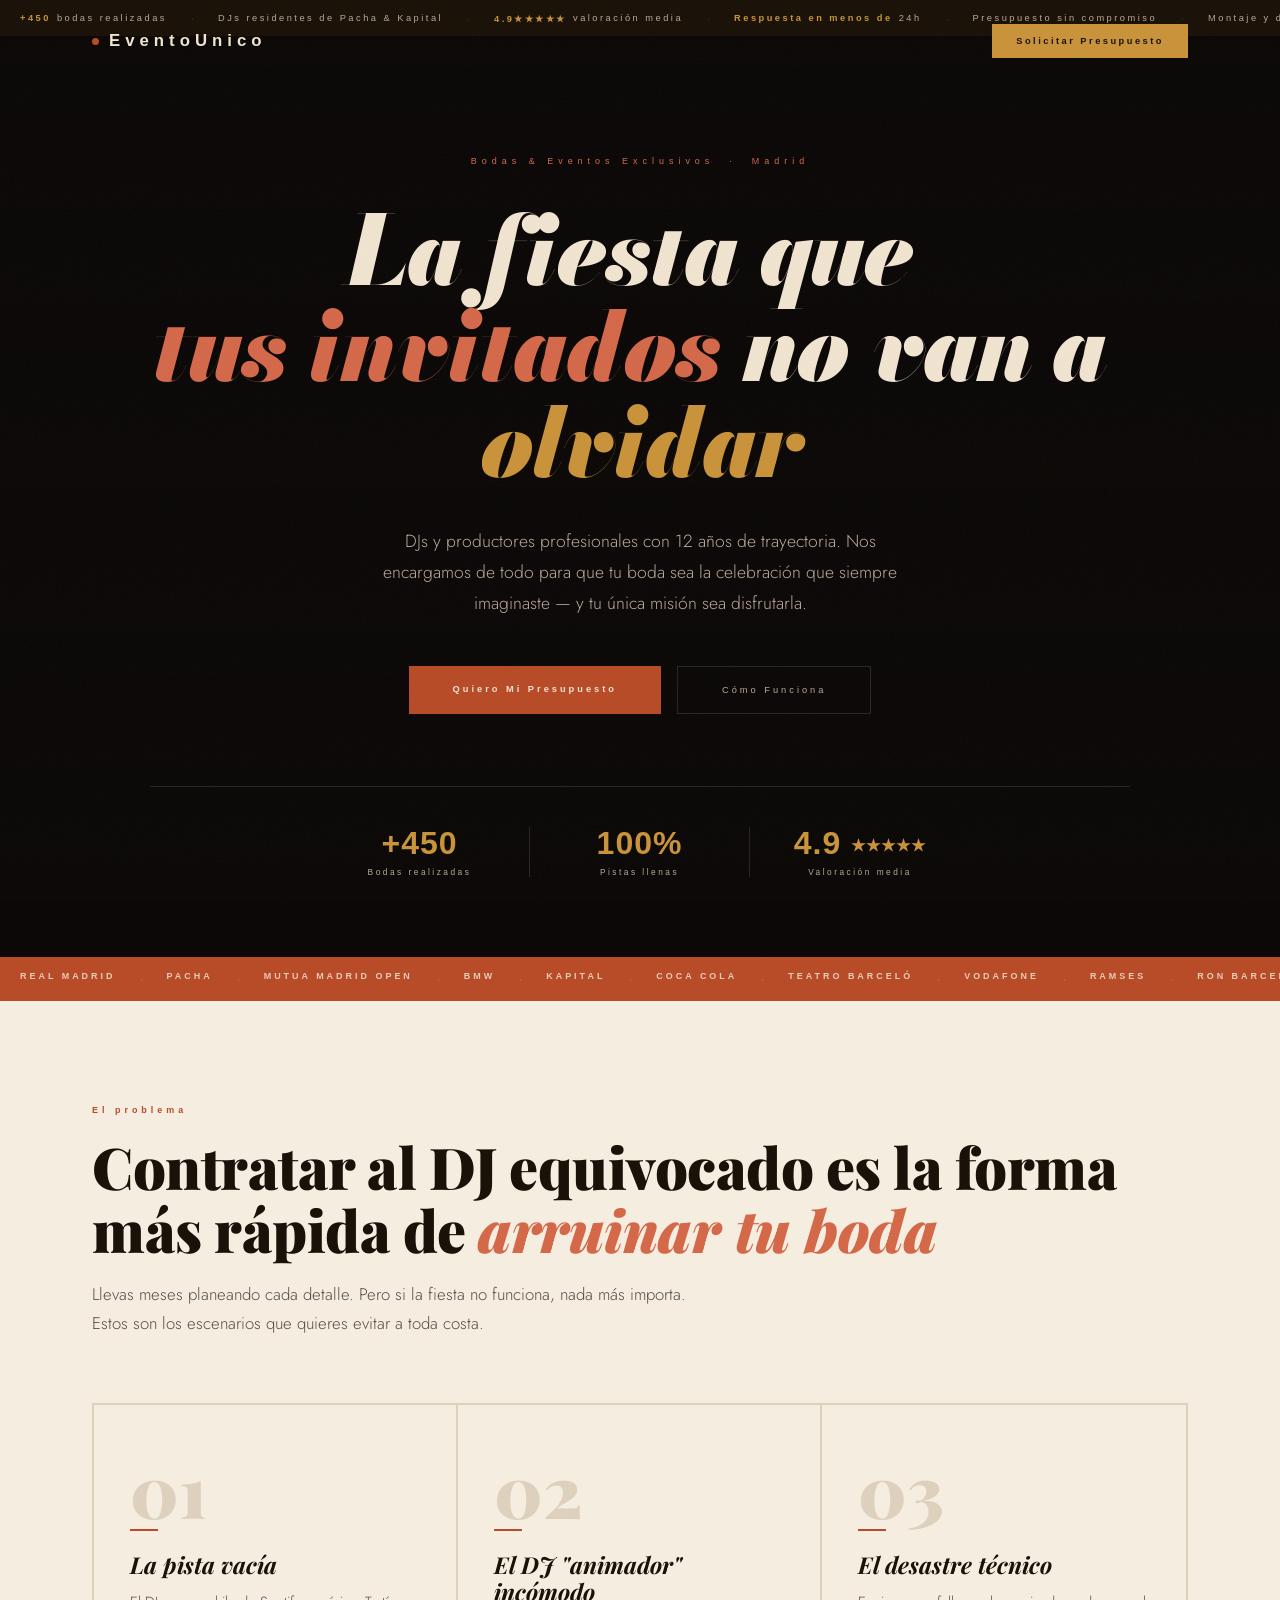
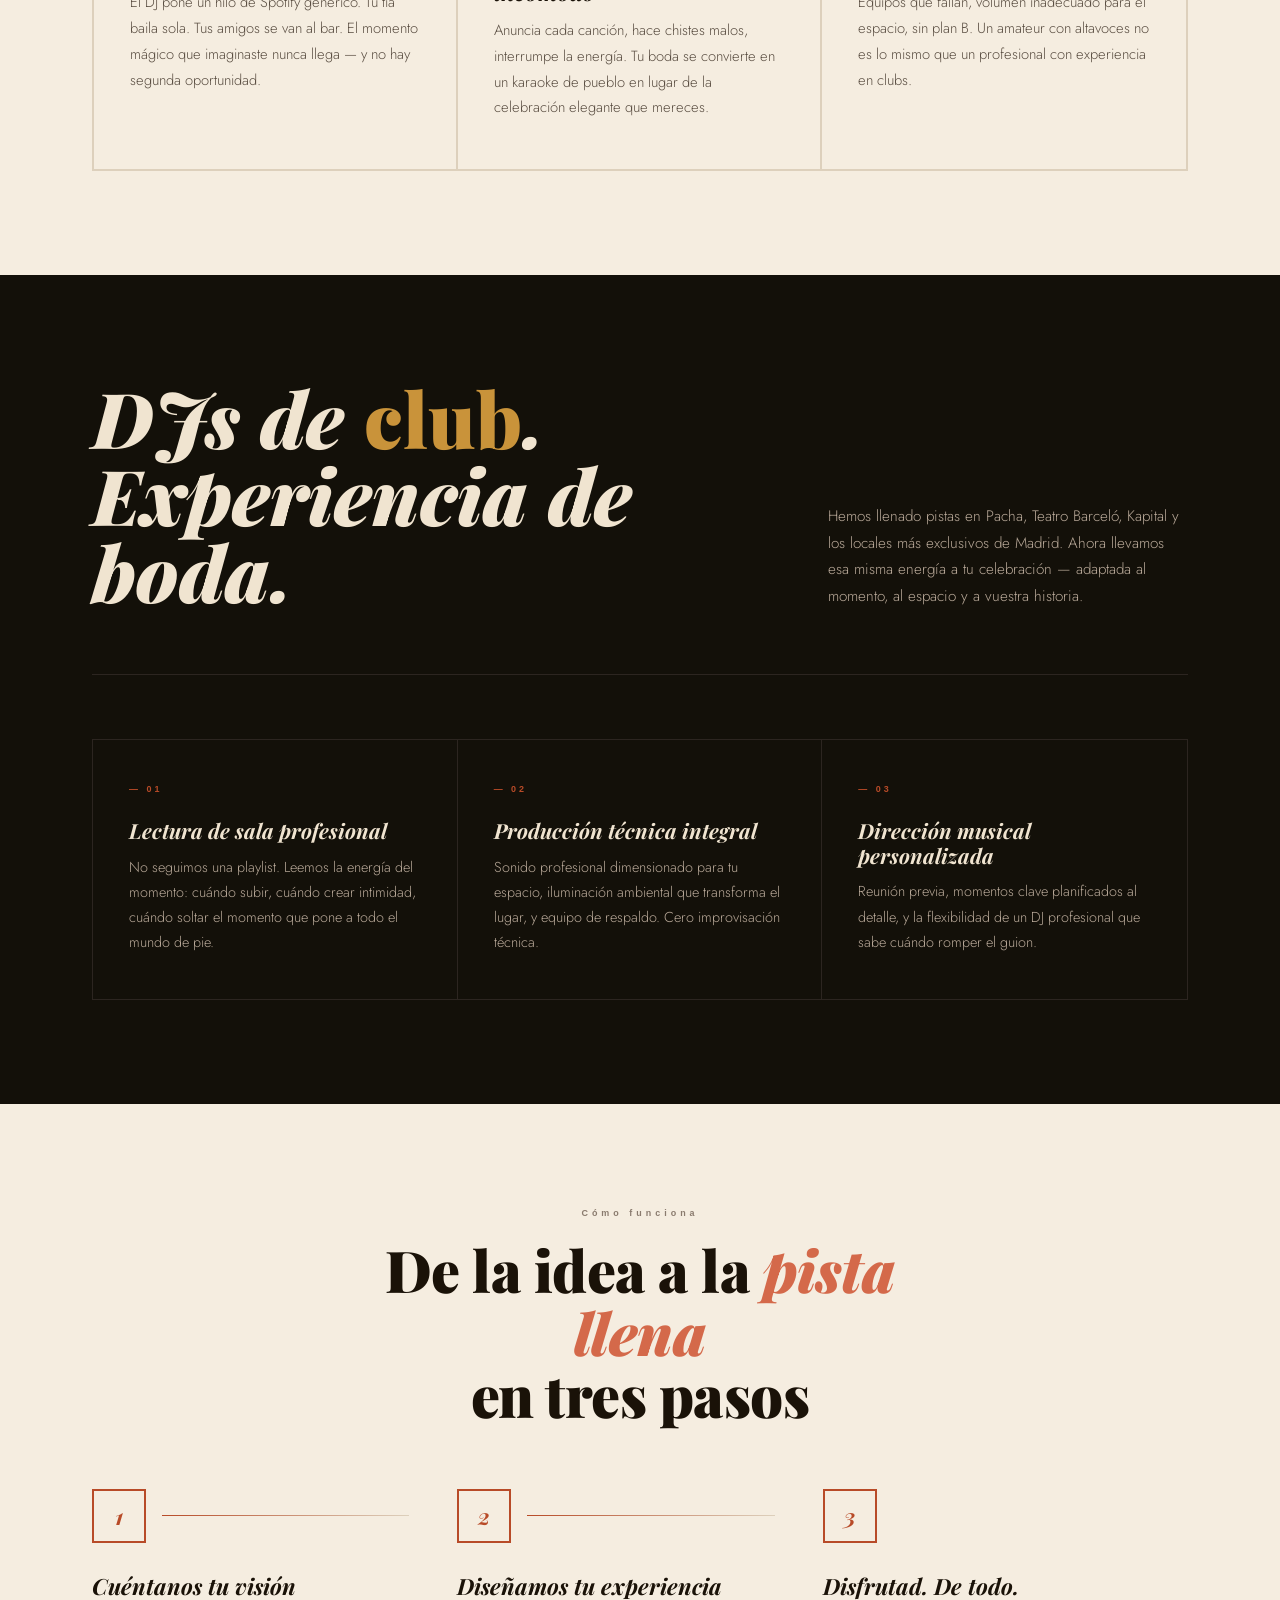
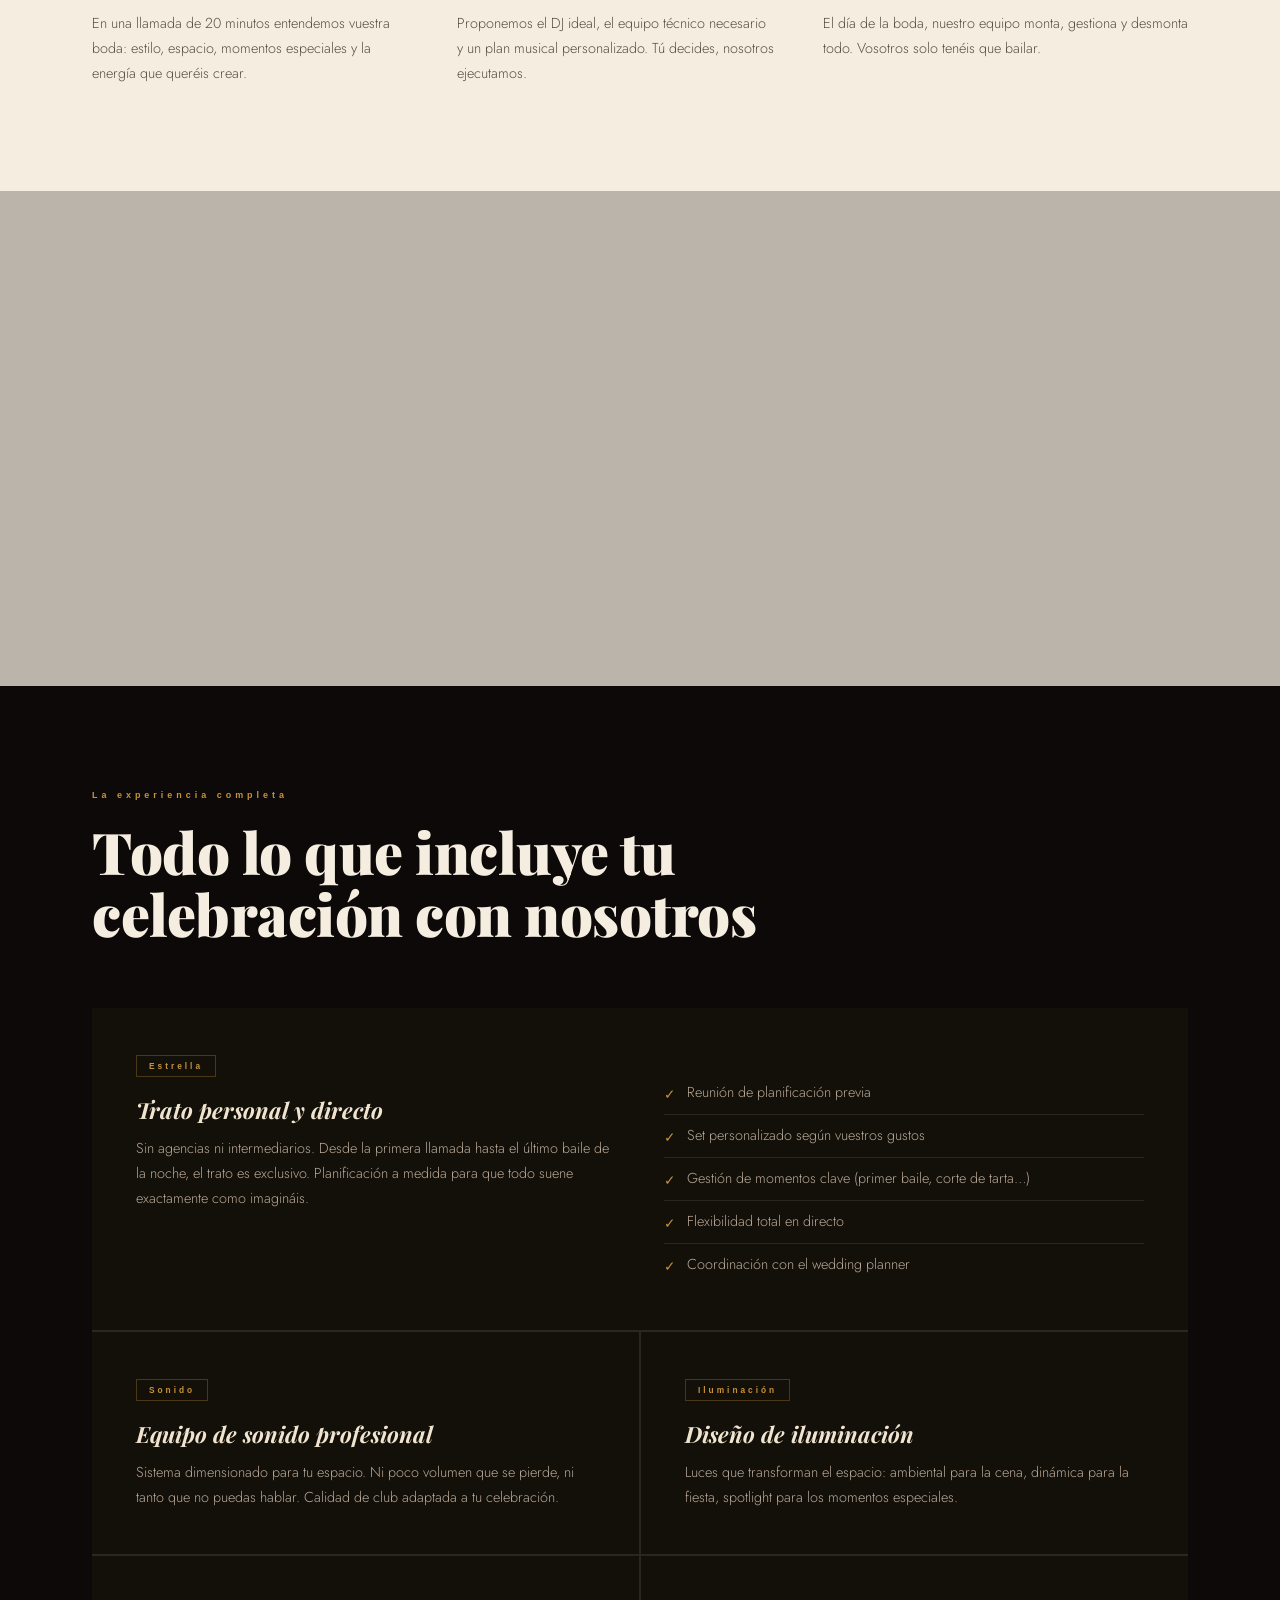
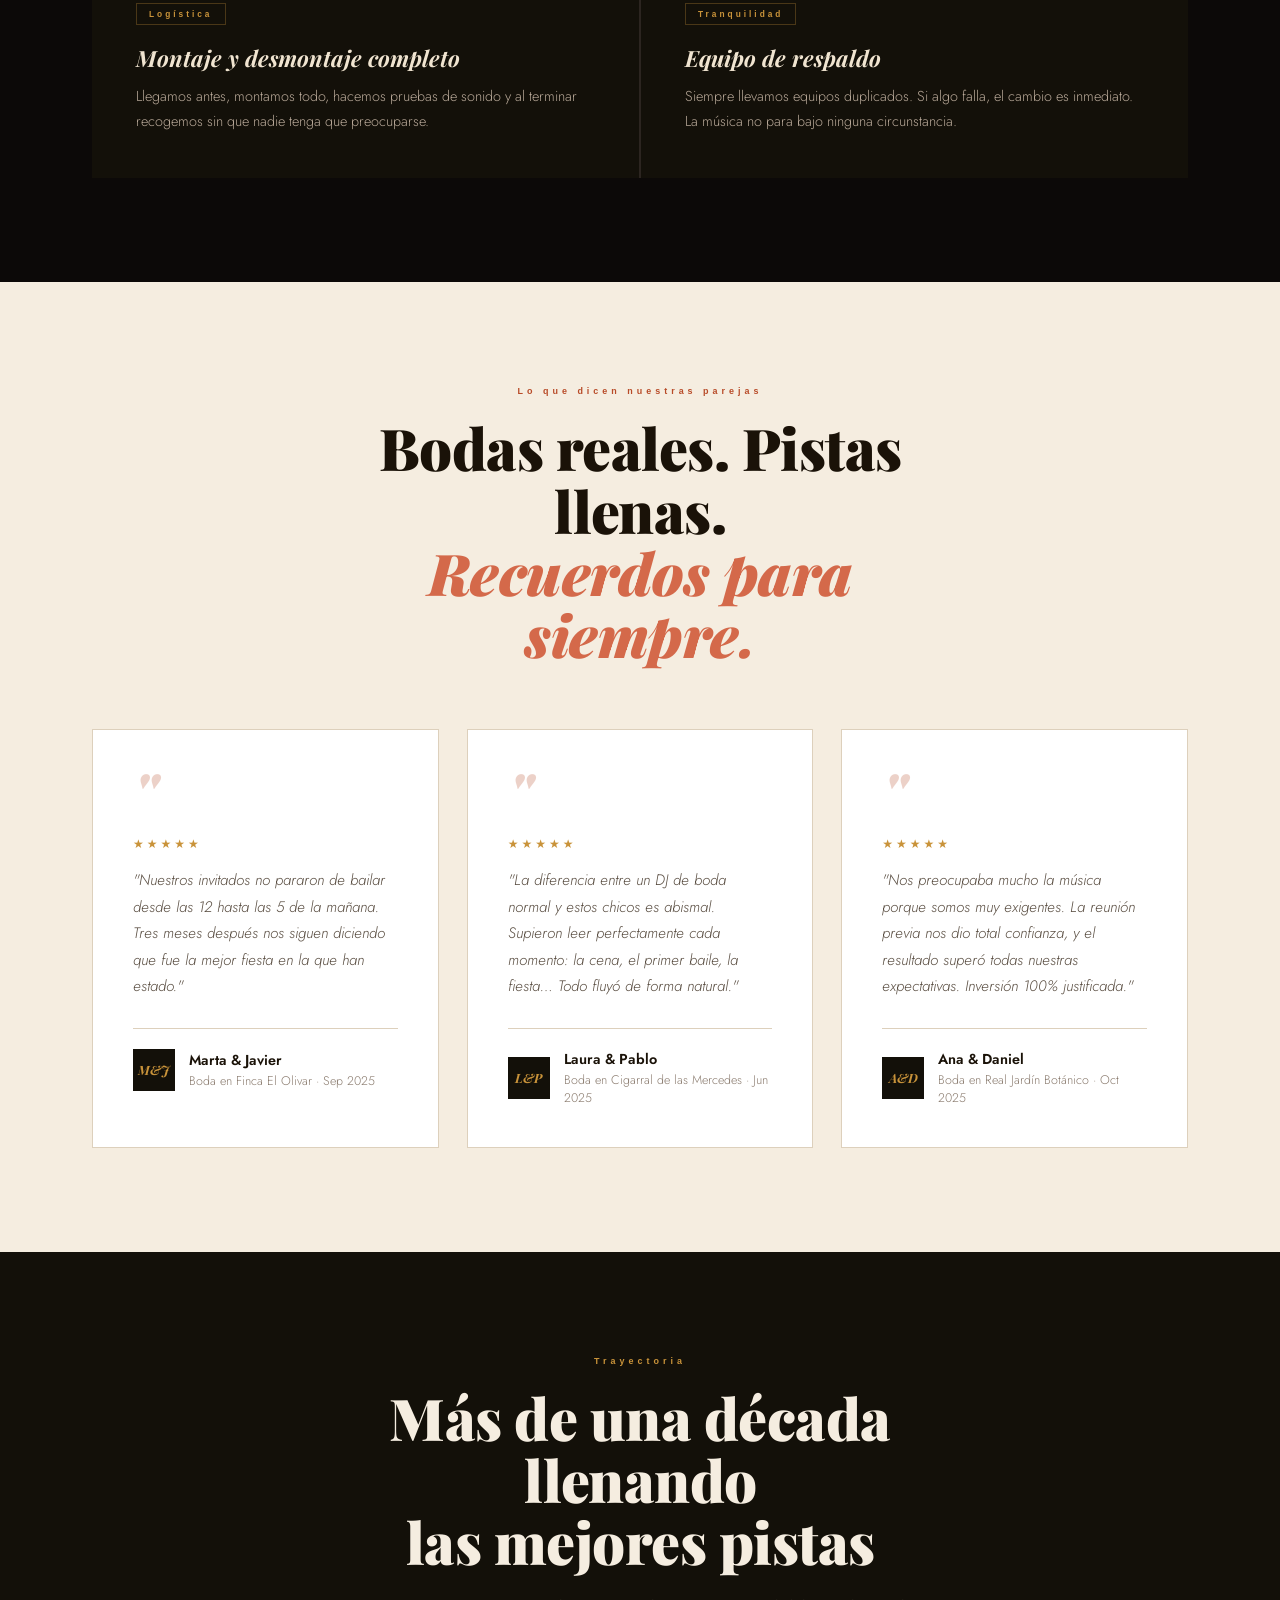
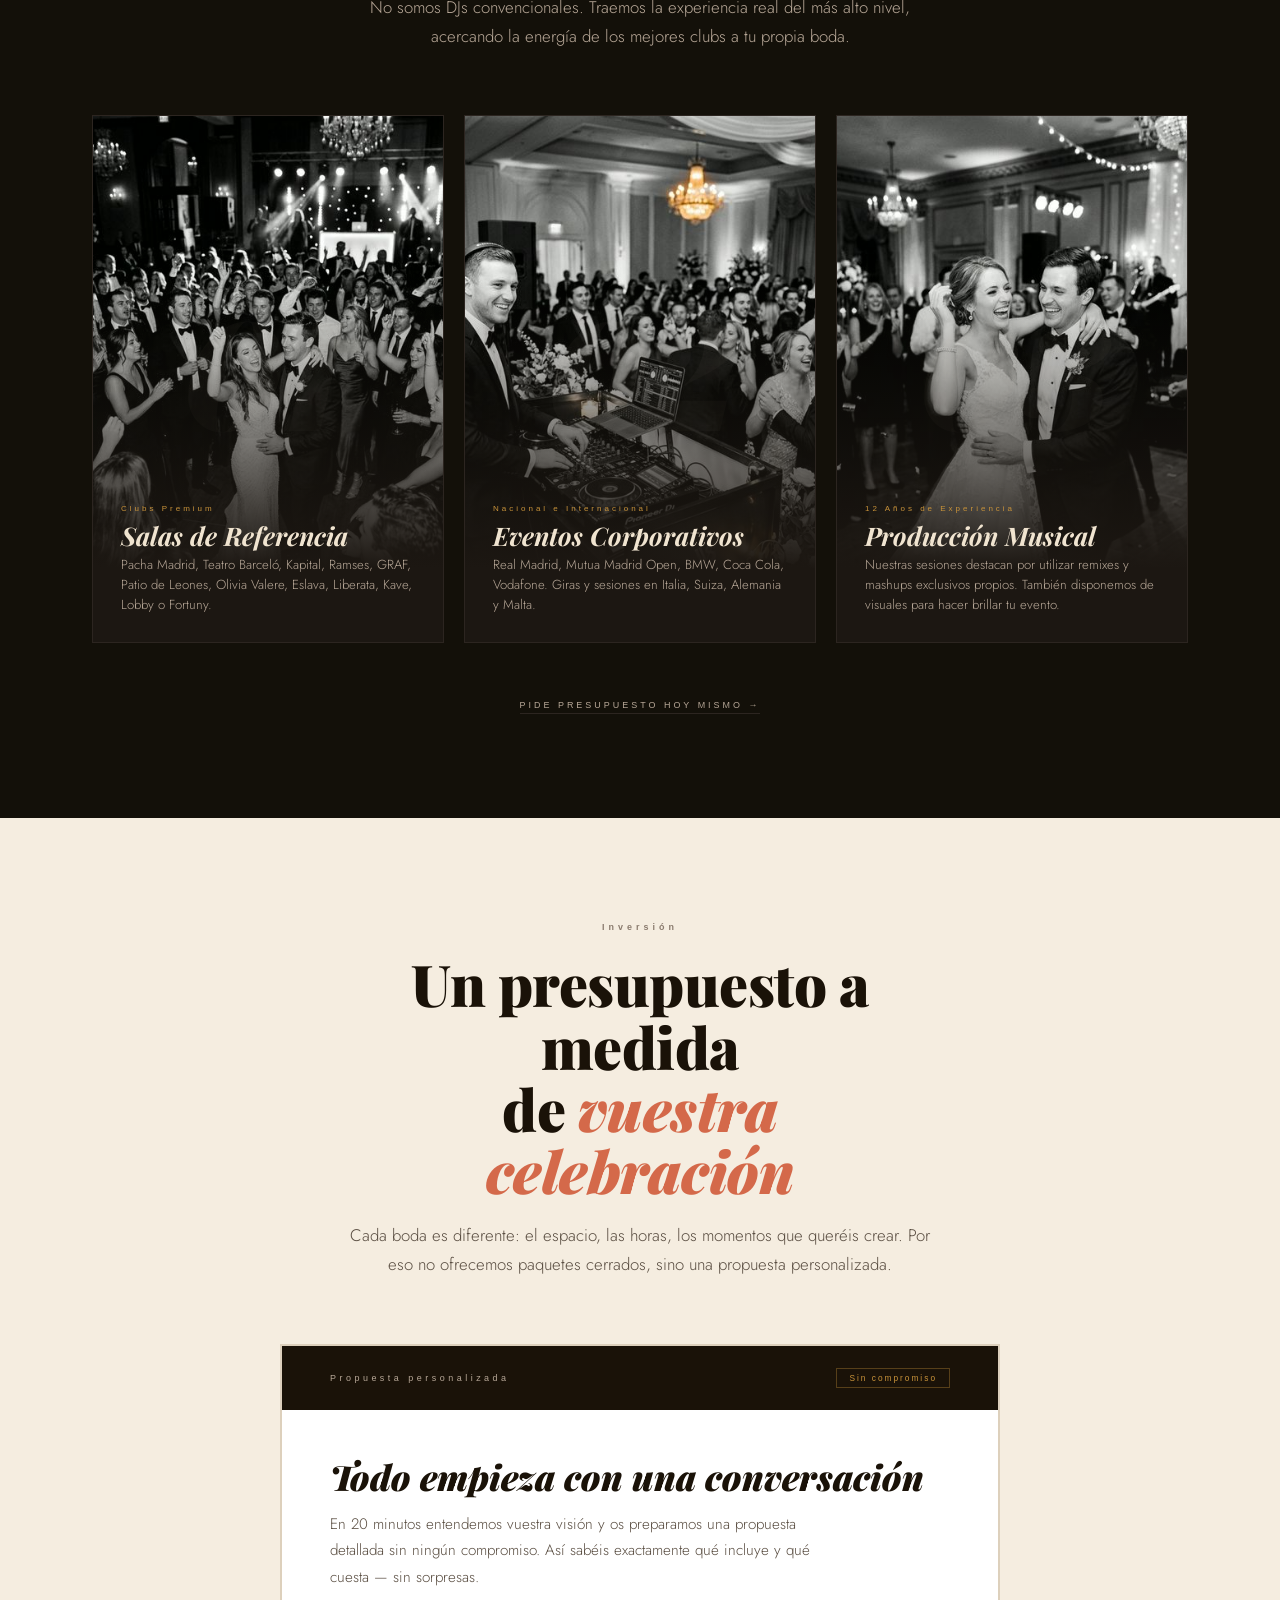
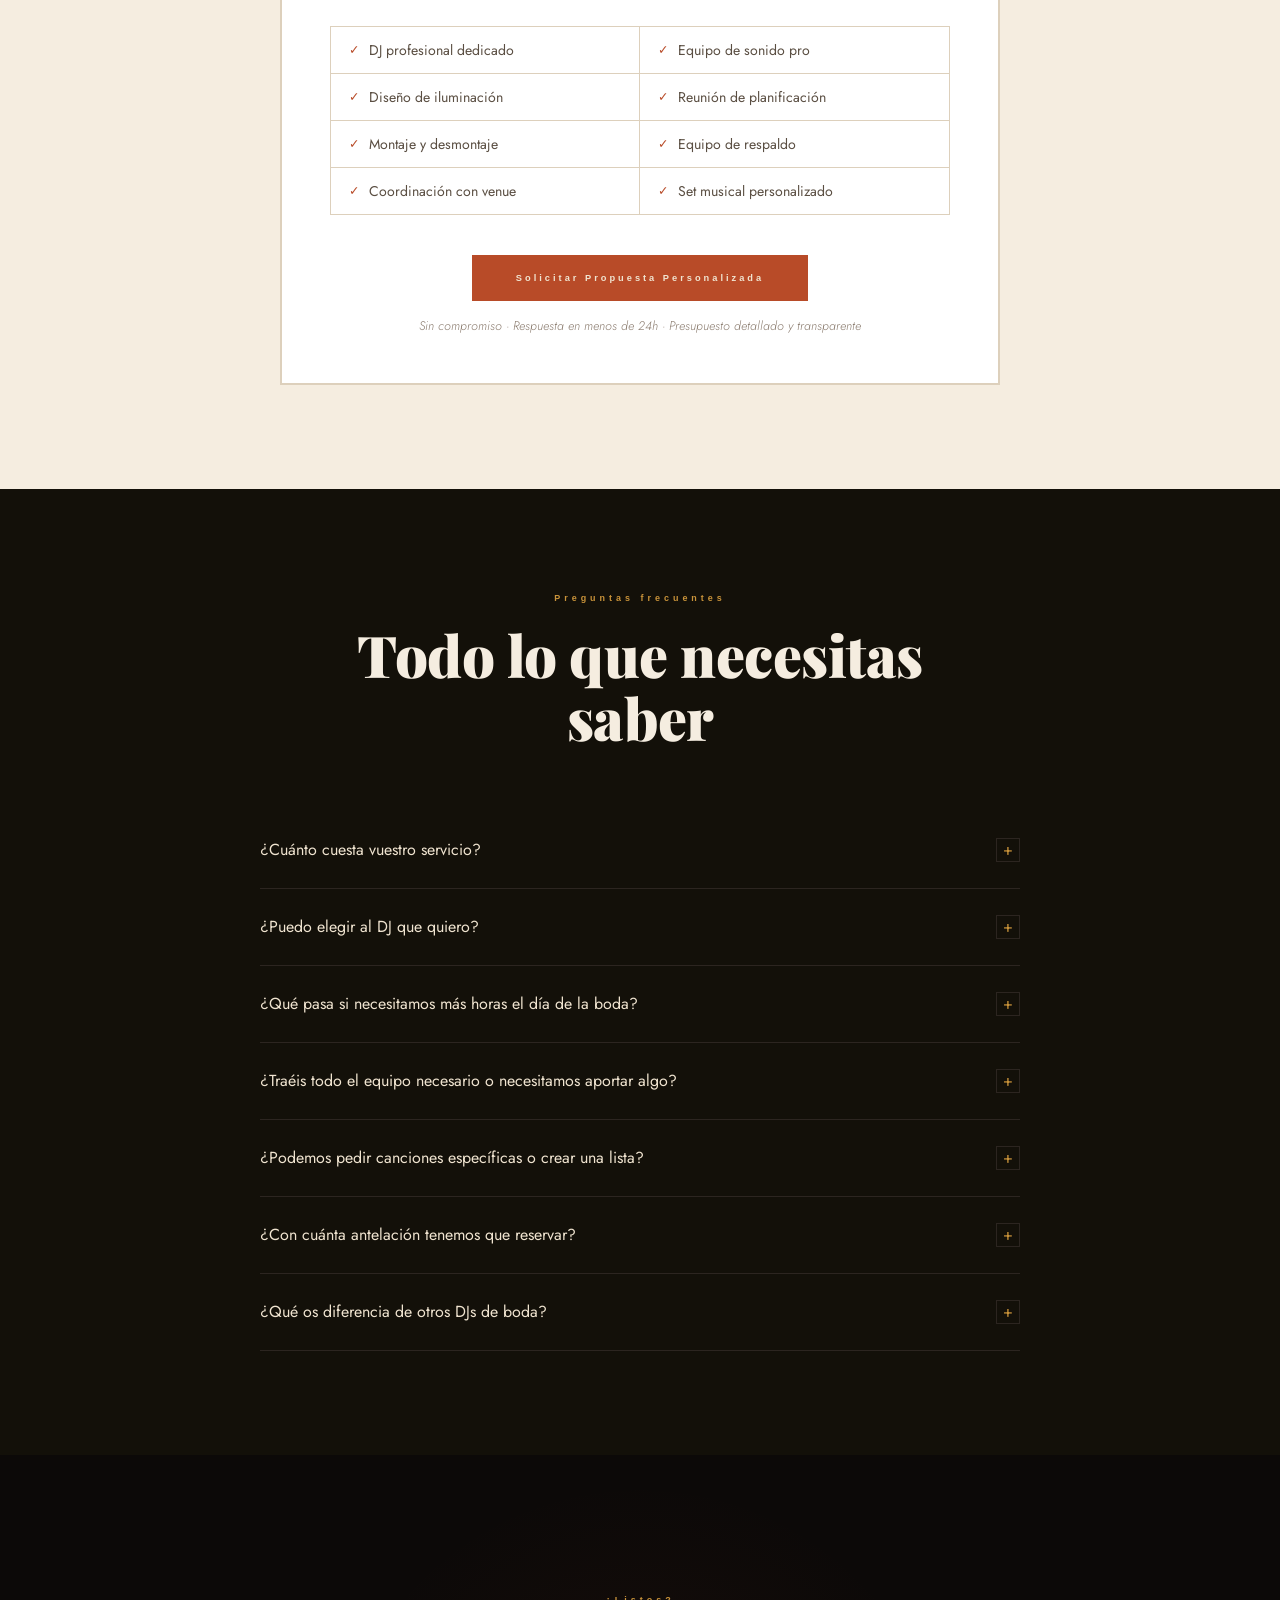
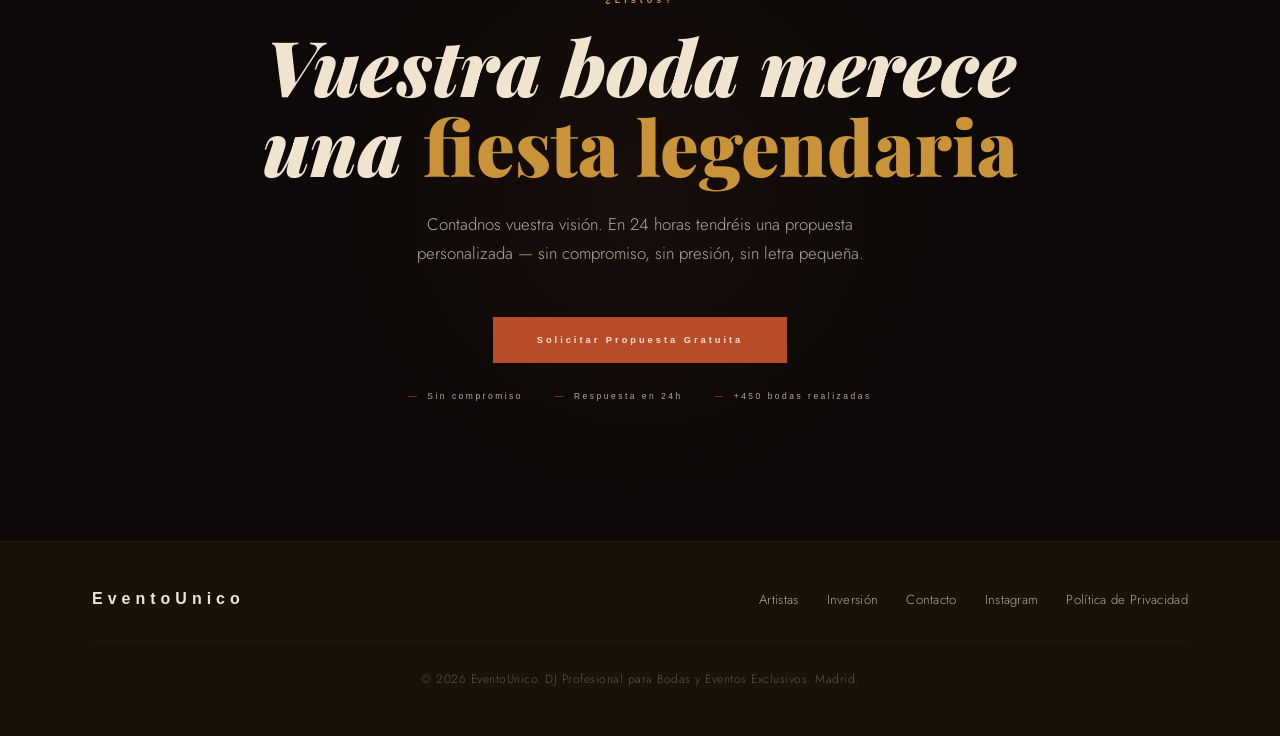
==== index.html @ c4443c4c "Update copy to plural/company voice" ====
<!DOCTYPE html>
<html lang="es">
<head>
<meta charset="UTF-8">
<meta name="viewport" content="width=device-width, initial-scale=1.0">
<title>Tu Boda, Tu Fiesta Inolvidable — EventoUnico · DJ Profesional para Bodas</title>
<link rel="preconnect" href="https://fonts.googleapis.com">
<link href="https://fonts.googleapis.com/css2?family=Bodoni+Moda:ital,opsz,wght@0,6..96,400;0,6..96,700;0,6..96,900;1,6..96,400;1,6..96,700;1,6..96,900&family=Playfair+Display:ital,wght@0,400;0,600;0,700;0,800;1,400;1,600;1,700;1,800&family=Syncopate:wght@400;700&family=Jost:ital,wght@0,300;0,400;0,500;0,600;1,300;1,400&display=swap" rel="stylesheet">
<style>
/* ── TOKENS ── */
:root {
  --cream: #F5EDE0;
  --cream-deep: #EDE1CE;
  --parchment: #DDD0BC;
  --ink: #1A1208;
  --ink-muted: #5A4E42;
  --ink-faint: #8A7B6E;
  --black: #0C0908;
  --dark: #131009;
  --dark-card: #1C1712;
  --dark-border: #2C2520;
  --coal: #231D17;
  --terra: #B84B28;
  --terra-light: #D4694A;
  --gold: #C9933A;
  --gold-light: #DDB96A;
  --ivory: #F0E4D0;
  --ivory-muted: #B8A898;
  --serif: 'Bodoni Moda', Georgia, serif;       /* hero only */
  --serif2: 'Playfair Display', Georgia, serif; /* section headings */
  --label: 'Syncopate', sans-serif;
  --body: 'Jost', system-ui, sans-serif;
}
* { margin: 0; padding: 0; box-sizing: border-box; }
html { scroll-behavior: smooth; font-size: 16px; }
body {
  font-family: var(--body);
  background: var(--cream);
  color: var(--ink);
  overflow-x: hidden;
  -webkit-font-smoothing: antialiased;
  font-weight: 400;
}
body::after {
  content: '';
  position: fixed; inset: 0;
  pointer-events: none; z-index: 9999;
  opacity: 0.022;
  background-image: url("data:image/svg+xml,%3Csvg viewBox='0 0 512 512' xmlns='http://www.w3.org/2000/svg'%3E%3Cfilter id='g'%3E%3CfeTurbulence type='fractalNoise' baseFrequency='0.75' numOctaves='4' stitchTiles='stitch'/%3E%3C/filter%3E%3Crect width='100%25' height='100%25' filter='url(%23g)'/%3E%3C/svg%3E");
}

/* ── UTILS ── */
.container { max-width: 1160px; margin: 0 auto; padding: 0 32px; }
.sp { padding: 104px 0; }

/* ── ANNOUNCEMENT BAR ── */
.announce {
  background: var(--ink);
  padding: 10px 0;
  overflow: hidden;
}
.announce-track {
  display: flex;
  white-space: nowrap;
  animation: marquee-slow 50s linear infinite;
}
.announce-track .a-item {
  font-family: var(--label);
  font-size: 0.58rem;
  letter-spacing: 2.5px;
  padding: 0 20px;
  color: var(--ivory-muted);
  display: flex;
  align-items: center;
  gap: 6px;
}
.announce-track .a-item strong {
  color: var(--gold);
  font-weight: 700;
}
.announce-track .a-sep {
  color: rgba(184,168,152,0.25);
  font-size: 0.7rem;
  padding: 0 4px;
}
@keyframes marquee-slow {
  from { transform: translateX(0); }
  to   { transform: translateX(-50%); }
}

/* ── NAVIGATION ── */
.nav {
  position: fixed; top: 0; left: 0; right: 0;
  z-index: 200;
  padding: 24px 0;
  transition: all 0.5s cubic-bezier(0.16, 1, 0.3, 1);
}
.nav.scrolled {
  background: rgba(12,9,8,0.93);
  backdrop-filter: blur(24px) saturate(1.4);
  padding: 16px 0;
  border-bottom: 1px solid var(--dark-border);
}
.nav-inner {
  max-width: 1160px; margin: 0 auto; padding: 0 32px;
  display: flex; align-items: center; justify-content: space-between;
}
.nav-logo {
  font-family: var(--label);
  font-size: 1.05rem; font-weight: 700;
  color: var(--ivory); letter-spacing: 5px;
  text-decoration: none;
  display: flex; align-items: center; gap: 10px;
}
.nav-dot {
  width: 7px; height: 7px;
  background: var(--terra); border-radius: 50%;
  animation: pulse-dot 2.5s ease-in-out infinite;
}
@keyframes pulse-dot {
  0%, 100% { transform: scale(1); opacity: 1; }
  50% { transform: scale(1.5); opacity: 0.6; }
}
.nav-cta {
  font-family: var(--label);
  font-size: 0.58rem; font-weight: 700;
  letter-spacing: 2.5px;
  color: var(--ink); background: var(--gold);
  padding: 12px 24px;
  text-decoration: none;
  transition: background 0.3s ease;
}
.nav-cta:hover { background: var(--gold-light); }

/* ── HERO ── */
.hero {
  min-height: 100vh;
  background: var(--black);
  position: relative;
  display: flex; flex-direction: column;
  justify-content: center; align-items: center;
  text-align: center;
  overflow: hidden;
  padding: 120px 32px 80px;
}
.hero-bg {
  position: absolute;
  inset: 0;
  z-index: 0;
}
.hero-bg::after {
  content: '';
  position: absolute; inset: 0;
  background: linear-gradient(rgba(12,9,8,0.4), rgba(12,9,8,0.95));
  z-index: 1;
}
.bg-slide {
  position: absolute; inset: 0;
  background-size: cover; background-position: center;
  opacity: 0;
  animation: slideFade 24s infinite both;
  z-index: 0;
}
.bg-slide:nth-child(1) { animation-delay: 2s; }
.bg-slide:nth-child(2) { animation-delay: 10s; }
.bg-slide:nth-child(3) { animation-delay: 18s; }

@keyframes slideFade {
  0%   { opacity: 0; transform: scale(1); }
  6%   { opacity: 1; }
  25%  { opacity: 1; }
  35%  { opacity: 0; transform: scale(1.05); }
  100% { opacity: 0; transform: scale(1); }
}
.sound-rings {
  position: absolute; top: 50%; left: 50%;
  transform: translate(-50%, -50%);
  pointer-events: none;
}
.ring {
  position: absolute; top: 50%; left: 50%;
  transform: translate(-50%, -50%);
  border-radius: 50%;
  border: 1px solid var(--terra);
  opacity: 0;
  animation: ring-pulse 4.5s ease-out infinite;
}
.ring:nth-child(1) { width: 160px; height: 160px; animation-delay: 0s; }
.ring:nth-child(2) { width: 160px; height: 160px; animation-delay: 1.1s; border-color: var(--gold); }
.ring:nth-child(3) { width: 160px; height: 160px; animation-delay: 2.2s; }
.ring:nth-child(4) { width: 160px; height: 160px; animation-delay: 3.3s; border-color: var(--gold); }
@keyframes ring-pulse {
  0%   { transform: translate(-50%,-50%) scale(0.3); opacity: 0.5; }
  100% { transform: translate(-50%,-50%) scale(7);   opacity: 0; }
}
.hero-content { position: relative; z-index: 2; max-width: 980px; }
.hero-eyebrow {
  font-family: var(--label);
  font-size: 0.56rem; letter-spacing: 5px;
  color: var(--terra-light); margin-bottom: 36px;
  display: block; opacity: 0;
  animation: fadeUp 0.6s ease forwards 0.2s;
}
.hero-title {
  font-family: var(--serif);
  font-size: clamp(3rem, 7.5vw, 6.8rem);
  font-weight: 900; font-style: italic;
  color: var(--ivory);
  line-height: 1.0; letter-spacing: -2px;
  margin-bottom: 36px;
}
.hero-title .w {
  display: inline-block;
  opacity: 0; transform: translateY(44px);
  animation: word-in 0.75s cubic-bezier(0.16, 1, 0.3, 1) forwards;
}
.hero-title .w1 { animation-delay: 0.4s; }
.hero-title .w2 { animation-delay: 0.55s; }
.hero-title .w3 { animation-delay: 0.7s; }
.hero-title .w4 { animation-delay: 0.85s; color: var(--terra-light); }
.hero-title .w5 { animation-delay: 1.0s; }
.hero-title .w6 { animation-delay: 1.15s; color: var(--gold); }
@keyframes word-in {
  to { opacity: 1; transform: translateY(0); }
}
@keyframes fadeUp {
  from { opacity: 0; transform: translateY(20px); }
  to   { opacity: 1; transform: translateY(0); }
}
.hero-sub {
  font-size: 1.1rem; font-weight: 300;
  color: var(--ivory-muted);
  max-width: 560px; margin: 0 auto 48px;
  line-height: 1.75; opacity: 0;
  animation: fadeUp 0.7s ease forwards 1.5s;
}
.hero-btns {
  display: flex; gap: 16px;
  justify-content: center; flex-wrap: wrap;
  opacity: 0;
  animation: fadeUp 0.7s ease forwards 1.7s;
}
.btn-terra {
  background: var(--terra); color: var(--ivory);
  font-family: var(--label);
  font-size: 0.58rem; font-weight: 700;
  letter-spacing: 3px; padding: 18px 44px;
  border: none; text-decoration: none;
  display: inline-block;
  transition: background 0.3s ease, transform 0.3s ease;
  cursor: pointer;
}
.btn-terra:hover { background: var(--terra-light); transform: translateY(-2px); }
.btn-outline {
  background: transparent; color: var(--ivory-muted);
  font-family: var(--label);
  font-size: 0.58rem; letter-spacing: 3px;
  padding: 18px 44px;
  border: 1px solid var(--dark-border);
  text-decoration: none; display: inline-block;
  transition: all 0.3s ease;
}
.btn-outline:hover { border-color: var(--ivory-muted); color: var(--ivory); }
.hero-stats {
  display: flex; justify-content: center;
  margin-top: 72px;
  border-top: 1px solid var(--dark-border);
  padding-top: 40px;
  opacity: 0;
  animation: fadeUp 0.7s ease forwards 1.9s;
}
.hero-stat {
  flex: 1; max-width: 220px;
  text-align: center; padding: 0 32px;
  border-right: 1px solid var(--dark-border);
}
.hero-stat:last-child { border-right: none; }
.hero-stat-num {
  font-family: var(--label);
  font-size: 2rem; font-weight: 700;
  color: var(--gold); line-height: 1;
  letter-spacing: 1px;
}
.hero-stat-label {
  font-family: var(--label);
  font-size: 0.52rem; letter-spacing: 2.5px;
  color: var(--ivory-muted); margin-top: 8px;
}

/* ── MARQUEE DIVIDER ── */
.marquee-bar {
  background: var(--terra);
  padding: 14px 0; overflow: hidden;
}
.marquee-track {
  display: flex; white-space: nowrap;
  animation: marquee 28s linear infinite;
}
.marquee-track .m-item {
  font-family: var(--label);
  font-size: 0.56rem; font-weight: 700;
  letter-spacing: 3px;
  color: rgba(240,228,208,0.85);
  padding: 0 20px;
}
.marquee-track .m-sep {
  color: rgba(240,228,208,0.3);
  padding: 0 4px; font-size: 0.7rem;
}
@keyframes marquee {
  from { transform: translateX(0); }
  to   { transform: translateX(-50%); }
}

/* ── SHARED HEADINGS ── */
.eyebrow {
  font-family: var(--label);
  font-size: 0.56rem; font-weight: 700;
  letter-spacing: 4px; color: var(--terra);
  margin-bottom: 20px; display: block;
}
.eyebrow.gold { color: var(--gold); }
.eyebrow.dim  { color: var(--ink-faint); }
.h2 {
  font-family: var(--serif2);
  font-size: clamp(2.2rem, 4.5vw, 3.6rem);
  font-weight: 900; line-height: 1.08;
  letter-spacing: -0.5px;
}
.h2.ink   { color: var(--ink); }
.h2.cream { color: var(--cream); }
.h2 em    { font-style: italic; color: var(--terra-light); }
.h2.cream em { color: var(--gold-light); }
.lead {
  font-size: 1.05rem; font-weight: 300;
  line-height: 1.75; color: var(--ink-muted);
  margin-top: 20px; max-width: 620px;
}
.lead.light { color: var(--ivory-muted); }

/* ── PROBLEM ── */
.problem { background: var(--cream); }
.problem-grid {
  display: grid; grid-template-columns: repeat(3, 1fr);
  margin-top: 64px;
  border: 2px solid var(--parchment);
}
.problem-card {
  background: var(--cream);
  padding: 48px 36px;
  border-right: 2px solid var(--parchment);
  transition: background 0.3s ease;
}
.problem-card:last-child { border-right: none; }
.problem-card:hover { background: var(--cream-deep); }
.p-num {
  font-family: var(--serif2);
  font-size: 4.5rem; font-weight: 900;
  color: var(--parchment); line-height: 1;
  margin-bottom: 4px;
  transition: color 0.3s ease;
}
.problem-card:hover .p-num { color: rgba(184,75,40,0.12); }
.p-rule { width: 28px; height: 2px; background: var(--terra); margin-bottom: 20px; }
.problem-card h3 {
  font-family: var(--serif2);
  font-size: 1.45rem; font-weight: 700; font-style: italic;
  color: var(--ink); margin-bottom: 12px; line-height: 1.2;
}
.problem-card p {
  font-size: 0.92rem; font-weight: 300;
  line-height: 1.75; color: var(--ink-muted);
}

/* ── SOLUTION ── */
.solution { background: var(--dark); }
.sol-header {
  display: flex; align-items: flex-end;
  justify-content: space-between; gap: 48px;
  border-bottom: 1px solid var(--dark-border);
  padding-bottom: 64px; margin-bottom: 64px;
}
.sol-big {
  font-family: var(--serif2);
  font-size: clamp(2.8rem, 6vw, 5.5rem);
  font-weight: 900; font-style: italic;
  color: var(--ivory); line-height: 1.0; flex: 1;
}
.sol-big em { font-style: normal; color: var(--gold); }
.sol-sub {
  flex: 0 0 360px;
  font-size: 0.95rem; font-weight: 300;
  line-height: 1.75; color: var(--ivory-muted);
}
.sol-feats {
  display: grid; grid-template-columns: repeat(3, 1fr);
  border: 1px solid var(--dark-border);
}
.sol-feat {
  padding: 44px 36px;
  border-right: 1px solid var(--dark-border);
  transition: background 0.3s ease;
}
.sol-feat:last-child { border-right: none; }
.sol-feat:hover { background: var(--coal); }
.feat-n {
  font-family: var(--label);
  font-size: 0.56rem; font-weight: 700;
  letter-spacing: 3px; color: var(--terra);
  margin-bottom: 24px;
}
.sol-feat h3 {
  font-family: var(--serif2);
  font-size: 1.3rem; font-weight: 700; font-style: italic;
  color: var(--ivory); margin-bottom: 12px; line-height: 1.2;
}
.sol-feat p {
  font-size: 0.9rem; font-weight: 300;
  line-height: 1.75; color: var(--ivory-muted);
}

/* ── HOW IT WORKS ── */
.how { background: var(--cream); }
.steps {
  display: grid; grid-template-columns: repeat(3, 1fr);
  margin-top: 64px;
}
.step { padding-right: 48px; }
.step:last-child { padding-right: 0; }
.step-head { display: flex; align-items: center; gap: 16px; margin-bottom: 28px; }
.step-circle {
  width: 54px; height: 54px;
  border: 2px solid var(--terra);
  display: flex; align-items: center; justify-content: center;
  font-family: var(--serif2);
  font-size: 1.4rem; font-weight: 700; font-style: italic;
  color: var(--terra); flex-shrink: 0;
  background: var(--cream); position: relative; z-index: 1;
}
.step-line {
  flex: 1; height: 1px;
  background: linear-gradient(90deg, var(--terra), var(--parchment));
}
.step:last-child .step-line { display: none; }
.step h3 {
  font-family: var(--serif2);
  font-size: 1.4rem; font-weight: 700; font-style: italic;
  color: var(--ink); margin-bottom: 10px;
}
.step p {
  font-size: 0.9rem; font-weight: 300;
  line-height: 1.75; color: var(--ink-muted);
}

/* ── EXPERIENCE ── */
.experience { background: var(--black); }
.exp-grid {
  display: grid; grid-template-columns: 1fr 1fr;
  gap: 2px; margin-top: 64px;
  background: var(--dark-border);
}
.exp-card {
  background: var(--dark);
  padding: 44px;
  transition: background 0.3s ease;
}
.exp-card:hover { background: var(--coal); }
.exp-card.full {
  grid-column: 1 / -1;
  display: grid; grid-template-columns: 1fr 1fr;
  gap: 48px; align-items: start;
}
.exp-tag {
  font-family: var(--label);
  font-size: 0.52rem; font-weight: 700;
  letter-spacing: 3px; color: var(--gold);
  border: 1px solid rgba(201,147,58,0.3);
  padding: 5px 12px; display: inline-block;
  margin-bottom: 20px;
}
.exp-card h3 {
  font-family: var(--serif2);
  font-size: 1.4rem; font-weight: 700; font-style: italic;
  color: var(--ivory); margin-bottom: 12px; line-height: 1.2;
}
.exp-card p {
  font-size: 0.9rem; font-weight: 300;
  line-height: 1.75; color: var(--ivory-muted);
}
.exp-list { list-style: none; margin-top: 20px; }
.exp-list li {
  display: flex; align-items: flex-start; gap: 12px;
  padding: 10px 0; border-bottom: 1px solid var(--dark-border);
  font-size: 0.9rem; font-weight: 300; color: var(--ivory-muted);
}
.exp-list li:last-child { border-bottom: none; }
.ck { color: var(--gold); flex-shrink: 0; margin-top: 2px; font-size: 0.85rem; }

/* ── TESTIMONIALS ── */
.testimonials { background: var(--cream); }
.test-grid {
  display: grid; grid-template-columns: repeat(3, 1fr);
  gap: 28px; margin-top: 64px;
}
.test-card {
  padding: 40px;
  border: 1px solid var(--parchment);
  background: white;
  transition: transform 0.3s ease, box-shadow 0.3s ease;
}
.test-card:hover {
  transform: translateY(-4px);
  box-shadow: 0 14px 40px rgba(26,18,8,0.09);
}
.test-qm {
  font-family: var(--serif2);
  font-size: 3.5rem; font-weight: 900; font-style: italic;
  color: var(--terra); line-height: 0.8;
  margin-bottom: 20px; opacity: 0.25; display: block;
}
.test-stars {
  color: var(--gold); font-size: 0.75rem;
  letter-spacing: 3px; margin-bottom: 14px; display: block;
}
.test-text {
  font-size: 0.95rem; font-weight: 300;
  line-height: 1.75; color: var(--ink-muted);
  font-style: italic; margin-bottom: 28px;
}
.test-author {
  display: flex; align-items: center; gap: 14px;
  border-top: 1px solid var(--parchment); padding-top: 20px;
}
.test-av {
  width: 42px; height: 42px; background: var(--dark);
  display: flex; align-items: center; justify-content: center;
  font-family: var(--serif2); font-style: italic; font-weight: 700;
  color: var(--gold); font-size: 0.8rem; flex-shrink: 0;
}
.test-name { font-weight: 600; font-size: 0.9rem; color: var(--ink); }
.test-detail { font-size: 0.78rem; color: var(--ink-faint); margin-top: 2px; font-weight: 300; }

/* ── ARTISTS ── */
.artists { background: var(--dark); }
.artists-grid {
  display: grid; grid-template-columns: repeat(3, 1fr);
  gap: 20px; margin-top: 64px;
}
.artist-card {
  aspect-ratio: 2/3;
  position: relative; overflow: hidden;
  background: var(--dark-card);
  border: 1px solid var(--dark-border);
  cursor: pointer;
  transition: transform 0.45s cubic-bezier(0.16, 1, 0.3, 1), border-color 0.3s ease;
}
.artist-card:hover { transform: translateY(-6px); border-color: var(--gold); }
.artist-bg {
  position: absolute; inset: 0;
  display: flex; align-items: center; justify-content: center; overflow: hidden;
}
.artist-bg-txt {
  font-family: var(--serif);
  font-size: 9rem; font-weight: 900; font-style: italic;
  opacity: 0.04; color: var(--ivory);
  transition: transform 0.5s ease, opacity 0.5s ease;
  user-select: none;
}
.artist-card:hover .artist-bg-txt { transform: scale(1.1); opacity: 0.07; }
.artist-fade {
  position: absolute; bottom: 0; left: 0; right: 0;
  height: 70%;
  background: linear-gradient(transparent, var(--dark-card) 80%);
}
.artist-info {
  position: absolute; bottom: 0; left: 0; right: 0;
  padding: 28px; z-index: 2;
}
.artist-genre {
  font-family: var(--label);
  font-size: 0.5rem; letter-spacing: 3px;
  color: var(--gold); margin-bottom: 8px;
}
.artist-name {
  font-family: var(--serif2);
  font-size: 1.6rem; font-weight: 700; font-style: italic;
  color: var(--ivory); margin-bottom: 6px; line-height: 1.1;
}
.artist-desc {
  font-size: 0.82rem; font-weight: 300;
  color: var(--ivory-muted); line-height: 1.5;
}
.artists-more { text-align: center; margin-top: 48px; }
.link-underline {
  font-family: var(--label);
  font-size: 0.56rem; letter-spacing: 3px;
  color: var(--ivory-muted); text-decoration: none;
  border-bottom: 1px solid var(--dark-border);
  padding-bottom: 3px;
  transition: color 0.3s ease, border-color 0.3s ease;
}
.link-underline:hover { color: var(--gold); border-bottom-color: var(--gold); }

/* ── PRICING ── */
.pricing { background: var(--cream); }
.pricing-block {
  max-width: 720px; margin: 64px auto 0;
  border: 2px solid var(--parchment);
  background: white;
}
.pricing-top {
  background: var(--ink); padding: 22px 48px;
  display: flex; justify-content: space-between; align-items: center;
}
.pricing-top-label {
  font-family: var(--label);
  font-size: 0.56rem; letter-spacing: 3.5px; color: var(--ivory-muted);
}
.pricing-badge {
  font-family: var(--label);
  font-size: 0.52rem; letter-spacing: 2px;
  color: var(--gold); border: 1px solid rgba(201,147,58,0.35); padding: 4px 12px;
}
.pricing-body { padding: 48px; }
.pricing-hl {
  font-family: var(--serif2);
  font-size: 2.2rem; font-weight: 900; font-style: italic;
  color: var(--ink); margin-bottom: 14px; line-height: 1.1;
}
.pricing-desc {
  font-size: 0.95rem; font-weight: 300;
  line-height: 1.75; color: var(--ink-muted);
  max-width: 500px; margin-bottom: 36px;
}
.pricing-list {
  display: grid; grid-template-columns: 1fr 1fr;
  border: 1px solid var(--parchment); margin-bottom: 40px;
}
.p-item {
  display: flex; align-items: center; gap: 10px;
  padding: 13px 18px;
  border-bottom: 1px solid var(--parchment);
  border-right: 1px solid var(--parchment);
  font-size: 0.88rem; font-weight: 400; color: var(--ink-muted);
}
.p-item:nth-child(even)  { border-right: none; }
.p-item:nth-last-child(-n+2) { border-bottom: none; }
.p-ck { color: var(--terra); font-weight: 700; font-size: 0.78rem; }
.pricing-note {
  font-size: 0.78rem; color: var(--ink-faint);
  font-weight: 300; margin-top: 16px;
  text-align: center; font-style: italic;
}

/* ── FAQ ── */
.faq { background: var(--dark); }
.faq-list { max-width: 760px; margin: 64px auto 0; }
.faq-item { border-bottom: 1px solid var(--dark-border); }
.faq-q {
  width: 100%; background: none; border: none;
  padding: 26px 0;
  display: flex; align-items: center; justify-content: space-between;
  cursor: pointer; font-family: var(--body);
  font-size: 1rem; font-weight: 400;
  color: var(--ivory); text-align: left;
  transition: color 0.3s ease; gap: 24px;
}
.faq-q:hover { color: var(--gold); }
.faq-icon {
  flex-shrink: 0; width: 24px; height: 24px;
  border: 1px solid var(--dark-border);
  display: flex; align-items: center; justify-content: center;
  color: var(--gold); font-size: 1rem; line-height: 1;
  transition: transform 0.3s ease, border-color 0.3s ease;
}
.faq-item.open .faq-icon { transform: rotate(45deg); border-color: var(--gold); }
.faq-a {
  max-height: 0; overflow: hidden;
  transition: max-height 0.45s cubic-bezier(0.16, 1, 0.3, 1);
}
.faq-item.open .faq-a { max-height: 400px; }
.faq-a-inner {
  padding: 0 0 28px;
  font-size: 0.92rem; font-weight: 300;
  line-height: 1.75; color: var(--ivory-muted);
}

/* ── FINAL CTA ── */
.final-cta {
  background: var(--black);
  padding: 140px 0;
  position: relative; overflow: hidden;
  text-align: center;
}
.final-cta::before {
  content: '';
  position: absolute; top: 50%; left: 50%;
  transform: translate(-50%, -50%);
  width: 640px; height: 640px;
  background: radial-gradient(circle, rgba(184,75,40,0.07) 0%, transparent 70%);
  pointer-events: none;
}
.final-cta-content { position: relative; z-index: 2; }
.final-cta h2 {
  font-family: var(--serif2);
  font-size: clamp(2.8rem, 6vw, 5.2rem);
  font-weight: 900; font-style: italic;
  color: var(--ivory); line-height: 1.05; margin-bottom: 24px;
}
.final-cta h2 em { font-style: normal; color: var(--gold); }
.final-cta p {
  font-size: 1.05rem; font-weight: 300;
  color: var(--ivory-muted);
  max-width: 480px; margin: 0 auto 48px; line-height: 1.75;
}
.trust-row {
  display: flex; justify-content: center; align-items: center;
  gap: 32px; margin-top: 28px; flex-wrap: wrap;
}
.trust-item {
  font-family: var(--label);
  font-size: 0.53rem; letter-spacing: 2.5px;
  color: var(--ivory-muted);
  display: flex; align-items: center; gap: 8px;
}
.trust-item::before { content: '—'; color: var(--terra); }

/* ── FOOTER ── */
.footer {
  background: var(--ink); padding: 48px 0;
  border-top: 1px solid rgba(255,255,255,0.04);
}
.footer-inner {
  display: flex; justify-content: space-between;
  align-items: center; flex-wrap: wrap; gap: 24px;
}
.footer-logo {
  font-family: var(--label);
  font-size: 1rem; font-weight: 700;
  letter-spacing: 5px; color: var(--ivory);
}
.footer-links { display: flex; gap: 28px; flex-wrap: wrap; }
.footer-links a {
  font-size: 0.82rem; font-weight: 300;
  color: var(--ivory-muted); text-decoration: none;
  letter-spacing: 0.3px; transition: color 0.3s;
}
.footer-links a:hover { color: var(--ivory); }
.footer-copy {
  width: 100%; text-align: center;
  font-size: 0.75rem; font-weight: 300;
  color: rgba(184,168,152,0.45); margin-top: 32px;
  padding-top: 28px;
  border-top: 1px solid rgba(255,255,255,0.04);
  letter-spacing: 0.5px;
}

/* ── STICKY MOBILE ── */
.sticky-mobile {
  display: none;
  position: fixed; bottom: 0; left: 0; right: 0;
  background: rgba(12,9,8,0.96);
  backdrop-filter: blur(20px);
  border-top: 1px solid var(--dark-border);
  padding: 12px 16px; z-index: 200;
}
.sticky-mobile a {
  display: block; background: var(--terra);
  color: var(--ivory); text-align: center;
  padding: 15px; font-family: var(--label);
  font-size: 0.58rem; font-weight: 700;
  letter-spacing: 3px; text-decoration: none;
}
.sticky-sub {
  text-align: center; font-size: 0.7rem;
  font-weight: 300; color: var(--ivory-muted); margin-top: 6px;
}

/* ── REVEAL ── */
.reveal {
  opacity: 0; transform: translateY(28px);
  transition: opacity 0.75s cubic-bezier(0.16, 1, 0.3, 1),
              transform 0.75s cubic-bezier(0.16, 1, 0.3, 1);
}
.reveal.visible { opacity: 1; transform: translateY(0); }

/* ── RESPONSIVE ── */
@media (max-width: 900px) {
  .sol-header { flex-direction: column; }
  .sol-sub { flex: auto; }
  .sol-feats { grid-template-columns: 1fr; }
  .sol-feat { border-right: none; border-bottom: 1px solid var(--dark-border); }
  .problem-grid { grid-template-columns: 1fr; }
  .problem-card { border-right: none; border-bottom: 2px solid var(--parchment); }
  .steps { grid-template-columns: 1fr; gap: 44px; }
  .step { padding-right: 0; }
  .step-line { display: none; }
  .exp-grid { grid-template-columns: 1fr; }
  .exp-card.full { grid-column: auto; grid-template-columns: 1fr; }
  .test-grid { grid-template-columns: 1fr; }
  .artists-grid { grid-template-columns: 1fr; }
  .pricing-list { grid-template-columns: 1fr; }
  .p-item { border-right: none !important; }
  .p-item:nth-last-child(-n+2) { border-bottom: 1px solid var(--parchment) !important; }
  .p-item:last-child { border-bottom: none !important; }
  .sticky-mobile { display: block; }
  body { padding-bottom: 70px; }
  .hero-stats { flex-wrap: wrap; }
  .footer-inner { flex-direction: column; text-align: center; }
  .footer-links { justify-content: center; }
}
@media (max-width: 600px) {
  .sp { padding: 80px 0; }
  .container { padding: 0 20px; }
  .hero-stats { border-top: none; padding-top: 32px; }
  .hero-stat { border-right: none; border-bottom: 1px solid var(--dark-border); max-width: none; }
  .hero-stat:last-child { border-bottom: none; }
  .pricing-body { padding: 32px 24px; }
  .pricing-top { padding: 18px 24px; }
}
</style>
</head>
<body>

<!-- ANNOUNCEMENT BAR -->
<div class="announce">
  <div class="announce-track" id="announceTrack">
    <!-- built by JS with textContent only -->
  </div>
</div>

<!-- NAV -->
<nav class="nav" id="nav">
  <div class="nav-inner">
    <a href="#" class="nav-logo">
      <div class="nav-dot"></div>
      EventoUnico
    </a>
    <a href="#contacto" class="nav-cta">Solicitar Presupuesto</a>
  </div>
</nav>

<!-- HERO -->
<section class="hero">
  <div class="hero-bg">
    <div class="bg-slide" style="background-image: url('assets/img/dj_wedding_bw_1774218129142.png');"></div>
    <div class="bg-slide" style="background-image: url('assets/img/party_crowd_bw_1774218155362.png');"></div>
    <div class="bg-slide" style="background-image: url('assets/img/bride_groom_bw_1774218142327.png');"></div>
  </div>
  <div class="sound-rings">
    <div class="ring"></div>
    <div class="ring"></div>
    <div class="ring"></div>
    <div class="ring"></div>
  </div>
  <div class="hero-content">
    <span class="hero-eyebrow">Bodas &amp; Eventos Exclusivos &nbsp;·&nbsp; Madrid</span>
    <h1 class="hero-title">
      <span class="w w1">La&nbsp;</span><span class="w w2">fiesta&nbsp;</span><span class="w w3">que&nbsp;</span><span class="w w4">tus invitados&nbsp;</span><span class="w w5">no van a&nbsp;</span><span class="w w6">olvidar</span>
    </h1>
    <p class="hero-sub">DJs y productores profesionales con 12 años de trayectoria. Nos encargamos de todo para que tu boda sea la celebración que siempre imaginaste — y tu única misión sea disfrutarla.</p>
    <div class="hero-btns">
      <a href="#contacto" class="btn-terra">Quiero Mi Presupuesto</a>
      <a href="#como-funciona" class="btn-outline">Cómo Funciona</a>
    </div>
    <div class="hero-stats">
      <div class="hero-stat">
        <div class="hero-stat-num">+450</div>
        <div class="hero-stat-label">Bodas realizadas</div>
      </div>
      <div class="hero-stat">
        <div class="hero-stat-num">100%</div>
        <div class="hero-stat-label">Pistas llenas</div>
      </div>
      <div class="hero-stat">
        <div class="hero-stat-num">4.9 <span style="font-size:1rem;vertical-align:middle;">★★★★★</span></div>
        <div class="hero-stat-label">Valoración media</div>
      </div>
    </div>
  </div>
</section>

<!-- MARQUEE DIVIDER -->
<div class="marquee-bar">
  <div class="marquee-track" id="marqueeTrack"></div>
</div>

<!-- PROBLEM -->
<section class="problem sp">
  <div class="container">
    <div class="reveal">
      <span class="eyebrow">El problema</span>
      <h2 class="h2 ink">Contratar al DJ equivocado es la forma más rápida de <em>arruinar tu boda</em></h2>
      <p class="lead">Llevas meses planeando cada detalle. Pero si la fiesta no funciona, nada más importa. Estos son los escenarios que quieres evitar a toda costa.</p>
    </div>
    <div class="problem-grid">
      <div class="problem-card reveal">
        <div class="p-num">01</div>
        <div class="p-rule"></div>
        <h3>La pista vacía</h3>
        <p>El DJ pone un hilo de Spotify genérico. Tu tía baila sola. Tus amigos se van al bar. El momento mágico que imaginaste nunca llega — y no hay segunda oportunidad.</p>
      </div>
      <div class="problem-card reveal">
        <div class="p-num">02</div>
        <div class="p-rule"></div>
        <h3>El DJ "animador" incómodo</h3>
        <p>Anuncia cada canción, hace chistes malos, interrumpe la energía. Tu boda se convierte en un karaoke de pueblo en lugar de la celebración elegante que mereces.</p>
      </div>
      <div class="problem-card reveal">
        <div class="p-num">03</div>
        <div class="p-rule"></div>
        <h3>El desastre técnico</h3>
        <p>Equipos que fallan, volumen inadecuado para el espacio, sin plan B. Un amateur con altavoces no es lo mismo que un profesional con experiencia en clubs.</p>
      </div>
    </div>
  </div>
</section>

<!-- SOLUTION -->
<section class="solution sp">
  <div class="container">
    <div class="sol-header reveal">
      <h2 class="sol-big">DJs de <em>club</em>.<br>Experiencia de boda.</h2>
      <p class="sol-sub">Hemos llenado pistas en Pacha, Teatro Barceló, Kapital y los locales más exclusivos de Madrid. Ahora llevamos esa misma energía a tu celebración — adaptada al momento, al espacio y a vuestra historia.</p>
    </div>
    <div class="sol-feats">
      <div class="sol-feat reveal">
        <div class="feat-n">— 01</div>
        <h3>Lectura de sala profesional</h3>
        <p>No seguimos una playlist. Leemos la energía del momento: cuándo subir, cuándo crear intimidad, cuándo soltar el momento que pone a todo el mundo de pie.</p>
      </div>
      <div class="sol-feat reveal">
        <div class="feat-n">— 02</div>
        <h3>Producción técnica integral</h3>
        <p>Sonido profesional dimensionado para tu espacio, iluminación ambiental que transforma el lugar, y equipo de respaldo. Cero improvisación técnica.</p>
      </div>
      <div class="sol-feat reveal">
        <div class="feat-n">— 03</div>
        <h3>Dirección musical personalizada</h3>
        <p>Reunión previa, momentos clave planificados al detalle, y la flexibilidad de un DJ profesional que sabe cuándo romper el guion.</p>
      </div>
    </div>
  </div>
</section>

<!-- HOW IT WORKS -->
<section class="how sp" id="como-funciona">
  <div class="container">
    <div class="reveal" style="text-align:center; max-width:600px; margin:0 auto;">
      <span class="eyebrow dim">Cómo funciona</span>
      <h2 class="h2 ink">De la idea a la <em>pista llena</em><br>en tres pasos</h2>
    </div>
    <div class="steps">
      <div class="step reveal">
        <div class="step-head">
          <div class="step-circle">1</div>
          <div class="step-line"></div>
        </div>
        <h3>Cuéntanos tu visión</h3>
        <p>En una llamada de 20 minutos entendemos vuestra boda: estilo, espacio, momentos especiales y la energía que queréis crear.</p>
      </div>
      <div class="step reveal">
        <div class="step-head">
          <div class="step-circle">2</div>
          <div class="step-line"></div>
        </div>
        <h3>Diseñamos tu experiencia</h3>
        <p>Proponemos el DJ ideal, el equipo técnico necesario y un plan musical personalizado. Tú decides, nosotros ejecutamos.</p>
      </div>
      <div class="step reveal">
        <div class="step-head">
          <div class="step-circle">3</div>
        </div>
        <h3>Disfrutad. De todo.</h3>
        <p>El día de la boda, nuestro equipo monta, gestiona y desmonta todo. Vosotros solo tenéis que bailar.</p>
      </div>
    </div>
  </div>
</section>

<!-- IMAGE BREAK -->
<section class="image-break" style="height: 55vh; background: url('assets/img/bride_groom_bw_1774218142327.png') center 30%/cover no-repeat; background-attachment: fixed; position: relative;">
  <div style="position:absolute; inset:0; background:rgba(12,9,8,0.25);"></div>
</section>

<!-- EXPERIENCE -->
<section class="experience sp">
  <div class="container">
    <div class="reveal">
      <span class="eyebrow gold">La experiencia completa</span>
      <h2 class="h2 cream">Todo lo que incluye tu<br>celebración con nosotros</h2>
    </div>
    <div class="exp-grid">
      <div class="exp-card full reveal">
        <div>
          <div class="exp-tag">Estrella</div>
          <h3>Trato personal y directo</h3>
          <p>Sin agencias ni intermediarios. Desde la primera llamada hasta el último baile de la noche, el trato es exclusivo. Planificación a medida para que todo suene exactamente como imagináis.</p>
        </div>
        <ul class="exp-list">
          <li><span class="ck">✓</span> Reunión de planificación previa</li>
          <li><span class="ck">✓</span> Set personalizado según vuestros gustos</li>
          <li><span class="ck">✓</span> Gestión de momentos clave (primer baile, corte de tarta…)</li>
          <li><span class="ck">✓</span> Flexibilidad total en directo</li>
          <li><span class="ck">✓</span> Coordinación con el wedding planner</li>
        </ul>
      </div>
      <div class="exp-card reveal">
        <div class="exp-tag">Sonido</div>
        <h3>Equipo de sonido profesional</h3>
        <p>Sistema dimensionado para tu espacio. Ni poco volumen que se pierde, ni tanto que no puedas hablar. Calidad de club adaptada a tu celebración.</p>
      </div>
      <div class="exp-card reveal">
        <div class="exp-tag">Iluminación</div>
        <h3>Diseño de iluminación</h3>
        <p>Luces que transforman el espacio: ambiental para la cena, dinámica para la fiesta, spotlight para los momentos especiales.</p>
      </div>
      <div class="exp-card reveal">
        <div class="exp-tag">Logística</div>
        <h3>Montaje y desmontaje completo</h3>
        <p>Llegamos antes, montamos todo, hacemos pruebas de sonido y al terminar recogemos sin que nadie tenga que preocuparse.</p>
      </div>
      <div class="exp-card reveal">
        <div class="exp-tag">Tranquilidad</div>
        <h3>Equipo de respaldo</h3>
        <p>Siempre llevamos equipos duplicados. Si algo falla, el cambio es inmediato. La música no para bajo ninguna circunstancia.</p>
      </div>
    </div>
  </div>
</section>

<!-- TESTIMONIALS -->
<section class="testimonials sp">
  <div class="container">
    <div class="reveal" style="text-align:center; max-width:580px; margin:0 auto;">
      <span class="eyebrow">Lo que dicen nuestras parejas</span>
      <h2 class="h2 ink">Bodas reales. Pistas llenas.<br><em>Recuerdos para siempre.</em></h2>
    </div>
    <div class="test-grid">
      <div class="test-card reveal">
        <span class="test-qm">"</span>
        <span class="test-stars">★★★★★</span>
        <p class="test-text">"Nuestros invitados no pararon de bailar desde las 12 hasta las 5 de la mañana. Tres meses después nos siguen diciendo que fue la mejor fiesta en la que han estado."</p>
        <div class="test-author">
          <div class="test-av">M&amp;J</div>
          <div>
            <div class="test-name">Marta &amp; Javier</div>
            <div class="test-detail">Boda en Finca El Olivar · Sep 2025</div>
          </div>
        </div>
      </div>
      <div class="test-card reveal">
        <span class="test-qm">"</span>
        <span class="test-stars">★★★★★</span>
        <p class="test-text">"La diferencia entre un DJ de boda normal y estos chicos es abismal. Supieron leer perfectamente cada momento: la cena, el primer baile, la fiesta… Todo fluyó de forma natural."</p>
        <div class="test-author">
          <div class="test-av">L&amp;P</div>
          <div>
            <div class="test-name">Laura &amp; Pablo</div>
            <div class="test-detail">Boda en Cigarral de las Mercedes · Jun 2025</div>
          </div>
        </div>
      </div>
      <div class="test-card reveal">
        <span class="test-qm">"</span>
        <span class="test-stars">★★★★★</span>
        <p class="test-text">"Nos preocupaba mucho la música porque somos muy exigentes. La reunión previa nos dio total confianza, y el resultado superó todas nuestras expectativas. Inversión 100% justificada."</p>
        <div class="test-author">
          <div class="test-av">A&amp;D</div>
          <div>
            <div class="test-name">Ana &amp; Daniel</div>
            <div class="test-detail">Boda en Real Jardín Botánico · Oct 2025</div>
          </div>
        </div>
      </div>
    </div>
  </div>
</section>

<!-- ARTISTS -->
<section class="artists sp">
  <div class="container">
    <div class="reveal" style="text-align:center; max-width:580px; margin:0 auto;">
      <span class="eyebrow gold">Trayectoria</span>
      <h2 class="h2 cream">Más de una década llenando<br>las mejores pistas</h2>
      <p class="lead light" style="text-align:center; margin: 20px auto 0;">No somos DJs convencionales. Traemos la experiencia real del más alto nivel, acercando la energía de los mejores clubs a tu propia boda.</p>
    </div>
    <div class="artists-grid">
      <div class="artist-card reveal" style="background: url('assets/img/party_crowd_bw_1774218155362.png') center/cover;">
        <div class="artist-bg"><span class="artist-bg-txt">01</span></div>
        <div class="artist-fade"></div>
        <div class="artist-info">
          <div class="artist-genre">Clubs Premium</div>
          <div class="artist-name">Salas de Referencia</div>
          <div class="artist-desc">Pacha Madrid, Teatro Barceló, Kapital, Ramses, GRAF, Patio de Leones, Olivia Valere, Eslava, Liberata, Kave, Lobby o Fortuny.</div>
        </div>
      </div>
      <div class="artist-card reveal" style="background: url('assets/img/dj_wedding_bw_1774218129142.png') top center/cover;">
        <div class="artist-bg"><span class="artist-bg-txt">02</span></div>
        <div class="artist-fade"></div>
        <div class="artist-info">
          <div class="artist-genre">Nacional e Internacional</div>
          <div class="artist-name">Eventos Corporativos</div>
          <div class="artist-desc">Real Madrid, Mutua Madrid Open, BMW, Coca Cola, Vodafone. Giras y sesiones en Italia, Suiza, Alemania y Malta.</div>
        </div>
      </div>
      <div class="artist-card reveal" style="background: url('assets/img/bride_groom_bw_1774218142327.png') center/cover;">
        <div class="artist-bg"><span class="artist-bg-txt">03</span></div>
        <div class="artist-fade"></div>
        <div class="artist-info">
          <div class="artist-genre">12 Años de Experiencia</div>
          <div class="artist-name">Producción Musical</div>
          <div class="artist-desc">Nuestras sesiones destacan por utilizar remixes y mashups exclusivos propios. También disponemos de visuales para hacer brillar tu evento.</div>
        </div>
      </div>
    </div>
    <div class="artists-more reveal">
      <a href="#contacto" class="link-underline">PIDE PRESUPUESTO HOY MISMO →</a>
    </div>
  </div>
</section>

<!-- PRICING -->
<section class="pricing sp" id="precio">
  <div class="container">
    <div class="reveal" style="text-align:center; max-width:580px; margin:0 auto;">
      <span class="eyebrow dim">Inversión</span>
      <h2 class="h2 ink">Un presupuesto a medida<br>de <em>vuestra celebración</em></h2>
      <p class="lead" style="text-align:center; margin: 20px auto 0;">Cada boda es diferente: el espacio, las horas, los momentos que queréis crear. Por eso no ofrecemos paquetes cerrados, sino una propuesta personalizada.</p>
    </div>
    <div class="pricing-block reveal">
      <div class="pricing-top">
        <span class="pricing-top-label">Propuesta personalizada</span>
        <span class="pricing-badge">Sin compromiso</span>
      </div>
      <div class="pricing-body">
        <div class="pricing-hl">Todo empieza con una conversación</div>
        <p class="pricing-desc">En 20 minutos entendemos vuestra visión y os preparamos una propuesta detallada sin ningún compromiso. Así sabéis exactamente qué incluye y qué cuesta — sin sorpresas.</p>
        <div class="pricing-list">
          <div class="p-item"><span class="p-ck">✓</span> DJ profesional dedicado</div>
          <div class="p-item"><span class="p-ck">✓</span> Equipo de sonido pro</div>
          <div class="p-item"><span class="p-ck">✓</span> Diseño de iluminación</div>
          <div class="p-item"><span class="p-ck">✓</span> Reunión de planificación</div>
          <div class="p-item"><span class="p-ck">✓</span> Montaje y desmontaje</div>
          <div class="p-item"><span class="p-ck">✓</span> Equipo de respaldo</div>
          <div class="p-item"><span class="p-ck">✓</span> Coordinación con venue</div>
          <div class="p-item"><span class="p-ck">✓</span> Set musical personalizado</div>
        </div>
        <div style="text-align:center;">
          <a href="#contacto" class="btn-terra">Solicitar Propuesta Personalizada</a>
        </div>
        <p class="pricing-note">Sin compromiso · Respuesta en menos de 24h · Presupuesto detallado y transparente</p>
      </div>
    </div>
  </div>
</section>

<!-- FAQ -->
<section class="faq sp">
  <div class="container">
    <div class="reveal" style="text-align:center; max-width:580px; margin:0 auto;">
      <span class="eyebrow gold">Preguntas frecuentes</span>
      <h2 class="h2 cream">Todo lo que necesitas saber</h2>
    </div>
    <div class="faq-list">
      <div class="faq-item reveal">
        <button class="faq-q" onclick="toggleFaq(this)">¿Cuánto cuesta vuestro servicio?<span class="faq-icon">+</span></button>
        <div class="faq-a"><div class="faq-a-inner">Cada propuesta es personalizada según las horas de servicio, el equipo técnico necesario para el espacio y el artista seleccionado. Tras una breve llamada, os enviamos un presupuesto detallado y transparente con todo desglosado. Sin letras pequeñas ni costes ocultos.</div></div>
      </div>
      <div class="faq-item reveal">
        <button class="faq-q" onclick="toggleFaq(this)">¿Puedo elegir al DJ que quiero?<span class="faq-icon">+</span></button>
        <div class="faq-a"><div class="faq-a-inner">Absolutamente. Tras la reunión inicial, os recomendamos el artista que mejor encaja con vuestro estilo. Podéis ver el perfil de cada uno, escuchar sus sesiones y confirmar vuestra elección antes de reservar.</div></div>
      </div>
      <div class="faq-item reveal">
        <button class="faq-q" onclick="toggleFaq(this)">¿Qué pasa si necesitamos más horas el día de la boda?<span class="faq-icon">+</span></button>
        <div class="faq-a"><div class="faq-a-inner">Si la fiesta pide más, seguimos. Os indicamos de antemano el coste por hora extra para que no haya sorpresas. Nuestros DJs están preparados para adaptar la duración — porque cuando la pista está llena, lo último que queréis es que pare la música.</div></div>
      </div>
      <div class="faq-item reveal">
        <button class="faq-q" onclick="toggleFaq(this)">¿Traéis todo el equipo necesario o necesitamos aportar algo?<span class="faq-icon">+</span></button>
        <div class="faq-a"><div class="faq-a-inner">Traemos absolutamente todo: sonido, iluminación, cableado, mesa de mezclas, micrófonos y equipo de respaldo. Solo necesitamos un punto de corriente eléctrica. Visitamos el espacio previamente (o revisamos los planos) para dimensionar el equipo perfecto.</div></div>
      </div>
      <div class="faq-item reveal">
        <button class="faq-q" onclick="toggleFaq(this)">¿Podemos pedir canciones específicas o crear una lista?<span class="faq-icon">+</span></button>
        <div class="faq-a"><div class="faq-a-inner">Sí. En la reunión de planificación definimos juntos los momentos musicales clave y las canciones imprescindibles. También podéis enviarnos una lista de canciones que NO queréis escuchar. El DJ integra todo esto en un set profesional que fluye de forma natural.</div></div>
      </div>
      <div class="faq-item reveal">
        <button class="faq-q" onclick="toggleFaq(this)">¿Con cuánta antelación tenemos que reservar?<span class="faq-icon">+</span></button>
        <div class="faq-a"><div class="faq-a-inner">Recomendamos reservar con al menos 3-6 meses de antelación, especialmente para fechas en temporada alta (mayo-octubre). Los fines de semana de verano se agotan rápido. Si vuestra fecha es próxima, contactadnos igualmente — haremos lo posible por ayudaros.</div></div>
      </div>
      <div class="faq-item reveal">
        <button class="faq-q" onclick="toggleFaq(this)">¿Qué os diferencia de otros DJs de boda?<span class="faq-icon">+</span></button>
        <div class="faq-a"><div class="faq-a-inner">Nuestros artistas son residentes y headliners de los mejores clubs de Madrid. No son "DJs de boda" que ponen Spotify; son profesionales que saben leer una sala, construir una noche y crear momentos que la gente recuerda. Esa experiencia es lo que marca la diferencia entre una fiesta correcta y una fiesta inolvidable.</div></div>
      </div>
    </div>
  </div>
</section>

<!-- FINAL CTA -->
<section class="final-cta" id="contacto">
  <div class="container">
    <div class="final-cta-content reveal">
      <span class="eyebrow gold">¿Listos?</span>
      <h2>Vuestra boda merece<br>una <em>fiesta legendaria</em></h2>
      <p>Contadnos vuestra visión. En 24 horas tendréis una propuesta personalizada — sin compromiso, sin presión, sin letra pequeña.</p>
      <a href="#" class="btn-terra" onclick="alert('Aquí iría el formulario de contacto o Calendly'); return false;">Solicitar Propuesta Gratuita</a>
      <div class="trust-row">
        <div class="trust-item">Sin compromiso</div>
        <div class="trust-item">Respuesta en 24h</div>
        <div class="trust-item">+450 bodas realizadas</div>
      </div>
    </div>
  </div>
</section>

<!-- FOOTER -->
<footer class="footer">
  <div class="container">
    <div class="footer-inner">
      <div class="footer-logo">EventoUnico</div>
      <div class="footer-links">
        <a href="/artistas">Artistas</a>
        <a href="#precio">Inversión</a>
        <a href="#contacto">Contacto</a>
        <a href="#">Instagram</a>
        <a href="#">Política de Privacidad</a>
      </div>
    </div>
    <div class="footer-copy">© 2026 EventoUnico. DJ Profesional para Bodas y Eventos Exclusivos. Madrid.</div>
  </div>
</footer>

<!-- STICKY MOBILE -->
<div class="sticky-mobile" id="stickyCta">
  <a href="#contacto">Solicitar Propuesta Gratuita</a>
  <div class="sticky-sub">Sin compromiso · Respuesta en 24h</div>
</div>

<script>
// ── ANNOUNCEMENT BAR (textContent only — no innerHTML) ──
(function() {
  var items = [
    ['+450', ' bodas realizadas'],
    ['DJs residentes de Pacha & Kapital', ''],
    ['4.9\u2605\u2605\u2605\u2605\u2605', ' valoración media'],
    ['Respuesta en menos de ', '24h'],
    ['Presupuesto sin compromiso', ''],
    ['Montaje y desmontaje incluidos', ''],
    ['Equipos de respaldo siempre', ''],
    ['100%', ' pistas llenas'],
  ];
  var track = document.getElementById('announceTrack');
  var doubled = items.concat(items);
  doubled.forEach(function(pair) {
    var wrap = document.createElement('span');
    wrap.className = 'a-item';
    if (pair[1]) {
      var strong = document.createElement('strong');
      strong.textContent = pair[0];
      wrap.appendChild(strong);
      var rest = document.createTextNode(pair[1]);
      wrap.appendChild(rest);
    } else {
      wrap.textContent = pair[0];
    }
    track.appendChild(wrap);
    var sep = document.createElement('span');
    sep.className = 'a-sep';
    sep.textContent = '\u00b7';
    track.appendChild(sep);
  });
})();

// ── MARQUEE VENUES ──
(function() {
  var venues = ['REAL MADRID', 'PACHA', 'MUTUA MADRID OPEN', 'BMW', 'KAPITAL', 'COCA COLA', 'TEATRO BARCELÓ', 'VODAFONE', 'RAMSES', 'RON BARCELÓ', 'OLIVIA VALERE'];
  var track = document.getElementById('marqueeTrack');
  var doubled = venues.concat(venues);
  doubled.forEach(function(v) {
    var s = document.createElement('span'); s.className = 'm-item'; s.textContent = v; track.appendChild(s);
    var d = document.createElement('span'); d.className = 'm-sep';  d.textContent = '\u00b7'; track.appendChild(d);
  });
})();

// ── NAV SCROLL ──
var nav = document.getElementById('nav');
window.addEventListener('scroll', function() {
  nav.classList.toggle('scrolled', window.scrollY > 60);
}, { passive: true });

// ── REVEAL ON SCROLL ──
var observer = new IntersectionObserver(function(entries) {
  entries.forEach(function(e) {
    if (e.isIntersecting) { e.target.classList.add('visible'); observer.unobserve(e.target); }
  });
}, { threshold: 0.08, rootMargin: '0px 0px -40px 0px' });
document.querySelectorAll('.reveal').forEach(function(el) { observer.observe(el); });

// ── FAQ ──
function toggleFaq(btn) {
  var item = btn.parentElement;
  var wasOpen = item.classList.contains('open');
  document.querySelectorAll('.faq-item.open').forEach(function(i) { i.classList.remove('open'); });
  if (!wasOpen) item.classList.add('open');
}

// ── STICKY MOBILE ──
var stickyCta = document.getElementById('stickyCta');
stickyCta.style.transform = 'translateY(100%)';
stickyCta.style.transition = 'transform 0.4s cubic-bezier(0.16, 1, 0.3, 1)';
window.addEventListener('scroll', function() {
  if (window.innerWidth <= 900)
    stickyCta.style.transform = window.scrollY > 400 ? 'translateY(0)' : 'translateY(100%)';
}, { passive: true });
</script>
</body>
</html>
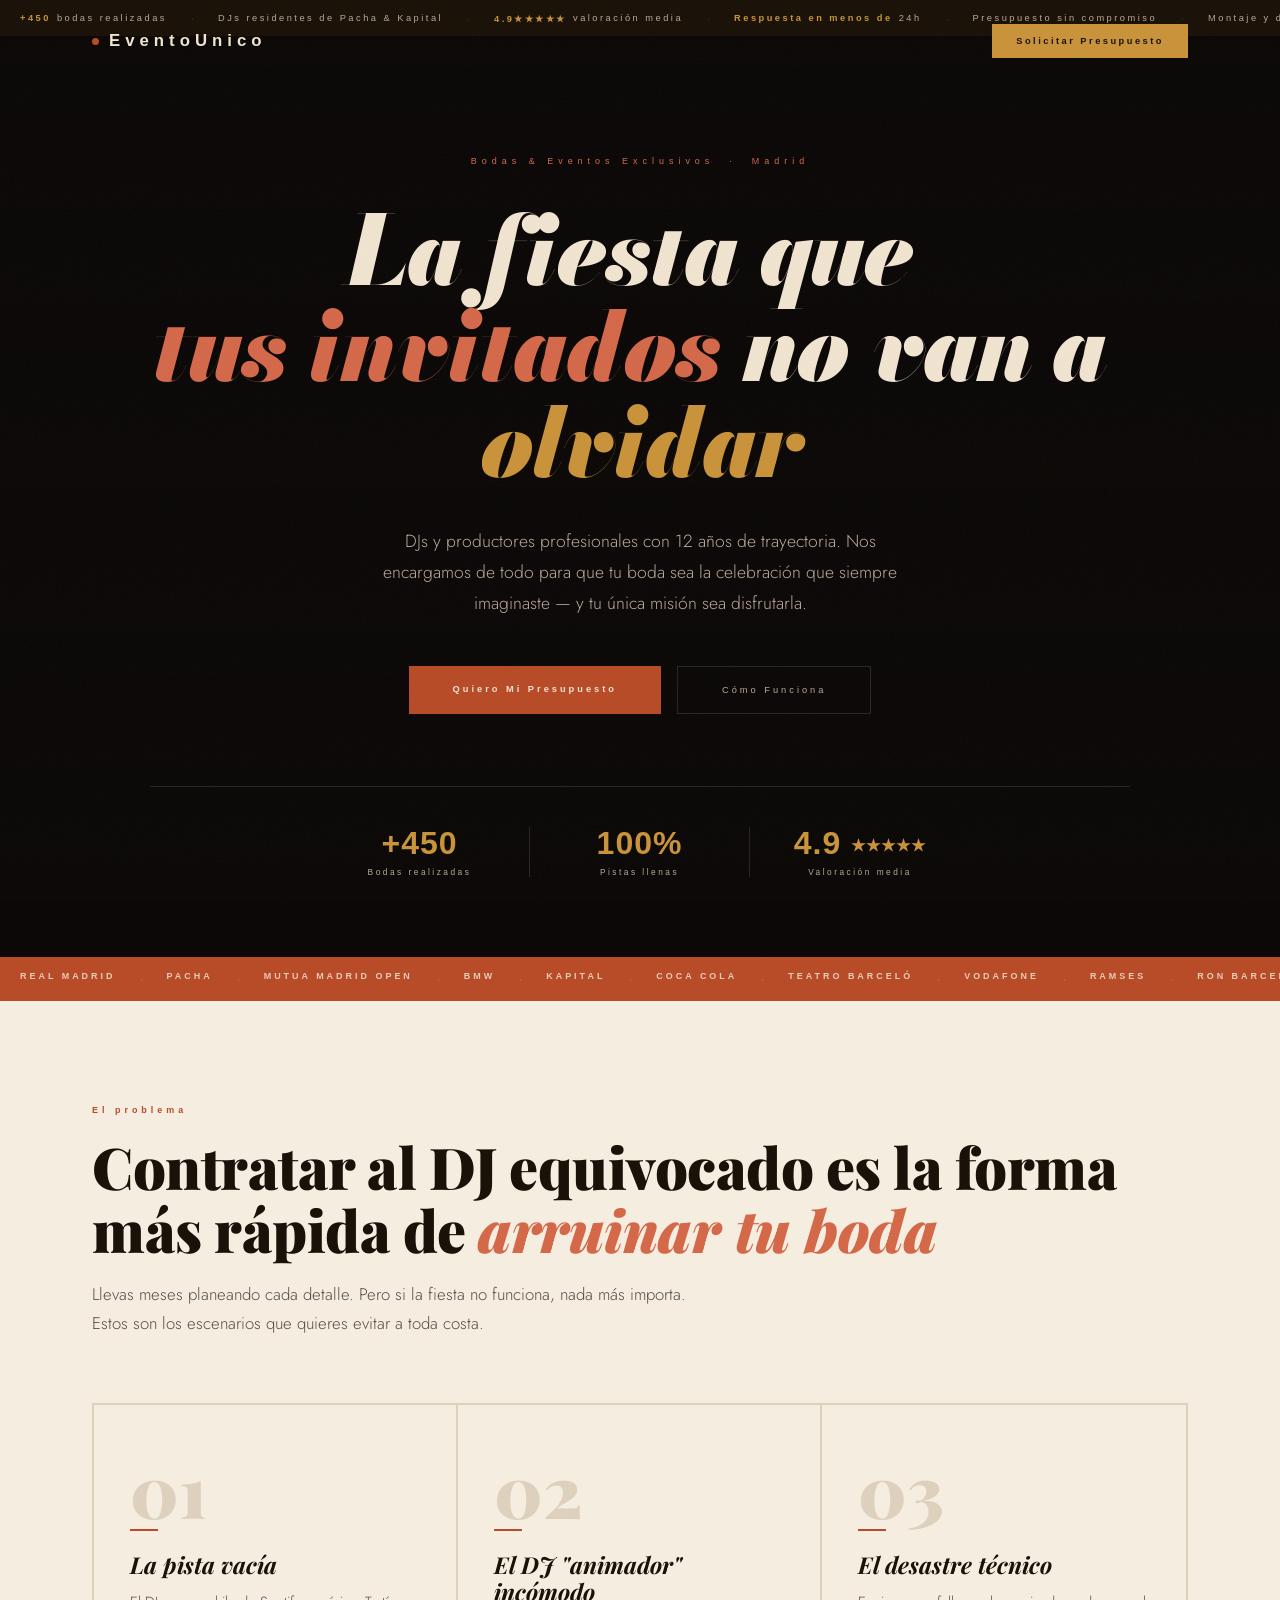
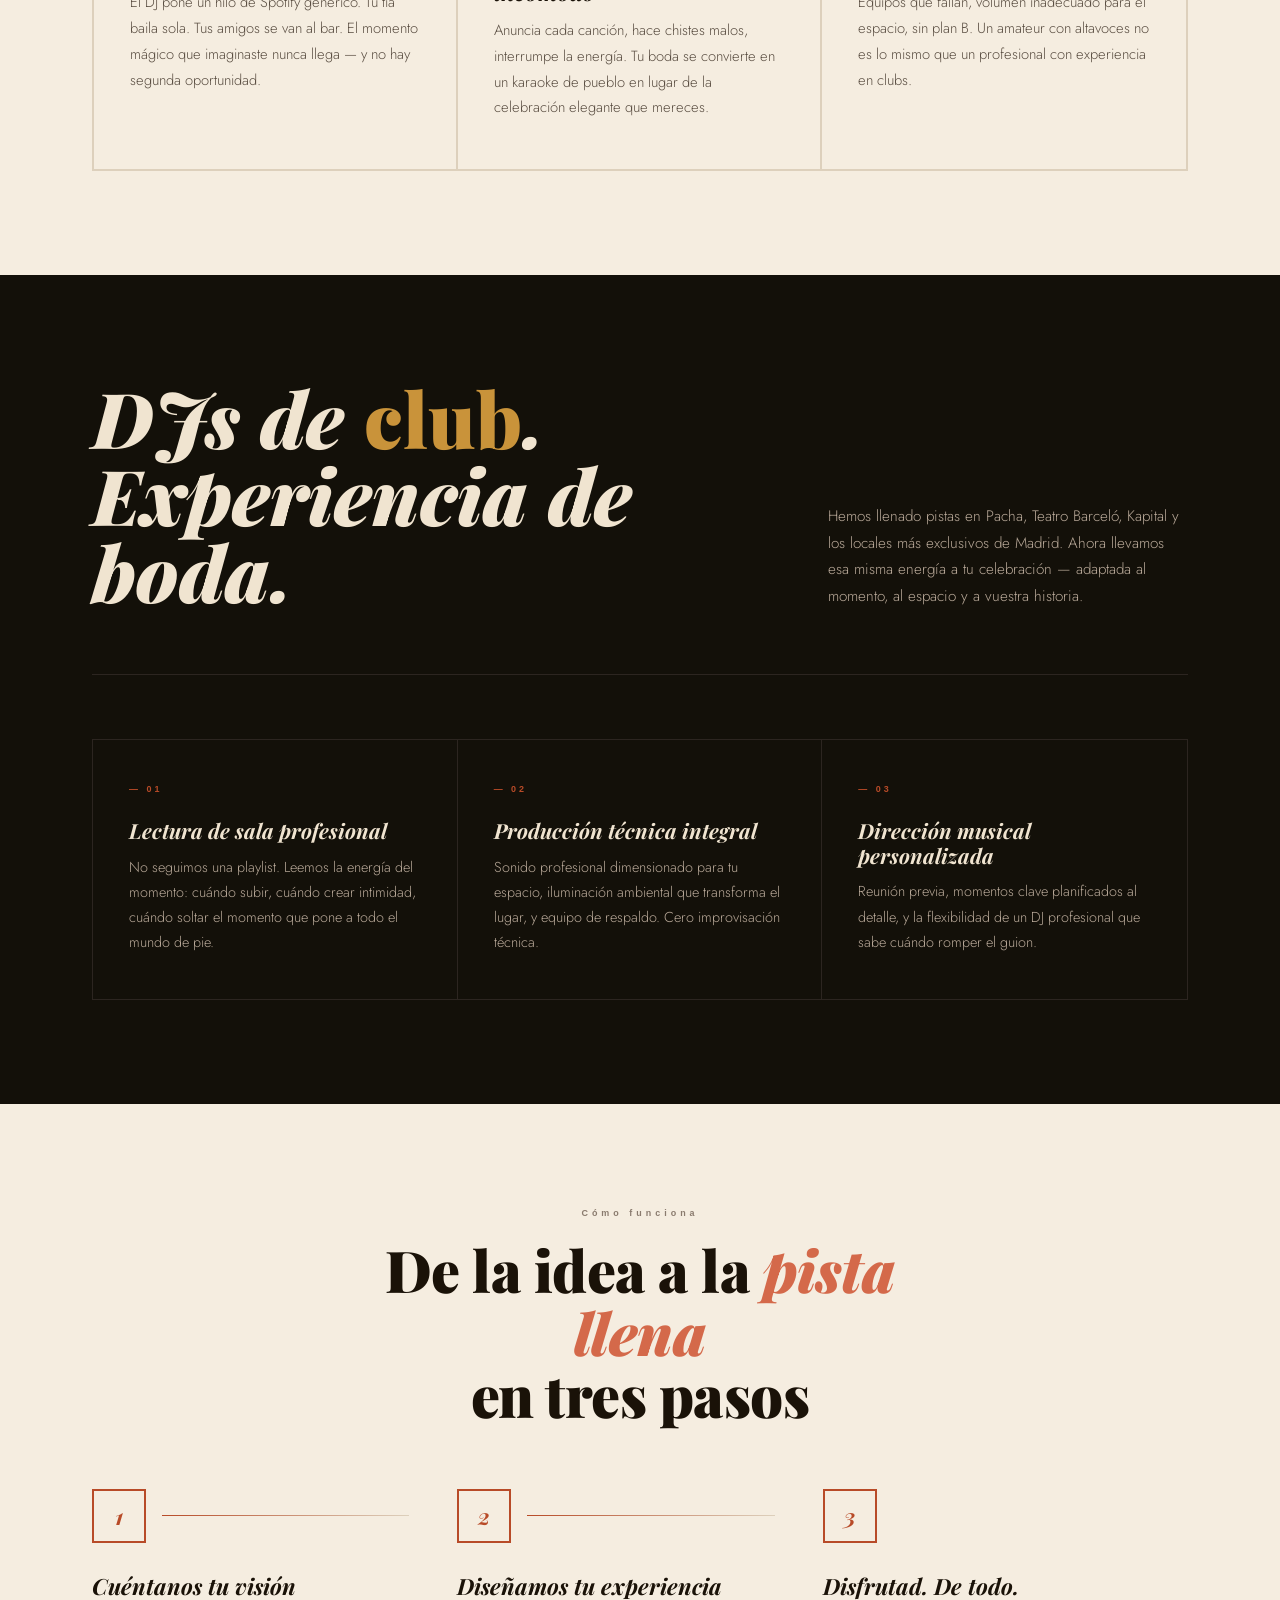
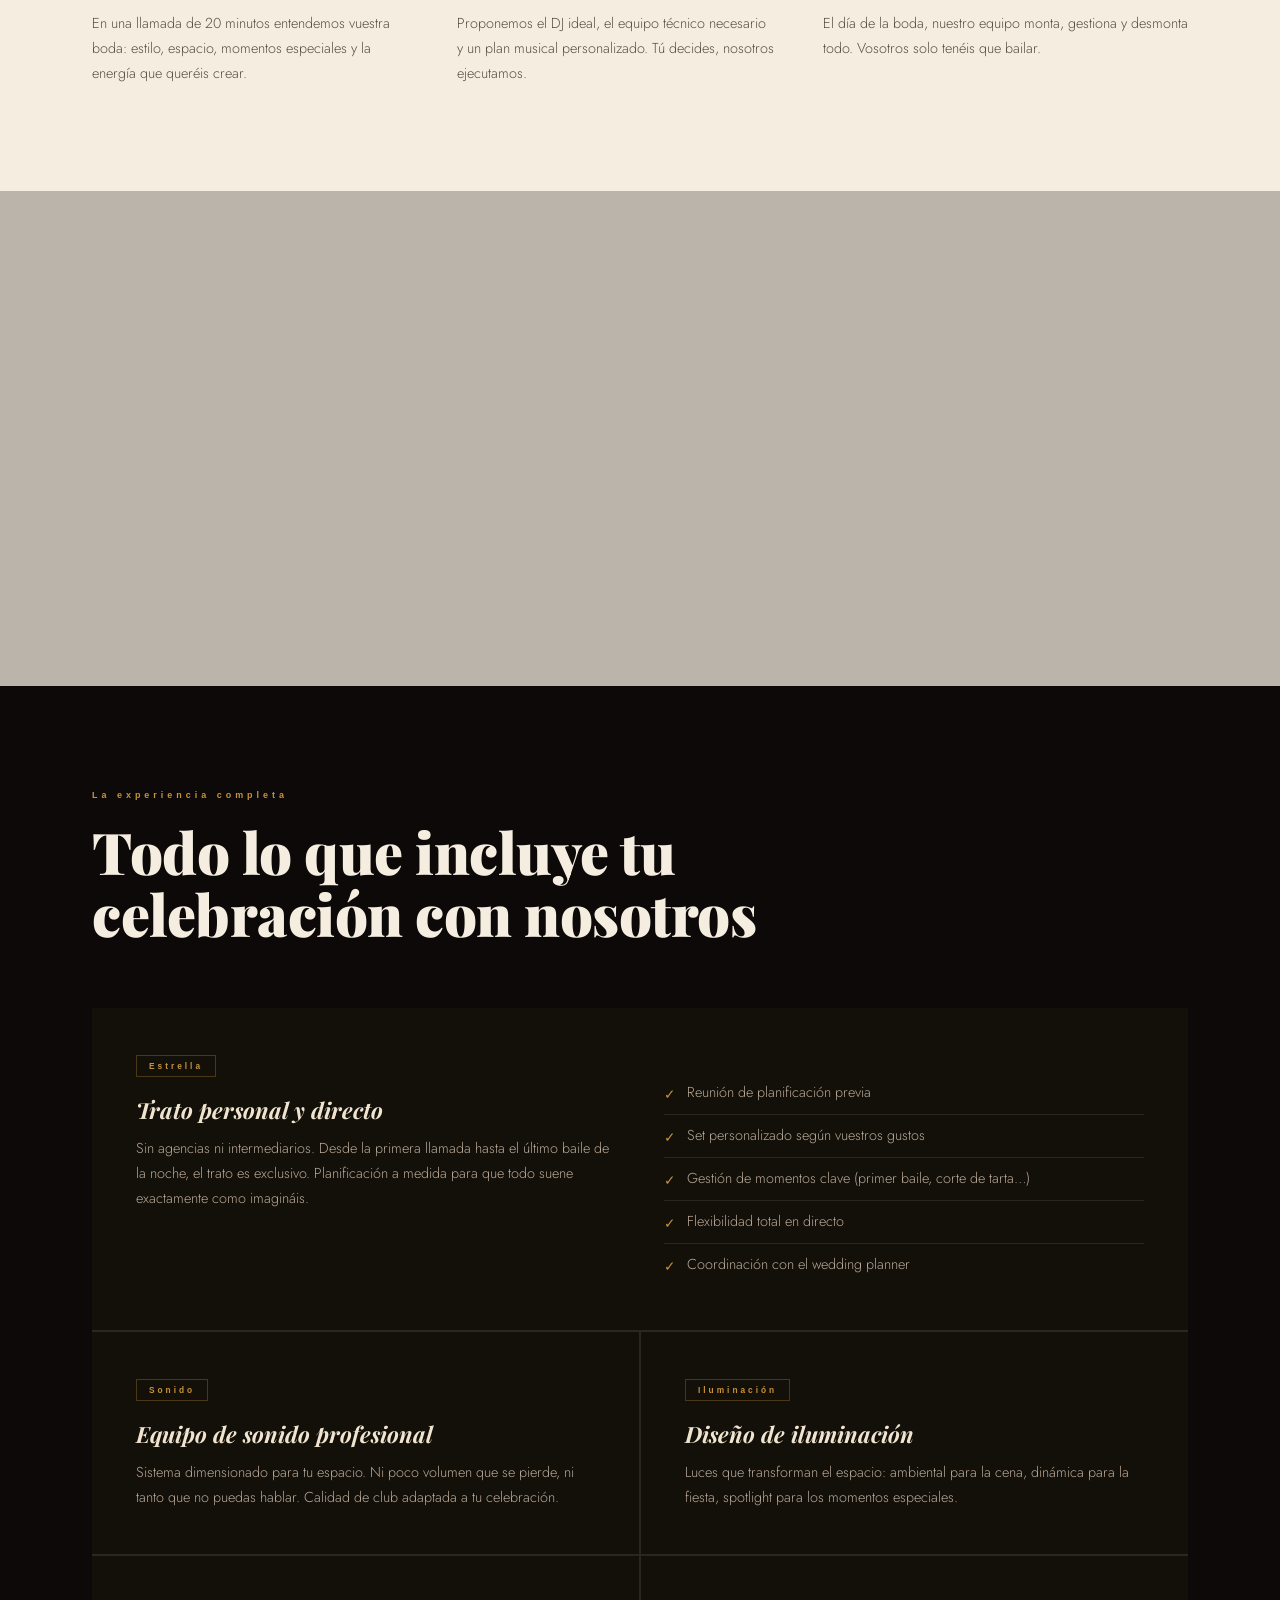
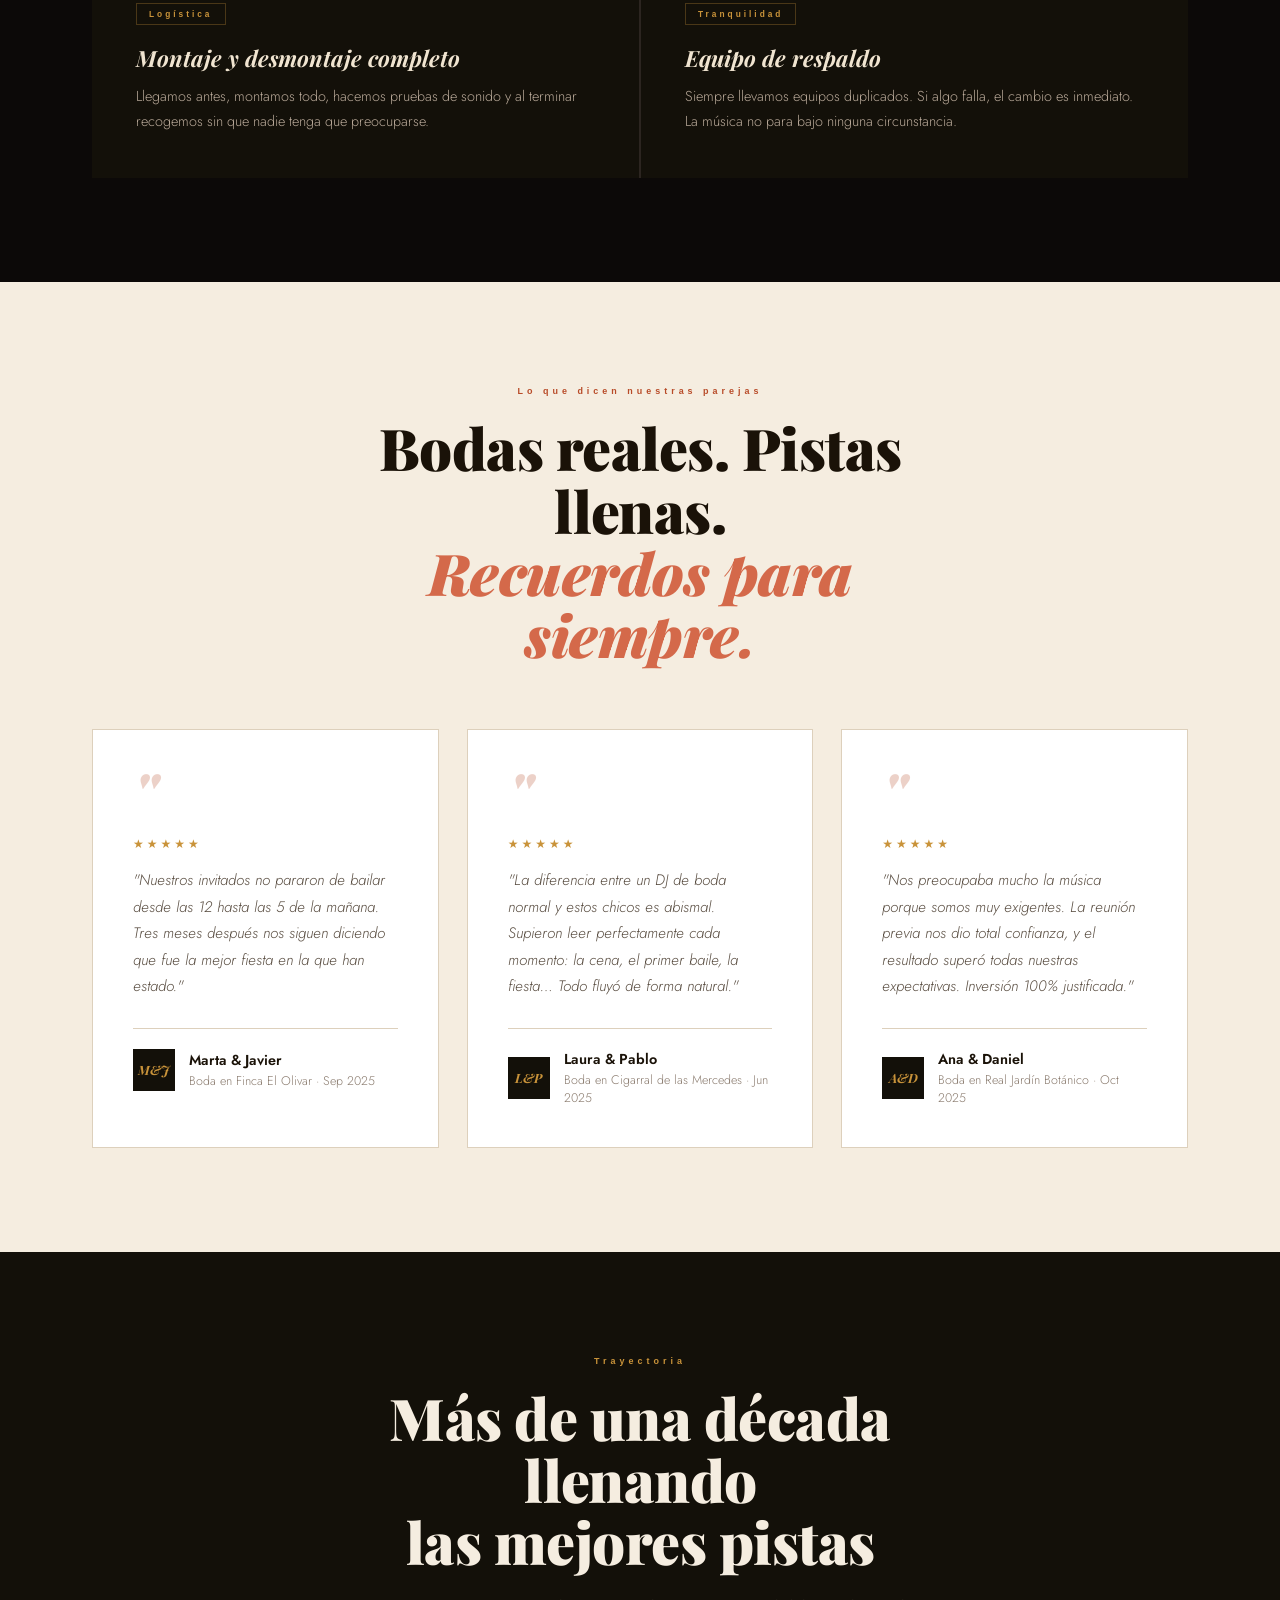
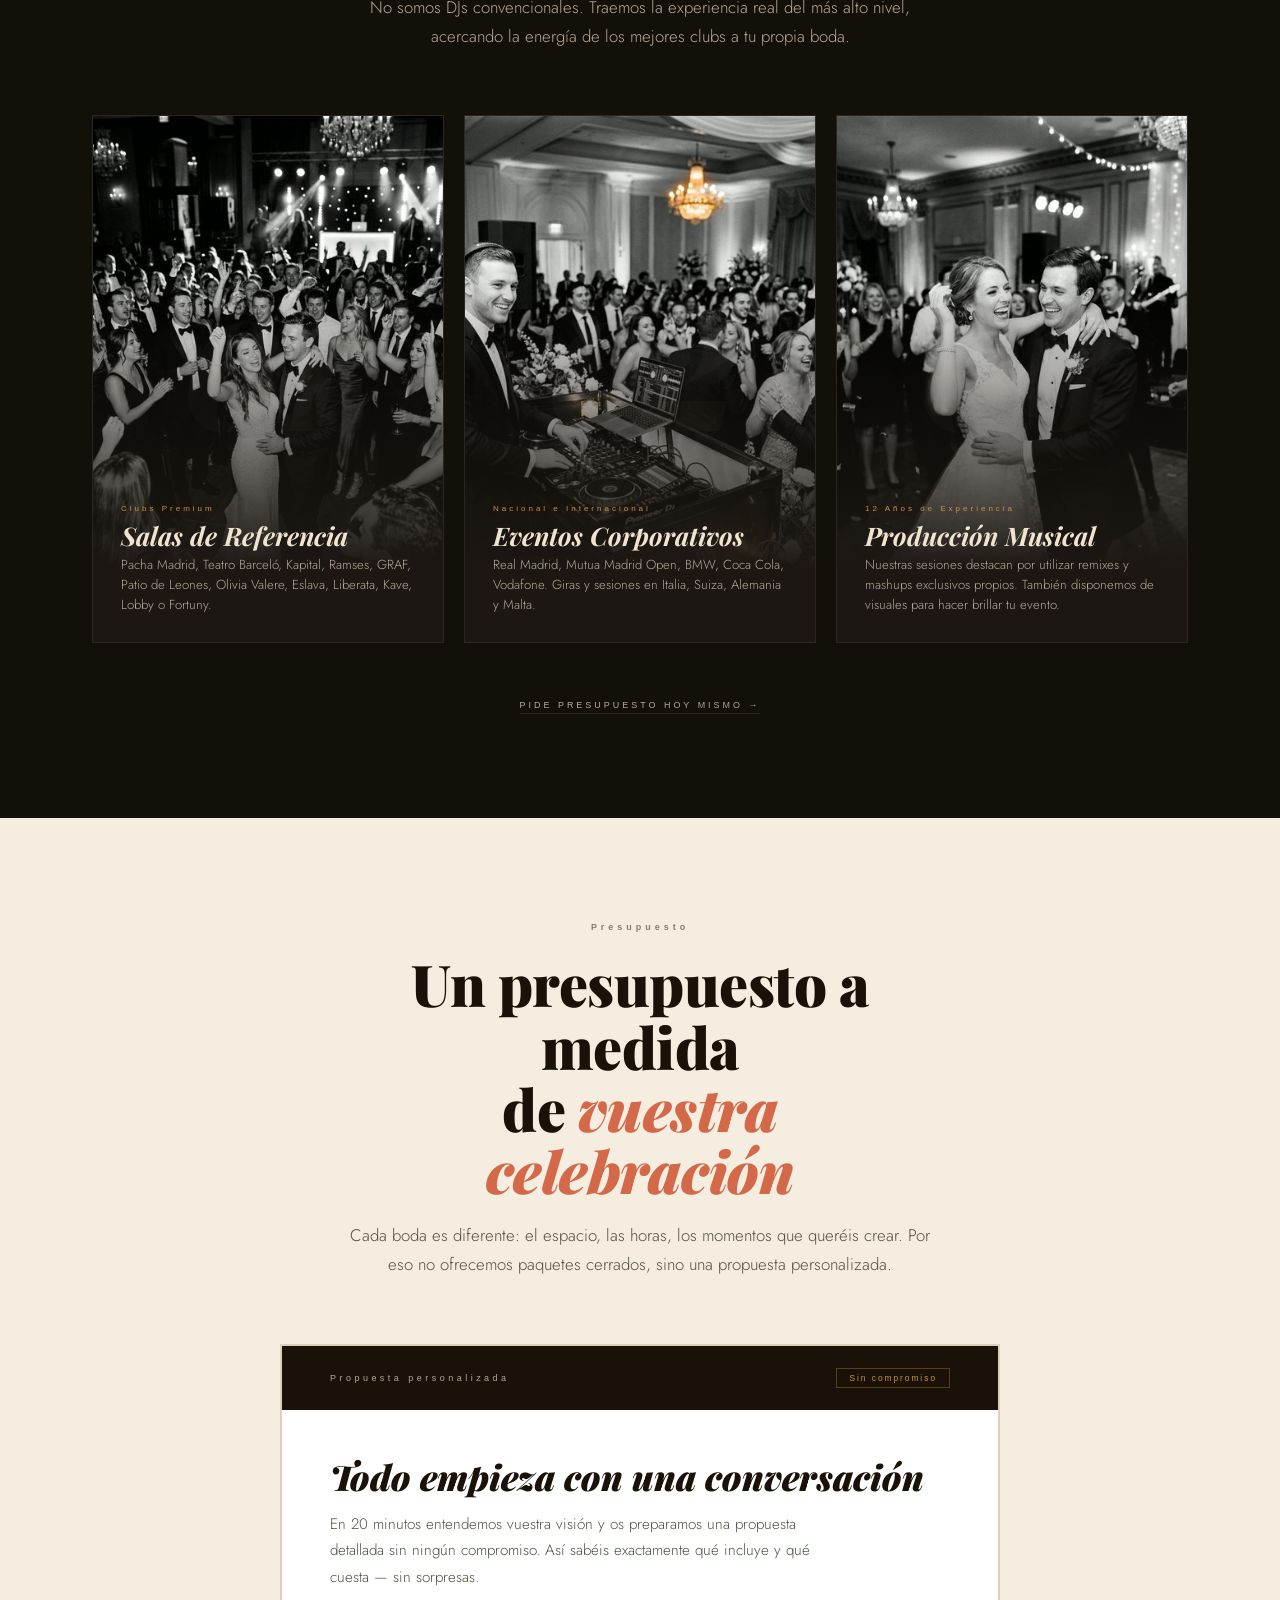
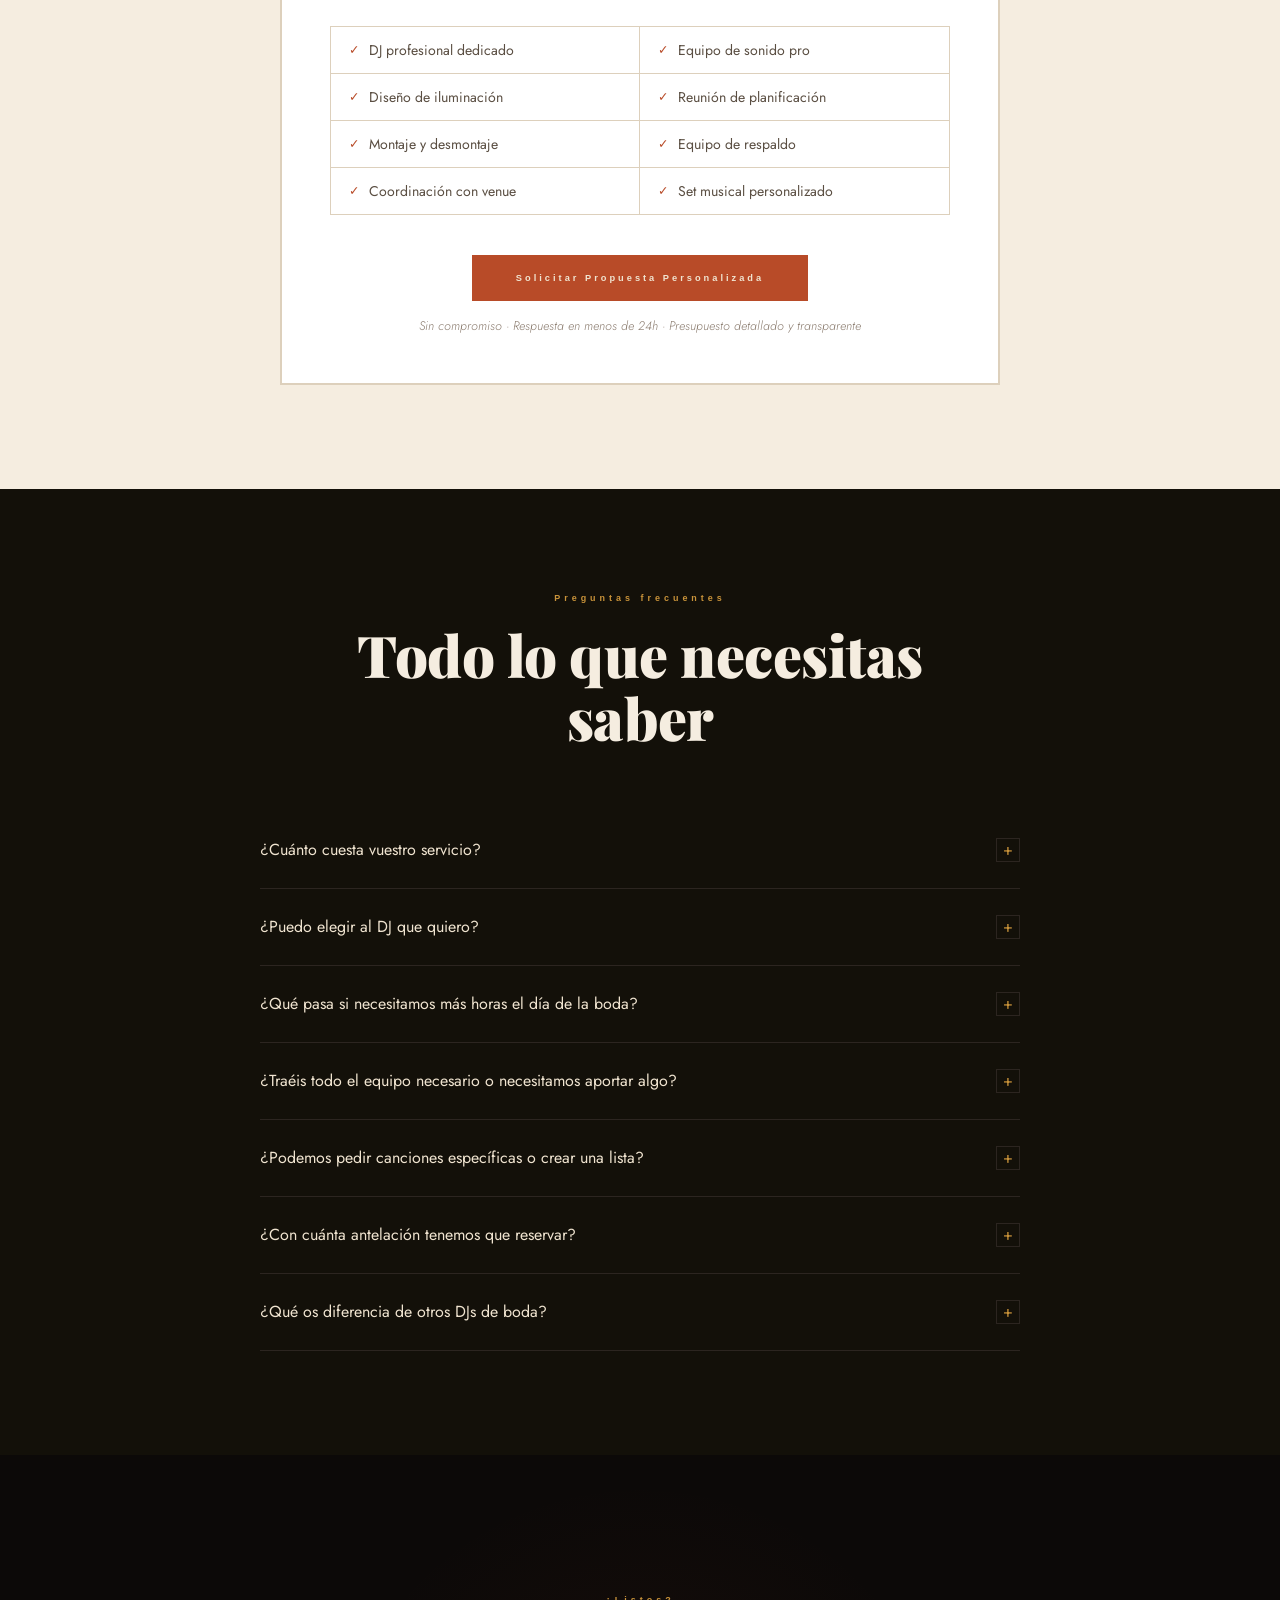
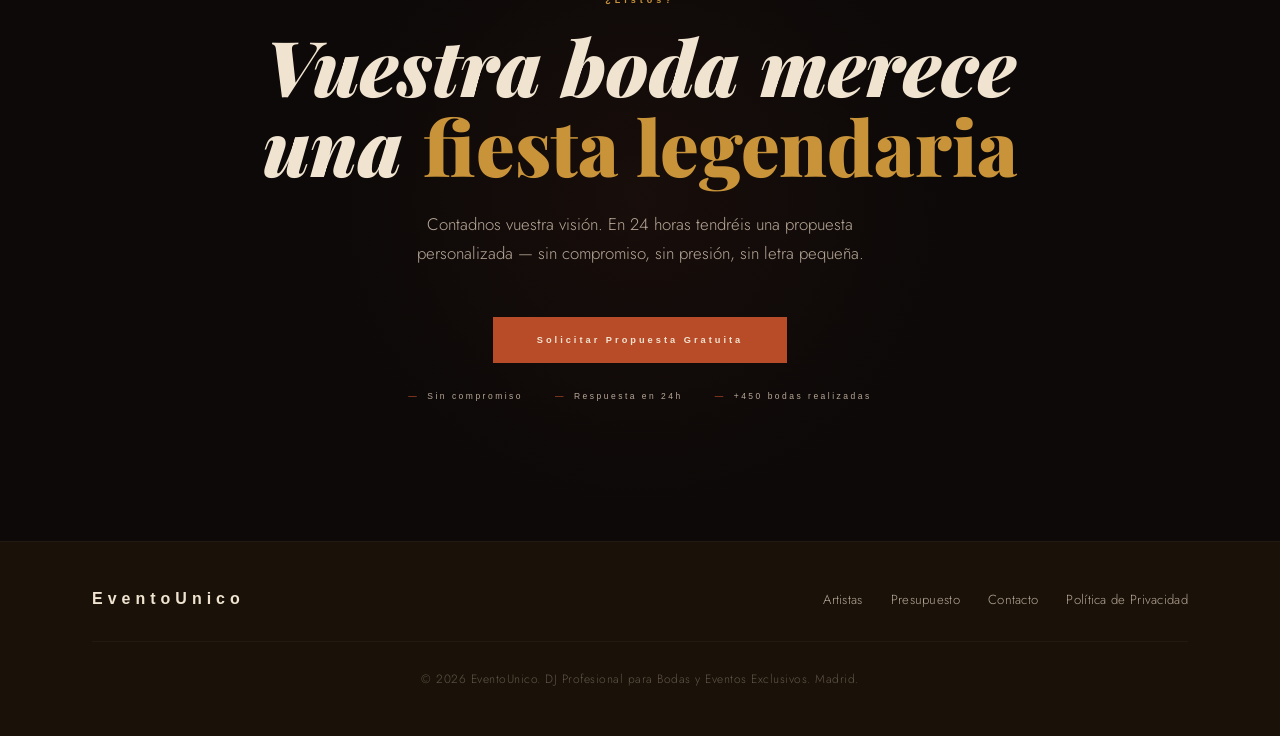
==== commit 245ca59b: "Update footer and pricing section" ====
--- a/index.html
+++ b/index.html
@@ -1,1316 +1,503 @@
 <!DOCTYPE html>
 <html lang="es">
+
 <head>
-<meta charset="UTF-8">
-<meta name="viewport" content="width=device-width, initial-scale=1.0">
-<title>Tu Boda, Tu Fiesta Inolvidable — EventoUnico · DJ Profesional para Bodas</title>
-<link rel="preconnect" href="https://fonts.googleapis.com">
-<link href="https://fonts.googleapis.com/css2?family=Bodoni+Moda:ital,opsz,wght@0,6..96,400;0,6..96,700;0,6..96,900;1,6..96,400;1,6..96,700;1,6..96,900&family=Playfair+Display:ital,wght@0,400;0,600;0,700;0,800;1,400;1,600;1,700;1,800&family=Syncopate:wght@400;700&family=Jost:ital,wght@0,300;0,400;0,500;0,600;1,300;1,400&display=swap" rel="stylesheet">
-<style>
-/* ── TOKENS ── */
-:root {
-  --cream: #F5EDE0;
-  --cream-deep: #EDE1CE;
-  --parchment: #DDD0BC;
-  --ink: #1A1208;
-  --ink-muted: #5A4E42;
-  --ink-faint: #8A7B6E;
-  --black: #0C0908;
-  --dark: #131009;
-  --dark-card: #1C1712;
-  --dark-border: #2C2520;
-  --coal: #231D17;
-  --terra: #B84B28;
-  --terra-light: #D4694A;
-  --gold: #C9933A;
-  --gold-light: #DDB96A;
-  --ivory: #F0E4D0;
-  --ivory-muted: #B8A898;
-  --serif: 'Bodoni Moda', Georgia, serif;       /* hero only */
-  --serif2: 'Playfair Display', Georgia, serif; /* section headings */
-  --label: 'Syncopate', sans-serif;
-  --body: 'Jost', system-ui, sans-serif;
-}
-* { margin: 0; padding: 0; box-sizing: border-box; }
-html { scroll-behavior: smooth; font-size: 16px; }
-body {
-  font-family: var(--body);
-  background: var(--cream);
-  color: var(--ink);
-  overflow-x: hidden;
-  -webkit-font-smoothing: antialiased;
-  font-weight: 400;
-}
-body::after {
-  content: '';
-  position: fixed; inset: 0;
-  pointer-events: none; z-index: 9999;
-  opacity: 0.022;
-  background-image: url("data:image/svg+xml,%3Csvg viewBox='0 0 512 512' xmlns='http://www.w3.org/2000/svg'%3E%3Cfilter id='g'%3E%3CfeTurbulence type='fractalNoise' baseFrequency='0.75' numOctaves='4' stitchTiles='stitch'/%3E%3C/filter%3E%3Crect width='100%25' height='100%25' filter='url(%23g)'/%3E%3C/svg%3E");
-}
-
-/* ── UTILS ── */
-.container { max-width: 1160px; margin: 0 auto; padding: 0 32px; }
-.sp { padding: 104px 0; }
-
-/* ── ANNOUNCEMENT BAR ── */
-.announce {
-  background: var(--ink);
-  padding: 10px 0;
-  overflow: hidden;
-}
-.announce-track {
-  display: flex;
-  white-space: nowrap;
-  animation: marquee-slow 50s linear infinite;
-}
-.announce-track .a-item {
-  font-family: var(--label);
-  font-size: 0.58rem;
-  letter-spacing: 2.5px;
-  padding: 0 20px;
-  color: var(--ivory-muted);
-  display: flex;
-  align-items: center;
-  gap: 6px;
-}
-.announce-track .a-item strong {
-  color: var(--gold);
-  font-weight: 700;
-}
-.announce-track .a-sep {
-  color: rgba(184,168,152,0.25);
-  font-size: 0.7rem;
-  padding: 0 4px;
-}
-@keyframes marquee-slow {
-  from { transform: translateX(0); }
-  to   { transform: translateX(-50%); }
-}
-
-/* ── NAVIGATION ── */
-.nav {
-  position: fixed; top: 0; left: 0; right: 0;
-  z-index: 200;
-  padding: 24px 0;
-  transition: all 0.5s cubic-bezier(0.16, 1, 0.3, 1);
-}
-.nav.scrolled {
-  background: rgba(12,9,8,0.93);
-  backdrop-filter: blur(24px) saturate(1.4);
-  padding: 16px 0;
-  border-bottom: 1px solid var(--dark-border);
-}
-.nav-inner {
-  max-width: 1160px; margin: 0 auto; padding: 0 32px;
-  display: flex; align-items: center; justify-content: space-between;
-}
-.nav-logo {
-  font-family: var(--label);
-  font-size: 1.05rem; font-weight: 700;
-  color: var(--ivory); letter-spacing: 5px;
-  text-decoration: none;
-  display: flex; align-items: center; gap: 10px;
-}
-.nav-dot {
-  width: 7px; height: 7px;
-  background: var(--terra); border-radius: 50%;
-  animation: pulse-dot 2.5s ease-in-out infinite;
-}
-@keyframes pulse-dot {
-  0%, 100% { transform: scale(1); opacity: 1; }
-  50% { transform: scale(1.5); opacity: 0.6; }
-}
-.nav-cta {
-  font-family: var(--label);
-  font-size: 0.58rem; font-weight: 700;
-  letter-spacing: 2.5px;
-  color: var(--ink); background: var(--gold);
-  padding: 12px 24px;
-  text-decoration: none;
-  transition: background 0.3s ease;
-}
-.nav-cta:hover { background: var(--gold-light); }
-
-/* ── HERO ── */
-.hero {
-  min-height: 100vh;
-  background: var(--black);
-  position: relative;
-  display: flex; flex-direction: column;
-  justify-content: center; align-items: center;
-  text-align: center;
-  overflow: hidden;
-  padding: 120px 32px 80px;
-}
-.hero-bg {
-  position: absolute;
-  inset: 0;
-  z-index: 0;
-}
-.hero-bg::after {
-  content: '';
-  position: absolute; inset: 0;
-  background: linear-gradient(rgba(12,9,8,0.4), rgba(12,9,8,0.95));
-  z-index: 1;
-}
-.bg-slide {
-  position: absolute; inset: 0;
-  background-size: cover; background-position: center;
-  opacity: 0;
-  animation: slideFade 24s infinite both;
-  z-index: 0;
-}
-.bg-slide:nth-child(1) { animation-delay: 2s; }
-.bg-slide:nth-child(2) { animation-delay: 10s; }
-.bg-slide:nth-child(3) { animation-delay: 18s; }
-
-@keyframes slideFade {
-  0%   { opacity: 0; transform: scale(1); }
-  6%   { opacity: 1; }
-  25%  { opacity: 1; }
-  35%  { opacity: 0; transform: scale(1.05); }
-  100% { opacity: 0; transform: scale(1); }
-}
-.sound-rings {
-  position: absolute; top: 50%; left: 50%;
-  transform: translate(-50%, -50%);
-  pointer-events: none;
-}
-.ring {
-  position: absolute; top: 50%; left: 50%;
-  transform: translate(-50%, -50%);
-  border-radius: 50%;
-  border: 1px solid var(--terra);
-  opacity: 0;
-  animation: ring-pulse 4.5s ease-out infinite;
-}
-.ring:nth-child(1) { width: 160px; height: 160px; animation-delay: 0s; }
-.ring:nth-child(2) { width: 160px; height: 160px; animation-delay: 1.1s; border-color: var(--gold); }
-.ring:nth-child(3) { width: 160px; height: 160px; animation-delay: 2.2s; }
-.ring:nth-child(4) { width: 160px; height: 160px; animation-delay: 3.3s; border-color: var(--gold); }
-@keyframes ring-pulse {
-  0%   { transform: translate(-50%,-50%) scale(0.3); opacity: 0.5; }
-  100% { transform: translate(-50%,-50%) scale(7);   opacity: 0; }
-}
-.hero-content { position: relative; z-index: 2; max-width: 980px; }
-.hero-eyebrow {
-  font-family: var(--label);
-  font-size: 0.56rem; letter-spacing: 5px;
-  color: var(--terra-light); margin-bottom: 36px;
-  display: block; opacity: 0;
-  animation: fadeUp 0.6s ease forwards 0.2s;
-}
-.hero-title {
-  font-family: var(--serif);
-  font-size: clamp(3rem, 7.5vw, 6.8rem);
-  font-weight: 900; font-style: italic;
-  color: var(--ivory);
-  line-height: 1.0; letter-spacing: -2px;
-  margin-bottom: 36px;
-}
-.hero-title .w {
-  display: inline-block;
-  opacity: 0; transform: translateY(44px);
-  animation: word-in 0.75s cubic-bezier(0.16, 1, 0.3, 1) forwards;
-}
-.hero-title .w1 { animation-delay: 0.4s; }
-.hero-title .w2 { animation-delay: 0.55s; }
-.hero-title .w3 { animation-delay: 0.7s; }
-.hero-title .w4 { animation-delay: 0.85s; color: var(--terra-light); }
-.hero-title .w5 { animation-delay: 1.0s; }
-.hero-title .w6 { animation-delay: 1.15s; color: var(--gold); }
-@keyframes word-in {
-  to { opacity: 1; transform: translateY(0); }
-}
-@keyframes fadeUp {
-  from { opacity: 0; transform: translateY(20px); }
-  to   { opacity: 1; transform: translateY(0); }
-}
-.hero-sub {
-  font-size: 1.1rem; font-weight: 300;
-  color: var(--ivory-muted);
-  max-width: 560px; margin: 0 auto 48px;
-  line-height: 1.75; opacity: 0;
-  animation: fadeUp 0.7s ease forwards 1.5s;
-}
-.hero-btns {
-  display: flex; gap: 16px;
-  justify-content: center; flex-wrap: wrap;
-  opacity: 0;
-  animation: fadeUp 0.7s ease forwards 1.7s;
-}
-.btn-terra {
-  background: var(--terra); color: var(--ivory);
-  font-family: var(--label);
-  font-size: 0.58rem; font-weight: 700;
-  letter-spacing: 3px; padding: 18px 44px;
-  border: none; text-decoration: none;
-  display: inline-block;
-  transition: background 0.3s ease, transform 0.3s ease;
-  cursor: pointer;
-}
-.btn-terra:hover { background: var(--terra-light); transform: translateY(-2px); }
-.btn-outline {
-  background: transparent; color: var(--ivory-muted);
-  font-family: var(--label);
-  font-size: 0.58rem; letter-spacing: 3px;
-  padding: 18px 44px;
-  border: 1px solid var(--dark-border);
-  text-decoration: none; display: inline-block;
-  transition: all 0.3s ease;
-}
-.btn-outline:hover { border-color: var(--ivory-muted); color: var(--ivory); }
-.hero-stats {
-  display: flex; justify-content: center;
-  margin-top: 72px;
-  border-top: 1px solid var(--dark-border);
-  padding-top: 40px;
-  opacity: 0;
-  animation: fadeUp 0.7s ease forwards 1.9s;
-}
-.hero-stat {
-  flex: 1; max-width: 220px;
-  text-align: center; padding: 0 32px;
-  border-right: 1px solid var(--dark-border);
-}
-.hero-stat:last-child { border-right: none; }
-.hero-stat-num {
-  font-family: var(--label);
-  font-size: 2rem; font-weight: 700;
-  color: var(--gold); line-height: 1;
-  letter-spacing: 1px;
-}
-.hero-stat-label {
-  font-family: var(--label);
-  font-size: 0.52rem; letter-spacing: 2.5px;
-  color: var(--ivory-muted); margin-top: 8px;
-}
-
-/* ── MARQUEE DIVIDER ── */
-.marquee-bar {
-  background: var(--terra);
-  padding: 14px 0; overflow: hidden;
-}
-.marquee-track {
-  display: flex; white-space: nowrap;
-  animation: marquee 28s linear infinite;
-}
-.marquee-track .m-item {
-  font-family: var(--label);
-  font-size: 0.56rem; font-weight: 700;
-  letter-spacing: 3px;
-  color: rgba(240,228,208,0.85);
-  padding: 0 20px;
-}
-.marquee-track .m-sep {
-  color: rgba(240,228,208,0.3);
-  padding: 0 4px; font-size: 0.7rem;
-}
-@keyframes marquee {
-  from { transform: translateX(0); }
-  to   { transform: translateX(-50%); }
-}
-
-/* ── SHARED HEADINGS ── */
-.eyebrow {
-  font-family: var(--label);
-  font-size: 0.56rem; font-weight: 700;
-  letter-spacing: 4px; color: var(--terra);
-  margin-bottom: 20px; display: block;
-}
-.eyebrow.gold { color: var(--gold); }
-.eyebrow.dim  { color: var(--ink-faint); }
-.h2 {
-  font-family: var(--serif2);
-  font-size: clamp(2.2rem, 4.5vw, 3.6rem);
-  font-weight: 900; line-height: 1.08;
-  letter-spacing: -0.5px;
-}
-.h2.ink   { color: var(--ink); }
-.h2.cream { color: var(--cream); }
-.h2 em    { font-style: italic; color: var(--terra-light); }
-.h2.cream em { color: var(--gold-light); }
-.lead {
-  font-size: 1.05rem; font-weight: 300;
-  line-height: 1.75; color: var(--ink-muted);
-  margin-top: 20px; max-width: 620px;
-}
-.lead.light { color: var(--ivory-muted); }
-
-/* ── PROBLEM ── */
-.problem { background: var(--cream); }
-.problem-grid {
-  display: grid; grid-template-columns: repeat(3, 1fr);
-  margin-top: 64px;
-  border: 2px solid var(--parchment);
-}
-.problem-card {
-  background: var(--cream);
-  padding: 48px 36px;
-  border-right: 2px solid var(--parchment);
-  transition: background 0.3s ease;
-}
-.problem-card:last-child { border-right: none; }
-.problem-card:hover { background: var(--cream-deep); }
-.p-num {
-  font-family: var(--serif2);
-  font-size: 4.5rem; font-weight: 900;
-  color: var(--parchment); line-height: 1;
-  margin-bottom: 4px;
-  transition: color 0.3s ease;
-}
-.problem-card:hover .p-num { color: rgba(184,75,40,0.12); }
-.p-rule { width: 28px; height: 2px; background: var(--terra); margin-bottom: 20px; }
-.problem-card h3 {
-  font-family: var(--serif2);
-  font-size: 1.45rem; font-weight: 700; font-style: italic;
-  color: var(--ink); margin-bottom: 12px; line-height: 1.2;
-}
-.problem-card p {
-  font-size: 0.92rem; font-weight: 300;
-  line-height: 1.75; color: var(--ink-muted);
-}
-
-/* ── SOLUTION ── */
-.solution { background: var(--dark); }
-.sol-header {
-  display: flex; align-items: flex-end;
-  justify-content: space-between; gap: 48px;
-  border-bottom: 1px solid var(--dark-border);
-  padding-bottom: 64px; margin-bottom: 64px;
-}
-.sol-big {
-  font-family: var(--serif2);
-  font-size: clamp(2.8rem, 6vw, 5.5rem);
-  font-weight: 900; font-style: italic;
-  color: var(--ivory); line-height: 1.0; flex: 1;
-}
-.sol-big em { font-style: normal; color: var(--gold); }
-.sol-sub {
-  flex: 0 0 360px;
-  font-size: 0.95rem; font-weight: 300;
-  line-height: 1.75; color: var(--ivory-muted);
-}
-.sol-feats {
-  display: grid; grid-template-columns: repeat(3, 1fr);
-  border: 1px solid var(--dark-border);
-}
-.sol-feat {
-  padding: 44px 36px;
-  border-right: 1px solid var(--dark-border);
-  transition: background 0.3s ease;
-}
-.sol-feat:last-child { border-right: none; }
-.sol-feat:hover { background: var(--coal); }
-.feat-n {
-  font-family: var(--label);
-  font-size: 0.56rem; font-weight: 700;
-  letter-spacing: 3px; color: var(--terra);
-  margin-bottom: 24px;
-}
-.sol-feat h3 {
-  font-family: var(--serif2);
-  font-size: 1.3rem; font-weight: 700; font-style: italic;
-  color: var(--ivory); margin-bottom: 12px; line-height: 1.2;
-}
-.sol-feat p {
-  font-size: 0.9rem; font-weight: 300;
-  line-height: 1.75; color: var(--ivory-muted);
-}
-
-/* ── HOW IT WORKS ── */
-.how { background: var(--cream); }
-.steps {
-  display: grid; grid-template-columns: repeat(3, 1fr);
-  margin-top: 64px;
-}
-.step { padding-right: 48px; }
-.step:last-child { padding-right: 0; }
-.step-head { display: flex; align-items: center; gap: 16px; margin-bottom: 28px; }
-.step-circle {
-  width: 54px; height: 54px;
-  border: 2px solid var(--terra);
-  display: flex; align-items: center; justify-content: center;
-  font-family: var(--serif2);
-  font-size: 1.4rem; font-weight: 700; font-style: italic;
-  color: var(--terra); flex-shrink: 0;
-  background: var(--cream); position: relative; z-index: 1;
-}
-.step-line {
-  flex: 1; height: 1px;
-  background: linear-gradient(90deg, var(--terra), var(--parchment));
-}
-.step:last-child .step-line { display: none; }
-.step h3 {
-  font-family: var(--serif2);
-  font-size: 1.4rem; font-weight: 700; font-style: italic;
-  color: var(--ink); margin-bottom: 10px;
-}
-.step p {
-  font-size: 0.9rem; font-weight: 300;
-  line-height: 1.75; color: var(--ink-muted);
-}
-
-/* ── EXPERIENCE ── */
-.experience { background: var(--black); }
-.exp-grid {
-  display: grid; grid-template-columns: 1fr 1fr;
-  gap: 2px; margin-top: 64px;
-  background: var(--dark-border);
-}
-.exp-card {
-  background: var(--dark);
-  padding: 44px;
-  transition: background 0.3s ease;
-}
-.exp-card:hover { background: var(--coal); }
-.exp-card.full {
-  grid-column: 1 / -1;
-  display: grid; grid-template-columns: 1fr 1fr;
-  gap: 48px; align-items: start;
-}
-.exp-tag {
-  font-family: var(--label);
-  font-size: 0.52rem; font-weight: 700;
-  letter-spacing: 3px; color: var(--gold);
-  border: 1px solid rgba(201,147,58,0.3);
-  padding: 5px 12px; display: inline-block;
-  margin-bottom: 20px;
-}
-.exp-card h3 {
-  font-family: var(--serif2);
-  font-size: 1.4rem; font-weight: 700; font-style: italic;
-  color: var(--ivory); margin-bottom: 12px; line-height: 1.2;
-}
-.exp-card p {
-  font-size: 0.9rem; font-weight: 300;
-  line-height: 1.75; color: var(--ivory-muted);
-}
-.exp-list { list-style: none; margin-top: 20px; }
-.exp-list li {
-  display: flex; align-items: flex-start; gap: 12px;
-  padding: 10px 0; border-bottom: 1px solid var(--dark-border);
-  font-size: 0.9rem; font-weight: 300; color: var(--ivory-muted);
-}
-.exp-list li:last-child { border-bottom: none; }
-.ck { color: var(--gold); flex-shrink: 0; margin-top: 2px; font-size: 0.85rem; }
-
-/* ── TESTIMONIALS ── */
-.testimonials { background: var(--cream); }
-.test-grid {
-  display: grid; grid-template-columns: repeat(3, 1fr);
-  gap: 28px; margin-top: 64px;
-}
-.test-card {
-  padding: 40px;
-  border: 1px solid var(--parchment);
-  background: white;
-  transition: transform 0.3s ease, box-shadow 0.3s ease;
-}
-.test-card:hover {
-  transform: translateY(-4px);
-  box-shadow: 0 14px 40px rgba(26,18,8,0.09);
-}
-.test-qm {
-  font-family: var(--serif2);
-  font-size: 3.5rem; font-weight: 900; font-style: italic;
-  color: var(--terra); line-height: 0.8;
-  margin-bottom: 20px; opacity: 0.25; display: block;
-}
-.test-stars {
-  color: var(--gold); font-size: 0.75rem;
-  letter-spacing: 3px; margin-bottom: 14px; display: block;
-}
-.test-text {
-  font-size: 0.95rem; font-weight: 300;
-  line-height: 1.75; color: var(--ink-muted);
-  font-style: italic; margin-bottom: 28px;
-}
-.test-author {
-  display: flex; align-items: center; gap: 14px;
-  border-top: 1px solid var(--parchment); padding-top: 20px;
-}
-.test-av {
-  width: 42px; height: 42px; background: var(--dark);
-  display: flex; align-items: center; justify-content: center;
-  font-family: var(--serif2); font-style: italic; font-weight: 700;
-  color: var(--gold); font-size: 0.8rem; flex-shrink: 0;
-}
-.test-name { font-weight: 600; font-size: 0.9rem; color: var(--ink); }
-.test-detail { font-size: 0.78rem; color: var(--ink-faint); margin-top: 2px; font-weight: 300; }
-
-/* ── ARTISTS ── */
-.artists { background: var(--dark); }
-.artists-grid {
-  display: grid; grid-template-columns: repeat(3, 1fr);
-  gap: 20px; margin-top: 64px;
-}
-.artist-card {
-  aspect-ratio: 2/3;
-  position: relative; overflow: hidden;
-  background: var(--dark-card);
-  border: 1px solid var(--dark-border);
-  cursor: pointer;
-  transition: transform 0.45s cubic-bezier(0.16, 1, 0.3, 1), border-color 0.3s ease;
-}
-.artist-card:hover { transform: translateY(-6px); border-color: var(--gold); }
-.artist-bg {
-  position: absolute; inset: 0;
-  display: flex; align-items: center; justify-content: center; overflow: hidden;
-}
-.artist-bg-txt {
-  font-family: var(--serif);
-  font-size: 9rem; font-weight: 900; font-style: italic;
-  opacity: 0.04; color: var(--ivory);
-  transition: transform 0.5s ease, opacity 0.5s ease;
-  user-select: none;
-}
-.artist-card:hover .artist-bg-txt { transform: scale(1.1); opacity: 0.07; }
-.artist-fade {
-  position: absolute; bottom: 0; left: 0; right: 0;
-  height: 70%;
-  background: linear-gradient(transparent, var(--dark-card) 80%);
-}
-.artist-info {
-  position: absolute; bottom: 0; left: 0; right: 0;
-  padding: 28px; z-index: 2;
-}
-.artist-genre {
-  font-family: var(--label);
-  font-size: 0.5rem; letter-spacing: 3px;
-  color: var(--gold); margin-bottom: 8px;
-}
-.artist-name {
-  font-family: var(--serif2);
-  font-size: 1.6rem; font-weight: 700; font-style: italic;
-  color: var(--ivory); margin-bottom: 6px; line-height: 1.1;
-}
-.artist-desc {
-  font-size: 0.82rem; font-weight: 300;
-  color: var(--ivory-muted); line-height: 1.5;
-}
-.artists-more { text-align: center; margin-top: 48px; }
-.link-underline {
-  font-family: var(--label);
-  font-size: 0.56rem; letter-spacing: 3px;
-  color: var(--ivory-muted); text-decoration: none;
-  border-bottom: 1px solid var(--dark-border);
-  padding-bottom: 3px;
-  transition: color 0.3s ease, border-color 0.3s ease;
-}
-.link-underline:hover { color: var(--gold); border-bottom-color: var(--gold); }
-
-/* ── PRICING ── */
-.pricing { background: var(--cream); }
-.pricing-block {
-  max-width: 720px; margin: 64px auto 0;
-  border: 2px solid var(--parchment);
-  background: white;
-}
-.pricing-top {
-  background: var(--ink); padding: 22px 48px;
-  display: flex; justify-content: space-between; align-items: center;
-}
-.pricing-top-label {
-  font-family: var(--label);
-  font-size: 0.56rem; letter-spacing: 3.5px; color: var(--ivory-muted);
-}
-.pricing-badge {
-  font-family: var(--label);
-  font-size: 0.52rem; letter-spacing: 2px;
-  color: var(--gold); border: 1px solid rgba(201,147,58,0.35); padding: 4px 12px;
-}
-.pricing-body { padding: 48px; }
-.pricing-hl {
-  font-family: var(--serif2);
-  font-size: 2.2rem; font-weight: 900; font-style: italic;
-  color: var(--ink); margin-bottom: 14px; line-height: 1.1;
-}
-.pricing-desc {
-  font-size: 0.95rem; font-weight: 300;
-  line-height: 1.75; color: var(--ink-muted);
-  max-width: 500px; margin-bottom: 36px;
-}
-.pricing-list {
-  display: grid; grid-template-columns: 1fr 1fr;
-  border: 1px solid var(--parchment); margin-bottom: 40px;
-}
-.p-item {
-  display: flex; align-items: center; gap: 10px;
-  padding: 13px 18px;
-  border-bottom: 1px solid var(--parchment);
-  border-right: 1px solid var(--parchment);
-  font-size: 0.88rem; font-weight: 400; color: var(--ink-muted);
-}
-.p-item:nth-child(even)  { border-right: none; }
-.p-item:nth-last-child(-n+2) { border-bottom: none; }
-.p-ck { color: var(--terra); font-weight: 700; font-size: 0.78rem; }
-.pricing-note {
-  font-size: 0.78rem; color: var(--ink-faint);
-  font-weight: 300; margin-top: 16px;
-  text-align: center; font-style: italic;
-}
-
-/* ── FAQ ── */
-.faq { background: var(--dark); }
-.faq-list { max-width: 760px; margin: 64px auto 0; }
-.faq-item { border-bottom: 1px solid var(--dark-border); }
-.faq-q {
-  width: 100%; background: none; border: none;
-  padding: 26px 0;
-  display: flex; align-items: center; justify-content: space-between;
-  cursor: pointer; font-family: var(--body);
-  font-size: 1rem; font-weight: 400;
-  color: var(--ivory); text-align: left;
-  transition: color 0.3s ease; gap: 24px;
-}
-.faq-q:hover { color: var(--gold); }
-.faq-icon {
-  flex-shrink: 0; width: 24px; height: 24px;
-  border: 1px solid var(--dark-border);
-  display: flex; align-items: center; justify-content: center;
-  color: var(--gold); font-size: 1rem; line-height: 1;
-  transition: transform 0.3s ease, border-color 0.3s ease;
-}
-.faq-item.open .faq-icon { transform: rotate(45deg); border-color: var(--gold); }
-.faq-a {
-  max-height: 0; overflow: hidden;
-  transition: max-height 0.45s cubic-bezier(0.16, 1, 0.3, 1);
-}
-.faq-item.open .faq-a { max-height: 400px; }
-.faq-a-inner {
-  padding: 0 0 28px;
-  font-size: 0.92rem; font-weight: 300;
-  line-height: 1.75; color: var(--ivory-muted);
-}
-
-/* ── FINAL CTA ── */
-.final-cta {
-  background: var(--black);
-  padding: 140px 0;
-  position: relative; overflow: hidden;
-  text-align: center;
-}
-.final-cta::before {
-  content: '';
-  position: absolute; top: 50%; left: 50%;
-  transform: translate(-50%, -50%);
-  width: 640px; height: 640px;
-  background: radial-gradient(circle, rgba(184,75,40,0.07) 0%, transparent 70%);
-  pointer-events: none;
-}
-.final-cta-content { position: relative; z-index: 2; }
-.final-cta h2 {
-  font-family: var(--serif2);
-  font-size: clamp(2.8rem, 6vw, 5.2rem);
-  font-weight: 900; font-style: italic;
-  color: var(--ivory); line-height: 1.05; margin-bottom: 24px;
-}
-.final-cta h2 em { font-style: normal; color: var(--gold); }
-.final-cta p {
-  font-size: 1.05rem; font-weight: 300;
-  color: var(--ivory-muted);
-  max-width: 480px; margin: 0 auto 48px; line-height: 1.75;
-}
-.trust-row {
-  display: flex; justify-content: center; align-items: center;
-  gap: 32px; margin-top: 28px; flex-wrap: wrap;
-}
-.trust-item {
-  font-family: var(--label);
-  font-size: 0.53rem; letter-spacing: 2.5px;
-  color: var(--ivory-muted);
-  display: flex; align-items: center; gap: 8px;
-}
-.trust-item::before { content: '—'; color: var(--terra); }
-
-/* ── FOOTER ── */
-.footer {
-  background: var(--ink); padding: 48px 0;
-  border-top: 1px solid rgba(255,255,255,0.04);
-}
-.footer-inner {
-  display: flex; justify-content: space-between;
-  align-items: center; flex-wrap: wrap; gap: 24px;
-}
-.footer-logo {
-  font-family: var(--label);
-  font-size: 1rem; font-weight: 700;
-  letter-spacing: 5px; color: var(--ivory);
-}
-.footer-links { display: flex; gap: 28px; flex-wrap: wrap; }
-.footer-links a {
-  font-size: 0.82rem; font-weight: 300;
-  color: var(--ivory-muted); text-decoration: none;
-  letter-spacing: 0.3px; transition: color 0.3s;
-}
-.footer-links a:hover { color: var(--ivory); }
-.footer-copy {
-  width: 100%; text-align: center;
-  font-size: 0.75rem; font-weight: 300;
-  color: rgba(184,168,152,0.45); margin-top: 32px;
-  padding-top: 28px;
-  border-top: 1px solid rgba(255,255,255,0.04);
-  letter-spacing: 0.5px;
-}
-
-/* ── STICKY MOBILE ── */
-.sticky-mobile {
-  display: none;
-  position: fixed; bottom: 0; left: 0; right: 0;
-  background: rgba(12,9,8,0.96);
-  backdrop-filter: blur(20px);
-  border-top: 1px solid var(--dark-border);
-  padding: 12px 16px; z-index: 200;
-}
-.sticky-mobile a {
-  display: block; background: var(--terra);
-  color: var(--ivory); text-align: center;
-  padding: 15px; font-family: var(--label);
-  font-size: 0.58rem; font-weight: 700;
-  letter-spacing: 3px; text-decoration: none;
-}
-.sticky-sub {
-  text-align: center; font-size: 0.7rem;
-  font-weight: 300; color: var(--ivory-muted); margin-top: 6px;
-}
-
-/* ── REVEAL ── */
-.reveal {
-  opacity: 0; transform: translateY(28px);
-  transition: opacity 0.75s cubic-bezier(0.16, 1, 0.3, 1),
-              transform 0.75s cubic-bezier(0.16, 1, 0.3, 1);
-}
-.reveal.visible { opacity: 1; transform: translateY(0); }
-
-/* ── RESPONSIVE ── */
-@media (max-width: 900px) {
-  .sol-header { flex-direction: column; }
-  .sol-sub { flex: auto; }
-  .sol-feats { grid-template-columns: 1fr; }
-  .sol-feat { border-right: none; border-bottom: 1px solid var(--dark-border); }
-  .problem-grid { grid-template-columns: 1fr; }
-  .problem-card { border-right: none; border-bottom: 2px solid var(--parchment); }
-  .steps { grid-template-columns: 1fr; gap: 44px; }
-  .step { padding-right: 0; }
-  .step-line { display: none; }
-  .exp-grid { grid-template-columns: 1fr; }
-  .exp-card.full { grid-column: auto; grid-template-columns: 1fr; }
-  .test-grid { grid-template-columns: 1fr; }
-  .artists-grid { grid-template-columns: 1fr; }
-  .pricing-list { grid-template-columns: 1fr; }
-  .p-item { border-right: none !important; }
-  .p-item:nth-last-child(-n+2) { border-bottom: 1px solid var(--parchment) !important; }
-  .p-item:last-child { border-bottom: none !important; }
-  .sticky-mobile { display: block; }
-  body { padding-bottom: 70px; }
-  .hero-stats { flex-wrap: wrap; }
-  .footer-inner { flex-direction: column; text-align: center; }
-  .footer-links { justify-content: center; }
-}
-@media (max-width: 600px) {
-  .sp { padding: 80px 0; }
-  .container { padding: 0 20px; }
-  .hero-stats { border-top: none; padding-top: 32px; }
-  .hero-stat { border-right: none; border-bottom: 1px solid var(--dark-border); max-width: none; }
-  .hero-stat:last-child { border-bottom: none; }
-  .pricing-body { padding: 32px 24px; }
-  .pricing-top { padding: 18px 24px; }
-}
-</style>
+  <meta charset="UTF-8">
+  <meta name="viewport" content="width=device-width, initial-scale=1.0">
+  <title>Tu Boda, Tu Fiesta Inolvidable — EventoUnico · DJ Profesional para Bodas</title>
+  <link rel="preconnect" href="https://fonts.googleapis.com">
+  <link
+    href="https://fonts.googleapis.com/css2?family=Bodoni+Moda:ital,opsz,wght@0,6..96,400;0,6..96,700;0,6..96,900;1,6..96,400;1,6..96,700;1,6..96,900&family=Playfair+Display:ital,wght@0,400;0,600;0,700;0,800;1,400;1,600;1,700;1,800&family=Syncopate:wght@400;700&family=Jost:ital,wght@0,300;0,400;0,500;0,600;1,300;1,400&display=swap"
+    rel="stylesheet">
+  <link rel="stylesheet" href="assets/css/style.css">
 </head>
+
 <body>
 
-<!-- ANNOUNCEMENT BAR -->
-<div class="announce">
-  <div class="announce-track" id="announceTrack">
-    <!-- built by JS with textContent only -->
+  <!-- ANNOUNCEMENT BAR -->
+  <div class="announce">
+    <div class="announce-track" id="announceTrack">
+      <!-- built by JS with textContent only -->
+    </div>
   </div>
-</div>
-
-<!-- NAV -->
-<nav class="nav" id="nav">
-  <div class="nav-inner">
-    <a href="#" class="nav-logo">
-      <div class="nav-dot"></div>
-      EventoUnico
-    </a>
-    <a href="#contacto" class="nav-cta">Solicitar Presupuesto</a>
+
+  <!-- NAV -->
+  <nav class="nav" id="nav">
+    <div class="nav-inner">
+      <a href="#" class="nav-logo">
+        <div class="nav-dot"></div>
+        EventoUnico
+      </a>
+      <a href="#contacto" class="nav-cta">Solicitar Presupuesto</a>
+    </div>
+  </nav>
+
+  <!-- HERO -->
+  <section class="hero">
+    <div class="hero-bg">
+      <div class="bg-slide" style="background-image: url('assets/img/dj_wedding_bw_1774218129142.png');"></div>
+      <div class="bg-slide" style="background-image: url('assets/img/party_crowd_bw_1774218155362.png');"></div>
+      <div class="bg-slide" style="background-image: url('assets/img/bride_groom_bw_1774218142327.png');"></div>
+    </div>
+    <div class="sound-rings">
+      <div class="ring"></div>
+      <div class="ring"></div>
+      <div class="ring"></div>
+      <div class="ring"></div>
+    </div>
+    <div class="hero-content">
+      <span class="hero-eyebrow">Bodas &amp; Eventos Exclusivos &nbsp;·&nbsp; Madrid</span>
+      <h1 class="hero-title">
+        <span class="w w1">La&nbsp;</span><span class="w w2">fiesta&nbsp;</span><span class="w w3">que&nbsp;</span><span
+          class="w w4">tus invitados&nbsp;</span><span class="w w5">no van a&nbsp;</span><span
+          class="w w6">olvidar</span>
+      </h1>
+      <p class="hero-sub">DJs y productores profesionales con 12 años de trayectoria. Nos encargamos de todo para que tu
+        boda sea la celebración que siempre imaginaste — y tu única misión sea disfrutarla.</p>
+      <div class="hero-btns">
+        <a href="#contacto" class="btn-terra">Quiero Mi Presupuesto</a>
+        <a href="#como-funciona" class="btn-outline">Cómo Funciona</a>
+      </div>
+      <div class="hero-stats">
+        <div class="hero-stat">
+          <div class="hero-stat-num">+450</div>
+          <div class="hero-stat-label">Bodas realizadas</div>
+        </div>
+        <div class="hero-stat">
+          <div class="hero-stat-num">100%</div>
+          <div class="hero-stat-label">Pistas llenas</div>
+        </div>
+        <div class="hero-stat">
+          <div class="hero-stat-num">4.9 <span style="font-size:1rem;vertical-align:middle;">★★★★★</span></div>
+          <div class="hero-stat-label">Valoración media</div>
+        </div>
+      </div>
+    </div>
+  </section>
+
+  <!-- MARQUEE DIVIDER -->
+  <div class="marquee-bar">
+    <div class="marquee-track" id="marqueeTrack"></div>
   </div>
-</nav>
-
-<!-- HERO -->
-<section class="hero">
-  <div class="hero-bg">
-    <div class="bg-slide" style="background-image: url('assets/img/dj_wedding_bw_1774218129142.png');"></div>
-    <div class="bg-slide" style="background-image: url('assets/img/party_crowd_bw_1774218155362.png');"></div>
-    <div class="bg-slide" style="background-image: url('assets/img/bride_groom_bw_1774218142327.png');"></div>
+
+  <!-- PROBLEM -->
+  <section class="problem sp">
+    <div class="container">
+      <div class="reveal">
+        <span class="eyebrow">El problema</span>
+        <h2 class="h2 ink">Contratar al DJ equivocado es la forma más rápida de <em>arruinar tu boda</em></h2>
+        <p class="lead">Llevas meses planeando cada detalle. Pero si la fiesta no funciona, nada más importa. Estos son
+          los escenarios que quieres evitar a toda costa.</p>
+      </div>
+      <div class="problem-grid">
+        <div class="problem-card reveal">
+          <div class="p-num">01</div>
+          <div class="p-rule"></div>
+          <h3>La pista vacía</h3>
+          <p>El DJ pone un hilo de Spotify genérico. Tu tía baila sola. Tus amigos se van al bar. El momento mágico que
+            imaginaste nunca llega — y no hay segunda oportunidad.</p>
+        </div>
+        <div class="problem-card reveal">
+          <div class="p-num">02</div>
+          <div class="p-rule"></div>
+          <h3>El DJ "animador" incómodo</h3>
+          <p>Anuncia cada canción, hace chistes malos, interrumpe la energía. Tu boda se convierte en un karaoke de
+            pueblo en lugar de la celebración elegante que mereces.</p>
+        </div>
+        <div class="problem-card reveal">
+          <div class="p-num">03</div>
+          <div class="p-rule"></div>
+          <h3>El desastre técnico</h3>
+          <p>Equipos que fallan, volumen inadecuado para el espacio, sin plan B. Un amateur con altavoces no es lo mismo
+            que un profesional con experiencia en clubs.</p>
+        </div>
+      </div>
+    </div>
+  </section>
+
+  <!-- SOLUTION -->
+  <section class="solution sp">
+    <div class="container">
+      <div class="sol-header reveal">
+        <h2 class="sol-big">DJs de <em>club</em>.<br>Experiencia de boda.</h2>
+        <p class="sol-sub">Hemos llenado pistas en Pacha, Teatro Barceló, Kapital y los locales más exclusivos de
+          Madrid. Ahora llevamos esa misma energía a tu celebración — adaptada al momento, al espacio y a vuestra
+          historia.</p>
+      </div>
+      <div class="sol-feats">
+        <div class="sol-feat reveal">
+          <div class="feat-n">— 01</div>
+          <h3>Lectura de sala profesional</h3>
+          <p>No seguimos una playlist. Leemos la energía del momento: cuándo subir, cuándo crear intimidad, cuándo
+            soltar el momento que pone a todo el mundo de pie.</p>
+        </div>
+        <div class="sol-feat reveal">
+          <div class="feat-n">— 02</div>
+          <h3>Producción técnica integral</h3>
+          <p>Sonido profesional dimensionado para tu espacio, iluminación ambiental que transforma el lugar, y equipo de
+            respaldo. Cero improvisación técnica.</p>
+        </div>
+        <div class="sol-feat reveal">
+          <div class="feat-n">— 03</div>
+          <h3>Dirección musical personalizada</h3>
+          <p>Reunión previa, momentos clave planificados al detalle, y la flexibilidad de un DJ profesional que sabe
+            cuándo romper el guion.</p>
+        </div>
+      </div>
+    </div>
+  </section>
+
+  <!-- HOW IT WORKS -->
+  <section class="how sp" id="como-funciona">
+    <div class="container">
+      <div class="reveal" style="text-align:center; max-width:600px; margin:0 auto;">
+        <span class="eyebrow dim">Cómo funciona</span>
+        <h2 class="h2 ink">De la idea a la <em>pista llena</em><br>en tres pasos</h2>
+      </div>
+      <div class="steps">
+        <div class="step reveal">
+          <div class="step-head">
+            <div class="step-circle">1</div>
+            <div class="step-line"></div>
+          </div>
+          <h3>Cuéntanos tu visión</h3>
+          <p>En una llamada de 20 minutos entendemos vuestra boda: estilo, espacio, momentos especiales y la energía que
+            queréis crear.</p>
+        </div>
+        <div class="step reveal">
+          <div class="step-head">
+            <div class="step-circle">2</div>
+            <div class="step-line"></div>
+          </div>
+          <h3>Diseñamos tu experiencia</h3>
+          <p>Proponemos el DJ ideal, el equipo técnico necesario y un plan musical personalizado. Tú decides, nosotros
+            ejecutamos.</p>
+        </div>
+        <div class="step reveal">
+          <div class="step-head">
+            <div class="step-circle">3</div>
+          </div>
+          <h3>Disfrutad. De todo.</h3>
+          <p>El día de la boda, nuestro equipo monta, gestiona y desmonta todo. Vosotros solo tenéis que bailar.</p>
+        </div>
+      </div>
+    </div>
+  </section>
+
+  <!-- IMAGE BREAK -->
+  <section class="image-break"
+    style="height: 55vh; background: url('assets/img/bride_groom_bw_1774218142327.png') center 30%/cover no-repeat; background-attachment: fixed; position: relative;">
+    <div style="position:absolute; inset:0; background:rgba(12,9,8,0.25);"></div>
+  </section>
+
+  <!-- EXPERIENCE -->
+  <section class="experience sp">
+    <div class="container">
+      <div class="reveal">
+        <span class="eyebrow gold">La experiencia completa</span>
+        <h2 class="h2 cream">Todo lo que incluye tu<br>celebración con nosotros</h2>
+      </div>
+      <div class="exp-grid">
+        <div class="exp-card full reveal">
+          <div>
+            <div class="exp-tag">Estrella</div>
+            <h3>Trato personal y directo</h3>
+            <p>Sin agencias ni intermediarios. Desde la primera llamada hasta el último baile de la noche, el trato es
+              exclusivo. Planificación a medida para que todo suene exactamente como imagináis.</p>
+          </div>
+          <ul class="exp-list">
+            <li><span class="ck">✓</span> Reunión de planificación previa</li>
+            <li><span class="ck">✓</span> Set personalizado según vuestros gustos</li>
+            <li><span class="ck">✓</span> Gestión de momentos clave (primer baile, corte de tarta…)</li>
+            <li><span class="ck">✓</span> Flexibilidad total en directo</li>
+            <li><span class="ck">✓</span> Coordinación con el wedding planner</li>
+          </ul>
+        </div>
+        <div class="exp-card reveal">
+          <div class="exp-tag">Sonido</div>
+          <h3>Equipo de sonido profesional</h3>
+          <p>Sistema dimensionado para tu espacio. Ni poco volumen que se pierde, ni tanto que no puedas hablar. Calidad
+            de club adaptada a tu celebración.</p>
+        </div>
+        <div class="exp-card reveal">
+          <div class="exp-tag">Iluminación</div>
+          <h3>Diseño de iluminación</h3>
+          <p>Luces que transforman el espacio: ambiental para la cena, dinámica para la fiesta, spotlight para los
+            momentos especiales.</p>
+        </div>
+        <div class="exp-card reveal">
+          <div class="exp-tag">Logística</div>
+          <h3>Montaje y desmontaje completo</h3>
+          <p>Llegamos antes, montamos todo, hacemos pruebas de sonido y al terminar recogemos sin que nadie tenga que
+            preocuparse.</p>
+        </div>
+        <div class="exp-card reveal">
+          <div class="exp-tag">Tranquilidad</div>
+          <h3>Equipo de respaldo</h3>
+          <p>Siempre llevamos equipos duplicados. Si algo falla, el cambio es inmediato. La música no para bajo ninguna
+            circunstancia.</p>
+        </div>
+      </div>
+    </div>
+  </section>
+
+  <!-- TESTIMONIALS -->
+  <section class="testimonials sp">
+    <div class="container">
+      <div class="reveal" style="text-align:center; max-width:580px; margin:0 auto;">
+        <span class="eyebrow">Lo que dicen nuestras parejas</span>
+        <h2 class="h2 ink">Bodas reales. Pistas llenas.<br><em>Recuerdos para siempre.</em></h2>
+      </div>
+      <div class="test-grid">
+        <div class="test-card reveal">
+          <span class="test-qm">"</span>
+          <span class="test-stars">★★★★★</span>
+          <p class="test-text">"Nuestros invitados no pararon de bailar desde las 12 hasta las 5 de la mañana. Tres
+            meses después nos siguen diciendo que fue la mejor fiesta en la que han estado."</p>
+          <div class="test-author">
+            <div class="test-av">M&amp;J</div>
+            <div>
+              <div class="test-name">Marta &amp; Javier</div>
+              <div class="test-detail">Boda en Finca El Olivar · Sep 2025</div>
+            </div>
+          </div>
+        </div>
+        <div class="test-card reveal">
+          <span class="test-qm">"</span>
+          <span class="test-stars">★★★★★</span>
+          <p class="test-text">"La diferencia entre un DJ de boda normal y estos chicos es abismal. Supieron leer
+            perfectamente cada momento: la cena, el primer baile, la fiesta… Todo fluyó de forma natural."</p>
+          <div class="test-author">
+            <div class="test-av">L&amp;P</div>
+            <div>
+              <div class="test-name">Laura &amp; Pablo</div>
+              <div class="test-detail">Boda en Cigarral de las Mercedes · Jun 2025</div>
+            </div>
+          </div>
+        </div>
+        <div class="test-card reveal">
+          <span class="test-qm">"</span>
+          <span class="test-stars">★★★★★</span>
+          <p class="test-text">"Nos preocupaba mucho la música porque somos muy exigentes. La reunión previa nos dio
+            total confianza, y el resultado superó todas nuestras expectativas. Inversión 100% justificada."</p>
+          <div class="test-author">
+            <div class="test-av">A&amp;D</div>
+            <div>
+              <div class="test-name">Ana &amp; Daniel</div>
+              <div class="test-detail">Boda en Real Jardín Botánico · Oct 2025</div>
+            </div>
+          </div>
+        </div>
+      </div>
+    </div>
+  </section>
+
+  <!-- ARTISTS -->
+  <section class="artists sp">
+    <div class="container">
+      <div class="reveal" style="text-align:center; max-width:580px; margin:0 auto;">
+        <span class="eyebrow gold">Trayectoria</span>
+        <h2 class="h2 cream">Más de una década llenando<br>las mejores pistas</h2>
+        <p class="lead light" style="text-align:center; margin: 20px auto 0;">No somos DJs convencionales. Traemos la
+          experiencia real del más alto nivel, acercando la energía de los mejores clubs a tu propia boda.</p>
+      </div>
+      <div class="artists-grid">
+        <div class="artist-card reveal"
+          style="background: url('assets/img/party_crowd_bw_1774218155362.png') center/cover;">
+          <div class="artist-bg"><span class="artist-bg-txt">01</span></div>
+          <div class="artist-fade"></div>
+          <div class="artist-info">
+            <div class="artist-genre">Clubs Premium</div>
+            <div class="artist-name">Salas de Referencia</div>
+            <div class="artist-desc">Pacha Madrid, Teatro Barceló, Kapital, Ramses, GRAF, Patio de Leones, Olivia
+              Valere, Eslava, Liberata, Kave, Lobby o Fortuny.</div>
+          </div>
+        </div>
+        <div class="artist-card reveal"
+          style="background: url('assets/img/dj_wedding_bw_1774218129142.png') top center/cover;">
+          <div class="artist-bg"><span class="artist-bg-txt">02</span></div>
+          <div class="artist-fade"></div>
+          <div class="artist-info">
+            <div class="artist-genre">Nacional e Internacional</div>
+            <div class="artist-name">Eventos Corporativos</div>
+            <div class="artist-desc">Real Madrid, Mutua Madrid Open, BMW, Coca Cola, Vodafone. Giras y sesiones en
+              Italia, Suiza, Alemania y Malta.</div>
+          </div>
+        </div>
+        <div class="artist-card reveal"
+          style="background: url('assets/img/bride_groom_bw_1774218142327.png') center/cover;">
+          <div class="artist-bg"><span class="artist-bg-txt">03</span></div>
+          <div class="artist-fade"></div>
+          <div class="artist-info">
+            <div class="artist-genre">12 Años de Experiencia</div>
+            <div class="artist-name">Producción Musical</div>
+            <div class="artist-desc">Nuestras sesiones destacan por utilizar remixes y mashups exclusivos propios.
+              También disponemos de visuales para hacer brillar tu evento.</div>
+          </div>
+        </div>
+      </div>
+      <div class="artists-more reveal">
+        <a href="#contacto" class="link-underline">PIDE PRESUPUESTO HOY MISMO →</a>
+      </div>
+    </div>
+  </section>
+
+  <!-- PRICING -->
+  <section class="pricing sp" id="precio">
+    <div class="container">
+      <div class="reveal" style="text-align:center; max-width:580px; margin:0 auto;">
+        <span class="eyebrow dim">Presupuesto</span>
+        <h2 class="h2 ink">Un presupuesto a medida<br>de <em>vuestra celebración</em></h2>
+        <p class="lead" style="text-align:center; margin: 20px auto 0;">Cada boda es diferente: el espacio, las horas,
+          los momentos que queréis crear. Por eso no ofrecemos paquetes cerrados, sino una propuesta personalizada.</p>
+      </div>
+      <div class="pricing-block reveal">
+        <div class="pricing-top">
+          <span class="pricing-top-label">Propuesta personalizada</span>
+          <span class="pricing-badge">Sin compromiso</span>
+        </div>
+        <div class="pricing-body">
+          <div class="pricing-hl">Todo empieza con una conversación</div>
+          <p class="pricing-desc">En 20 minutos entendemos vuestra visión y os preparamos una propuesta detallada sin
+            ningún compromiso. Así sabéis exactamente qué incluye y qué cuesta — sin sorpresas.</p>
+          <div class="pricing-list">
+            <div class="p-item"><span class="p-ck">✓</span> DJ profesional dedicado</div>
+            <div class="p-item"><span class="p-ck">✓</span> Equipo de sonido pro</div>
+            <div class="p-item"><span class="p-ck">✓</span> Diseño de iluminación</div>
+            <div class="p-item"><span class="p-ck">✓</span> Reunión de planificación</div>
+            <div class="p-item"><span class="p-ck">✓</span> Montaje y desmontaje</div>
+            <div class="p-item"><span class="p-ck">✓</span> Equipo de respaldo</div>
+            <div class="p-item"><span class="p-ck">✓</span> Coordinación con venue</div>
+            <div class="p-item"><span class="p-ck">✓</span> Set musical personalizado</div>
+          </div>
+          <div style="text-align:center;">
+            <a href="#contacto" class="btn-terra">Solicitar Propuesta Personalizada</a>
+          </div>
+          <p class="pricing-note">Sin compromiso · Respuesta en menos de 24h · Presupuesto detallado y transparente</p>
+        </div>
+      </div>
+    </div>
+  </section>
+
+  <!-- FAQ -->
+  <section class="faq sp">
+    <div class="container">
+      <div class="reveal" style="text-align:center; max-width:580px; margin:0 auto;">
+        <span class="eyebrow gold">Preguntas frecuentes</span>
+        <h2 class="h2 cream">Todo lo que necesitas saber</h2>
+      </div>
+      <div class="faq-list">
+        <div class="faq-item reveal">
+          <button class="faq-q" onclick="toggleFaq(this)">¿Cuánto cuesta vuestro servicio?<span
+              class="faq-icon">+</span></button>
+          <div class="faq-a">
+            <div class="faq-a-inner">Cada propuesta es personalizada según las horas de servicio, el equipo técnico
+              necesario para el espacio y el artista seleccionado. Tras una breve llamada, os enviamos un presupuesto
+              detallado y transparente con todo desglosado. Sin letras pequeñas ni costes ocultos.</div>
+          </div>
+        </div>
+        <div class="faq-item reveal">
+          <button class="faq-q" onclick="toggleFaq(this)">¿Puedo elegir al DJ que quiero?<span
+              class="faq-icon">+</span></button>
+          <div class="faq-a">
+            <div class="faq-a-inner">Absolutamente. Tras la reunión inicial, os recomendamos el artista que mejor encaja
+              con vuestro estilo. Podéis ver el perfil de cada uno, escuchar sus sesiones y confirmar vuestra elección
+              antes de reservar.</div>
+          </div>
+        </div>
+        <div class="faq-item reveal">
+          <button class="faq-q" onclick="toggleFaq(this)">¿Qué pasa si necesitamos más horas el día de la boda?<span
+              class="faq-icon">+</span></button>
+          <div class="faq-a">
+            <div class="faq-a-inner">Si la fiesta pide más, seguimos. Os indicamos de antemano el coste por hora extra
+              para que no haya sorpresas. Nuestros DJs están preparados para adaptar la duración — porque cuando la
+              pista está llena, lo último que queréis es que pare la música.</div>
+          </div>
+        </div>
+        <div class="faq-item reveal">
+          <button class="faq-q" onclick="toggleFaq(this)">¿Traéis todo el equipo necesario o necesitamos aportar
+            algo?<span class="faq-icon">+</span></button>
+          <div class="faq-a">
+            <div class="faq-a-inner">Traemos absolutamente todo: sonido, iluminación, cableado, mesa de mezclas,
+              micrófonos y equipo de respaldo. Solo necesitamos un punto de corriente eléctrica. Visitamos el espacio
+              previamente (o revisamos los planos) para dimensionar el equipo perfecto.</div>
+          </div>
+        </div>
+        <div class="faq-item reveal">
+          <button class="faq-q" onclick="toggleFaq(this)">¿Podemos pedir canciones específicas o crear una lista?<span
+              class="faq-icon">+</span></button>
+          <div class="faq-a">
+            <div class="faq-a-inner">Sí. En la reunión de planificación definimos juntos los momentos musicales clave y
+              las canciones imprescindibles. También podéis enviarnos una lista de canciones que NO queréis escuchar. El
+              DJ integra todo esto en un set profesional que fluye de forma natural.</div>
+          </div>
+        </div>
+        <div class="faq-item reveal">
+          <button class="faq-q" onclick="toggleFaq(this)">¿Con cuánta antelación tenemos que reservar?<span
+              class="faq-icon">+</span></button>
+          <div class="faq-a">
+            <div class="faq-a-inner">Recomendamos reservar con al menos 7-10 meses de antelación, especialmente para
+              fechas en temporada alta (mayo-octubre). Los fines de semana de verano se agotan rápido. Si vuestra fecha
+              es próxima, contactadnos igualmente — haremos lo posible por ayudaros.</div>
+          </div>
+        </div>
+        <div class="faq-item reveal">
+          <button class="faq-q" onclick="toggleFaq(this)">¿Qué os diferencia de otros DJs de boda?<span
+              class="faq-icon">+</span></button>
+          <div class="faq-a">
+            <div class="faq-a-inner">Nuestros artistas son residentes y headliners de los mejores clubs de Madrid. No
+              son "DJs de boda" que ponen Spotify; son profesionales que saben leer una sala, construir una noche y
+              crear momentos que la gente recuerda. Esa experiencia es lo que marca la diferencia entre una fiesta
+              correcta y una fiesta inolvidable.</div>
+          </div>
+        </div>
+      </div>
+    </div>
+  </section>
+
+  <!-- FINAL CTA -->
+  <section class="final-cta" id="contacto">
+    <div class="container">
+      <div class="final-cta-content reveal">
+        <span class="eyebrow gold">¿Listos?</span>
+        <h2>Vuestra boda merece<br>una <em>fiesta legendaria</em></h2>
+        <p>Contadnos vuestra visión. En 24 horas tendréis una propuesta personalizada — sin compromiso, sin presión, sin
+          letra pequeña.</p>
+        <a href="#" class="btn-terra"
+          onclick="alert('Aquí iría el formulario de contacto o Calendly'); return false;">Solicitar Propuesta
+          Gratuita</a>
+        <div class="trust-row">
+          <div class="trust-item">Sin compromiso</div>
+          <div class="trust-item">Respuesta en 24h</div>
+          <div class="trust-item">+450 bodas realizadas</div>
+        </div>
+      </div>
+    </div>
+  </section>
+
+  <!-- FOOTER -->
+  <footer class="footer">
+    <div class="container">
+      <div class="footer-inner">
+        <div class="footer-logo">EventoUnico</div>
+        <div class="footer-links">
+          <a href="/artistas">Artistas</a>
+          <a href="#precio">Presupuesto</a>
+          <a href="#contacto">Contacto</a>
+          <a href="#">Política de Privacidad</a>
+        </div>
+      </div>
+      <div class="footer-copy">© 2026 EventoUnico. DJ Profesional para Bodas y Eventos Exclusivos. Madrid.</div>
+    </div>
+  </footer>
+
+  <!-- STICKY MOBILE -->
+  <div class="sticky-mobile" id="stickyCta">
+    <a href="#contacto">Solicitar Propuesta Gratuita</a>
+    <div class="sticky-sub">Sin compromiso · Respuesta en 24h</div>
   </div>
-  <div class="sound-rings">
-    <div class="ring"></div>
-    <div class="ring"></div>
-    <div class="ring"></div>
-    <div class="ring"></div>
-  </div>
-  <div class="hero-content">
-    <span class="hero-eyebrow">Bodas &amp; Eventos Exclusivos &nbsp;·&nbsp; Madrid</span>
-    <h1 class="hero-title">
-      <span class="w w1">La&nbsp;</span><span class="w w2">fiesta&nbsp;</span><span class="w w3">que&nbsp;</span><span class="w w4">tus invitados&nbsp;</span><span class="w w5">no van a&nbsp;</span><span class="w w6">olvidar</span>
-    </h1>
-    <p class="hero-sub">DJs y productores profesionales con 12 años de trayectoria. Nos encargamos de todo para que tu boda sea la celebración que siempre imaginaste — y tu única misión sea disfrutarla.</p>
-    <div class="hero-btns">
-      <a href="#contacto" class="btn-terra">Quiero Mi Presupuesto</a>
-      <a href="#como-funciona" class="btn-outline">Cómo Funciona</a>
-    </div>
-    <div class="hero-stats">
-      <div class="hero-stat">
-        <div class="hero-stat-num">+450</div>
-        <div class="hero-stat-label">Bodas realizadas</div>
-      </div>
-      <div class="hero-stat">
-        <div class="hero-stat-num">100%</div>
-        <div class="hero-stat-label">Pistas llenas</div>
-      </div>
-      <div class="hero-stat">
-        <div class="hero-stat-num">4.9 <span style="font-size:1rem;vertical-align:middle;">★★★★★</span></div>
-        <div class="hero-stat-label">Valoración media</div>
-      </div>
-    </div>
-  </div>
-</section>
-
-<!-- MARQUEE DIVIDER -->
-<div class="marquee-bar">
-  <div class="marquee-track" id="marqueeTrack"></div>
-</div>
-
-<!-- PROBLEM -->
-<section class="problem sp">
-  <div class="container">
-    <div class="reveal">
-      <span class="eyebrow">El problema</span>
-      <h2 class="h2 ink">Contratar al DJ equivocado es la forma más rápida de <em>arruinar tu boda</em></h2>
-      <p class="lead">Llevas meses planeando cada detalle. Pero si la fiesta no funciona, nada más importa. Estos son los escenarios que quieres evitar a toda costa.</p>
-    </div>
-    <div class="problem-grid">
-      <div class="problem-card reveal">
-        <div class="p-num">01</div>
-        <div class="p-rule"></div>
-        <h3>La pista vacía</h3>
-        <p>El DJ pone un hilo de Spotify genérico. Tu tía baila sola. Tus amigos se van al bar. El momento mágico que imaginaste nunca llega — y no hay segunda oportunidad.</p>
-      </div>
-      <div class="problem-card reveal">
-        <div class="p-num">02</div>
-        <div class="p-rule"></div>
-        <h3>El DJ "animador" incómodo</h3>
-        <p>Anuncia cada canción, hace chistes malos, interrumpe la energía. Tu boda se convierte en un karaoke de pueblo en lugar de la celebración elegante que mereces.</p>
-      </div>
-      <div class="problem-card reveal">
-        <div class="p-num">03</div>
-        <div class="p-rule"></div>
-        <h3>El desastre técnico</h3>
-        <p>Equipos que fallan, volumen inadecuado para el espacio, sin plan B. Un amateur con altavoces no es lo mismo que un profesional con experiencia en clubs.</p>
-      </div>
-    </div>
-  </div>
-</section>
-
-<!-- SOLUTION -->
-<section class="solution sp">
-  <div class="container">
-    <div class="sol-header reveal">
-      <h2 class="sol-big">DJs de <em>club</em>.<br>Experiencia de boda.</h2>
-      <p class="sol-sub">Hemos llenado pistas en Pacha, Teatro Barceló, Kapital y los locales más exclusivos de Madrid. Ahora llevamos esa misma energía a tu celebración — adaptada al momento, al espacio y a vuestra historia.</p>
-    </div>
-    <div class="sol-feats">
-      <div class="sol-feat reveal">
-        <div class="feat-n">— 01</div>
-        <h3>Lectura de sala profesional</h3>
-        <p>No seguimos una playlist. Leemos la energía del momento: cuándo subir, cuándo crear intimidad, cuándo soltar el momento que pone a todo el mundo de pie.</p>
-      </div>
-      <div class="sol-feat reveal">
-        <div class="feat-n">— 02</div>
-        <h3>Producción técnica integral</h3>
-        <p>Sonido profesional dimensionado para tu espacio, iluminación ambiental que transforma el lugar, y equipo de respaldo. Cero improvisación técnica.</p>
-      </div>
-      <div class="sol-feat reveal">
-        <div class="feat-n">— 03</div>
-        <h3>Dirección musical personalizada</h3>
-        <p>Reunión previa, momentos clave planificados al detalle, y la flexibilidad de un DJ profesional que sabe cuándo romper el guion.</p>
-      </div>
-    </div>
-  </div>
-</section>
-
-<!-- HOW IT WORKS -->
-<section class="how sp" id="como-funciona">
-  <div class="container">
-    <div class="reveal" style="text-align:center; max-width:600px; margin:0 auto;">
-      <span class="eyebrow dim">Cómo funciona</span>
-      <h2 class="h2 ink">De la idea a la <em>pista llena</em><br>en tres pasos</h2>
-    </div>
-    <div class="steps">
-      <div class="step reveal">
-        <div class="step-head">
-          <div class="step-circle">1</div>
-          <div class="step-line"></div>
-        </div>
-        <h3>Cuéntanos tu visión</h3>
-        <p>En una llamada de 20 minutos entendemos vuestra boda: estilo, espacio, momentos especiales y la energía que queréis crear.</p>
-      </div>
-      <div class="step reveal">
-        <div class="step-head">
-          <div class="step-circle">2</div>
-          <div class="step-line"></div>
-        </div>
-        <h3>Diseñamos tu experiencia</h3>
-        <p>Proponemos el DJ ideal, el equipo técnico necesario y un plan musical personalizado. Tú decides, nosotros ejecutamos.</p>
-      </div>
-      <div class="step reveal">
-        <div class="step-head">
-          <div class="step-circle">3</div>
-        </div>
-        <h3>Disfrutad. De todo.</h3>
-        <p>El día de la boda, nuestro equipo monta, gestiona y desmonta todo. Vosotros solo tenéis que bailar.</p>
-      </div>
-    </div>
-  </div>
-</section>
-
-<!-- IMAGE BREAK -->
-<section class="image-break" style="height: 55vh; background: url('assets/img/bride_groom_bw_1774218142327.png') center 30%/cover no-repeat; background-attachment: fixed; position: relative;">
-  <div style="position:absolute; inset:0; background:rgba(12,9,8,0.25);"></div>
-</section>
-
-<!-- EXPERIENCE -->
-<section class="experience sp">
-  <div class="container">
-    <div class="reveal">
-      <span class="eyebrow gold">La experiencia completa</span>
-      <h2 class="h2 cream">Todo lo que incluye tu<br>celebración con nosotros</h2>
-    </div>
-    <div class="exp-grid">
-      <div class="exp-card full reveal">
-        <div>
-          <div class="exp-tag">Estrella</div>
-          <h3>Trato personal y directo</h3>
-          <p>Sin agencias ni intermediarios. Desde la primera llamada hasta el último baile de la noche, el trato es exclusivo. Planificación a medida para que todo suene exactamente como imagináis.</p>
-        </div>
-        <ul class="exp-list">
-          <li><span class="ck">✓</span> Reunión de planificación previa</li>
-          <li><span class="ck">✓</span> Set personalizado según vuestros gustos</li>
-          <li><span class="ck">✓</span> Gestión de momentos clave (primer baile, corte de tarta…)</li>
-          <li><span class="ck">✓</span> Flexibilidad total en directo</li>
-          <li><span class="ck">✓</span> Coordinación con el wedding planner</li>
-        </ul>
-      </div>
-      <div class="exp-card reveal">
-        <div class="exp-tag">Sonido</div>
-        <h3>Equipo de sonido profesional</h3>
-        <p>Sistema dimensionado para tu espacio. Ni poco volumen que se pierde, ni tanto que no puedas hablar. Calidad de club adaptada a tu celebración.</p>
-      </div>
-      <div class="exp-card reveal">
-        <div class="exp-tag">Iluminación</div>
-        <h3>Diseño de iluminación</h3>
-        <p>Luces que transforman el espacio: ambiental para la cena, dinámica para la fiesta, spotlight para los momentos especiales.</p>
-      </div>
-      <div class="exp-card reveal">
-        <div class="exp-tag">Logística</div>
-        <h3>Montaje y desmontaje completo</h3>
-        <p>Llegamos antes, montamos todo, hacemos pruebas de sonido y al terminar recogemos sin que nadie tenga que preocuparse.</p>
-      </div>
-      <div class="exp-card reveal">
-        <div class="exp-tag">Tranquilidad</div>
-        <h3>Equipo de respaldo</h3>
-        <p>Siempre llevamos equipos duplicados. Si algo falla, el cambio es inmediato. La música no para bajo ninguna circunstancia.</p>
-      </div>
-    </div>
-  </div>
-</section>
-
-<!-- TESTIMONIALS -->
-<section class="testimonials sp">
-  <div class="container">
-    <div class="reveal" style="text-align:center; max-width:580px; margin:0 auto;">
-      <span class="eyebrow">Lo que dicen nuestras parejas</span>
-      <h2 class="h2 ink">Bodas reales. Pistas llenas.<br><em>Recuerdos para siempre.</em></h2>
-    </div>
-    <div class="test-grid">
-      <div class="test-card reveal">
-        <span class="test-qm">"</span>
-        <span class="test-stars">★★★★★</span>
-        <p class="test-text">"Nuestros invitados no pararon de bailar desde las 12 hasta las 5 de la mañana. Tres meses después nos siguen diciendo que fue la mejor fiesta en la que han estado."</p>
-        <div class="test-author">
-          <div class="test-av">M&amp;J</div>
-          <div>
-            <div class="test-name">Marta &amp; Javier</div>
-            <div class="test-detail">Boda en Finca El Olivar · Sep 2025</div>
-          </div>
-        </div>
-      </div>
-      <div class="test-card reveal">
-        <span class="test-qm">"</span>
-        <span class="test-stars">★★★★★</span>
-        <p class="test-text">"La diferencia entre un DJ de boda normal y estos chicos es abismal. Supieron leer perfectamente cada momento: la cena, el primer baile, la fiesta… Todo fluyó de forma natural."</p>
-        <div class="test-author">
-          <div class="test-av">L&amp;P</div>
-          <div>
-            <div class="test-name">Laura &amp; Pablo</div>
-            <div class="test-detail">Boda en Cigarral de las Mercedes · Jun 2025</div>
-          </div>
-        </div>
-      </div>
-      <div class="test-card reveal">
-        <span class="test-qm">"</span>
-        <span class="test-stars">★★★★★</span>
-        <p class="test-text">"Nos preocupaba mucho la música porque somos muy exigentes. La reunión previa nos dio total confianza, y el resultado superó todas nuestras expectativas. Inversión 100% justificada."</p>
-        <div class="test-author">
-          <div class="test-av">A&amp;D</div>
-          <div>
-            <div class="test-name">Ana &amp; Daniel</div>
-            <div class="test-detail">Boda en Real Jardín Botánico · Oct 2025</div>
-          </div>
-        </div>
-      </div>
-    </div>
-  </div>
-</section>
-
-<!-- ARTISTS -->
-<section class="artists sp">
-  <div class="container">
-    <div class="reveal" style="text-align:center; max-width:580px; margin:0 auto;">
-      <span class="eyebrow gold">Trayectoria</span>
-      <h2 class="h2 cream">Más de una década llenando<br>las mejores pistas</h2>
-      <p class="lead light" style="text-align:center; margin: 20px auto 0;">No somos DJs convencionales. Traemos la experiencia real del más alto nivel, acercando la energía de los mejores clubs a tu propia boda.</p>
-    </div>
-    <div class="artists-grid">
-      <div class="artist-card reveal" style="background: url('assets/img/party_crowd_bw_1774218155362.png') center/cover;">
-        <div class="artist-bg"><span class="artist-bg-txt">01</span></div>
-        <div class="artist-fade"></div>
-        <div class="artist-info">
-          <div class="artist-genre">Clubs Premium</div>
-          <div class="artist-name">Salas de Referencia</div>
-          <div class="artist-desc">Pacha Madrid, Teatro Barceló, Kapital, Ramses, GRAF, Patio de Leones, Olivia Valere, Eslava, Liberata, Kave, Lobby o Fortuny.</div>
-        </div>
-      </div>
-      <div class="artist-card reveal" style="background: url('assets/img/dj_wedding_bw_1774218129142.png') top center/cover;">
-        <div class="artist-bg"><span class="artist-bg-txt">02</span></div>
-        <div class="artist-fade"></div>
-        <div class="artist-info">
-          <div class="artist-genre">Nacional e Internacional</div>
-          <div class="artist-name">Eventos Corporativos</div>
-          <div class="artist-desc">Real Madrid, Mutua Madrid Open, BMW, Coca Cola, Vodafone. Giras y sesiones en Italia, Suiza, Alemania y Malta.</div>
-        </div>
-      </div>
-      <div class="artist-card reveal" style="background: url('assets/img/bride_groom_bw_1774218142327.png') center/cover;">
-        <div class="artist-bg"><span class="artist-bg-txt">03</span></div>
-        <div class="artist-fade"></div>
-        <div class="artist-info">
-          <div class="artist-genre">12 Años de Experiencia</div>
-          <div class="artist-name">Producción Musical</div>
-          <div class="artist-desc">Nuestras sesiones destacan por utilizar remixes y mashups exclusivos propios. También disponemos de visuales para hacer brillar tu evento.</div>
-        </div>
-      </div>
-    </div>
-    <div class="artists-more reveal">
-      <a href="#contacto" class="link-underline">PIDE PRESUPUESTO HOY MISMO →</a>
-    </div>
-  </div>
-</section>
-
-<!-- PRICING -->
-<section class="pricing sp" id="precio">
-  <div class="container">
-    <div class="reveal" style="text-align:center; max-width:580px; margin:0 auto;">
-      <span class="eyebrow dim">Inversión</span>
-      <h2 class="h2 ink">Un presupuesto a medida<br>de <em>vuestra celebración</em></h2>
-      <p class="lead" style="text-align:center; margin: 20px auto 0;">Cada boda es diferente: el espacio, las horas, los momentos que queréis crear. Por eso no ofrecemos paquetes cerrados, sino una propuesta personalizada.</p>
-    </div>
-    <div class="pricing-block reveal">
-      <div class="pricing-top">
-        <span class="pricing-top-label">Propuesta personalizada</span>
-        <span class="pricing-badge">Sin compromiso</span>
-      </div>
-      <div class="pricing-body">
-        <div class="pricing-hl">Todo empieza con una conversación</div>
-        <p class="pricing-desc">En 20 minutos entendemos vuestra visión y os preparamos una propuesta detallada sin ningún compromiso. Así sabéis exactamente qué incluye y qué cuesta — sin sorpresas.</p>
-        <div class="pricing-list">
-          <div class="p-item"><span class="p-ck">✓</span> DJ profesional dedicado</div>
-          <div class="p-item"><span class="p-ck">✓</span> Equipo de sonido pro</div>
-          <div class="p-item"><span class="p-ck">✓</span> Diseño de iluminación</div>
-          <div class="p-item"><span class="p-ck">✓</span> Reunión de planificación</div>
-          <div class="p-item"><span class="p-ck">✓</span> Montaje y desmontaje</div>
-          <div class="p-item"><span class="p-ck">✓</span> Equipo de respaldo</div>
-          <div class="p-item"><span class="p-ck">✓</span> Coordinación con venue</div>
-          <div class="p-item"><span class="p-ck">✓</span> Set musical personalizado</div>
-        </div>
-        <div style="text-align:center;">
-          <a href="#contacto" class="btn-terra">Solicitar Propuesta Personalizada</a>
-        </div>
-        <p class="pricing-note">Sin compromiso · Respuesta en menos de 24h · Presupuesto detallado y transparente</p>
-      </div>
-    </div>
-  </div>
-</section>
-
-<!-- FAQ -->
-<section class="faq sp">
-  <div class="container">
-    <div class="reveal" style="text-align:center; max-width:580px; margin:0 auto;">
-      <span class="eyebrow gold">Preguntas frecuentes</span>
-      <h2 class="h2 cream">Todo lo que necesitas saber</h2>
-    </div>
-    <div class="faq-list">
-      <div class="faq-item reveal">
-        <button class="faq-q" onclick="toggleFaq(this)">¿Cuánto cuesta vuestro servicio?<span class="faq-icon">+</span></button>
-        <div class="faq-a"><div class="faq-a-inner">Cada propuesta es personalizada según las horas de servicio, el equipo técnico necesario para el espacio y el artista seleccionado. Tras una breve llamada, os enviamos un presupuesto detallado y transparente con todo desglosado. Sin letras pequeñas ni costes ocultos.</div></div>
-      </div>
-      <div class="faq-item reveal">
-        <button class="faq-q" onclick="toggleFaq(this)">¿Puedo elegir al DJ que quiero?<span class="faq-icon">+</span></button>
-        <div class="faq-a"><div class="faq-a-inner">Absolutamente. Tras la reunión inicial, os recomendamos el artista que mejor encaja con vuestro estilo. Podéis ver el perfil de cada uno, escuchar sus sesiones y confirmar vuestra elección antes de reservar.</div></div>
-      </div>
-      <div class="faq-item reveal">
-        <button class="faq-q" onclick="toggleFaq(this)">¿Qué pasa si necesitamos más horas el día de la boda?<span class="faq-icon">+</span></button>
-        <div class="faq-a"><div class="faq-a-inner">Si la fiesta pide más, seguimos. Os indicamos de antemano el coste por hora extra para que no haya sorpresas. Nuestros DJs están preparados para adaptar la duración — porque cuando la pista está llena, lo último que queréis es que pare la música.</div></div>
-      </div>
-      <div class="faq-item reveal">
-        <button class="faq-q" onclick="toggleFaq(this)">¿Traéis todo el equipo necesario o necesitamos aportar algo?<span class="faq-icon">+</span></button>
-        <div class="faq-a"><div class="faq-a-inner">Traemos absolutamente todo: sonido, iluminación, cableado, mesa de mezclas, micrófonos y equipo de respaldo. Solo necesitamos un punto de corriente eléctrica. Visitamos el espacio previamente (o revisamos los planos) para dimensionar el equipo perfecto.</div></div>
-      </div>
-      <div class="faq-item reveal">
-        <button class="faq-q" onclick="toggleFaq(this)">¿Podemos pedir canciones específicas o crear una lista?<span class="faq-icon">+</span></button>
-        <div class="faq-a"><div class="faq-a-inner">Sí. En la reunión de planificación definimos juntos los momentos musicales clave y las canciones imprescindibles. También podéis enviarnos una lista de canciones que NO queréis escuchar. El DJ integra todo esto en un set profesional que fluye de forma natural.</div></div>
-      </div>
-      <div class="faq-item reveal">
-        <button class="faq-q" onclick="toggleFaq(this)">¿Con cuánta antelación tenemos que reservar?<span class="faq-icon">+</span></button>
-        <div class="faq-a"><div class="faq-a-inner">Recomendamos reservar con al menos 3-6 meses de antelación, especialmente para fechas en temporada alta (mayo-octubre). Los fines de semana de verano se agotan rápido. Si vuestra fecha es próxima, contactadnos igualmente — haremos lo posible por ayudaros.</div></div>
-      </div>
-      <div class="faq-item reveal">
-        <button class="faq-q" onclick="toggleFaq(this)">¿Qué os diferencia de otros DJs de boda?<span class="faq-icon">+</span></button>
-        <div class="faq-a"><div class="faq-a-inner">Nuestros artistas son residentes y headliners de los mejores clubs de Madrid. No son "DJs de boda" que ponen Spotify; son profesionales que saben leer una sala, construir una noche y crear momentos que la gente recuerda. Esa experiencia es lo que marca la diferencia entre una fiesta correcta y una fiesta inolvidable.</div></div>
-      </div>
-    </div>
-  </div>
-</section>
-
-<!-- FINAL CTA -->
-<section class="final-cta" id="contacto">
-  <div class="container">
-    <div class="final-cta-content reveal">
-      <span class="eyebrow gold">¿Listos?</span>
-      <h2>Vuestra boda merece<br>una <em>fiesta legendaria</em></h2>
-      <p>Contadnos vuestra visión. En 24 horas tendréis una propuesta personalizada — sin compromiso, sin presión, sin letra pequeña.</p>
-      <a href="#" class="btn-terra" onclick="alert('Aquí iría el formulario de contacto o Calendly'); return false;">Solicitar Propuesta Gratuita</a>
-      <div class="trust-row">
-        <div class="trust-item">Sin compromiso</div>
-        <div class="trust-item">Respuesta en 24h</div>
-        <div class="trust-item">+450 bodas realizadas</div>
-      </div>
-    </div>
-  </div>
-</section>
-
-<!-- FOOTER -->
-<footer class="footer">
-  <div class="container">
-    <div class="footer-inner">
-      <div class="footer-logo">EventoUnico</div>
-      <div class="footer-links">
-        <a href="/artistas">Artistas</a>
-        <a href="#precio">Inversión</a>
-        <a href="#contacto">Contacto</a>
-        <a href="#">Instagram</a>
-        <a href="#">Política de Privacidad</a>
-      </div>
-    </div>
-    <div class="footer-copy">© 2026 EventoUnico. DJ Profesional para Bodas y Eventos Exclusivos. Madrid.</div>
-  </div>
-</footer>
-
-<!-- STICKY MOBILE -->
-<div class="sticky-mobile" id="stickyCta">
-  <a href="#contacto">Solicitar Propuesta Gratuita</a>
-  <div class="sticky-sub">Sin compromiso · Respuesta en 24h</div>
-</div>
-
-<script>
-// ── ANNOUNCEMENT BAR (textContent only — no innerHTML) ──
-(function() {
-  var items = [
-    ['+450', ' bodas realizadas'],
-    ['DJs residentes de Pacha & Kapital', ''],
-    ['4.9\u2605\u2605\u2605\u2605\u2605', ' valoración media'],
-    ['Respuesta en menos de ', '24h'],
-    ['Presupuesto sin compromiso', ''],
-    ['Montaje y desmontaje incluidos', ''],
-    ['Equipos de respaldo siempre', ''],
-    ['100%', ' pistas llenas'],
-  ];
-  var track = document.getElementById('announceTrack');
-  var doubled = items.concat(items);
-  doubled.forEach(function(pair) {
-    var wrap = document.createElement('span');
-    wrap.className = 'a-item';
-    if (pair[1]) {
-      var strong = document.createElement('strong');
-      strong.textContent = pair[0];
-      wrap.appendChild(strong);
-      var rest = document.createTextNode(pair[1]);
-      wrap.appendChild(rest);
-    } else {
-      wrap.textContent = pair[0];
-    }
-    track.appendChild(wrap);
-    var sep = document.createElement('span');
-    sep.className = 'a-sep';
-    sep.textContent = '\u00b7';
-    track.appendChild(sep);
-  });
-})();
-
-// ── MARQUEE VENUES ──
-(function() {
-  var venues = ['REAL MADRID', 'PACHA', 'MUTUA MADRID OPEN', 'BMW', 'KAPITAL', 'COCA COLA', 'TEATRO BARCELÓ', 'VODAFONE', 'RAMSES', 'RON BARCELÓ', 'OLIVIA VALERE'];
-  var track = document.getElementById('marqueeTrack');
-  var doubled = venues.concat(venues);
-  doubled.forEach(function(v) {
-    var s = document.createElement('span'); s.className = 'm-item'; s.textContent = v; track.appendChild(s);
-    var d = document.createElement('span'); d.className = 'm-sep';  d.textContent = '\u00b7'; track.appendChild(d);
-  });
-})();
-
-// ── NAV SCROLL ──
-var nav = document.getElementById('nav');
-window.addEventListener('scroll', function() {
-  nav.classList.toggle('scrolled', window.scrollY > 60);
-}, { passive: true });
-
-// ── REVEAL ON SCROLL ──
-var observer = new IntersectionObserver(function(entries) {
-  entries.forEach(function(e) {
-    if (e.isIntersecting) { e.target.classList.add('visible'); observer.unobserve(e.target); }
-  });
-}, { threshold: 0.08, rootMargin: '0px 0px -40px 0px' });
-document.querySelectorAll('.reveal').forEach(function(el) { observer.observe(el); });
-
-// ── FAQ ──
-function toggleFaq(btn) {
-  var item = btn.parentElement;
-  var wasOpen = item.classList.contains('open');
-  document.querySelectorAll('.faq-item.open').forEach(function(i) { i.classList.remove('open'); });
-  if (!wasOpen) item.classList.add('open');
-}
-
-// ── STICKY MOBILE ──
-var stickyCta = document.getElementById('stickyCta');
-stickyCta.style.transform = 'translateY(100%)';
-stickyCta.style.transition = 'transform 0.4s cubic-bezier(0.16, 1, 0.3, 1)';
-window.addEventListener('scroll', function() {
-  if (window.innerWidth <= 900)
-    stickyCta.style.transform = window.scrollY > 400 ? 'translateY(0)' : 'translateY(100%)';
-}, { passive: true });
-</script>
+
+  <script src="assets/js/main.js"></script>
 </body>
-</html>
+
+</html>
--- a/assets/css/style.css
+++ b/assets/css/style.css
@@ -0,0 +1,1583 @@
+/* ── TOKENS ── */
+    :root {
+      --cream: #F5EDE0;
+      --cream-deep: #EDE1CE;
+      --parchment: #DDD0BC;
+      --ink: #1A1208;
+      --ink-muted: #5A4E42;
+      --ink-faint: #8A7B6E;
+      --black: #0C0908;
+      --dark: #131009;
+      --dark-card: #1C1712;
+      --dark-border: #2C2520;
+      --coal: #231D17;
+      --terra: #B84B28;
+      --terra-light: #D4694A;
+      --gold: #C9933A;
+      --gold-light: #DDB96A;
+      --ivory: #F0E4D0;
+      --ivory-muted: #B8A898;
+      --serif: 'Bodoni Moda', Georgia, serif;
+      /* hero only */
+      --serif2: 'Playfair Display', Georgia, serif;
+      /* section headings */
+      --label: 'Syncopate', sans-serif;
+      --body: 'Jost', system-ui, sans-serif;
+    }
+
+    * {
+      margin: 0;
+      padding: 0;
+      box-sizing: border-box;
+    }
+
+    html {
+      scroll-behavior: smooth;
+      font-size: 16px;
+    }
+
+    body {
+      font-family: var(--body);
+      background: var(--cream);
+      color: var(--ink);
+      overflow-x: hidden;
+      -webkit-font-smoothing: antialiased;
+      font-weight: 400;
+    }
+
+    body::after {
+      content: '';
+      position: fixed;
+      inset: 0;
+      pointer-events: none;
+      z-index: 9999;
+      opacity: 0.022;
+      background-image: url("data:image/svg+xml,%3Csvg viewBox='0 0 512 512' xmlns='http://www.w3.org/2000/svg'%3E%3Cfilter id='g'%3E%3CfeTurbulence type='fractalNoise' baseFrequency='0.75' numOctaves='4' stitchTiles='stitch'/%3E%3C/filter%3E%3Crect width='100%25' height='100%25' filter='url(%23g)'/%3E%3C/svg%3E");
+    }
+
+    /* ── UTILS ── */
+    .container {
+      max-width: 1160px;
+      margin: 0 auto;
+      padding: 0 32px;
+    }
+
+    .sp {
+      padding: 104px 0;
+    }
+
+    /* ── ANNOUNCEMENT BAR ── */
+    .announce {
+      background: var(--ink);
+      padding: 10px 0;
+      overflow: hidden;
+    }
+
+    .announce-track {
+      display: flex;
+      white-space: nowrap;
+      animation: marquee-slow 50s linear infinite;
+    }
+
+    .announce-track .a-item {
+      font-family: var(--label);
+      font-size: 0.58rem;
+      letter-spacing: 2.5px;
+      padding: 0 20px;
+      color: var(--ivory-muted);
+      display: flex;
+      align-items: center;
+      gap: 6px;
+    }
+
+    .announce-track .a-item strong {
+      color: var(--gold);
+      font-weight: 700;
+    }
+
+    .announce-track .a-sep {
+      color: rgba(184, 168, 152, 0.25);
+      font-size: 0.7rem;
+      padding: 0 4px;
+    }
+
+    @keyframes marquee-slow {
+      from {
+        transform: translateX(0);
+      }
+
+      to {
+        transform: translateX(-50%);
+      }
+    }
+
+    /* ── NAVIGATION ── */
+    .nav {
+      position: fixed;
+      top: 0;
+      left: 0;
+      right: 0;
+      z-index: 200;
+      padding: 24px 0;
+      transition: all 0.5s cubic-bezier(0.16, 1, 0.3, 1);
+    }
+
+    .nav.scrolled {
+      background: rgba(12, 9, 8, 0.93);
+      backdrop-filter: blur(24px) saturate(1.4);
+      padding: 16px 0;
+      border-bottom: 1px solid var(--dark-border);
+    }
+
+    .nav-inner {
+      max-width: 1160px;
+      margin: 0 auto;
+      padding: 0 32px;
+      display: flex;
+      align-items: center;
+      justify-content: space-between;
+    }
+
+    .nav-logo {
+      font-family: var(--label);
+      font-size: 1.05rem;
+      font-weight: 700;
+      color: var(--ivory);
+      letter-spacing: 5px;
+      text-decoration: none;
+      display: flex;
+      align-items: center;
+      gap: 10px;
+    }
+
+    .nav-dot {
+      width: 7px;
+      height: 7px;
+      background: var(--terra);
+      border-radius: 50%;
+      animation: pulse-dot 2.5s ease-in-out infinite;
+    }
+
+    @keyframes pulse-dot {
+
+      0%,
+      100% {
+        transform: scale(1);
+        opacity: 1;
+      }
+
+      50% {
+        transform: scale(1.5);
+        opacity: 0.6;
+      }
+    }
+
+    .nav-cta {
+      font-family: var(--label);
+      font-size: 0.58rem;
+      font-weight: 700;
+      letter-spacing: 2.5px;
+      color: var(--ink);
+      background: var(--gold);
+      padding: 12px 24px;
+      text-decoration: none;
+      transition: background 0.3s ease;
+    }
+
+    .nav-cta:hover {
+      background: var(--gold-light);
+    }
+
+    /* ── HERO ── */
+    .hero {
+      min-height: 100vh;
+      background: var(--black);
+      position: relative;
+      display: flex;
+      flex-direction: column;
+      justify-content: center;
+      align-items: center;
+      text-align: center;
+      overflow: hidden;
+      padding: 120px 32px 80px;
+    }
+
+    .hero-bg {
+      position: absolute;
+      inset: 0;
+      z-index: 0;
+    }
+
+    .hero-bg::after {
+      content: '';
+      position: absolute;
+      inset: 0;
+      background: linear-gradient(rgba(12, 9, 8, 0.4), rgba(12, 9, 8, 0.95));
+      z-index: 1;
+    }
+
+    .bg-slide {
+      position: absolute;
+      inset: 0;
+      background-size: cover;
+      background-position: center;
+      opacity: 0;
+      animation: slideFade 24s infinite both;
+      z-index: 0;
+    }
+
+    .bg-slide:nth-child(1) {
+      animation-delay: 2s;
+    }
+
+    .bg-slide:nth-child(2) {
+      animation-delay: 10s;
+    }
+
+    .bg-slide:nth-child(3) {
+      animation-delay: 18s;
+    }
+
+    @keyframes slideFade {
+      0% {
+        opacity: 0;
+        transform: scale(1);
+      }
+
+      6% {
+        opacity: 1;
+      }
+
+      25% {
+        opacity: 1;
+      }
+
+      35% {
+        opacity: 0;
+        transform: scale(1.05);
+      }
+
+      100% {
+        opacity: 0;
+        transform: scale(1);
+      }
+    }
+
+    .sound-rings {
+      position: absolute;
+      top: 50%;
+      left: 50%;
+      transform: translate(-50%, -50%);
+      pointer-events: none;
+    }
+
+    .ring {
+      position: absolute;
+      top: 50%;
+      left: 50%;
+      transform: translate(-50%, -50%);
+      border-radius: 50%;
+      border: 1px solid var(--terra);
+      opacity: 0;
+      animation: ring-pulse 4.5s ease-out infinite;
+    }
+
+    .ring:nth-child(1) {
+      width: 160px;
+      height: 160px;
+      animation-delay: 0s;
+    }
+
+    .ring:nth-child(2) {
+      width: 160px;
+      height: 160px;
+      animation-delay: 1.1s;
+      border-color: var(--gold);
+    }
+
+    .ring:nth-child(3) {
+      width: 160px;
+      height: 160px;
+      animation-delay: 2.2s;
+    }
+
+    .ring:nth-child(4) {
+      width: 160px;
+      height: 160px;
+      animation-delay: 3.3s;
+      border-color: var(--gold);
+    }
+
+    @keyframes ring-pulse {
+      0% {
+        transform: translate(-50%, -50%) scale(0.3);
+        opacity: 0.5;
+      }
+
+      100% {
+        transform: translate(-50%, -50%) scale(7);
+        opacity: 0;
+      }
+    }
+
+    .hero-content {
+      position: relative;
+      z-index: 2;
+      max-width: 980px;
+    }
+
+    .hero-eyebrow {
+      font-family: var(--label);
+      font-size: 0.56rem;
+      letter-spacing: 5px;
+      color: var(--terra-light);
+      margin-bottom: 36px;
+      display: block;
+      opacity: 0;
+      animation: fadeUp 0.6s ease forwards 0.2s;
+    }
+
+    .hero-title {
+      font-family: var(--serif);
+      font-size: clamp(3rem, 7.5vw, 6.8rem);
+      font-weight: 900;
+      font-style: italic;
+      color: var(--ivory);
+      line-height: 1.0;
+      letter-spacing: -2px;
+      margin-bottom: 36px;
+    }
+
+    .hero-title .w {
+      display: inline-block;
+      opacity: 0;
+      transform: translateY(44px);
+      animation: word-in 0.75s cubic-bezier(0.16, 1, 0.3, 1) forwards;
+    }
+
+    .hero-title .w1 {
+      animation-delay: 0.4s;
+    }
+
+    .hero-title .w2 {
+      animation-delay: 0.55s;
+    }
+
+    .hero-title .w3 {
+      animation-delay: 0.7s;
+    }
+
+    .hero-title .w4 {
+      animation-delay: 0.85s;
+      color: var(--terra-light);
+    }
+
+    .hero-title .w5 {
+      animation-delay: 1.0s;
+    }
+
+    .hero-title .w6 {
+      animation-delay: 1.15s;
+      color: var(--gold);
+    }
+
+    @keyframes word-in {
+      to {
+        opacity: 1;
+        transform: translateY(0);
+      }
+    }
+
+    @keyframes fadeUp {
+      from {
+        opacity: 0;
+        transform: translateY(20px);
+      }
+
+      to {
+        opacity: 1;
+        transform: translateY(0);
+      }
+    }
+
+    .hero-sub {
+      font-size: 1.1rem;
+      font-weight: 300;
+      color: var(--ivory-muted);
+      max-width: 560px;
+      margin: 0 auto 48px;
+      line-height: 1.75;
+      opacity: 0;
+      animation: fadeUp 0.7s ease forwards 1.5s;
+    }
+
+    .hero-btns {
+      display: flex;
+      gap: 16px;
+      justify-content: center;
+      flex-wrap: wrap;
+      opacity: 0;
+      animation: fadeUp 0.7s ease forwards 1.7s;
+    }
+
+    .btn-terra {
+      background: var(--terra);
+      color: var(--ivory);
+      font-family: var(--label);
+      font-size: 0.58rem;
+      font-weight: 700;
+      letter-spacing: 3px;
+      padding: 18px 44px;
+      border: none;
+      text-decoration: none;
+      display: inline-block;
+      transition: background 0.3s ease, transform 0.3s ease;
+      cursor: pointer;
+    }
+
+    .btn-terra:hover {
+      background: var(--terra-light);
+      transform: translateY(-2px);
+    }
+
+    .btn-outline {
+      background: transparent;
+      color: var(--ivory-muted);
+      font-family: var(--label);
+      font-size: 0.58rem;
+      letter-spacing: 3px;
+      padding: 18px 44px;
+      border: 1px solid var(--dark-border);
+      text-decoration: none;
+      display: inline-block;
+      transition: all 0.3s ease;
+    }
+
+    .btn-outline:hover {
+      border-color: var(--ivory-muted);
+      color: var(--ivory);
+    }
+
+    .hero-stats {
+      display: flex;
+      justify-content: center;
+      margin-top: 72px;
+      border-top: 1px solid var(--dark-border);
+      padding-top: 40px;
+      opacity: 0;
+      animation: fadeUp 0.7s ease forwards 1.9s;
+    }
+
+    .hero-stat {
+      flex: 1;
+      max-width: 220px;
+      text-align: center;
+      padding: 0 32px;
+      border-right: 1px solid var(--dark-border);
+    }
+
+    .hero-stat:last-child {
+      border-right: none;
+    }
+
+    .hero-stat-num {
+      font-family: var(--label);
+      font-size: 2rem;
+      font-weight: 700;
+      color: var(--gold);
+      line-height: 1;
+      letter-spacing: 1px;
+    }
+
+    .hero-stat-label {
+      font-family: var(--label);
+      font-size: 0.52rem;
+      letter-spacing: 2.5px;
+      color: var(--ivory-muted);
+      margin-top: 8px;
+    }
+
+    /* ── MARQUEE DIVIDER ── */
+    .marquee-bar {
+      background: var(--terra);
+      padding: 14px 0;
+      overflow: hidden;
+    }
+
+    .marquee-track {
+      display: flex;
+      white-space: nowrap;
+      animation: marquee 28s linear infinite;
+    }
+
+    .marquee-track .m-item {
+      font-family: var(--label);
+      font-size: 0.56rem;
+      font-weight: 700;
+      letter-spacing: 3px;
+      color: rgba(240, 228, 208, 0.85);
+      padding: 0 20px;
+    }
+
+    .marquee-track .m-sep {
+      color: rgba(240, 228, 208, 0.3);
+      padding: 0 4px;
+      font-size: 0.7rem;
+    }
+
+    @keyframes marquee {
+      from {
+        transform: translateX(0);
+      }
+
+      to {
+        transform: translateX(-50%);
+      }
+    }
+
+    /* ── SHARED HEADINGS ── */
+    .eyebrow {
+      font-family: var(--label);
+      font-size: 0.56rem;
+      font-weight: 700;
+      letter-spacing: 4px;
+      color: var(--terra);
+      margin-bottom: 20px;
+      display: block;
+    }
+
+    .eyebrow.gold {
+      color: var(--gold);
+    }
+
+    .eyebrow.dim {
+      color: var(--ink-faint);
+    }
+
+    .h2 {
+      font-family: var(--serif2);
+      font-size: clamp(2.2rem, 4.5vw, 3.6rem);
+      font-weight: 900;
+      line-height: 1.08;
+      letter-spacing: -0.5px;
+    }
+
+    .h2.ink {
+      color: var(--ink);
+    }
+
+    .h2.cream {
+      color: var(--cream);
+    }
+
+    .h2 em {
+      font-style: italic;
+      color: var(--terra-light);
+    }
+
+    .h2.cream em {
+      color: var(--gold-light);
+    }
+
+    .lead {
+      font-size: 1.05rem;
+      font-weight: 300;
+      line-height: 1.75;
+      color: var(--ink-muted);
+      margin-top: 20px;
+      max-width: 620px;
+    }
+
+    .lead.light {
+      color: var(--ivory-muted);
+    }
+
+    /* ── PROBLEM ── */
+    .problem {
+      background: var(--cream);
+    }
+
+    .problem-grid {
+      display: grid;
+      grid-template-columns: repeat(3, 1fr);
+      margin-top: 64px;
+      border: 2px solid var(--parchment);
+    }
+
+    .problem-card {
+      background: var(--cream);
+      padding: 48px 36px;
+      border-right: 2px solid var(--parchment);
+      transition: background 0.3s ease;
+    }
+
+    .problem-card:last-child {
+      border-right: none;
+    }
+
+    .problem-card:hover {
+      background: var(--cream-deep);
+    }
+
+    .p-num {
+      font-family: var(--serif2);
+      font-size: 4.5rem;
+      font-weight: 900;
+      color: var(--parchment);
+      line-height: 1;
+      margin-bottom: 4px;
+      transition: color 0.3s ease;
+    }
+
+    .problem-card:hover .p-num {
+      color: rgba(184, 75, 40, 0.12);
+    }
+
+    .p-rule {
+      width: 28px;
+      height: 2px;
+      background: var(--terra);
+      margin-bottom: 20px;
+    }
+
+    .problem-card h3 {
+      font-family: var(--serif2);
+      font-size: 1.45rem;
+      font-weight: 700;
+      font-style: italic;
+      color: var(--ink);
+      margin-bottom: 12px;
+      line-height: 1.2;
+    }
+
+    .problem-card p {
+      font-size: 0.92rem;
+      font-weight: 300;
+      line-height: 1.75;
+      color: var(--ink-muted);
+    }
+
+    /* ── SOLUTION ── */
+    .solution {
+      background: var(--dark);
+    }
+
+    .sol-header {
+      display: flex;
+      align-items: flex-end;
+      justify-content: space-between;
+      gap: 48px;
+      border-bottom: 1px solid var(--dark-border);
+      padding-bottom: 64px;
+      margin-bottom: 64px;
+    }
+
+    .sol-big {
+      font-family: var(--serif2);
+      font-size: clamp(2.8rem, 6vw, 5.5rem);
+      font-weight: 900;
+      font-style: italic;
+      color: var(--ivory);
+      line-height: 1.0;
+      flex: 1;
+    }
+
+    .sol-big em {
+      font-style: normal;
+      color: var(--gold);
+    }
+
+    .sol-sub {
+      flex: 0 0 360px;
+      font-size: 0.95rem;
+      font-weight: 300;
+      line-height: 1.75;
+      color: var(--ivory-muted);
+    }
+
+    .sol-feats {
+      display: grid;
+      grid-template-columns: repeat(3, 1fr);
+      border: 1px solid var(--dark-border);
+    }
+
+    .sol-feat {
+      padding: 44px 36px;
+      border-right: 1px solid var(--dark-border);
+      transition: background 0.3s ease;
+    }
+
+    .sol-feat:last-child {
+      border-right: none;
+    }
+
+    .sol-feat:hover {
+      background: var(--coal);
+    }
+
+    .feat-n {
+      font-family: var(--label);
+      font-size: 0.56rem;
+      font-weight: 700;
+      letter-spacing: 3px;
+      color: var(--terra);
+      margin-bottom: 24px;
+    }
+
+    .sol-feat h3 {
+      font-family: var(--serif2);
+      font-size: 1.3rem;
+      font-weight: 700;
+      font-style: italic;
+      color: var(--ivory);
+      margin-bottom: 12px;
+      line-height: 1.2;
+    }
+
+    .sol-feat p {
+      font-size: 0.9rem;
+      font-weight: 300;
+      line-height: 1.75;
+      color: var(--ivory-muted);
+    }
+
+    /* ── HOW IT WORKS ── */
+    .how {
+      background: var(--cream);
+    }
+
+    .steps {
+      display: grid;
+      grid-template-columns: repeat(3, 1fr);
+      margin-top: 64px;
+    }
+
+    .step {
+      padding-right: 48px;
+    }
+
+    .step:last-child {
+      padding-right: 0;
+    }
+
+    .step-head {
+      display: flex;
+      align-items: center;
+      gap: 16px;
+      margin-bottom: 28px;
+    }
+
+    .step-circle {
+      width: 54px;
+      height: 54px;
+      border: 2px solid var(--terra);
+      display: flex;
+      align-items: center;
+      justify-content: center;
+      font-family: var(--serif2);
+      font-size: 1.4rem;
+      font-weight: 700;
+      font-style: italic;
+      color: var(--terra);
+      flex-shrink: 0;
+      background: var(--cream);
+      position: relative;
+      z-index: 1;
+    }
+
+    .step-line {
+      flex: 1;
+      height: 1px;
+      background: linear-gradient(90deg, var(--terra), var(--parchment));
+    }
+
+    .step:last-child .step-line {
+      display: none;
+    }
+
+    .step h3 {
+      font-family: var(--serif2);
+      font-size: 1.4rem;
+      font-weight: 700;
+      font-style: italic;
+      color: var(--ink);
+      margin-bottom: 10px;
+    }
+
+    .step p {
+      font-size: 0.9rem;
+      font-weight: 300;
+      line-height: 1.75;
+      color: var(--ink-muted);
+    }
+
+    /* ── EXPERIENCE ── */
+    .experience {
+      background: var(--black);
+    }
+
+    .exp-grid {
+      display: grid;
+      grid-template-columns: 1fr 1fr;
+      gap: 2px;
+      margin-top: 64px;
+      background: var(--dark-border);
+    }
+
+    .exp-card {
+      background: var(--dark);
+      padding: 44px;
+      transition: background 0.3s ease;
+    }
+
+    .exp-card:hover {
+      background: var(--coal);
+    }
+
+    .exp-card.full {
+      grid-column: 1 / -1;
+      display: grid;
+      grid-template-columns: 1fr 1fr;
+      gap: 48px;
+      align-items: start;
+    }
+
+    .exp-tag {
+      font-family: var(--label);
+      font-size: 0.52rem;
+      font-weight: 700;
+      letter-spacing: 3px;
+      color: var(--gold);
+      border: 1px solid rgba(201, 147, 58, 0.3);
+      padding: 5px 12px;
+      display: inline-block;
+      margin-bottom: 20px;
+    }
+
+    .exp-card h3 {
+      font-family: var(--serif2);
+      font-size: 1.4rem;
+      font-weight: 700;
+      font-style: italic;
+      color: var(--ivory);
+      margin-bottom: 12px;
+      line-height: 1.2;
+    }
+
+    .exp-card p {
+      font-size: 0.9rem;
+      font-weight: 300;
+      line-height: 1.75;
+      color: var(--ivory-muted);
+    }
+
+    .exp-list {
+      list-style: none;
+      margin-top: 20px;
+    }
+
+    .exp-list li {
+      display: flex;
+      align-items: flex-start;
+      gap: 12px;
+      padding: 10px 0;
+      border-bottom: 1px solid var(--dark-border);
+      font-size: 0.9rem;
+      font-weight: 300;
+      color: var(--ivory-muted);
+    }
+
+    .exp-list li:last-child {
+      border-bottom: none;
+    }
+
+    .ck {
+      color: var(--gold);
+      flex-shrink: 0;
+      margin-top: 2px;
+      font-size: 0.85rem;
+    }
+
+    /* ── TESTIMONIALS ── */
+    .testimonials {
+      background: var(--cream);
+    }
+
+    .test-grid {
+      display: grid;
+      grid-template-columns: repeat(3, 1fr);
+      gap: 28px;
+      margin-top: 64px;
+    }
+
+    .test-card {
+      padding: 40px;
+      border: 1px solid var(--parchment);
+      background: white;
+      transition: transform 0.3s ease, box-shadow 0.3s ease;
+    }
+
+    .test-card:hover {
+      transform: translateY(-4px);
+      box-shadow: 0 14px 40px rgba(26, 18, 8, 0.09);
+    }
+
+    .test-qm {
+      font-family: var(--serif2);
+      font-size: 3.5rem;
+      font-weight: 900;
+      font-style: italic;
+      color: var(--terra);
+      line-height: 0.8;
+      margin-bottom: 20px;
+      opacity: 0.25;
+      display: block;
+    }
+
+    .test-stars {
+      color: var(--gold);
+      font-size: 0.75rem;
+      letter-spacing: 3px;
+      margin-bottom: 14px;
+      display: block;
+    }
+
+    .test-text {
+      font-size: 0.95rem;
+      font-weight: 300;
+      line-height: 1.75;
+      color: var(--ink-muted);
+      font-style: italic;
+      margin-bottom: 28px;
+    }
+
+    .test-author {
+      display: flex;
+      align-items: center;
+      gap: 14px;
+      border-top: 1px solid var(--parchment);
+      padding-top: 20px;
+    }
+
+    .test-av {
+      width: 42px;
+      height: 42px;
+      background: var(--dark);
+      display: flex;
+      align-items: center;
+      justify-content: center;
+      font-family: var(--serif2);
+      font-style: italic;
+      font-weight: 700;
+      color: var(--gold);
+      font-size: 0.8rem;
+      flex-shrink: 0;
+    }
+
+    .test-name {
+      font-weight: 600;
+      font-size: 0.9rem;
+      color: var(--ink);
+    }
+
+    .test-detail {
+      font-size: 0.78rem;
+      color: var(--ink-faint);
+      margin-top: 2px;
+      font-weight: 300;
+    }
+
+    /* ── ARTISTS ── */
+    .artists {
+      background: var(--dark);
+    }
+
+    .artists-grid {
+      display: grid;
+      grid-template-columns: repeat(3, 1fr);
+      gap: 20px;
+      margin-top: 64px;
+    }
+
+    .artist-card {
+      aspect-ratio: 2/3;
+      position: relative;
+      overflow: hidden;
+      background: var(--dark-card);
+      border: 1px solid var(--dark-border);
+      cursor: pointer;
+      transition: transform 0.45s cubic-bezier(0.16, 1, 0.3, 1), border-color 0.3s ease;
+    }
+
+    .artist-card:hover {
+      transform: translateY(-6px);
+      border-color: var(--gold);
+    }
+
+    .artist-bg {
+      position: absolute;
+      inset: 0;
+      display: flex;
+      align-items: center;
+      justify-content: center;
+      overflow: hidden;
+    }
+
+    .artist-bg-txt {
+      font-family: var(--serif);
+      font-size: 9rem;
+      font-weight: 900;
+      font-style: italic;
+      opacity: 0.04;
+      color: var(--ivory);
+      transition: transform 0.5s ease, opacity 0.5s ease;
+      user-select: none;
+    }
+
+    .artist-card:hover .artist-bg-txt {
+      transform: scale(1.1);
+      opacity: 0.07;
+    }
+
+    .artist-fade {
+      position: absolute;
+      bottom: 0;
+      left: 0;
+      right: 0;
+      height: 70%;
+      background: linear-gradient(transparent, var(--dark-card) 80%);
+    }
+
+    .artist-info {
+      position: absolute;
+      bottom: 0;
+      left: 0;
+      right: 0;
+      padding: 28px;
+      z-index: 2;
+    }
+
+    .artist-genre {
+      font-family: var(--label);
+      font-size: 0.5rem;
+      letter-spacing: 3px;
+      color: var(--gold);
+      margin-bottom: 8px;
+    }
+
+    .artist-name {
+      font-family: var(--serif2);
+      font-size: 1.6rem;
+      font-weight: 700;
+      font-style: italic;
+      color: var(--ivory);
+      margin-bottom: 6px;
+      line-height: 1.1;
+    }
+
+    .artist-desc {
+      font-size: 0.82rem;
+      font-weight: 300;
+      color: var(--ivory-muted);
+      line-height: 1.5;
+    }
+
+    .artists-more {
+      text-align: center;
+      margin-top: 48px;
+    }
+
+    .link-underline {
+      font-family: var(--label);
+      font-size: 0.56rem;
+      letter-spacing: 3px;
+      color: var(--ivory-muted);
+      text-decoration: none;
+      border-bottom: 1px solid var(--dark-border);
+      padding-bottom: 3px;
+      transition: color 0.3s ease, border-color 0.3s ease;
+    }
+
+    .link-underline:hover {
+      color: var(--gold);
+      border-bottom-color: var(--gold);
+    }
+
+    /* ── PRICING ── */
+    .pricing {
+      background: var(--cream);
+    }
+
+    .pricing-block {
+      max-width: 720px;
+      margin: 64px auto 0;
+      border: 2px solid var(--parchment);
+      background: white;
+    }
+
+    .pricing-top {
+      background: var(--ink);
+      padding: 22px 48px;
+      display: flex;
+      justify-content: space-between;
+      align-items: center;
+    }
+
+    .pricing-top-label {
+      font-family: var(--label);
+      font-size: 0.56rem;
+      letter-spacing: 3.5px;
+      color: var(--ivory-muted);
+    }
+
+    .pricing-badge {
+      font-family: var(--label);
+      font-size: 0.52rem;
+      letter-spacing: 2px;
+      color: var(--gold);
+      border: 1px solid rgba(201, 147, 58, 0.35);
+      padding: 4px 12px;
+    }
+
+    .pricing-body {
+      padding: 48px;
+    }
+
+    .pricing-hl {
+      font-family: var(--serif2);
+      font-size: 2.2rem;
+      font-weight: 900;
+      font-style: italic;
+      color: var(--ink);
+      margin-bottom: 14px;
+      line-height: 1.1;
+    }
+
+    .pricing-desc {
+      font-size: 0.95rem;
+      font-weight: 300;
+      line-height: 1.75;
+      color: var(--ink-muted);
+      max-width: 500px;
+      margin-bottom: 36px;
+    }
+
+    .pricing-list {
+      display: grid;
+      grid-template-columns: 1fr 1fr;
+      border: 1px solid var(--parchment);
+      margin-bottom: 40px;
+    }
+
+    .p-item {
+      display: flex;
+      align-items: center;
+      gap: 10px;
+      padding: 13px 18px;
+      border-bottom: 1px solid var(--parchment);
+      border-right: 1px solid var(--parchment);
+      font-size: 0.88rem;
+      font-weight: 400;
+      color: var(--ink-muted);
+    }
+
+    .p-item:nth-child(even) {
+      border-right: none;
+    }
+
+    .p-item:nth-last-child(-n+2) {
+      border-bottom: none;
+    }
+
+    .p-ck {
+      color: var(--terra);
+      font-weight: 700;
+      font-size: 0.78rem;
+    }
+
+    .pricing-note {
+      font-size: 0.78rem;
+      color: var(--ink-faint);
+      font-weight: 300;
+      margin-top: 16px;
+      text-align: center;
+      font-style: italic;
+    }
+
+    /* ── FAQ ── */
+    .faq {
+      background: var(--dark);
+    }
+
+    .faq-list {
+      max-width: 760px;
+      margin: 64px auto 0;
+    }
+
+    .faq-item {
+      border-bottom: 1px solid var(--dark-border);
+    }
+
+    .faq-q {
+      width: 100%;
+      background: none;
+      border: none;
+      padding: 26px 0;
+      display: flex;
+      align-items: center;
+      justify-content: space-between;
+      cursor: pointer;
+      font-family: var(--body);
+      font-size: 1rem;
+      font-weight: 400;
+      color: var(--ivory);
+      text-align: left;
+      transition: color 0.3s ease;
+      gap: 24px;
+    }
+
+    .faq-q:hover {
+      color: var(--gold);
+    }
+
+    .faq-icon {
+      flex-shrink: 0;
+      width: 24px;
+      height: 24px;
+      border: 1px solid var(--dark-border);
+      display: flex;
+      align-items: center;
+      justify-content: center;
+      color: var(--gold);
+      font-size: 1rem;
+      line-height: 1;
+      transition: transform 0.3s ease, border-color 0.3s ease;
+    }
+
+    .faq-item.open .faq-icon {
+      transform: rotate(45deg);
+      border-color: var(--gold);
+    }
+
+    .faq-a {
+      max-height: 0;
+      overflow: hidden;
+      transition: max-height 0.45s cubic-bezier(0.16, 1, 0.3, 1);
+    }
+
+    .faq-item.open .faq-a {
+      max-height: 400px;
+    }
+
+    .faq-a-inner {
+      padding: 0 0 28px;
+      font-size: 0.92rem;
+      font-weight: 300;
+      line-height: 1.75;
+      color: var(--ivory-muted);
+    }
+
+    /* ── FINAL CTA ── */
+    .final-cta {
+      background: var(--black);
+      padding: 140px 0;
+      position: relative;
+      overflow: hidden;
+      text-align: center;
+    }
+
+    .final-cta::before {
+      content: '';
+      position: absolute;
+      top: 50%;
+      left: 50%;
+      transform: translate(-50%, -50%);
+      width: 640px;
+      height: 640px;
+      background: radial-gradient(circle, rgba(184, 75, 40, 0.07) 0%, transparent 70%);
+      pointer-events: none;
+    }
+
+    .final-cta-content {
+      position: relative;
+      z-index: 2;
+    }
+
+    .final-cta h2 {
+      font-family: var(--serif2);
+      font-size: clamp(2.8rem, 6vw, 5.2rem);
+      font-weight: 900;
+      font-style: italic;
+      color: var(--ivory);
+      line-height: 1.05;
+      margin-bottom: 24px;
+    }
+
+    .final-cta h2 em {
+      font-style: normal;
+      color: var(--gold);
+    }
+
+    .final-cta p {
+      font-size: 1.05rem;
+      font-weight: 300;
+      color: var(--ivory-muted);
+      max-width: 480px;
+      margin: 0 auto 48px;
+      line-height: 1.75;
+    }
+
+    .trust-row {
+      display: flex;
+      justify-content: center;
+      align-items: center;
+      gap: 32px;
+      margin-top: 28px;
+      flex-wrap: wrap;
+    }
+
+    .trust-item {
+      font-family: var(--label);
+      font-size: 0.53rem;
+      letter-spacing: 2.5px;
+      color: var(--ivory-muted);
+      display: flex;
+      align-items: center;
+      gap: 8px;
+    }
+
+    .trust-item::before {
+      content: '—';
+      color: var(--terra);
+    }
+
+    /* ── FOOTER ── */
+    .footer {
+      background: var(--ink);
+      padding: 48px 0;
+      border-top: 1px solid rgba(255, 255, 255, 0.04);
+    }
+
+    .footer-inner {
+      display: flex;
+      justify-content: space-between;
+      align-items: center;
+      flex-wrap: wrap;
+      gap: 24px;
+    }
+
+    .footer-logo {
+      font-family: var(--label);
+      font-size: 1rem;
+      font-weight: 700;
+      letter-spacing: 5px;
+      color: var(--ivory);
+    }
+
+    .footer-links {
+      display: flex;
+      gap: 28px;
+      flex-wrap: wrap;
+    }
+
+    .footer-links a {
+      font-size: 0.82rem;
+      font-weight: 300;
+      color: var(--ivory-muted);
+      text-decoration: none;
+      letter-spacing: 0.3px;
+      transition: color 0.3s;
+    }
+
+    .footer-links a:hover {
+      color: var(--ivory);
+    }
+
+    .footer-copy {
+      width: 100%;
+      text-align: center;
+      font-size: 0.75rem;
+      font-weight: 300;
+      color: rgba(184, 168, 152, 0.45);
+      margin-top: 32px;
+      padding-top: 28px;
+      border-top: 1px solid rgba(255, 255, 255, 0.04);
+      letter-spacing: 0.5px;
+    }
+
+    /* ── STICKY MOBILE ── */
+    .sticky-mobile {
+      display: none;
+      position: fixed;
+      bottom: 0;
+      left: 0;
+      right: 0;
+      background: rgba(12, 9, 8, 0.96);
+      backdrop-filter: blur(20px);
+      border-top: 1px solid var(--dark-border);
+      padding: 12px 16px;
+      z-index: 200;
+    }
+
+    .sticky-mobile a {
+      display: block;
+      background: var(--terra);
+      color: var(--ivory);
+      text-align: center;
+      padding: 15px;
+      font-family: var(--label);
+      font-size: 0.58rem;
+      font-weight: 700;
+      letter-spacing: 3px;
+      text-decoration: none;
+    }
+
+    .sticky-sub {
+      text-align: center;
+      font-size: 0.7rem;
+      font-weight: 300;
+      color: var(--ivory-muted);
+      margin-top: 6px;
+    }
+
+    /* ── REVEAL ── */
+    .reveal {
+      opacity: 0;
+      transform: translateY(28px);
+      transition: opacity 0.75s cubic-bezier(0.16, 1, 0.3, 1),
+        transform 0.75s cubic-bezier(0.16, 1, 0.3, 1);
+    }
+
+    .reveal.visible {
+      opacity: 1;
+      transform: translateY(0);
+    }
+
+    /* ── RESPONSIVE ── */
+    @media (max-width: 900px) {
+      .sol-header {
+        flex-direction: column;
+      }
+
+      .sol-sub {
+        flex: auto;
+      }
+
+      .sol-feats {
+        grid-template-columns: 1fr;
+      }
+
+      .sol-feat {
+        border-right: none;
+        border-bottom: 1px solid var(--dark-border);
+      }
+
+      .problem-grid {
+        grid-template-columns: 1fr;
+      }
+
+      .problem-card {
+        border-right: none;
+        border-bottom: 2px solid var(--parchment);
+      }
+
+      .steps {
+        grid-template-columns: 1fr;
+        gap: 44px;
+      }
+
+      .step {
+        padding-right: 0;
+      }
+
+      .step-line {
+        display: none;
+      }
+
+      .exp-grid {
+        grid-template-columns: 1fr;
+      }
+
+      .exp-card.full {
+        grid-column: auto;
+        grid-template-columns: 1fr;
+      }
+
+      .test-grid {
+        grid-template-columns: 1fr;
+      }
+
+      .artists-grid {
+        grid-template-columns: 1fr;
+      }
+
+      .pricing-list {
+        grid-template-columns: 1fr;
+      }
+
+      .p-item {
+        border-right: none !important;
+      }
+
+      .p-item:nth-last-child(-n+2) {
+        border-bottom: 1px solid var(--parchment) !important;
+      }
+
+      .p-item:last-child {
+        border-bottom: none !important;
+      }
+
+      .sticky-mobile {
+        display: block;
+      }
+
+      body {
+        padding-bottom: 70px;
+      }
+
+      .hero-stats {
+        flex-wrap: wrap;
+      }
+
+      .footer-inner {
+        flex-direction: column;
+        text-align: center;
+      }
+
+      .footer-links {
+        justify-content: center;
+      }
+    }
+
+    @media (max-width: 600px) {
+      .sp {
+        padding: 80px 0;
+      }
+
+      .container {
+        padding: 0 20px;
+      }
+
+      .hero-stats {
+        border-top: none;
+        padding-top: 32px;
+      }
+
+      .hero-stat {
+        border-right: none;
+        border-bottom: 1px solid var(--dark-border);
+        max-width: none;
+      }
+
+      .hero-stat:last-child {
+        border-bottom: none;
+      }
+
+      .pricing-body {
+        padding: 32px 24px;
+      }
+
+      .pricing-top {
+        padding: 18px 24px;
+      }
+    }
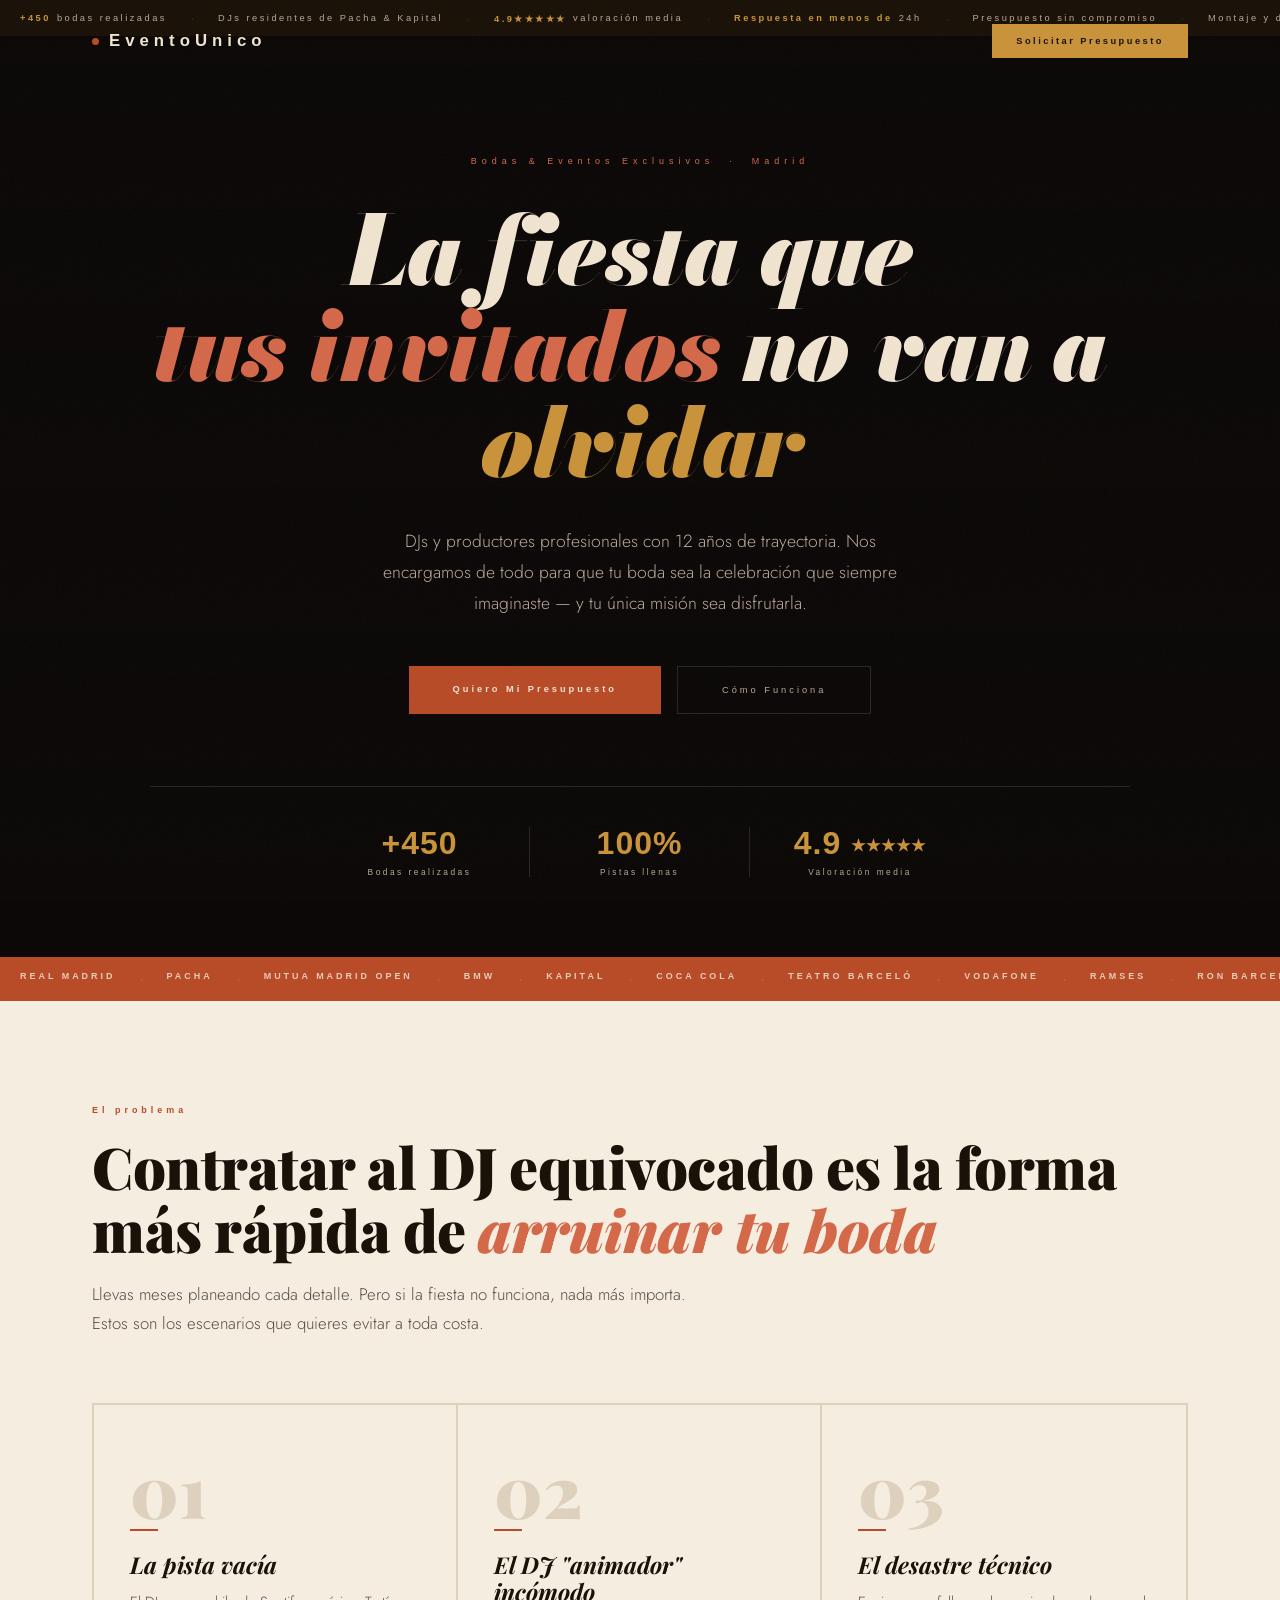
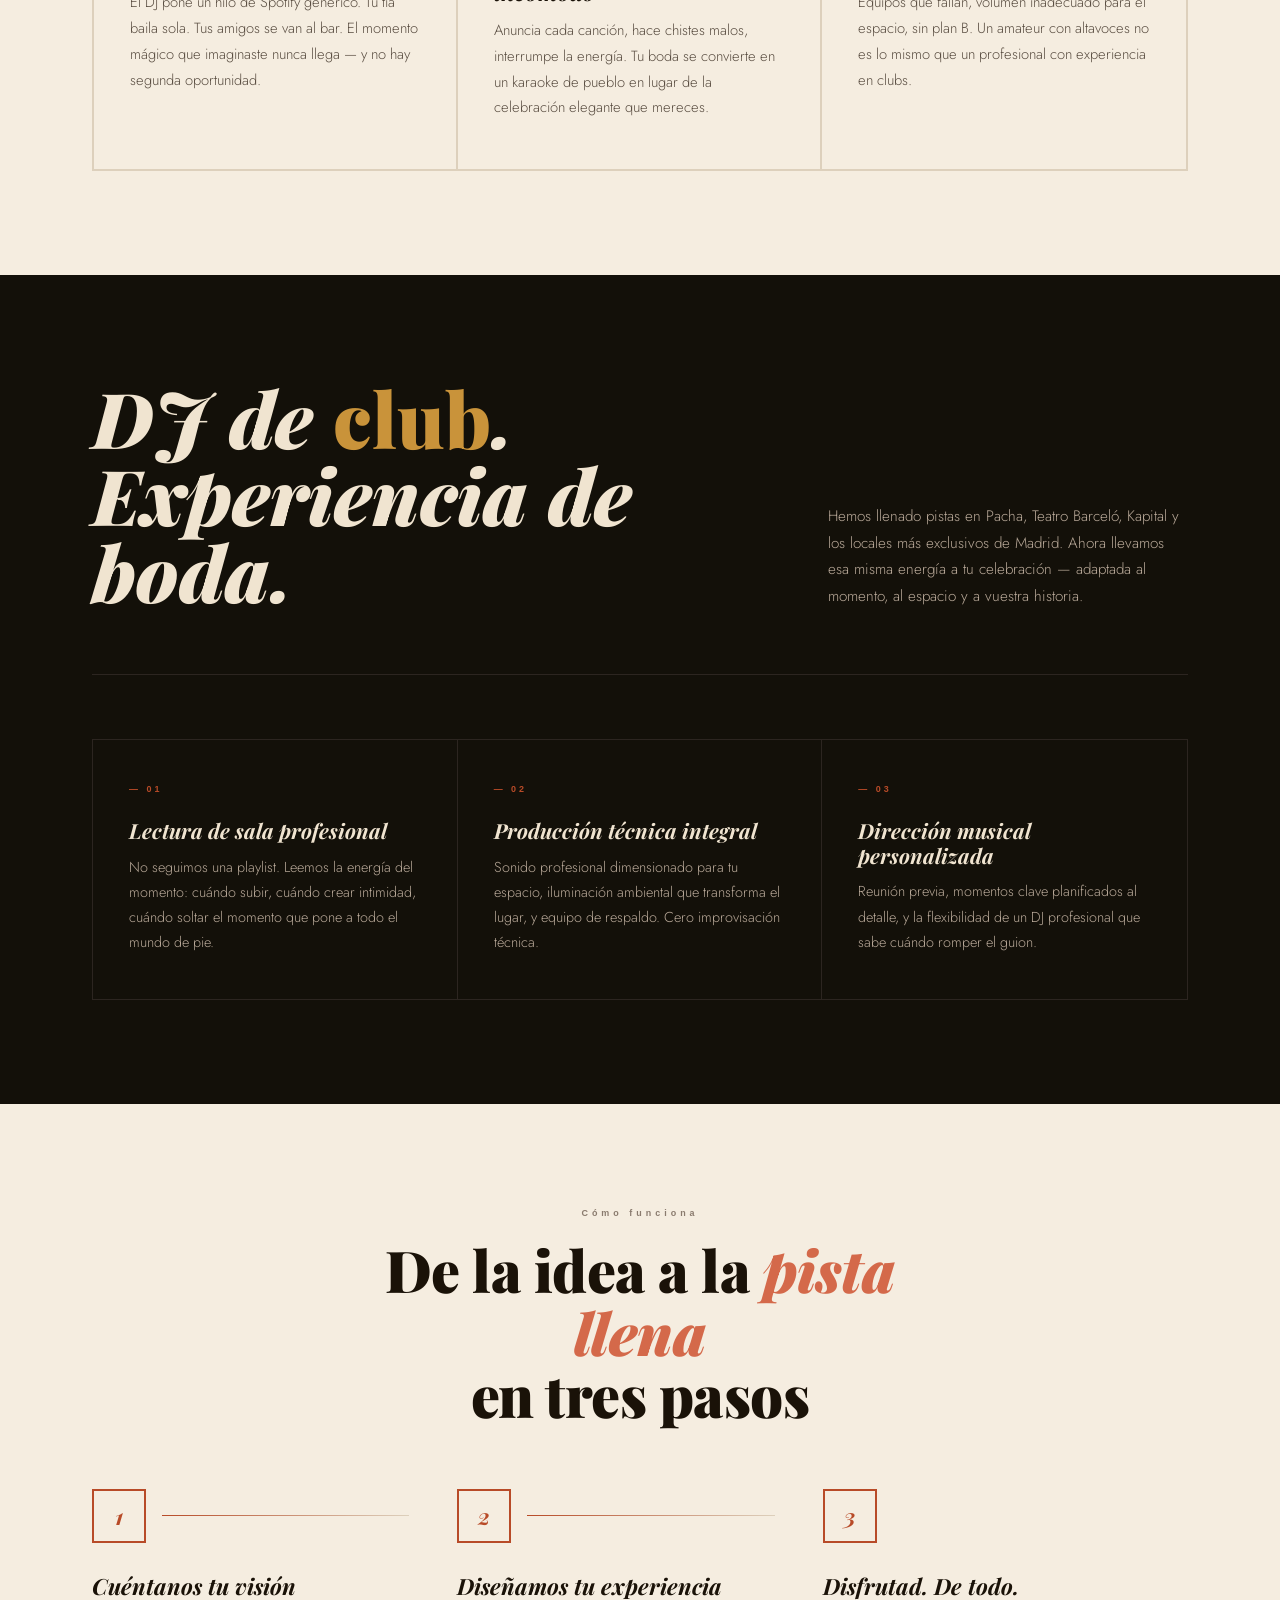
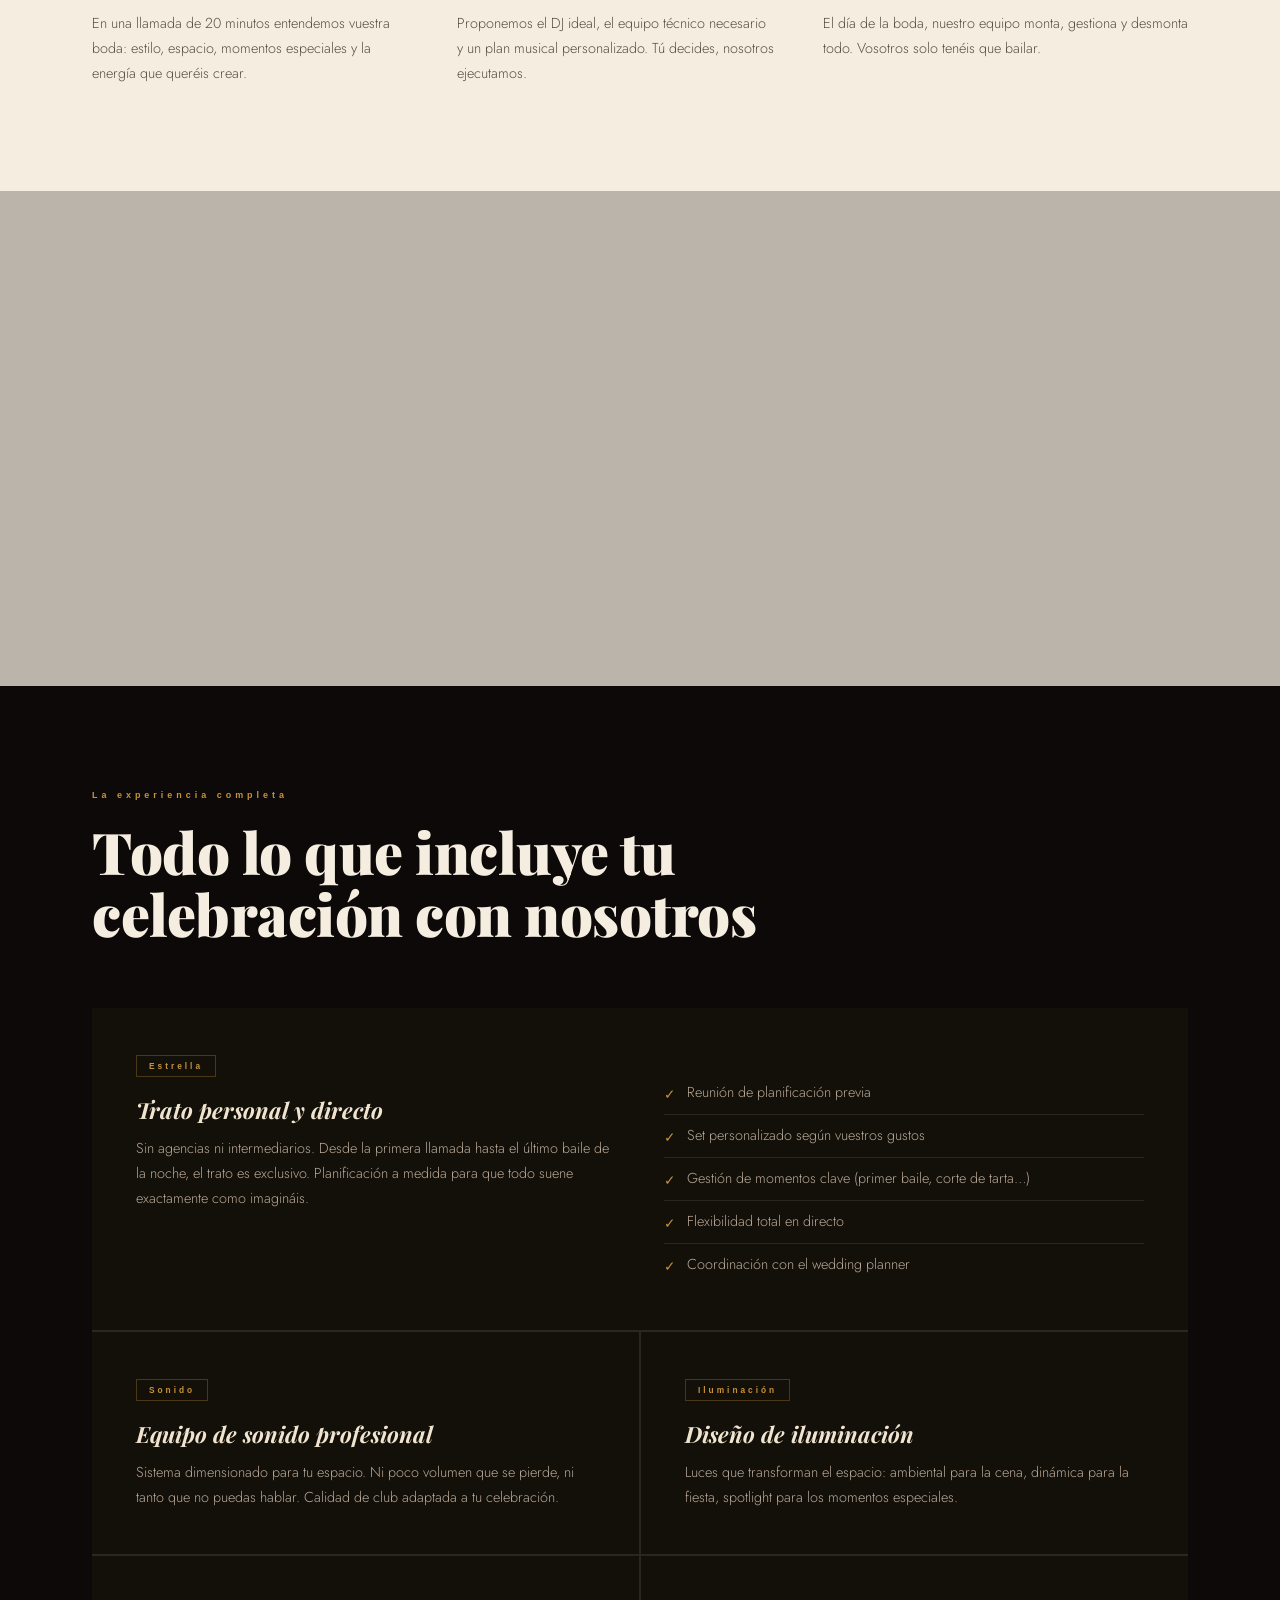
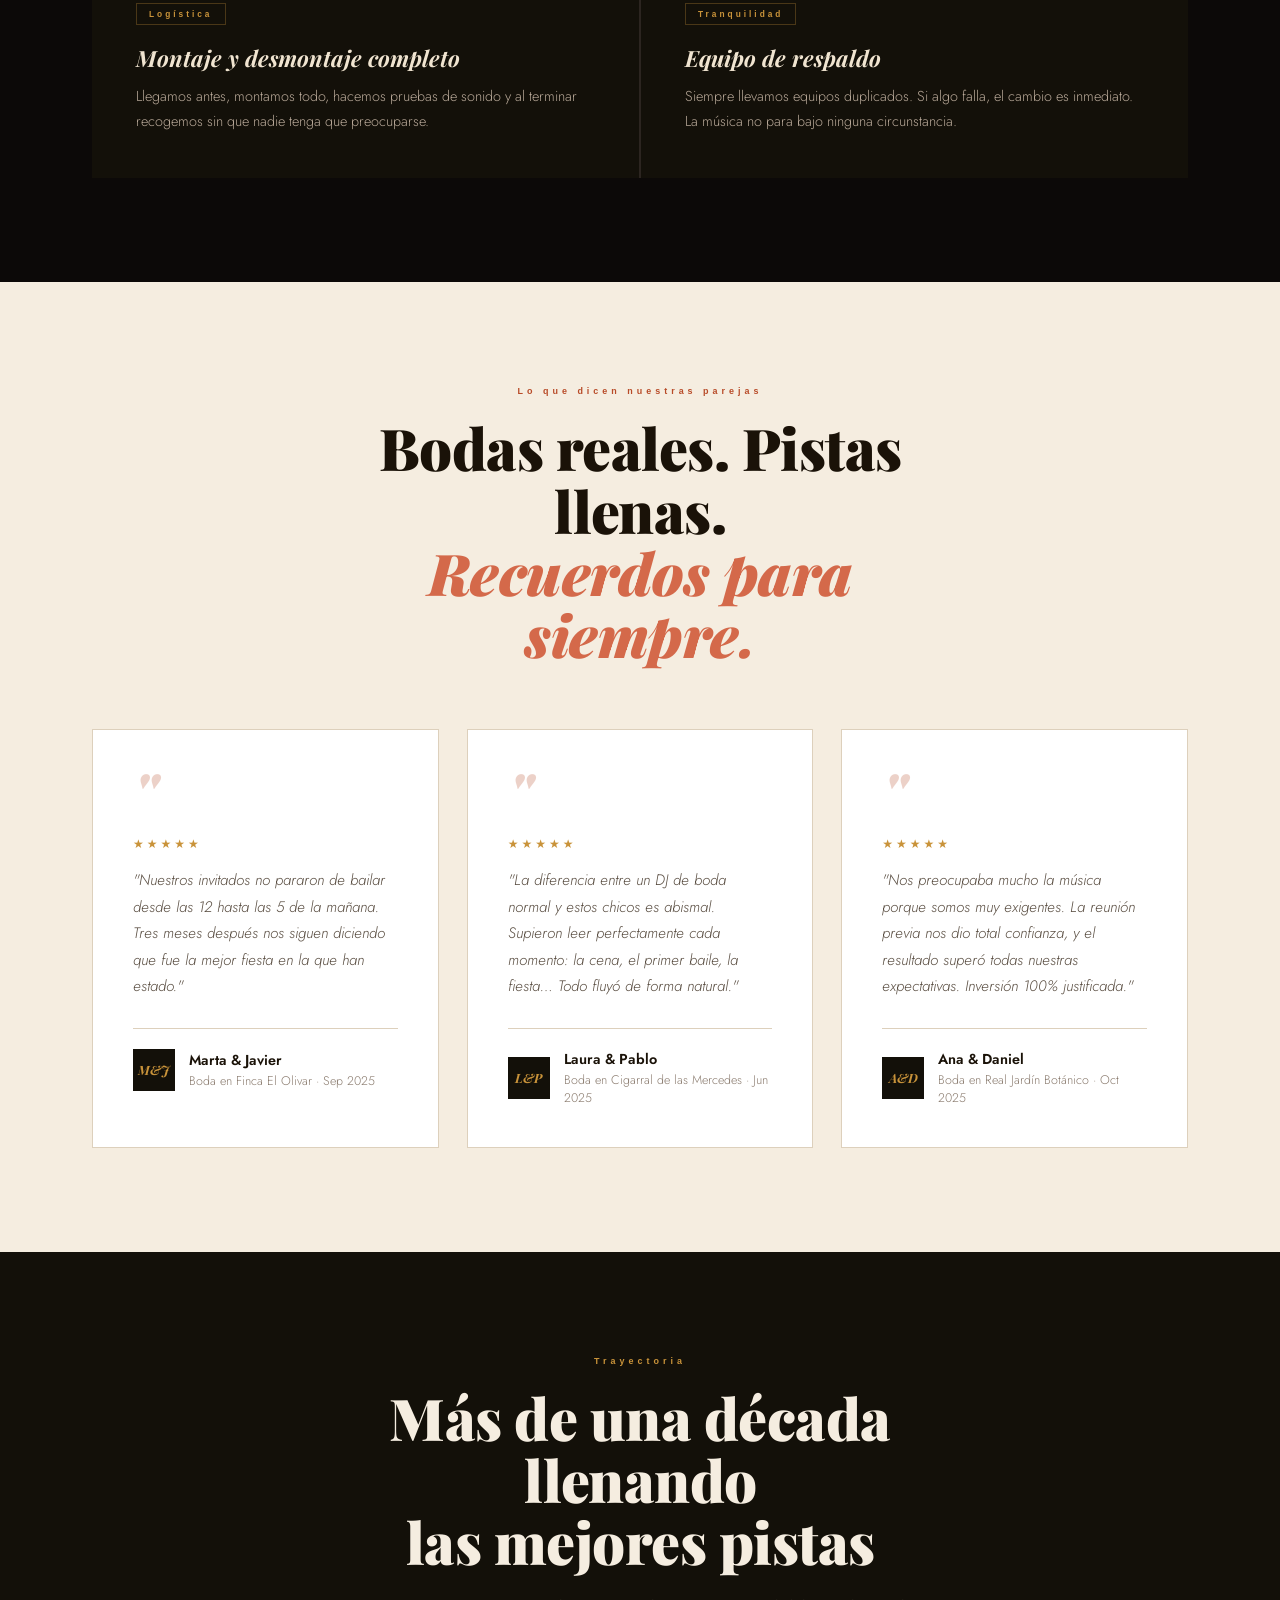
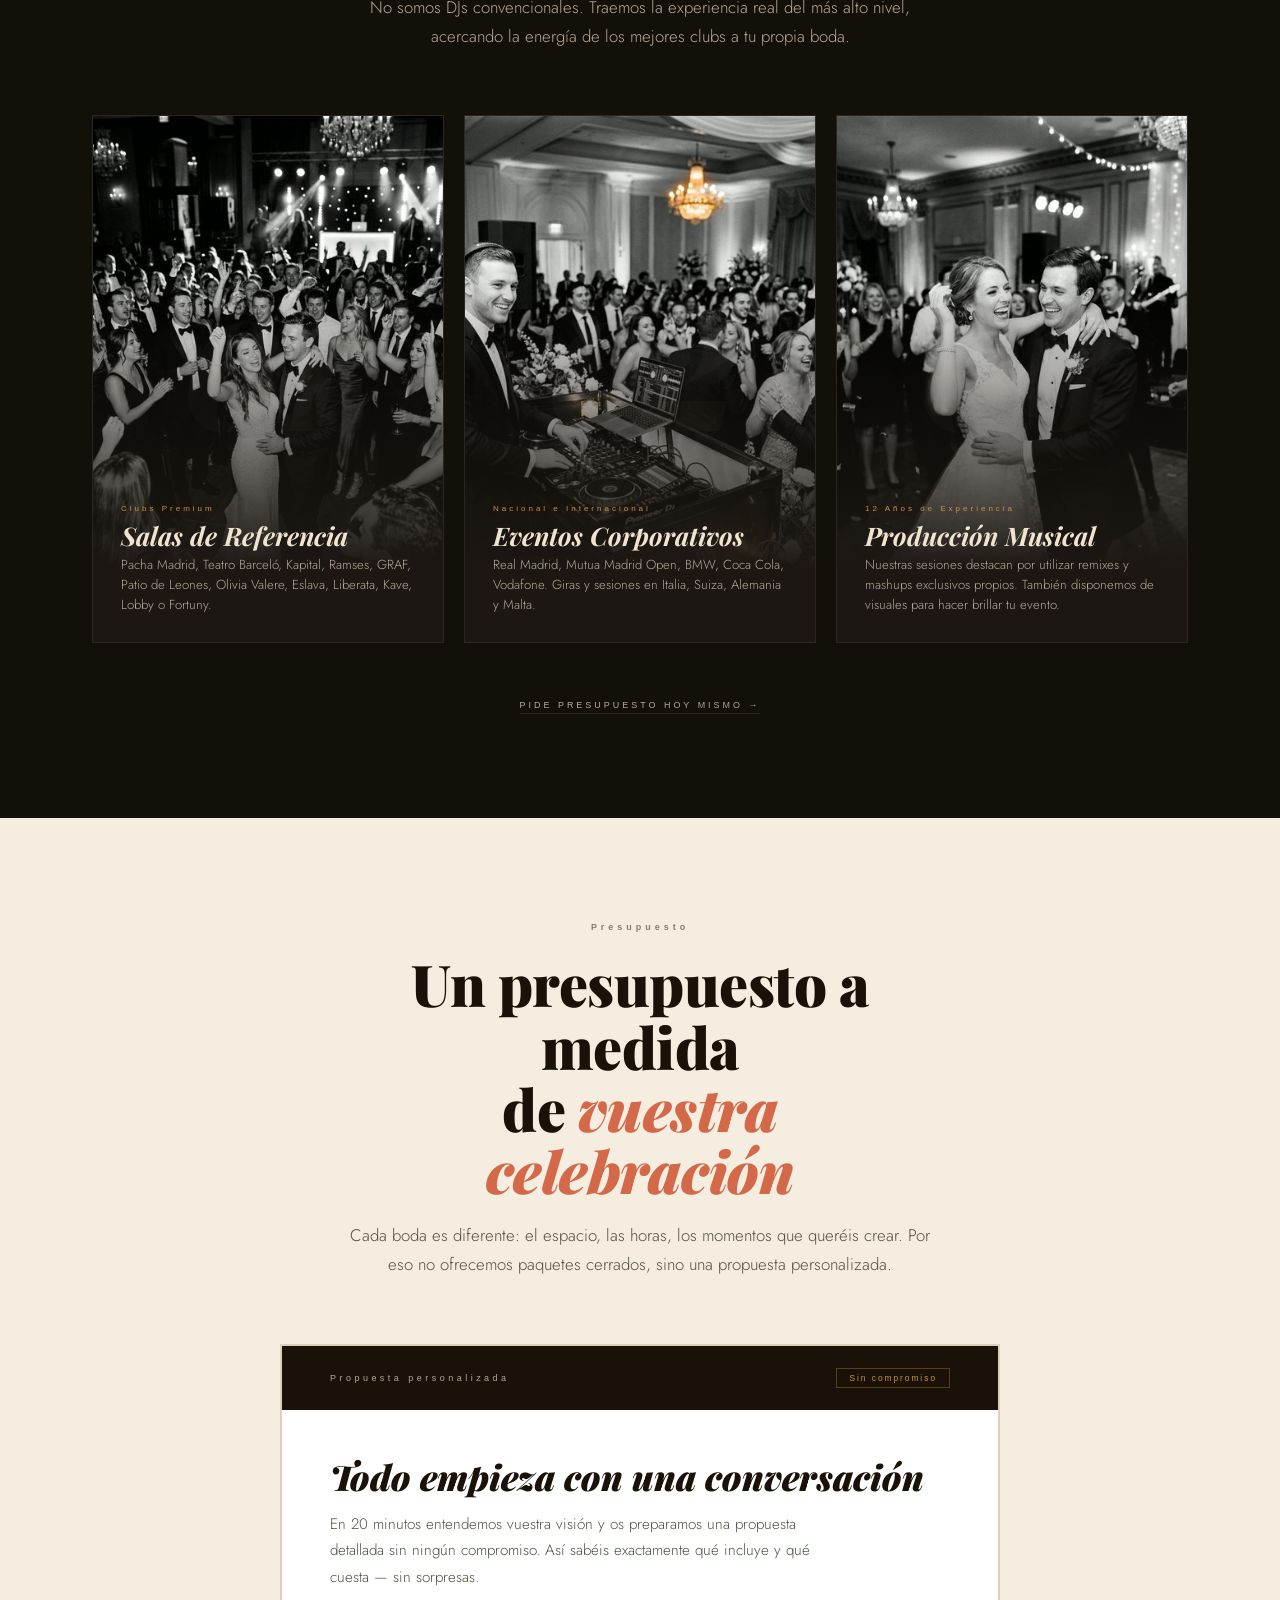
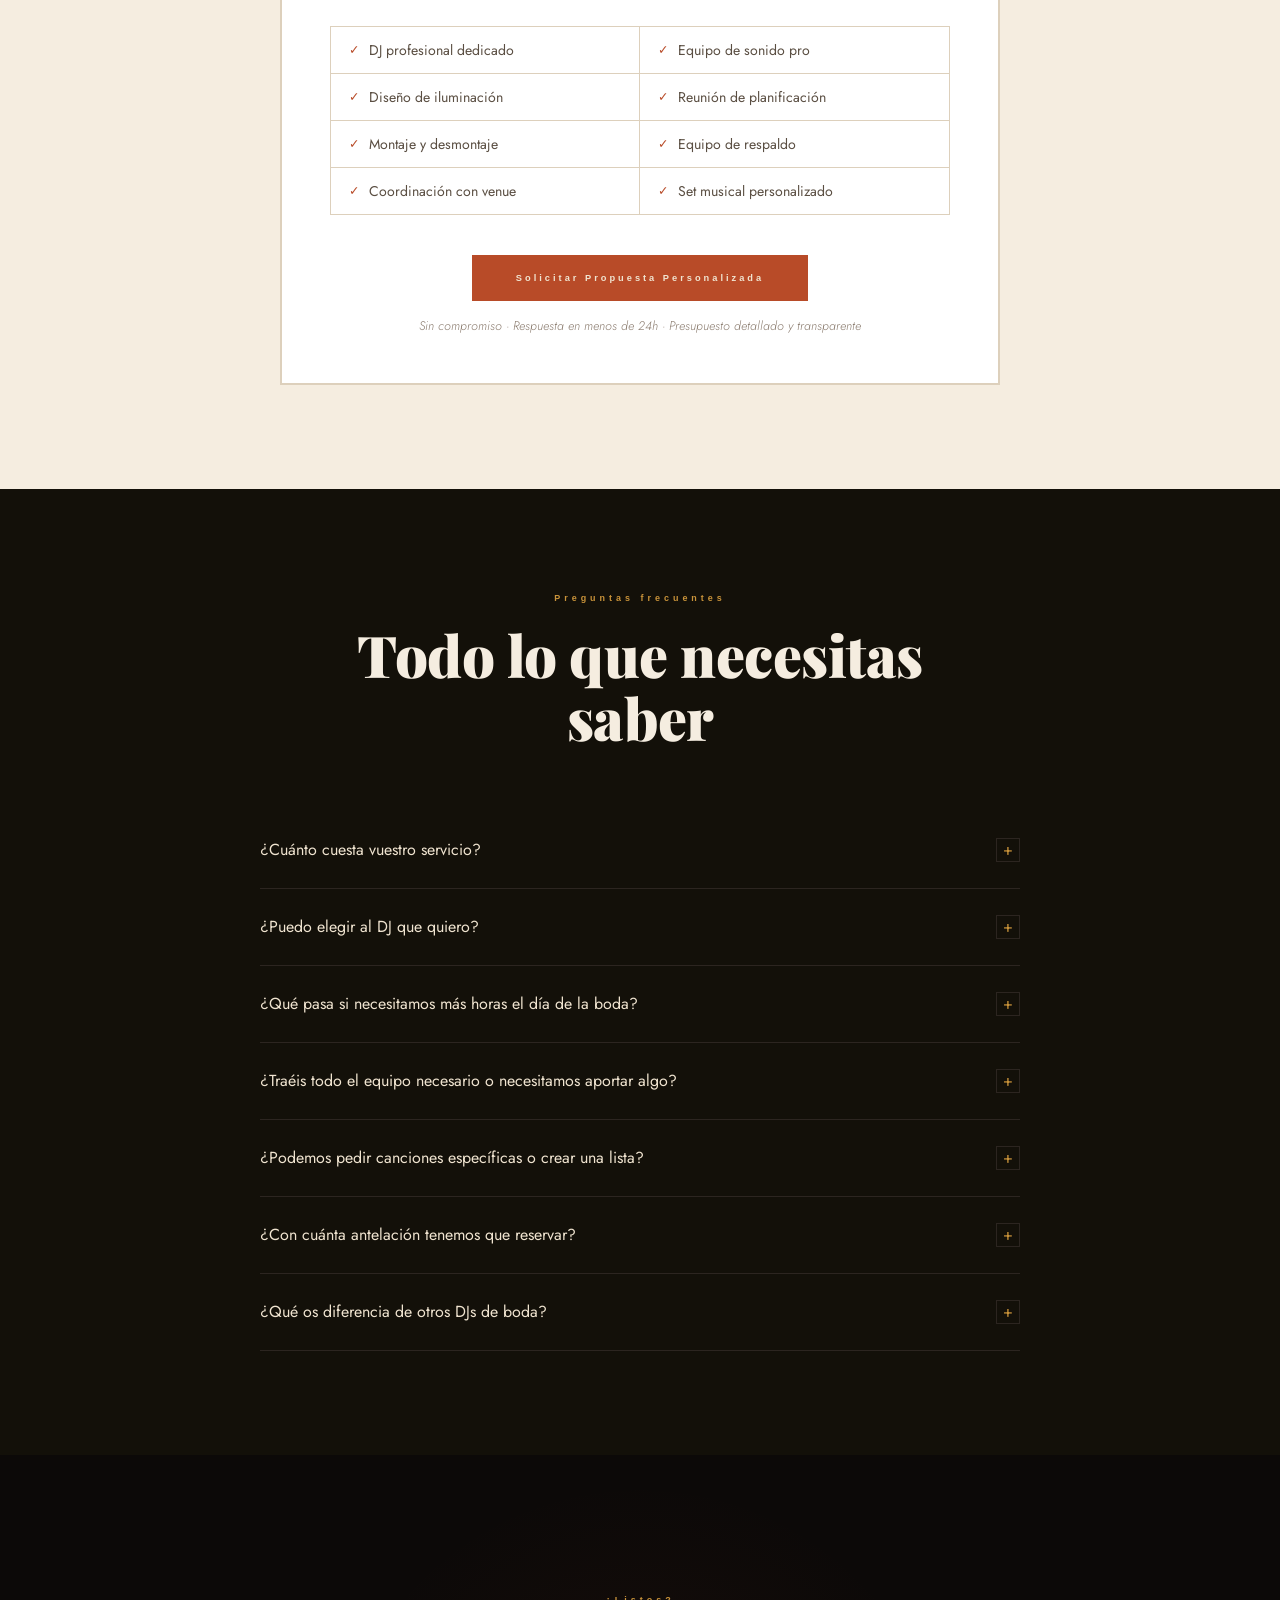
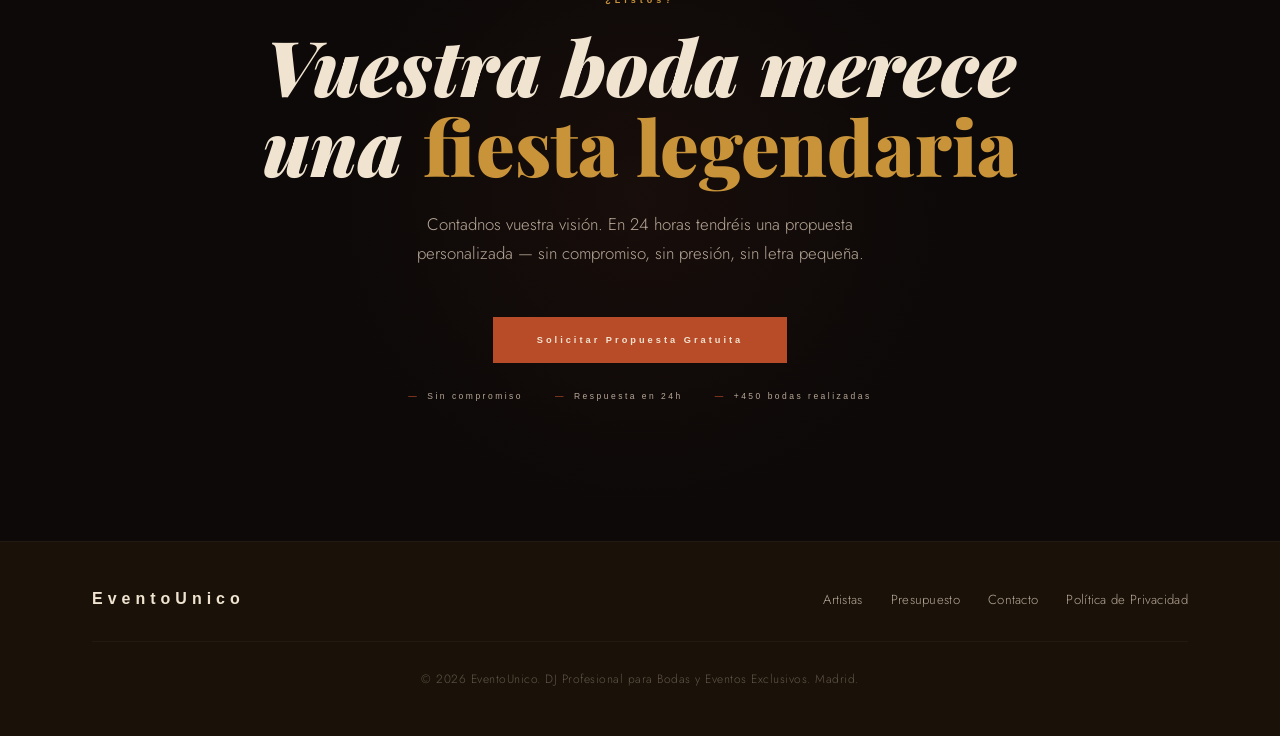
==== commit 1cba92bc: "texto1" ====
--- a/index.html
+++ b/index.html
@@ -119,7 +119,7 @@
   <section class="solution sp">
     <div class="container">
       <div class="sol-header reveal">
-        <h2 class="sol-big">DJs de <em>club</em>.<br>Experiencia de boda.</h2>
+        <h2 class="sol-big">DJ de <em>club</em>.<br>Experiencia de boda.</h2>
         <p class="sol-sub">Hemos llenado pistas en Pacha, Teatro Barceló, Kapital y los locales más exclusivos de
           Madrid. Ahora llevamos esa misma energía a tu celebración — adaptada al momento, al espacio y a vuestra
           historia.</p>
--- a/assets/css/style.css
+++ b/assets/css/style.css
@@ -1,1583 +1,1583 @@
 /* ── TOKENS ── */
-    :root {
-      --cream: #F5EDE0;
-      --cream-deep: #EDE1CE;
-      --parchment: #DDD0BC;
-      --ink: #1A1208;
-      --ink-muted: #5A4E42;
-      --ink-faint: #8A7B6E;
-      --black: #0C0908;
-      --dark: #131009;
-      --dark-card: #1C1712;
-      --dark-border: #2C2520;
-      --coal: #231D17;
-      --terra: #B84B28;
-      --terra-light: #D4694A;
-      --gold: #C9933A;
-      --gold-light: #DDB96A;
-      --ivory: #F0E4D0;
-      --ivory-muted: #B8A898;
-      --serif: 'Bodoni Moda', Georgia, serif;
-      /* hero only */
-      --serif2: 'Playfair Display', Georgia, serif;
-      /* section headings */
-      --label: 'Syncopate', sans-serif;
-      --body: 'Jost', system-ui, sans-serif;
-    }
-
-    * {
-      margin: 0;
-      padding: 0;
-      box-sizing: border-box;
-    }
-
-    html {
-      scroll-behavior: smooth;
-      font-size: 16px;
-    }
-
-    body {
-      font-family: var(--body);
-      background: var(--cream);
-      color: var(--ink);
-      overflow-x: hidden;
-      -webkit-font-smoothing: antialiased;
-      font-weight: 400;
-    }
-
-    body::after {
-      content: '';
-      position: fixed;
-      inset: 0;
-      pointer-events: none;
-      z-index: 9999;
-      opacity: 0.022;
-      background-image: url("data:image/svg+xml,%3Csvg viewBox='0 0 512 512' xmlns='http://www.w3.org/2000/svg'%3E%3Cfilter id='g'%3E%3CfeTurbulence type='fractalNoise' baseFrequency='0.75' numOctaves='4' stitchTiles='stitch'/%3E%3C/filter%3E%3Crect width='100%25' height='100%25' filter='url(%23g)'/%3E%3C/svg%3E");
-    }
-
-    /* ── UTILS ── */
-    .container {
-      max-width: 1160px;
-      margin: 0 auto;
-      padding: 0 32px;
-    }
-
-    .sp {
-      padding: 104px 0;
-    }
-
-    /* ── ANNOUNCEMENT BAR ── */
-    .announce {
-      background: var(--ink);
-      padding: 10px 0;
-      overflow: hidden;
-    }
-
-    .announce-track {
-      display: flex;
-      white-space: nowrap;
-      animation: marquee-slow 50s linear infinite;
-    }
-
-    .announce-track .a-item {
-      font-family: var(--label);
-      font-size: 0.58rem;
-      letter-spacing: 2.5px;
-      padding: 0 20px;
-      color: var(--ivory-muted);
-      display: flex;
-      align-items: center;
-      gap: 6px;
-    }
-
-    .announce-track .a-item strong {
-      color: var(--gold);
-      font-weight: 700;
-    }
-
-    .announce-track .a-sep {
-      color: rgba(184, 168, 152, 0.25);
-      font-size: 0.7rem;
-      padding: 0 4px;
-    }
-
-    @keyframes marquee-slow {
-      from {
-        transform: translateX(0);
-      }
-
-      to {
-        transform: translateX(-50%);
-      }
-    }
-
-    /* ── NAVIGATION ── */
-    .nav {
-      position: fixed;
-      top: 0;
-      left: 0;
-      right: 0;
-      z-index: 200;
-      padding: 24px 0;
-      transition: all 0.5s cubic-bezier(0.16, 1, 0.3, 1);
-    }
-
-    .nav.scrolled {
-      background: rgba(12, 9, 8, 0.93);
-      backdrop-filter: blur(24px) saturate(1.4);
-      padding: 16px 0;
-      border-bottom: 1px solid var(--dark-border);
-    }
-
-    .nav-inner {
-      max-width: 1160px;
-      margin: 0 auto;
-      padding: 0 32px;
-      display: flex;
-      align-items: center;
-      justify-content: space-between;
-    }
-
-    .nav-logo {
-      font-family: var(--label);
-      font-size: 1.05rem;
-      font-weight: 700;
-      color: var(--ivory);
-      letter-spacing: 5px;
-      text-decoration: none;
-      display: flex;
-      align-items: center;
-      gap: 10px;
-    }
-
-    .nav-dot {
-      width: 7px;
-      height: 7px;
-      background: var(--terra);
-      border-radius: 50%;
-      animation: pulse-dot 2.5s ease-in-out infinite;
-    }
-
-    @keyframes pulse-dot {
-
-      0%,
-      100% {
-        transform: scale(1);
-        opacity: 1;
-      }
-
-      50% {
-        transform: scale(1.5);
-        opacity: 0.6;
-      }
-    }
-
-    .nav-cta {
-      font-family: var(--label);
-      font-size: 0.58rem;
-      font-weight: 700;
-      letter-spacing: 2.5px;
-      color: var(--ink);
-      background: var(--gold);
-      padding: 12px 24px;
-      text-decoration: none;
-      transition: background 0.3s ease;
-    }
-
-    .nav-cta:hover {
-      background: var(--gold-light);
-    }
-
-    /* ── HERO ── */
-    .hero {
-      min-height: 100vh;
-      background: var(--black);
-      position: relative;
-      display: flex;
-      flex-direction: column;
-      justify-content: center;
-      align-items: center;
-      text-align: center;
-      overflow: hidden;
-      padding: 120px 32px 80px;
-    }
-
-    .hero-bg {
-      position: absolute;
-      inset: 0;
-      z-index: 0;
-    }
-
-    .hero-bg::after {
-      content: '';
-      position: absolute;
-      inset: 0;
-      background: linear-gradient(rgba(12, 9, 8, 0.4), rgba(12, 9, 8, 0.95));
-      z-index: 1;
-    }
-
-    .bg-slide {
-      position: absolute;
-      inset: 0;
-      background-size: cover;
-      background-position: center;
-      opacity: 0;
-      animation: slideFade 24s infinite both;
-      z-index: 0;
-    }
-
-    .bg-slide:nth-child(1) {
-      animation-delay: 2s;
-    }
-
-    .bg-slide:nth-child(2) {
-      animation-delay: 10s;
-    }
-
-    .bg-slide:nth-child(3) {
-      animation-delay: 18s;
-    }
-
-    @keyframes slideFade {
-      0% {
-        opacity: 0;
-        transform: scale(1);
-      }
-
-      6% {
-        opacity: 1;
-      }
-
-      25% {
-        opacity: 1;
-      }
-
-      35% {
-        opacity: 0;
-        transform: scale(1.05);
-      }
-
-      100% {
-        opacity: 0;
-        transform: scale(1);
-      }
-    }
-
-    .sound-rings {
-      position: absolute;
-      top: 50%;
-      left: 50%;
-      transform: translate(-50%, -50%);
-      pointer-events: none;
-    }
-
-    .ring {
-      position: absolute;
-      top: 50%;
-      left: 50%;
-      transform: translate(-50%, -50%);
-      border-radius: 50%;
-      border: 1px solid var(--terra);
-      opacity: 0;
-      animation: ring-pulse 4.5s ease-out infinite;
-    }
-
-    .ring:nth-child(1) {
-      width: 160px;
-      height: 160px;
-      animation-delay: 0s;
-    }
-
-    .ring:nth-child(2) {
-      width: 160px;
-      height: 160px;
-      animation-delay: 1.1s;
-      border-color: var(--gold);
-    }
-
-    .ring:nth-child(3) {
-      width: 160px;
-      height: 160px;
-      animation-delay: 2.2s;
-    }
-
-    .ring:nth-child(4) {
-      width: 160px;
-      height: 160px;
-      animation-delay: 3.3s;
-      border-color: var(--gold);
-    }
-
-    @keyframes ring-pulse {
-      0% {
-        transform: translate(-50%, -50%) scale(0.3);
-        opacity: 0.5;
-      }
-
-      100% {
-        transform: translate(-50%, -50%) scale(7);
-        opacity: 0;
-      }
-    }
-
-    .hero-content {
-      position: relative;
-      z-index: 2;
-      max-width: 980px;
-    }
-
-    .hero-eyebrow {
-      font-family: var(--label);
-      font-size: 0.56rem;
-      letter-spacing: 5px;
-      color: var(--terra-light);
-      margin-bottom: 36px;
-      display: block;
-      opacity: 0;
-      animation: fadeUp 0.6s ease forwards 0.2s;
-    }
-
-    .hero-title {
-      font-family: var(--serif);
-      font-size: clamp(3rem, 7.5vw, 6.8rem);
-      font-weight: 900;
-      font-style: italic;
-      color: var(--ivory);
-      line-height: 1.0;
-      letter-spacing: -2px;
-      margin-bottom: 36px;
-    }
-
-    .hero-title .w {
-      display: inline-block;
-      opacity: 0;
-      transform: translateY(44px);
-      animation: word-in 0.75s cubic-bezier(0.16, 1, 0.3, 1) forwards;
-    }
-
-    .hero-title .w1 {
-      animation-delay: 0.4s;
-    }
-
-    .hero-title .w2 {
-      animation-delay: 0.55s;
-    }
-
-    .hero-title .w3 {
-      animation-delay: 0.7s;
-    }
-
-    .hero-title .w4 {
-      animation-delay: 0.85s;
-      color: var(--terra-light);
-    }
-
-    .hero-title .w5 {
-      animation-delay: 1.0s;
-    }
-
-    .hero-title .w6 {
-      animation-delay: 1.15s;
-      color: var(--gold);
-    }
-
-    @keyframes word-in {
-      to {
-        opacity: 1;
-        transform: translateY(0);
-      }
-    }
-
-    @keyframes fadeUp {
-      from {
-        opacity: 0;
-        transform: translateY(20px);
-      }
-
-      to {
-        opacity: 1;
-        transform: translateY(0);
-      }
-    }
-
-    .hero-sub {
-      font-size: 1.1rem;
-      font-weight: 300;
-      color: var(--ivory-muted);
-      max-width: 560px;
-      margin: 0 auto 48px;
-      line-height: 1.75;
-      opacity: 0;
-      animation: fadeUp 0.7s ease forwards 1.5s;
-    }
-
-    .hero-btns {
-      display: flex;
-      gap: 16px;
-      justify-content: center;
-      flex-wrap: wrap;
-      opacity: 0;
-      animation: fadeUp 0.7s ease forwards 1.7s;
-    }
-
-    .btn-terra {
-      background: var(--terra);
-      color: var(--ivory);
-      font-family: var(--label);
-      font-size: 0.58rem;
-      font-weight: 700;
-      letter-spacing: 3px;
-      padding: 18px 44px;
-      border: none;
-      text-decoration: none;
-      display: inline-block;
-      transition: background 0.3s ease, transform 0.3s ease;
-      cursor: pointer;
-    }
-
-    .btn-terra:hover {
-      background: var(--terra-light);
-      transform: translateY(-2px);
-    }
-
-    .btn-outline {
-      background: transparent;
-      color: var(--ivory-muted);
-      font-family: var(--label);
-      font-size: 0.58rem;
-      letter-spacing: 3px;
-      padding: 18px 44px;
-      border: 1px solid var(--dark-border);
-      text-decoration: none;
-      display: inline-block;
-      transition: all 0.3s ease;
-    }
-
-    .btn-outline:hover {
-      border-color: var(--ivory-muted);
-      color: var(--ivory);
-    }
-
-    .hero-stats {
-      display: flex;
-      justify-content: center;
-      margin-top: 72px;
-      border-top: 1px solid var(--dark-border);
-      padding-top: 40px;
-      opacity: 0;
-      animation: fadeUp 0.7s ease forwards 1.9s;
-    }
-
-    .hero-stat {
-      flex: 1;
-      max-width: 220px;
-      text-align: center;
-      padding: 0 32px;
-      border-right: 1px solid var(--dark-border);
-    }
-
-    .hero-stat:last-child {
-      border-right: none;
-    }
-
-    .hero-stat-num {
-      font-family: var(--label);
-      font-size: 2rem;
-      font-weight: 700;
-      color: var(--gold);
-      line-height: 1;
-      letter-spacing: 1px;
-    }
-
-    .hero-stat-label {
-      font-family: var(--label);
-      font-size: 0.52rem;
-      letter-spacing: 2.5px;
-      color: var(--ivory-muted);
-      margin-top: 8px;
-    }
-
-    /* ── MARQUEE DIVIDER ── */
-    .marquee-bar {
-      background: var(--terra);
-      padding: 14px 0;
-      overflow: hidden;
-    }
-
-    .marquee-track {
-      display: flex;
-      white-space: nowrap;
-      animation: marquee 28s linear infinite;
-    }
-
-    .marquee-track .m-item {
-      font-family: var(--label);
-      font-size: 0.56rem;
-      font-weight: 700;
-      letter-spacing: 3px;
-      color: rgba(240, 228, 208, 0.85);
-      padding: 0 20px;
-    }
-
-    .marquee-track .m-sep {
-      color: rgba(240, 228, 208, 0.3);
-      padding: 0 4px;
-      font-size: 0.7rem;
-    }
-
-    @keyframes marquee {
-      from {
-        transform: translateX(0);
-      }
-
-      to {
-        transform: translateX(-50%);
-      }
-    }
-
-    /* ── SHARED HEADINGS ── */
-    .eyebrow {
-      font-family: var(--label);
-      font-size: 0.56rem;
-      font-weight: 700;
-      letter-spacing: 4px;
-      color: var(--terra);
-      margin-bottom: 20px;
-      display: block;
-    }
-
-    .eyebrow.gold {
-      color: var(--gold);
-    }
-
-    .eyebrow.dim {
-      color: var(--ink-faint);
-    }
-
-    .h2 {
-      font-family: var(--serif2);
-      font-size: clamp(2.2rem, 4.5vw, 3.6rem);
-      font-weight: 900;
-      line-height: 1.08;
-      letter-spacing: -0.5px;
-    }
-
-    .h2.ink {
-      color: var(--ink);
-    }
-
-    .h2.cream {
-      color: var(--cream);
-    }
-
-    .h2 em {
-      font-style: italic;
-      color: var(--terra-light);
-    }
-
-    .h2.cream em {
-      color: var(--gold-light);
-    }
-
-    .lead {
-      font-size: 1.05rem;
-      font-weight: 300;
-      line-height: 1.75;
-      color: var(--ink-muted);
-      margin-top: 20px;
-      max-width: 620px;
-    }
-
-    .lead.light {
-      color: var(--ivory-muted);
-    }
-
-    /* ── PROBLEM ── */
-    .problem {
-      background: var(--cream);
-    }
-
-    .problem-grid {
-      display: grid;
-      grid-template-columns: repeat(3, 1fr);
-      margin-top: 64px;
-      border: 2px solid var(--parchment);
-    }
-
-    .problem-card {
-      background: var(--cream);
-      padding: 48px 36px;
-      border-right: 2px solid var(--parchment);
-      transition: background 0.3s ease;
-    }
-
-    .problem-card:last-child {
-      border-right: none;
-    }
-
-    .problem-card:hover {
-      background: var(--cream-deep);
-    }
-
-    .p-num {
-      font-family: var(--serif2);
-      font-size: 4.5rem;
-      font-weight: 900;
-      color: var(--parchment);
-      line-height: 1;
-      margin-bottom: 4px;
-      transition: color 0.3s ease;
-    }
-
-    .problem-card:hover .p-num {
-      color: rgba(184, 75, 40, 0.12);
-    }
-
-    .p-rule {
-      width: 28px;
-      height: 2px;
-      background: var(--terra);
-      margin-bottom: 20px;
-    }
-
-    .problem-card h3 {
-      font-family: var(--serif2);
-      font-size: 1.45rem;
-      font-weight: 700;
-      font-style: italic;
-      color: var(--ink);
-      margin-bottom: 12px;
-      line-height: 1.2;
-    }
-
-    .problem-card p {
-      font-size: 0.92rem;
-      font-weight: 300;
-      line-height: 1.75;
-      color: var(--ink-muted);
-    }
-
-    /* ── SOLUTION ── */
-    .solution {
-      background: var(--dark);
-    }
-
-    .sol-header {
-      display: flex;
-      align-items: flex-end;
-      justify-content: space-between;
-      gap: 48px;
-      border-bottom: 1px solid var(--dark-border);
-      padding-bottom: 64px;
-      margin-bottom: 64px;
-    }
-
-    .sol-big {
-      font-family: var(--serif2);
-      font-size: clamp(2.8rem, 6vw, 5.5rem);
-      font-weight: 900;
-      font-style: italic;
-      color: var(--ivory);
-      line-height: 1.0;
-      flex: 1;
-    }
-
-    .sol-big em {
-      font-style: normal;
-      color: var(--gold);
-    }
-
-    .sol-sub {
-      flex: 0 0 360px;
-      font-size: 0.95rem;
-      font-weight: 300;
-      line-height: 1.75;
-      color: var(--ivory-muted);
-    }
-
-    .sol-feats {
-      display: grid;
-      grid-template-columns: repeat(3, 1fr);
-      border: 1px solid var(--dark-border);
-    }
-
-    .sol-feat {
-      padding: 44px 36px;
-      border-right: 1px solid var(--dark-border);
-      transition: background 0.3s ease;
-    }
-
-    .sol-feat:last-child {
-      border-right: none;
-    }
-
-    .sol-feat:hover {
-      background: var(--coal);
-    }
-
-    .feat-n {
-      font-family: var(--label);
-      font-size: 0.56rem;
-      font-weight: 700;
-      letter-spacing: 3px;
-      color: var(--terra);
-      margin-bottom: 24px;
-    }
-
-    .sol-feat h3 {
-      font-family: var(--serif2);
-      font-size: 1.3rem;
-      font-weight: 700;
-      font-style: italic;
-      color: var(--ivory);
-      margin-bottom: 12px;
-      line-height: 1.2;
-    }
-
-    .sol-feat p {
-      font-size: 0.9rem;
-      font-weight: 300;
-      line-height: 1.75;
-      color: var(--ivory-muted);
-    }
-
-    /* ── HOW IT WORKS ── */
-    .how {
-      background: var(--cream);
-    }
-
-    .steps {
-      display: grid;
-      grid-template-columns: repeat(3, 1fr);
-      margin-top: 64px;
-    }
-
-    .step {
-      padding-right: 48px;
-    }
-
-    .step:last-child {
-      padding-right: 0;
-    }
-
-    .step-head {
-      display: flex;
-      align-items: center;
-      gap: 16px;
-      margin-bottom: 28px;
-    }
-
-    .step-circle {
-      width: 54px;
-      height: 54px;
-      border: 2px solid var(--terra);
-      display: flex;
-      align-items: center;
-      justify-content: center;
-      font-family: var(--serif2);
-      font-size: 1.4rem;
-      font-weight: 700;
-      font-style: italic;
-      color: var(--terra);
-      flex-shrink: 0;
-      background: var(--cream);
-      position: relative;
-      z-index: 1;
-    }
-
-    .step-line {
-      flex: 1;
-      height: 1px;
-      background: linear-gradient(90deg, var(--terra), var(--parchment));
-    }
-
-    .step:last-child .step-line {
-      display: none;
-    }
-
-    .step h3 {
-      font-family: var(--serif2);
-      font-size: 1.4rem;
-      font-weight: 700;
-      font-style: italic;
-      color: var(--ink);
-      margin-bottom: 10px;
-    }
-
-    .step p {
-      font-size: 0.9rem;
-      font-weight: 300;
-      line-height: 1.75;
-      color: var(--ink-muted);
-    }
-
-    /* ── EXPERIENCE ── */
-    .experience {
-      background: var(--black);
-    }
-
-    .exp-grid {
-      display: grid;
-      grid-template-columns: 1fr 1fr;
-      gap: 2px;
-      margin-top: 64px;
-      background: var(--dark-border);
-    }
-
-    .exp-card {
-      background: var(--dark);
-      padding: 44px;
-      transition: background 0.3s ease;
-    }
-
-    .exp-card:hover {
-      background: var(--coal);
-    }
-
-    .exp-card.full {
-      grid-column: 1 / -1;
-      display: grid;
-      grid-template-columns: 1fr 1fr;
-      gap: 48px;
-      align-items: start;
-    }
-
-    .exp-tag {
-      font-family: var(--label);
-      font-size: 0.52rem;
-      font-weight: 700;
-      letter-spacing: 3px;
-      color: var(--gold);
-      border: 1px solid rgba(201, 147, 58, 0.3);
-      padding: 5px 12px;
-      display: inline-block;
-      margin-bottom: 20px;
-    }
-
-    .exp-card h3 {
-      font-family: var(--serif2);
-      font-size: 1.4rem;
-      font-weight: 700;
-      font-style: italic;
-      color: var(--ivory);
-      margin-bottom: 12px;
-      line-height: 1.2;
-    }
-
-    .exp-card p {
-      font-size: 0.9rem;
-      font-weight: 300;
-      line-height: 1.75;
-      color: var(--ivory-muted);
-    }
-
-    .exp-list {
-      list-style: none;
-      margin-top: 20px;
-    }
-
-    .exp-list li {
-      display: flex;
-      align-items: flex-start;
-      gap: 12px;
-      padding: 10px 0;
-      border-bottom: 1px solid var(--dark-border);
-      font-size: 0.9rem;
-      font-weight: 300;
-      color: var(--ivory-muted);
-    }
-
-    .exp-list li:last-child {
-      border-bottom: none;
-    }
-
-    .ck {
-      color: var(--gold);
-      flex-shrink: 0;
-      margin-top: 2px;
-      font-size: 0.85rem;
-    }
-
-    /* ── TESTIMONIALS ── */
-    .testimonials {
-      background: var(--cream);
-    }
-
-    .test-grid {
-      display: grid;
-      grid-template-columns: repeat(3, 1fr);
-      gap: 28px;
-      margin-top: 64px;
-    }
-
-    .test-card {
-      padding: 40px;
-      border: 1px solid var(--parchment);
-      background: white;
-      transition: transform 0.3s ease, box-shadow 0.3s ease;
-    }
-
-    .test-card:hover {
-      transform: translateY(-4px);
-      box-shadow: 0 14px 40px rgba(26, 18, 8, 0.09);
-    }
-
-    .test-qm {
-      font-family: var(--serif2);
-      font-size: 3.5rem;
-      font-weight: 900;
-      font-style: italic;
-      color: var(--terra);
-      line-height: 0.8;
-      margin-bottom: 20px;
-      opacity: 0.25;
-      display: block;
-    }
-
-    .test-stars {
-      color: var(--gold);
-      font-size: 0.75rem;
-      letter-spacing: 3px;
-      margin-bottom: 14px;
-      display: block;
-    }
-
-    .test-text {
-      font-size: 0.95rem;
-      font-weight: 300;
-      line-height: 1.75;
-      color: var(--ink-muted);
-      font-style: italic;
-      margin-bottom: 28px;
-    }
-
-    .test-author {
-      display: flex;
-      align-items: center;
-      gap: 14px;
-      border-top: 1px solid var(--parchment);
-      padding-top: 20px;
-    }
-
-    .test-av {
-      width: 42px;
-      height: 42px;
-      background: var(--dark);
-      display: flex;
-      align-items: center;
-      justify-content: center;
-      font-family: var(--serif2);
-      font-style: italic;
-      font-weight: 700;
-      color: var(--gold);
-      font-size: 0.8rem;
-      flex-shrink: 0;
-    }
-
-    .test-name {
-      font-weight: 600;
-      font-size: 0.9rem;
-      color: var(--ink);
-    }
-
-    .test-detail {
-      font-size: 0.78rem;
-      color: var(--ink-faint);
-      margin-top: 2px;
-      font-weight: 300;
-    }
-
-    /* ── ARTISTS ── */
-    .artists {
-      background: var(--dark);
-    }
-
-    .artists-grid {
-      display: grid;
-      grid-template-columns: repeat(3, 1fr);
-      gap: 20px;
-      margin-top: 64px;
-    }
-
-    .artist-card {
-      aspect-ratio: 2/3;
-      position: relative;
-      overflow: hidden;
-      background: var(--dark-card);
-      border: 1px solid var(--dark-border);
-      cursor: pointer;
-      transition: transform 0.45s cubic-bezier(0.16, 1, 0.3, 1), border-color 0.3s ease;
-    }
-
-    .artist-card:hover {
-      transform: translateY(-6px);
-      border-color: var(--gold);
-    }
-
-    .artist-bg {
-      position: absolute;
-      inset: 0;
-      display: flex;
-      align-items: center;
-      justify-content: center;
-      overflow: hidden;
-    }
-
-    .artist-bg-txt {
-      font-family: var(--serif);
-      font-size: 9rem;
-      font-weight: 900;
-      font-style: italic;
-      opacity: 0.04;
-      color: var(--ivory);
-      transition: transform 0.5s ease, opacity 0.5s ease;
-      user-select: none;
-    }
-
-    .artist-card:hover .artist-bg-txt {
-      transform: scale(1.1);
-      opacity: 0.07;
-    }
-
-    .artist-fade {
-      position: absolute;
-      bottom: 0;
-      left: 0;
-      right: 0;
-      height: 70%;
-      background: linear-gradient(transparent, var(--dark-card) 80%);
-    }
-
-    .artist-info {
-      position: absolute;
-      bottom: 0;
-      left: 0;
-      right: 0;
-      padding: 28px;
-      z-index: 2;
-    }
-
-    .artist-genre {
-      font-family: var(--label);
-      font-size: 0.5rem;
-      letter-spacing: 3px;
-      color: var(--gold);
-      margin-bottom: 8px;
-    }
-
-    .artist-name {
-      font-family: var(--serif2);
-      font-size: 1.6rem;
-      font-weight: 700;
-      font-style: italic;
-      color: var(--ivory);
-      margin-bottom: 6px;
-      line-height: 1.1;
-    }
-
-    .artist-desc {
-      font-size: 0.82rem;
-      font-weight: 300;
-      color: var(--ivory-muted);
-      line-height: 1.5;
-    }
-
-    .artists-more {
-      text-align: center;
-      margin-top: 48px;
-    }
-
-    .link-underline {
-      font-family: var(--label);
-      font-size: 0.56rem;
-      letter-spacing: 3px;
-      color: var(--ivory-muted);
-      text-decoration: none;
-      border-bottom: 1px solid var(--dark-border);
-      padding-bottom: 3px;
-      transition: color 0.3s ease, border-color 0.3s ease;
-    }
-
-    .link-underline:hover {
-      color: var(--gold);
-      border-bottom-color: var(--gold);
-    }
-
-    /* ── PRICING ── */
-    .pricing {
-      background: var(--cream);
-    }
-
-    .pricing-block {
-      max-width: 720px;
-      margin: 64px auto 0;
-      border: 2px solid var(--parchment);
-      background: white;
-    }
-
-    .pricing-top {
-      background: var(--ink);
-      padding: 22px 48px;
-      display: flex;
-      justify-content: space-between;
-      align-items: center;
-    }
-
-    .pricing-top-label {
-      font-family: var(--label);
-      font-size: 0.56rem;
-      letter-spacing: 3.5px;
-      color: var(--ivory-muted);
-    }
-
-    .pricing-badge {
-      font-family: var(--label);
-      font-size: 0.52rem;
-      letter-spacing: 2px;
-      color: var(--gold);
-      border: 1px solid rgba(201, 147, 58, 0.35);
-      padding: 4px 12px;
-    }
-
-    .pricing-body {
-      padding: 48px;
-    }
-
-    .pricing-hl {
-      font-family: var(--serif2);
-      font-size: 2.2rem;
-      font-weight: 900;
-      font-style: italic;
-      color: var(--ink);
-      margin-bottom: 14px;
-      line-height: 1.1;
-    }
-
-    .pricing-desc {
-      font-size: 0.95rem;
-      font-weight: 300;
-      line-height: 1.75;
-      color: var(--ink-muted);
-      max-width: 500px;
-      margin-bottom: 36px;
-    }
-
-    .pricing-list {
-      display: grid;
-      grid-template-columns: 1fr 1fr;
-      border: 1px solid var(--parchment);
-      margin-bottom: 40px;
-    }
-
-    .p-item {
-      display: flex;
-      align-items: center;
-      gap: 10px;
-      padding: 13px 18px;
-      border-bottom: 1px solid var(--parchment);
-      border-right: 1px solid var(--parchment);
-      font-size: 0.88rem;
-      font-weight: 400;
-      color: var(--ink-muted);
-    }
-
-    .p-item:nth-child(even) {
-      border-right: none;
-    }
-
-    .p-item:nth-last-child(-n+2) {
-      border-bottom: none;
-    }
-
-    .p-ck {
-      color: var(--terra);
-      font-weight: 700;
-      font-size: 0.78rem;
-    }
-
-    .pricing-note {
-      font-size: 0.78rem;
-      color: var(--ink-faint);
-      font-weight: 300;
-      margin-top: 16px;
-      text-align: center;
-      font-style: italic;
-    }
-
-    /* ── FAQ ── */
-    .faq {
-      background: var(--dark);
-    }
-
-    .faq-list {
-      max-width: 760px;
-      margin: 64px auto 0;
-    }
-
-    .faq-item {
-      border-bottom: 1px solid var(--dark-border);
-    }
-
-    .faq-q {
-      width: 100%;
-      background: none;
-      border: none;
-      padding: 26px 0;
-      display: flex;
-      align-items: center;
-      justify-content: space-between;
-      cursor: pointer;
-      font-family: var(--body);
-      font-size: 1rem;
-      font-weight: 400;
-      color: var(--ivory);
-      text-align: left;
-      transition: color 0.3s ease;
-      gap: 24px;
-    }
-
-    .faq-q:hover {
-      color: var(--gold);
-    }
-
-    .faq-icon {
-      flex-shrink: 0;
-      width: 24px;
-      height: 24px;
-      border: 1px solid var(--dark-border);
-      display: flex;
-      align-items: center;
-      justify-content: center;
-      color: var(--gold);
-      font-size: 1rem;
-      line-height: 1;
-      transition: transform 0.3s ease, border-color 0.3s ease;
-    }
-
-    .faq-item.open .faq-icon {
-      transform: rotate(45deg);
-      border-color: var(--gold);
-    }
-
-    .faq-a {
-      max-height: 0;
-      overflow: hidden;
-      transition: max-height 0.45s cubic-bezier(0.16, 1, 0.3, 1);
-    }
-
-    .faq-item.open .faq-a {
-      max-height: 400px;
-    }
-
-    .faq-a-inner {
-      padding: 0 0 28px;
-      font-size: 0.92rem;
-      font-weight: 300;
-      line-height: 1.75;
-      color: var(--ivory-muted);
-    }
-
-    /* ── FINAL CTA ── */
-    .final-cta {
-      background: var(--black);
-      padding: 140px 0;
-      position: relative;
-      overflow: hidden;
-      text-align: center;
-    }
-
-    .final-cta::before {
-      content: '';
-      position: absolute;
-      top: 50%;
-      left: 50%;
-      transform: translate(-50%, -50%);
-      width: 640px;
-      height: 640px;
-      background: radial-gradient(circle, rgba(184, 75, 40, 0.07) 0%, transparent 70%);
-      pointer-events: none;
-    }
-
-    .final-cta-content {
-      position: relative;
-      z-index: 2;
-    }
-
-    .final-cta h2 {
-      font-family: var(--serif2);
-      font-size: clamp(2.8rem, 6vw, 5.2rem);
-      font-weight: 900;
-      font-style: italic;
-      color: var(--ivory);
-      line-height: 1.05;
-      margin-bottom: 24px;
-    }
-
-    .final-cta h2 em {
-      font-style: normal;
-      color: var(--gold);
-    }
-
-    .final-cta p {
-      font-size: 1.05rem;
-      font-weight: 300;
-      color: var(--ivory-muted);
-      max-width: 480px;
-      margin: 0 auto 48px;
-      line-height: 1.75;
-    }
-
-    .trust-row {
-      display: flex;
-      justify-content: center;
-      align-items: center;
-      gap: 32px;
-      margin-top: 28px;
-      flex-wrap: wrap;
-    }
-
-    .trust-item {
-      font-family: var(--label);
-      font-size: 0.53rem;
-      letter-spacing: 2.5px;
-      color: var(--ivory-muted);
-      display: flex;
-      align-items: center;
-      gap: 8px;
-    }
-
-    .trust-item::before {
-      content: '—';
-      color: var(--terra);
-    }
-
-    /* ── FOOTER ── */
-    .footer {
-      background: var(--ink);
-      padding: 48px 0;
-      border-top: 1px solid rgba(255, 255, 255, 0.04);
-    }
-
-    .footer-inner {
-      display: flex;
-      justify-content: space-between;
-      align-items: center;
-      flex-wrap: wrap;
-      gap: 24px;
-    }
-
-    .footer-logo {
-      font-family: var(--label);
-      font-size: 1rem;
-      font-weight: 700;
-      letter-spacing: 5px;
-      color: var(--ivory);
-    }
-
-    .footer-links {
-      display: flex;
-      gap: 28px;
-      flex-wrap: wrap;
-    }
-
-    .footer-links a {
-      font-size: 0.82rem;
-      font-weight: 300;
-      color: var(--ivory-muted);
-      text-decoration: none;
-      letter-spacing: 0.3px;
-      transition: color 0.3s;
-    }
-
-    .footer-links a:hover {
-      color: var(--ivory);
-    }
-
-    .footer-copy {
-      width: 100%;
-      text-align: center;
-      font-size: 0.75rem;
-      font-weight: 300;
-      color: rgba(184, 168, 152, 0.45);
-      margin-top: 32px;
-      padding-top: 28px;
-      border-top: 1px solid rgba(255, 255, 255, 0.04);
-      letter-spacing: 0.5px;
-    }
-
-    /* ── STICKY MOBILE ── */
-    .sticky-mobile {
-      display: none;
-      position: fixed;
-      bottom: 0;
-      left: 0;
-      right: 0;
-      background: rgba(12, 9, 8, 0.96);
-      backdrop-filter: blur(20px);
-      border-top: 1px solid var(--dark-border);
-      padding: 12px 16px;
-      z-index: 200;
-    }
-
-    .sticky-mobile a {
-      display: block;
-      background: var(--terra);
-      color: var(--ivory);
-      text-align: center;
-      padding: 15px;
-      font-family: var(--label);
-      font-size: 0.58rem;
-      font-weight: 700;
-      letter-spacing: 3px;
-      text-decoration: none;
-    }
-
-    .sticky-sub {
-      text-align: center;
-      font-size: 0.7rem;
-      font-weight: 300;
-      color: var(--ivory-muted);
-      margin-top: 6px;
-    }
-
-    /* ── REVEAL ── */
-    .reveal {
-      opacity: 0;
-      transform: translateY(28px);
-      transition: opacity 0.75s cubic-bezier(0.16, 1, 0.3, 1),
-        transform 0.75s cubic-bezier(0.16, 1, 0.3, 1);
-    }
-
-    .reveal.visible {
-      opacity: 1;
-      transform: translateY(0);
-    }
-
-    /* ── RESPONSIVE ── */
-    @media (max-width: 900px) {
-      .sol-header {
-        flex-direction: column;
-      }
-
-      .sol-sub {
-        flex: auto;
-      }
-
-      .sol-feats {
-        grid-template-columns: 1fr;
-      }
-
-      .sol-feat {
-        border-right: none;
-        border-bottom: 1px solid var(--dark-border);
-      }
-
-      .problem-grid {
-        grid-template-columns: 1fr;
-      }
-
-      .problem-card {
-        border-right: none;
-        border-bottom: 2px solid var(--parchment);
-      }
-
-      .steps {
-        grid-template-columns: 1fr;
-        gap: 44px;
-      }
-
-      .step {
-        padding-right: 0;
-      }
-
-      .step-line {
-        display: none;
-      }
-
-      .exp-grid {
-        grid-template-columns: 1fr;
-      }
-
-      .exp-card.full {
-        grid-column: auto;
-        grid-template-columns: 1fr;
-      }
-
-      .test-grid {
-        grid-template-columns: 1fr;
-      }
-
-      .artists-grid {
-        grid-template-columns: 1fr;
-      }
-
-      .pricing-list {
-        grid-template-columns: 1fr;
-      }
-
-      .p-item {
-        border-right: none !important;
-      }
-
-      .p-item:nth-last-child(-n+2) {
-        border-bottom: 1px solid var(--parchment) !important;
-      }
-
-      .p-item:last-child {
-        border-bottom: none !important;
-      }
-
-      .sticky-mobile {
-        display: block;
-      }
-
-      body {
-        padding-bottom: 70px;
-      }
-
-      .hero-stats {
-        flex-wrap: wrap;
-      }
-
-      .footer-inner {
-        flex-direction: column;
-        text-align: center;
-      }
-
-      .footer-links {
-        justify-content: center;
-      }
-    }
-
-    @media (max-width: 600px) {
-      .sp {
-        padding: 80px 0;
-      }
-
-      .container {
-        padding: 0 20px;
-      }
-
-      .hero-stats {
-        border-top: none;
-        padding-top: 32px;
-      }
-
-      .hero-stat {
-        border-right: none;
-        border-bottom: 1px solid var(--dark-border);
-        max-width: none;
-      }
-
-      .hero-stat:last-child {
-        border-bottom: none;
-      }
-
-      .pricing-body {
-        padding: 32px 24px;
-      }
-
-      .pricing-top {
-        padding: 18px 24px;
-      }
-    }
+:root {
+  --cream: #F5EDE0;
+  --cream-deep: #EDE1CE;
+  --parchment: #DDD0BC;
+  --ink: #1A1208;
+  --ink-muted: #5A4E42;
+  --ink-faint: #8A7B6E;
+  --black: #0C0908;
+  --dark: #131009;
+  --dark-card: #1C1712;
+  --dark-border: #2C2520;
+  --coal: #231D17;
+  --terra: #B84B28;
+  --terra-light: #D4694A;
+  --gold: #C9933A;
+  --gold-light: #DDB96A;
+  --ivory: #F0E4D0;
+  --ivory-muted: #B8A898;
+  --serif: 'Bodoni Moda', Georgia, serif;
+  /* hero only */
+  --serif2: 'Playfair Display', Georgia, serif;
+  /* section headings */
+  --label: 'Syncopate', sans-serif;
+  --body: 'Jost', system-ui, sans-serif;
+}
+
+* {
+  margin: 0;
+  padding: 0;
+  box-sizing: border-box;
+}
+
+html {
+  scroll-behavior: smooth;
+  font-size: 16px;
+}
+
+body {
+  font-family: var(--body);
+  background: var(--cream);
+  color: var(--ink);
+  overflow-x: hidden;
+  -webkit-font-smoothing: antialiased;
+  font-weight: 400;
+}
+
+body::after {
+  content: '';
+  position: fixed;
+  inset: 0;
+  pointer-events: none;
+  z-index: 9999;
+  opacity: 0.022;
+  background-image: url("data:image/svg+xml,%3Csvg viewBox='0 0 512 512' xmlns='http://www.w3.org/2000/svg'%3E%3Cfilter id='g'%3E%3CfeTurbulence type='fractalNoise' baseFrequency='0.75' numOctaves='4' stitchTiles='stitch'/%3E%3C/filter%3E%3Crect width='100%25' height='100%25' filter='url(%23g)'/%3E%3C/svg%3E");
+}
+
+/* ── UTILS ── */
+.container {
+  max-width: 1160px;
+  margin: 0 auto;
+  padding: 0 32px;
+}
+
+.sp {
+  padding: 104px 0;
+}
+
+/* ── ANNOUNCEMENT BAR ── */
+.announce {
+  background: var(--ink);
+  padding: 10px 0;
+  overflow: hidden;
+}
+
+.announce-track {
+  display: flex;
+  white-space: nowrap;
+  animation: marquee-slow 50s linear infinite;
+}
+
+.announce-track .a-item {
+  font-family: var(--label);
+  font-size: 0.58rem;
+  letter-spacing: 2.5px;
+  padding: 0 20px;
+  color: var(--ivory-muted);
+  display: flex;
+  align-items: center;
+  gap: 6px;
+}
+
+.announce-track .a-item strong {
+  color: var(--gold);
+  font-weight: 700;
+}
+
+.announce-track .a-sep {
+  color: rgba(184, 168, 152, 0.25);
+  font-size: 0.7rem;
+  padding: 0 4px;
+}
+
+@keyframes marquee-slow {
+  from {
+    transform: translateX(0);
+  }
+
+  to {
+    transform: translateX(-50%);
+  }
+}
+
+/* ── NAVIGATION ── */
+.nav {
+  position: fixed;
+  top: 0;
+  left: 0;
+  right: 0;
+  z-index: 200;
+  padding: 24px 0;
+  transition: all 0.5s cubic-bezier(0.16, 1, 0.3, 1);
+}
+
+.nav.scrolled {
+  background: rgba(12, 9, 8, 0.93);
+  backdrop-filter: blur(24px) saturate(1.4);
+  padding: 16px 0;
+  border-bottom: 1px solid var(--dark-border);
+}
+
+.nav-inner {
+  max-width: 1160px;
+  margin: 0 auto;
+  padding: 0 32px;
+  display: flex;
+  align-items: center;
+  justify-content: space-between;
+}
+
+.nav-logo {
+  font-family: var(--label);
+  font-size: 1.05rem;
+  font-weight: 700;
+  color: var(--ivory);
+  letter-spacing: 5px;
+  text-decoration: none;
+  display: flex;
+  align-items: center;
+  gap: 10px;
+}
+
+.nav-dot {
+  width: 7px;
+  height: 7px;
+  background: var(--terra);
+  border-radius: 50%;
+  animation: pulse-dot 2.5s ease-in-out infinite;
+}
+
+@keyframes pulse-dot {
+
+  0%,
+  100% {
+    transform: scale(1);
+    opacity: 1;
+  }
+
+  50% {
+    transform: scale(1.5);
+    opacity: 0.6;
+  }
+}
+
+.nav-cta {
+  font-family: var(--label);
+  font-size: 0.58rem;
+  font-weight: 700;
+  letter-spacing: 2.5px;
+  color: var(--ink);
+  background: var(--gold);
+  padding: 12px 24px;
+  text-decoration: none;
+  transition: background 0.3s ease;
+}
+
+.nav-cta:hover {
+  background: var(--gold-light);
+}
+
+/* ── HERO ── */
+.hero {
+  min-height: 100vh;
+  background: var(--black);
+  position: relative;
+  display: flex;
+  flex-direction: column;
+  justify-content: center;
+  align-items: center;
+  text-align: center;
+  overflow: hidden;
+  padding: 120px 32px 80px;
+}
+
+.hero-bg {
+  position: absolute;
+  inset: 0;
+  z-index: 0;
+}
+
+.hero-bg::after {
+  content: '';
+  position: absolute;
+  inset: 0;
+  background: linear-gradient(rgba(12, 9, 8, 0.4), rgba(12, 9, 8, 0.95));
+  z-index: 1;
+}
+
+.bg-slide {
+  position: absolute;
+  inset: 0;
+  background-size: cover;
+  background-position: center;
+  opacity: 0;
+  animation: slideFade 36s infinite both;
+  z-index: 0;
+}
+
+.bg-slide:nth-child(1) {
+  animation-delay: 5s;
+}
+
+.bg-slide:nth-child(2) {
+  animation-delay: 17s;
+}
+
+.bg-slide:nth-child(3) {
+  animation-delay: 29s;
+}
+
+@keyframes slideFade {
+  0% {
+    opacity: 0;
+    transform: scale(1);
+  }
+
+  5.5% {
+    opacity: 1;
+  }
+
+  16.6% {
+    opacity: 1;
+  }
+
+  22.2% {
+    opacity: 0;
+    transform: scale(1.05);
+  }
+
+  100% {
+    opacity: 0;
+    transform: scale(1);
+  }
+}
+
+.sound-rings {
+  position: absolute;
+  top: 50%;
+  left: 50%;
+  transform: translate(-50%, -50%);
+  pointer-events: none;
+}
+
+.ring {
+  position: absolute;
+  top: 50%;
+  left: 50%;
+  transform: translate(-50%, -50%);
+  border-radius: 50%;
+  border: 1px solid var(--terra);
+  opacity: 0;
+  animation: ring-pulse 4.5s ease-out infinite;
+}
+
+.ring:nth-child(1) {
+  width: 160px;
+  height: 160px;
+  animation-delay: 0s;
+}
+
+.ring:nth-child(2) {
+  width: 160px;
+  height: 160px;
+  animation-delay: 1.1s;
+  border-color: var(--gold);
+}
+
+.ring:nth-child(3) {
+  width: 160px;
+  height: 160px;
+  animation-delay: 2.2s;
+}
+
+.ring:nth-child(4) {
+  width: 160px;
+  height: 160px;
+  animation-delay: 3.3s;
+  border-color: var(--gold);
+}
+
+@keyframes ring-pulse {
+  0% {
+    transform: translate(-50%, -50%) scale(0.3);
+    opacity: 0.5;
+  }
+
+  100% {
+    transform: translate(-50%, -50%) scale(7);
+    opacity: 0;
+  }
+}
+
+.hero-content {
+  position: relative;
+  z-index: 2;
+  max-width: 980px;
+}
+
+.hero-eyebrow {
+  font-family: var(--label);
+  font-size: 0.56rem;
+  letter-spacing: 5px;
+  color: var(--terra-light);
+  margin-bottom: 36px;
+  display: block;
+  opacity: 0;
+  animation: fadeUp 0.6s ease forwards 0.2s;
+}
+
+.hero-title {
+  font-family: var(--serif);
+  font-size: clamp(3rem, 7.5vw, 6.8rem);
+  font-weight: 900;
+  font-style: italic;
+  color: var(--ivory);
+  line-height: 1.0;
+  letter-spacing: -2px;
+  margin-bottom: 36px;
+}
+
+.hero-title .w {
+  display: inline-block;
+  opacity: 0;
+  transform: translateY(44px);
+  animation: word-in 0.75s cubic-bezier(0.16, 1, 0.3, 1) forwards;
+}
+
+.hero-title .w1 {
+  animation-delay: 0.4s;
+}
+
+.hero-title .w2 {
+  animation-delay: 0.55s;
+}
+
+.hero-title .w3 {
+  animation-delay: 0.7s;
+}
+
+.hero-title .w4 {
+  animation-delay: 0.85s;
+  color: var(--terra-light);
+}
+
+.hero-title .w5 {
+  animation-delay: 1.0s;
+}
+
+.hero-title .w6 {
+  animation-delay: 1.15s;
+  color: var(--gold);
+}
+
+@keyframes word-in {
+  to {
+    opacity: 1;
+    transform: translateY(0);
+  }
+}
+
+@keyframes fadeUp {
+  from {
+    opacity: 0;
+    transform: translateY(20px);
+  }
+
+  to {
+    opacity: 1;
+    transform: translateY(0);
+  }
+}
+
+.hero-sub {
+  font-size: 1.1rem;
+  font-weight: 300;
+  color: var(--ivory-muted);
+  max-width: 560px;
+  margin: 0 auto 48px;
+  line-height: 1.75;
+  opacity: 0;
+  animation: fadeUp 0.7s ease forwards 1.5s;
+}
+
+.hero-btns {
+  display: flex;
+  gap: 16px;
+  justify-content: center;
+  flex-wrap: wrap;
+  opacity: 0;
+  animation: fadeUp 0.7s ease forwards 1.7s;
+}
+
+.btn-terra {
+  background: var(--terra);
+  color: var(--ivory);
+  font-family: var(--label);
+  font-size: 0.58rem;
+  font-weight: 700;
+  letter-spacing: 3px;
+  padding: 18px 44px;
+  border: none;
+  text-decoration: none;
+  display: inline-block;
+  transition: background 0.3s ease, transform 0.3s ease;
+  cursor: pointer;
+}
+
+.btn-terra:hover {
+  background: var(--terra-light);
+  transform: translateY(-2px);
+}
+
+.btn-outline {
+  background: transparent;
+  color: var(--ivory-muted);
+  font-family: var(--label);
+  font-size: 0.58rem;
+  letter-spacing: 3px;
+  padding: 18px 44px;
+  border: 1px solid var(--dark-border);
+  text-decoration: none;
+  display: inline-block;
+  transition: all 0.3s ease;
+}
+
+.btn-outline:hover {
+  border-color: var(--ivory-muted);
+  color: var(--ivory);
+}
+
+.hero-stats {
+  display: flex;
+  justify-content: center;
+  margin-top: 72px;
+  border-top: 1px solid var(--dark-border);
+  padding-top: 40px;
+  opacity: 0;
+  animation: fadeUp 0.7s ease forwards 1.9s;
+}
+
+.hero-stat {
+  flex: 1;
+  max-width: 220px;
+  text-align: center;
+  padding: 0 32px;
+  border-right: 1px solid var(--dark-border);
+}
+
+.hero-stat:last-child {
+  border-right: none;
+}
+
+.hero-stat-num {
+  font-family: var(--label);
+  font-size: 2rem;
+  font-weight: 700;
+  color: var(--gold);
+  line-height: 1;
+  letter-spacing: 1px;
+}
+
+.hero-stat-label {
+  font-family: var(--label);
+  font-size: 0.52rem;
+  letter-spacing: 2.5px;
+  color: var(--ivory-muted);
+  margin-top: 8px;
+}
+
+/* ── MARQUEE DIVIDER ── */
+.marquee-bar {
+  background: var(--terra);
+  padding: 14px 0;
+  overflow: hidden;
+}
+
+.marquee-track {
+  display: flex;
+  white-space: nowrap;
+  animation: marquee 28s linear infinite;
+}
+
+.marquee-track .m-item {
+  font-family: var(--label);
+  font-size: 0.56rem;
+  font-weight: 700;
+  letter-spacing: 3px;
+  color: rgba(240, 228, 208, 0.85);
+  padding: 0 20px;
+}
+
+.marquee-track .m-sep {
+  color: rgba(240, 228, 208, 0.3);
+  padding: 0 4px;
+  font-size: 0.7rem;
+}
+
+@keyframes marquee {
+  from {
+    transform: translateX(0);
+  }
+
+  to {
+    transform: translateX(-50%);
+  }
+}
+
+/* ── SHARED HEADINGS ── */
+.eyebrow {
+  font-family: var(--label);
+  font-size: 0.56rem;
+  font-weight: 700;
+  letter-spacing: 4px;
+  color: var(--terra);
+  margin-bottom: 20px;
+  display: block;
+}
+
+.eyebrow.gold {
+  color: var(--gold);
+}
+
+.eyebrow.dim {
+  color: var(--ink-faint);
+}
+
+.h2 {
+  font-family: var(--serif2);
+  font-size: clamp(2.2rem, 4.5vw, 3.6rem);
+  font-weight: 900;
+  line-height: 1.08;
+  letter-spacing: -0.5px;
+}
+
+.h2.ink {
+  color: var(--ink);
+}
+
+.h2.cream {
+  color: var(--cream);
+}
+
+.h2 em {
+  font-style: italic;
+  color: var(--terra-light);
+}
+
+.h2.cream em {
+  color: var(--gold-light);
+}
+
+.lead {
+  font-size: 1.05rem;
+  font-weight: 300;
+  line-height: 1.75;
+  color: var(--ink-muted);
+  margin-top: 20px;
+  max-width: 620px;
+}
+
+.lead.light {
+  color: var(--ivory-muted);
+}
+
+/* ── PROBLEM ── */
+.problem {
+  background: var(--cream);
+}
+
+.problem-grid {
+  display: grid;
+  grid-template-columns: repeat(3, 1fr);
+  margin-top: 64px;
+  border: 2px solid var(--parchment);
+}
+
+.problem-card {
+  background: var(--cream);
+  padding: 48px 36px;
+  border-right: 2px solid var(--parchment);
+  transition: background 0.3s ease;
+}
+
+.problem-card:last-child {
+  border-right: none;
+}
+
+.problem-card:hover {
+  background: var(--cream-deep);
+}
+
+.p-num {
+  font-family: var(--serif2);
+  font-size: 4.5rem;
+  font-weight: 900;
+  color: var(--parchment);
+  line-height: 1;
+  margin-bottom: 4px;
+  transition: color 0.3s ease;
+}
+
+.problem-card:hover .p-num {
+  color: rgba(184, 75, 40, 0.12);
+}
+
+.p-rule {
+  width: 28px;
+  height: 2px;
+  background: var(--terra);
+  margin-bottom: 20px;
+}
+
+.problem-card h3 {
+  font-family: var(--serif2);
+  font-size: 1.45rem;
+  font-weight: 700;
+  font-style: italic;
+  color: var(--ink);
+  margin-bottom: 12px;
+  line-height: 1.2;
+}
+
+.problem-card p {
+  font-size: 0.92rem;
+  font-weight: 300;
+  line-height: 1.75;
+  color: var(--ink-muted);
+}
+
+/* ── SOLUTION ── */
+.solution {
+  background: var(--dark);
+}
+
+.sol-header {
+  display: flex;
+  align-items: flex-end;
+  justify-content: space-between;
+  gap: 48px;
+  border-bottom: 1px solid var(--dark-border);
+  padding-bottom: 64px;
+  margin-bottom: 64px;
+}
+
+.sol-big {
+  font-family: var(--serif2);
+  font-size: clamp(2.8rem, 6vw, 5.5rem);
+  font-weight: 900;
+  font-style: italic;
+  color: var(--ivory);
+  line-height: 1.0;
+  flex: 1;
+}
+
+.sol-big em {
+  font-style: normal;
+  color: var(--gold);
+}
+
+.sol-sub {
+  flex: 0 0 360px;
+  font-size: 0.95rem;
+  font-weight: 300;
+  line-height: 1.75;
+  color: var(--ivory-muted);
+}
+
+.sol-feats {
+  display: grid;
+  grid-template-columns: repeat(3, 1fr);
+  border: 1px solid var(--dark-border);
+}
+
+.sol-feat {
+  padding: 44px 36px;
+  border-right: 1px solid var(--dark-border);
+  transition: background 0.3s ease;
+}
+
+.sol-feat:last-child {
+  border-right: none;
+}
+
+.sol-feat:hover {
+  background: var(--coal);
+}
+
+.feat-n {
+  font-family: var(--label);
+  font-size: 0.56rem;
+  font-weight: 700;
+  letter-spacing: 3px;
+  color: var(--terra);
+  margin-bottom: 24px;
+}
+
+.sol-feat h3 {
+  font-family: var(--serif2);
+  font-size: 1.3rem;
+  font-weight: 700;
+  font-style: italic;
+  color: var(--ivory);
+  margin-bottom: 12px;
+  line-height: 1.2;
+}
+
+.sol-feat p {
+  font-size: 0.9rem;
+  font-weight: 300;
+  line-height: 1.75;
+  color: var(--ivory-muted);
+}
+
+/* ── HOW IT WORKS ── */
+.how {
+  background: var(--cream);
+}
+
+.steps {
+  display: grid;
+  grid-template-columns: repeat(3, 1fr);
+  margin-top: 64px;
+}
+
+.step {
+  padding-right: 48px;
+}
+
+.step:last-child {
+  padding-right: 0;
+}
+
+.step-head {
+  display: flex;
+  align-items: center;
+  gap: 16px;
+  margin-bottom: 28px;
+}
+
+.step-circle {
+  width: 54px;
+  height: 54px;
+  border: 2px solid var(--terra);
+  display: flex;
+  align-items: center;
+  justify-content: center;
+  font-family: var(--serif2);
+  font-size: 1.4rem;
+  font-weight: 700;
+  font-style: italic;
+  color: var(--terra);
+  flex-shrink: 0;
+  background: var(--cream);
+  position: relative;
+  z-index: 1;
+}
+
+.step-line {
+  flex: 1;
+  height: 1px;
+  background: linear-gradient(90deg, var(--terra), var(--parchment));
+}
+
+.step:last-child .step-line {
+  display: none;
+}
+
+.step h3 {
+  font-family: var(--serif2);
+  font-size: 1.4rem;
+  font-weight: 700;
+  font-style: italic;
+  color: var(--ink);
+  margin-bottom: 10px;
+}
+
+.step p {
+  font-size: 0.9rem;
+  font-weight: 300;
+  line-height: 1.75;
+  color: var(--ink-muted);
+}
+
+/* ── EXPERIENCE ── */
+.experience {
+  background: var(--black);
+}
+
+.exp-grid {
+  display: grid;
+  grid-template-columns: 1fr 1fr;
+  gap: 2px;
+  margin-top: 64px;
+  background: var(--dark-border);
+}
+
+.exp-card {
+  background: var(--dark);
+  padding: 44px;
+  transition: background 0.3s ease;
+}
+
+.exp-card:hover {
+  background: var(--coal);
+}
+
+.exp-card.full {
+  grid-column: 1 / -1;
+  display: grid;
+  grid-template-columns: 1fr 1fr;
+  gap: 48px;
+  align-items: start;
+}
+
+.exp-tag {
+  font-family: var(--label);
+  font-size: 0.52rem;
+  font-weight: 700;
+  letter-spacing: 3px;
+  color: var(--gold);
+  border: 1px solid rgba(201, 147, 58, 0.3);
+  padding: 5px 12px;
+  display: inline-block;
+  margin-bottom: 20px;
+}
+
+.exp-card h3 {
+  font-family: var(--serif2);
+  font-size: 1.4rem;
+  font-weight: 700;
+  font-style: italic;
+  color: var(--ivory);
+  margin-bottom: 12px;
+  line-height: 1.2;
+}
+
+.exp-card p {
+  font-size: 0.9rem;
+  font-weight: 300;
+  line-height: 1.75;
+  color: var(--ivory-muted);
+}
+
+.exp-list {
+  list-style: none;
+  margin-top: 20px;
+}
+
+.exp-list li {
+  display: flex;
+  align-items: flex-start;
+  gap: 12px;
+  padding: 10px 0;
+  border-bottom: 1px solid var(--dark-border);
+  font-size: 0.9rem;
+  font-weight: 300;
+  color: var(--ivory-muted);
+}
+
+.exp-list li:last-child {
+  border-bottom: none;
+}
+
+.ck {
+  color: var(--gold);
+  flex-shrink: 0;
+  margin-top: 2px;
+  font-size: 0.85rem;
+}
+
+/* ── TESTIMONIALS ── */
+.testimonials {
+  background: var(--cream);
+}
+
+.test-grid {
+  display: grid;
+  grid-template-columns: repeat(3, 1fr);
+  gap: 28px;
+  margin-top: 64px;
+}
+
+.test-card {
+  padding: 40px;
+  border: 1px solid var(--parchment);
+  background: white;
+  transition: transform 0.3s ease, box-shadow 0.3s ease;
+}
+
+.test-card:hover {
+  transform: translateY(-4px);
+  box-shadow: 0 14px 40px rgba(26, 18, 8, 0.09);
+}
+
+.test-qm {
+  font-family: var(--serif2);
+  font-size: 3.5rem;
+  font-weight: 900;
+  font-style: italic;
+  color: var(--terra);
+  line-height: 0.8;
+  margin-bottom: 20px;
+  opacity: 0.25;
+  display: block;
+}
+
+.test-stars {
+  color: var(--gold);
+  font-size: 0.75rem;
+  letter-spacing: 3px;
+  margin-bottom: 14px;
+  display: block;
+}
+
+.test-text {
+  font-size: 0.95rem;
+  font-weight: 300;
+  line-height: 1.75;
+  color: var(--ink-muted);
+  font-style: italic;
+  margin-bottom: 28px;
+}
+
+.test-author {
+  display: flex;
+  align-items: center;
+  gap: 14px;
+  border-top: 1px solid var(--parchment);
+  padding-top: 20px;
+}
+
+.test-av {
+  width: 42px;
+  height: 42px;
+  background: var(--dark);
+  display: flex;
+  align-items: center;
+  justify-content: center;
+  font-family: var(--serif2);
+  font-style: italic;
+  font-weight: 700;
+  color: var(--gold);
+  font-size: 0.8rem;
+  flex-shrink: 0;
+}
+
+.test-name {
+  font-weight: 600;
+  font-size: 0.9rem;
+  color: var(--ink);
+}
+
+.test-detail {
+  font-size: 0.78rem;
+  color: var(--ink-faint);
+  margin-top: 2px;
+  font-weight: 300;
+}
+
+/* ── ARTISTS ── */
+.artists {
+  background: var(--dark);
+}
+
+.artists-grid {
+  display: grid;
+  grid-template-columns: repeat(3, 1fr);
+  gap: 20px;
+  margin-top: 64px;
+}
+
+.artist-card {
+  aspect-ratio: 2/3;
+  position: relative;
+  overflow: hidden;
+  background: var(--dark-card);
+  border: 1px solid var(--dark-border);
+  cursor: pointer;
+  transition: transform 0.45s cubic-bezier(0.16, 1, 0.3, 1), border-color 0.3s ease;
+}
+
+.artist-card:hover {
+  transform: translateY(-6px);
+  border-color: var(--gold);
+}
+
+.artist-bg {
+  position: absolute;
+  inset: 0;
+  display: flex;
+  align-items: center;
+  justify-content: center;
+  overflow: hidden;
+}
+
+.artist-bg-txt {
+  font-family: var(--serif);
+  font-size: 9rem;
+  font-weight: 900;
+  font-style: italic;
+  opacity: 0.04;
+  color: var(--ivory);
+  transition: transform 0.5s ease, opacity 0.5s ease;
+  user-select: none;
+}
+
+.artist-card:hover .artist-bg-txt {
+  transform: scale(1.1);
+  opacity: 0.07;
+}
+
+.artist-fade {
+  position: absolute;
+  bottom: 0;
+  left: 0;
+  right: 0;
+  height: 70%;
+  background: linear-gradient(transparent, var(--dark-card) 80%);
+}
+
+.artist-info {
+  position: absolute;
+  bottom: 0;
+  left: 0;
+  right: 0;
+  padding: 28px;
+  z-index: 2;
+}
+
+.artist-genre {
+  font-family: var(--label);
+  font-size: 0.5rem;
+  letter-spacing: 3px;
+  color: var(--gold);
+  margin-bottom: 8px;
+}
+
+.artist-name {
+  font-family: var(--serif2);
+  font-size: 1.6rem;
+  font-weight: 700;
+  font-style: italic;
+  color: var(--ivory);
+  margin-bottom: 6px;
+  line-height: 1.1;
+}
+
+.artist-desc {
+  font-size: 0.82rem;
+  font-weight: 300;
+  color: var(--ivory-muted);
+  line-height: 1.5;
+}
+
+.artists-more {
+  text-align: center;
+  margin-top: 48px;
+}
+
+.link-underline {
+  font-family: var(--label);
+  font-size: 0.56rem;
+  letter-spacing: 3px;
+  color: var(--ivory-muted);
+  text-decoration: none;
+  border-bottom: 1px solid var(--dark-border);
+  padding-bottom: 3px;
+  transition: color 0.3s ease, border-color 0.3s ease;
+}
+
+.link-underline:hover {
+  color: var(--gold);
+  border-bottom-color: var(--gold);
+}
+
+/* ── PRICING ── */
+.pricing {
+  background: var(--cream);
+}
+
+.pricing-block {
+  max-width: 720px;
+  margin: 64px auto 0;
+  border: 2px solid var(--parchment);
+  background: white;
+}
+
+.pricing-top {
+  background: var(--ink);
+  padding: 22px 48px;
+  display: flex;
+  justify-content: space-between;
+  align-items: center;
+}
+
+.pricing-top-label {
+  font-family: var(--label);
+  font-size: 0.56rem;
+  letter-spacing: 3.5px;
+  color: var(--ivory-muted);
+}
+
+.pricing-badge {
+  font-family: var(--label);
+  font-size: 0.52rem;
+  letter-spacing: 2px;
+  color: var(--gold);
+  border: 1px solid rgba(201, 147, 58, 0.35);
+  padding: 4px 12px;
+}
+
+.pricing-body {
+  padding: 48px;
+}
+
+.pricing-hl {
+  font-family: var(--serif2);
+  font-size: 2.2rem;
+  font-weight: 900;
+  font-style: italic;
+  color: var(--ink);
+  margin-bottom: 14px;
+  line-height: 1.1;
+}
+
+.pricing-desc {
+  font-size: 0.95rem;
+  font-weight: 300;
+  line-height: 1.75;
+  color: var(--ink-muted);
+  max-width: 500px;
+  margin-bottom: 36px;
+}
+
+.pricing-list {
+  display: grid;
+  grid-template-columns: 1fr 1fr;
+  border: 1px solid var(--parchment);
+  margin-bottom: 40px;
+}
+
+.p-item {
+  display: flex;
+  align-items: center;
+  gap: 10px;
+  padding: 13px 18px;
+  border-bottom: 1px solid var(--parchment);
+  border-right: 1px solid var(--parchment);
+  font-size: 0.88rem;
+  font-weight: 400;
+  color: var(--ink-muted);
+}
+
+.p-item:nth-child(even) {
+  border-right: none;
+}
+
+.p-item:nth-last-child(-n+2) {
+  border-bottom: none;
+}
+
+.p-ck {
+  color: var(--terra);
+  font-weight: 700;
+  font-size: 0.78rem;
+}
+
+.pricing-note {
+  font-size: 0.78rem;
+  color: var(--ink-faint);
+  font-weight: 300;
+  margin-top: 16px;
+  text-align: center;
+  font-style: italic;
+}
+
+/* ── FAQ ── */
+.faq {
+  background: var(--dark);
+}
+
+.faq-list {
+  max-width: 760px;
+  margin: 64px auto 0;
+}
+
+.faq-item {
+  border-bottom: 1px solid var(--dark-border);
+}
+
+.faq-q {
+  width: 100%;
+  background: none;
+  border: none;
+  padding: 26px 0;
+  display: flex;
+  align-items: center;
+  justify-content: space-between;
+  cursor: pointer;
+  font-family: var(--body);
+  font-size: 1rem;
+  font-weight: 400;
+  color: var(--ivory);
+  text-align: left;
+  transition: color 0.3s ease;
+  gap: 24px;
+}
+
+.faq-q:hover {
+  color: var(--gold);
+}
+
+.faq-icon {
+  flex-shrink: 0;
+  width: 24px;
+  height: 24px;
+  border: 1px solid var(--dark-border);
+  display: flex;
+  align-items: center;
+  justify-content: center;
+  color: var(--gold);
+  font-size: 1rem;
+  line-height: 1;
+  transition: transform 0.3s ease, border-color 0.3s ease;
+}
+
+.faq-item.open .faq-icon {
+  transform: rotate(45deg);
+  border-color: var(--gold);
+}
+
+.faq-a {
+  max-height: 0;
+  overflow: hidden;
+  transition: max-height 0.45s cubic-bezier(0.16, 1, 0.3, 1);
+}
+
+.faq-item.open .faq-a {
+  max-height: 400px;
+}
+
+.faq-a-inner {
+  padding: 0 0 28px;
+  font-size: 0.92rem;
+  font-weight: 300;
+  line-height: 1.75;
+  color: var(--ivory-muted);
+}
+
+/* ── FINAL CTA ── */
+.final-cta {
+  background: var(--black);
+  padding: 140px 0;
+  position: relative;
+  overflow: hidden;
+  text-align: center;
+}
+
+.final-cta::before {
+  content: '';
+  position: absolute;
+  top: 50%;
+  left: 50%;
+  transform: translate(-50%, -50%);
+  width: 640px;
+  height: 640px;
+  background: radial-gradient(circle, rgba(184, 75, 40, 0.07) 0%, transparent 70%);
+  pointer-events: none;
+}
+
+.final-cta-content {
+  position: relative;
+  z-index: 2;
+}
+
+.final-cta h2 {
+  font-family: var(--serif2);
+  font-size: clamp(2.8rem, 6vw, 5.2rem);
+  font-weight: 900;
+  font-style: italic;
+  color: var(--ivory);
+  line-height: 1.05;
+  margin-bottom: 24px;
+}
+
+.final-cta h2 em {
+  font-style: normal;
+  color: var(--gold);
+}
+
+.final-cta p {
+  font-size: 1.05rem;
+  font-weight: 300;
+  color: var(--ivory-muted);
+  max-width: 480px;
+  margin: 0 auto 48px;
+  line-height: 1.75;
+}
+
+.trust-row {
+  display: flex;
+  justify-content: center;
+  align-items: center;
+  gap: 32px;
+  margin-top: 28px;
+  flex-wrap: wrap;
+}
+
+.trust-item {
+  font-family: var(--label);
+  font-size: 0.53rem;
+  letter-spacing: 2.5px;
+  color: var(--ivory-muted);
+  display: flex;
+  align-items: center;
+  gap: 8px;
+}
+
+.trust-item::before {
+  content: '—';
+  color: var(--terra);
+}
+
+/* ── FOOTER ── */
+.footer {
+  background: var(--ink);
+  padding: 48px 0;
+  border-top: 1px solid rgba(255, 255, 255, 0.04);
+}
+
+.footer-inner {
+  display: flex;
+  justify-content: space-between;
+  align-items: center;
+  flex-wrap: wrap;
+  gap: 24px;
+}
+
+.footer-logo {
+  font-family: var(--label);
+  font-size: 1rem;
+  font-weight: 700;
+  letter-spacing: 5px;
+  color: var(--ivory);
+}
+
+.footer-links {
+  display: flex;
+  gap: 28px;
+  flex-wrap: wrap;
+}
+
+.footer-links a {
+  font-size: 0.82rem;
+  font-weight: 300;
+  color: var(--ivory-muted);
+  text-decoration: none;
+  letter-spacing: 0.3px;
+  transition: color 0.3s;
+}
+
+.footer-links a:hover {
+  color: var(--ivory);
+}
+
+.footer-copy {
+  width: 100%;
+  text-align: center;
+  font-size: 0.75rem;
+  font-weight: 300;
+  color: rgba(184, 168, 152, 0.45);
+  margin-top: 32px;
+  padding-top: 28px;
+  border-top: 1px solid rgba(255, 255, 255, 0.04);
+  letter-spacing: 0.5px;
+}
+
+/* ── STICKY MOBILE ── */
+.sticky-mobile {
+  display: none;
+  position: fixed;
+  bottom: 0;
+  left: 0;
+  right: 0;
+  background: rgba(12, 9, 8, 0.96);
+  backdrop-filter: blur(20px);
+  border-top: 1px solid var(--dark-border);
+  padding: 12px 16px;
+  z-index: 200;
+}
+
+.sticky-mobile a {
+  display: block;
+  background: var(--terra);
+  color: var(--ivory);
+  text-align: center;
+  padding: 15px;
+  font-family: var(--label);
+  font-size: 0.58rem;
+  font-weight: 700;
+  letter-spacing: 3px;
+  text-decoration: none;
+}
+
+.sticky-sub {
+  text-align: center;
+  font-size: 0.7rem;
+  font-weight: 300;
+  color: var(--ivory-muted);
+  margin-top: 6px;
+}
+
+/* ── REVEAL ── */
+.reveal {
+  opacity: 0;
+  transform: translateY(28px);
+  transition: opacity 0.75s cubic-bezier(0.16, 1, 0.3, 1),
+    transform 0.75s cubic-bezier(0.16, 1, 0.3, 1);
+}
+
+.reveal.visible {
+  opacity: 1;
+  transform: translateY(0);
+}
+
+/* ── RESPONSIVE ── */
+@media (max-width: 900px) {
+  .sol-header {
+    flex-direction: column;
+  }
+
+  .sol-sub {
+    flex: auto;
+  }
+
+  .sol-feats {
+    grid-template-columns: 1fr;
+  }
+
+  .sol-feat {
+    border-right: none;
+    border-bottom: 1px solid var(--dark-border);
+  }
+
+  .problem-grid {
+    grid-template-columns: 1fr;
+  }
+
+  .problem-card {
+    border-right: none;
+    border-bottom: 2px solid var(--parchment);
+  }
+
+  .steps {
+    grid-template-columns: 1fr;
+    gap: 44px;
+  }
+
+  .step {
+    padding-right: 0;
+  }
+
+  .step-line {
+    display: none;
+  }
+
+  .exp-grid {
+    grid-template-columns: 1fr;
+  }
+
+  .exp-card.full {
+    grid-column: auto;
+    grid-template-columns: 1fr;
+  }
+
+  .test-grid {
+    grid-template-columns: 1fr;
+  }
+
+  .artists-grid {
+    grid-template-columns: 1fr;
+  }
+
+  .pricing-list {
+    grid-template-columns: 1fr;
+  }
+
+  .p-item {
+    border-right: none !important;
+  }
+
+  .p-item:nth-last-child(-n+2) {
+    border-bottom: 1px solid var(--parchment) !important;
+  }
+
+  .p-item:last-child {
+    border-bottom: none !important;
+  }
+
+  .sticky-mobile {
+    display: block;
+  }
+
+  body {
+    padding-bottom: 70px;
+  }
+
+  .hero-stats {
+    flex-wrap: wrap;
+  }
+
+  .footer-inner {
+    flex-direction: column;
+    text-align: center;
+  }
+
+  .footer-links {
+    justify-content: center;
+  }
+}
+
+@media (max-width: 600px) {
+  .sp {
+    padding: 80px 0;
+  }
+
+  .container {
+    padding: 0 20px;
+  }
+
+  .hero-stats {
+    border-top: none;
+    padding-top: 32px;
+  }
+
+  .hero-stat {
+    border-right: none;
+    border-bottom: 1px solid var(--dark-border);
+    max-width: none;
+  }
+
+  .hero-stat:last-child {
+    border-bottom: none;
+  }
+
+  .pricing-body {
+    padding: 32px 24px;
+  }
+
+  .pricing-top {
+    padding: 18px 24px;
+  }
+}
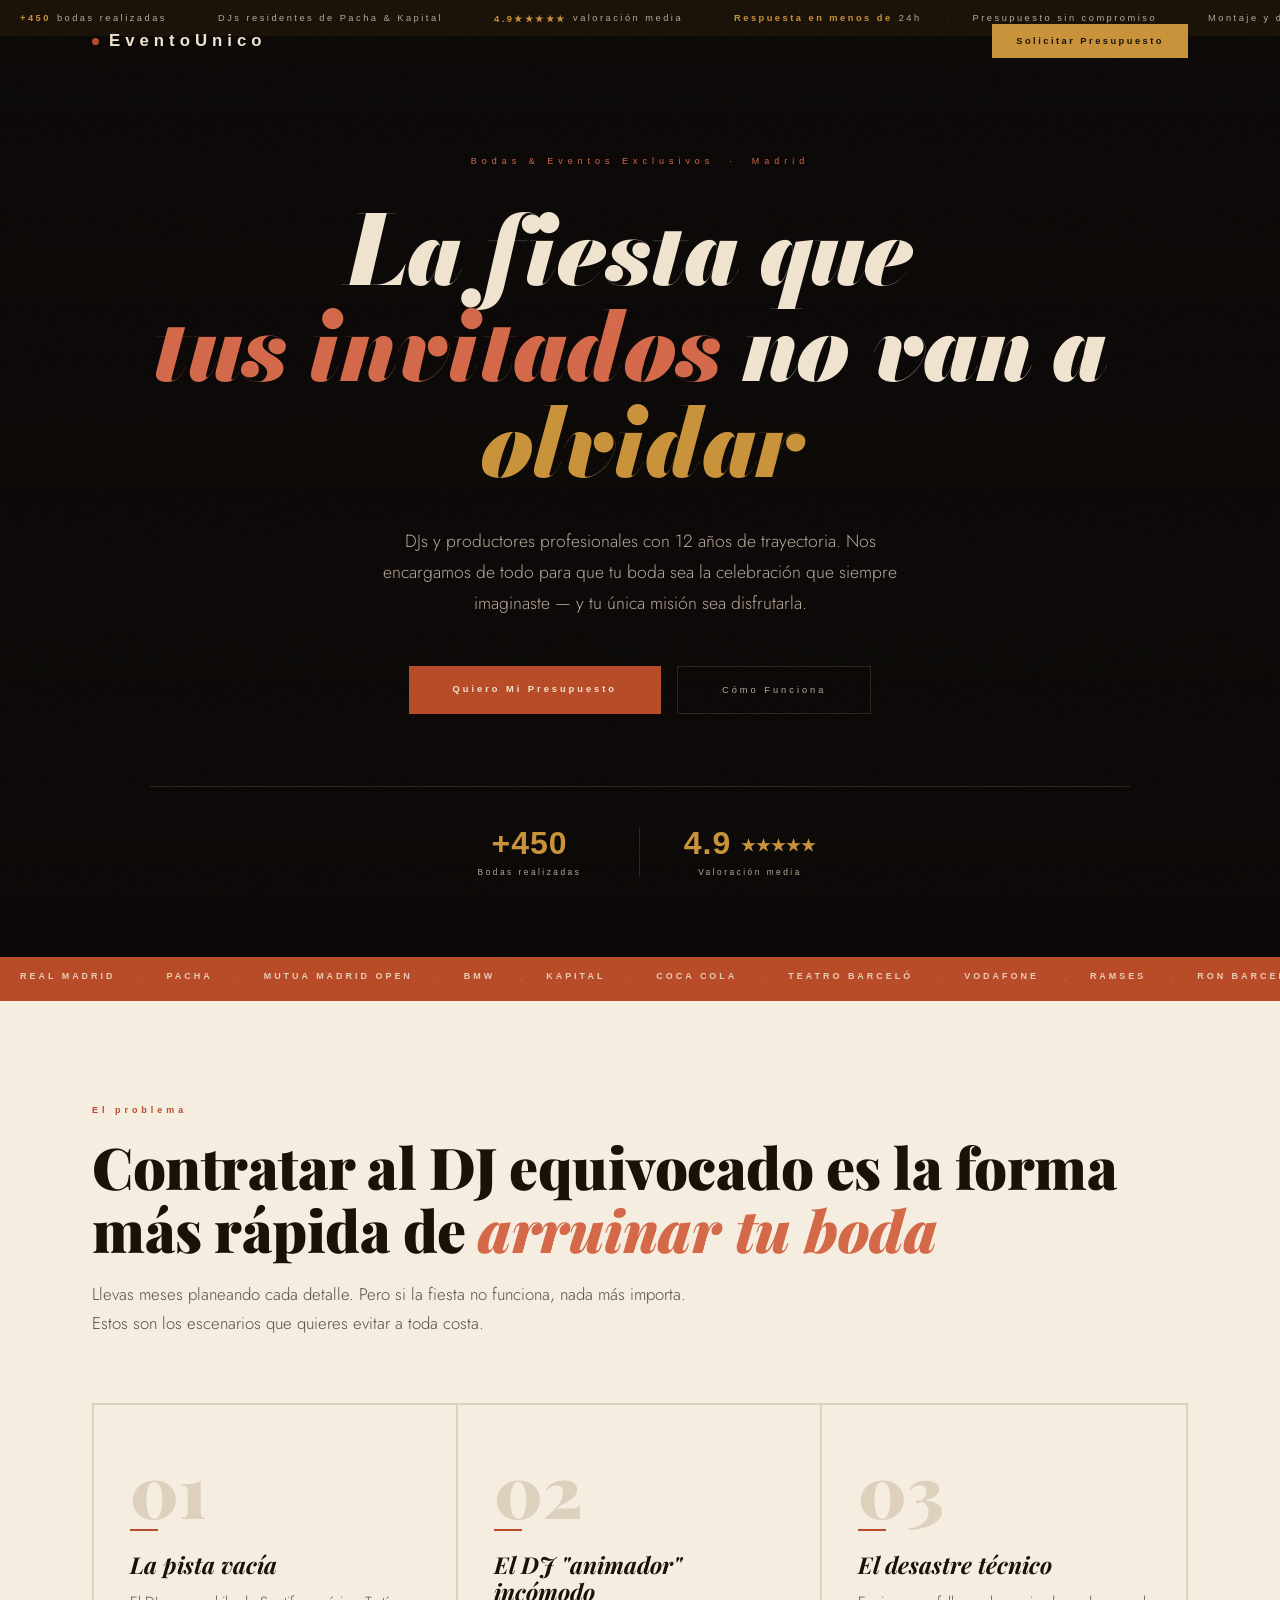
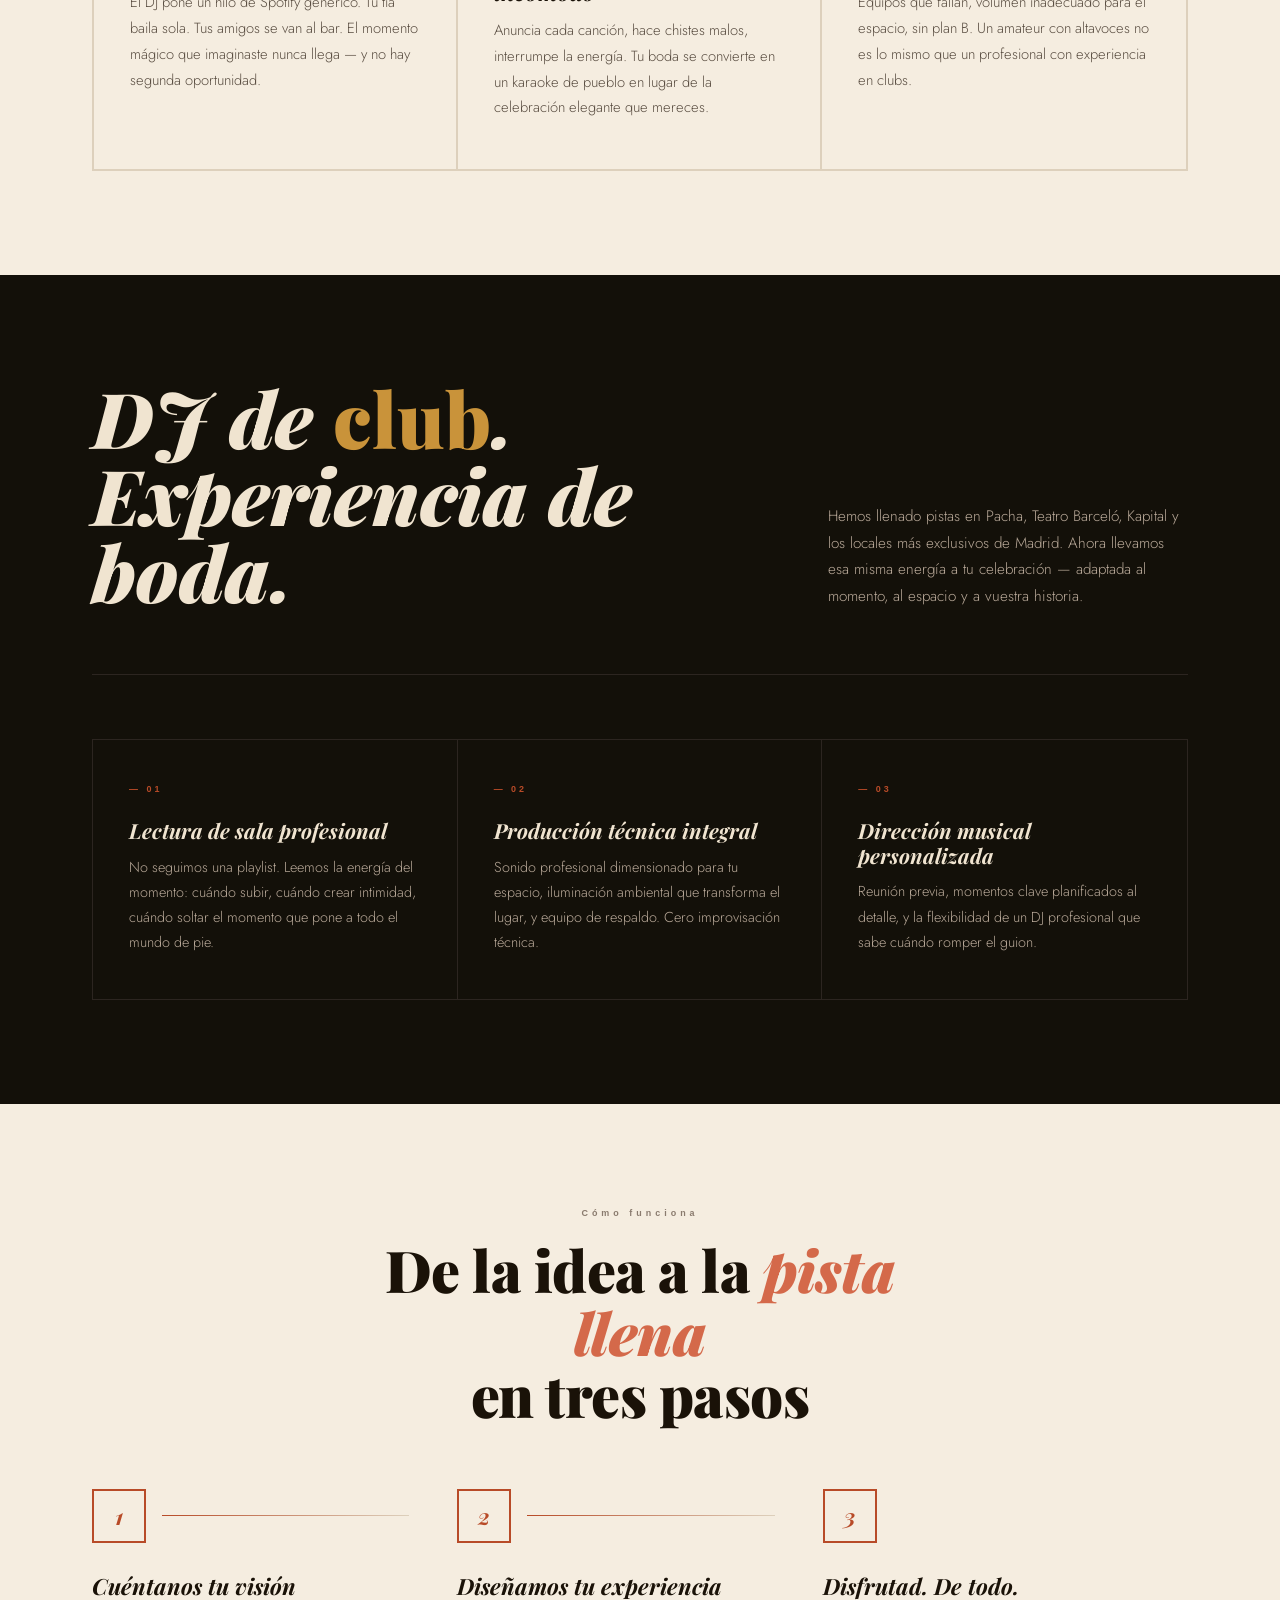
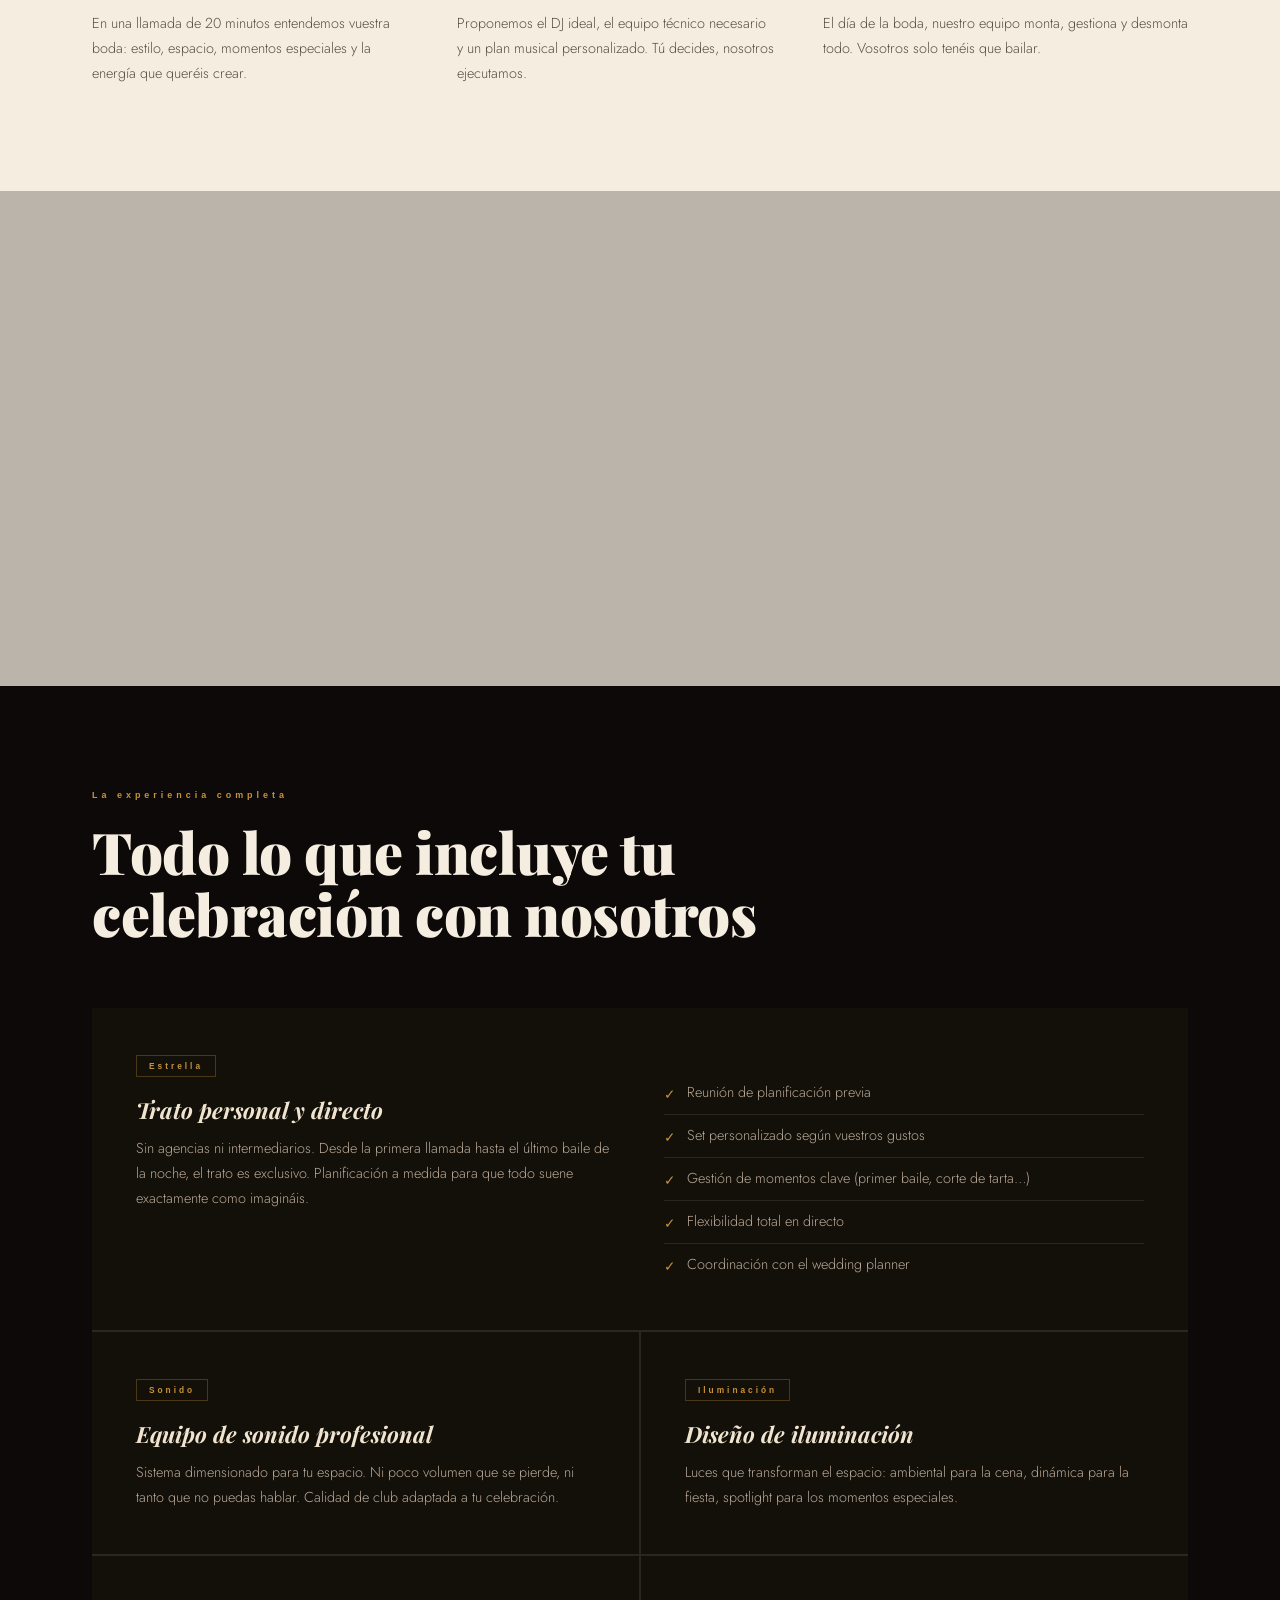
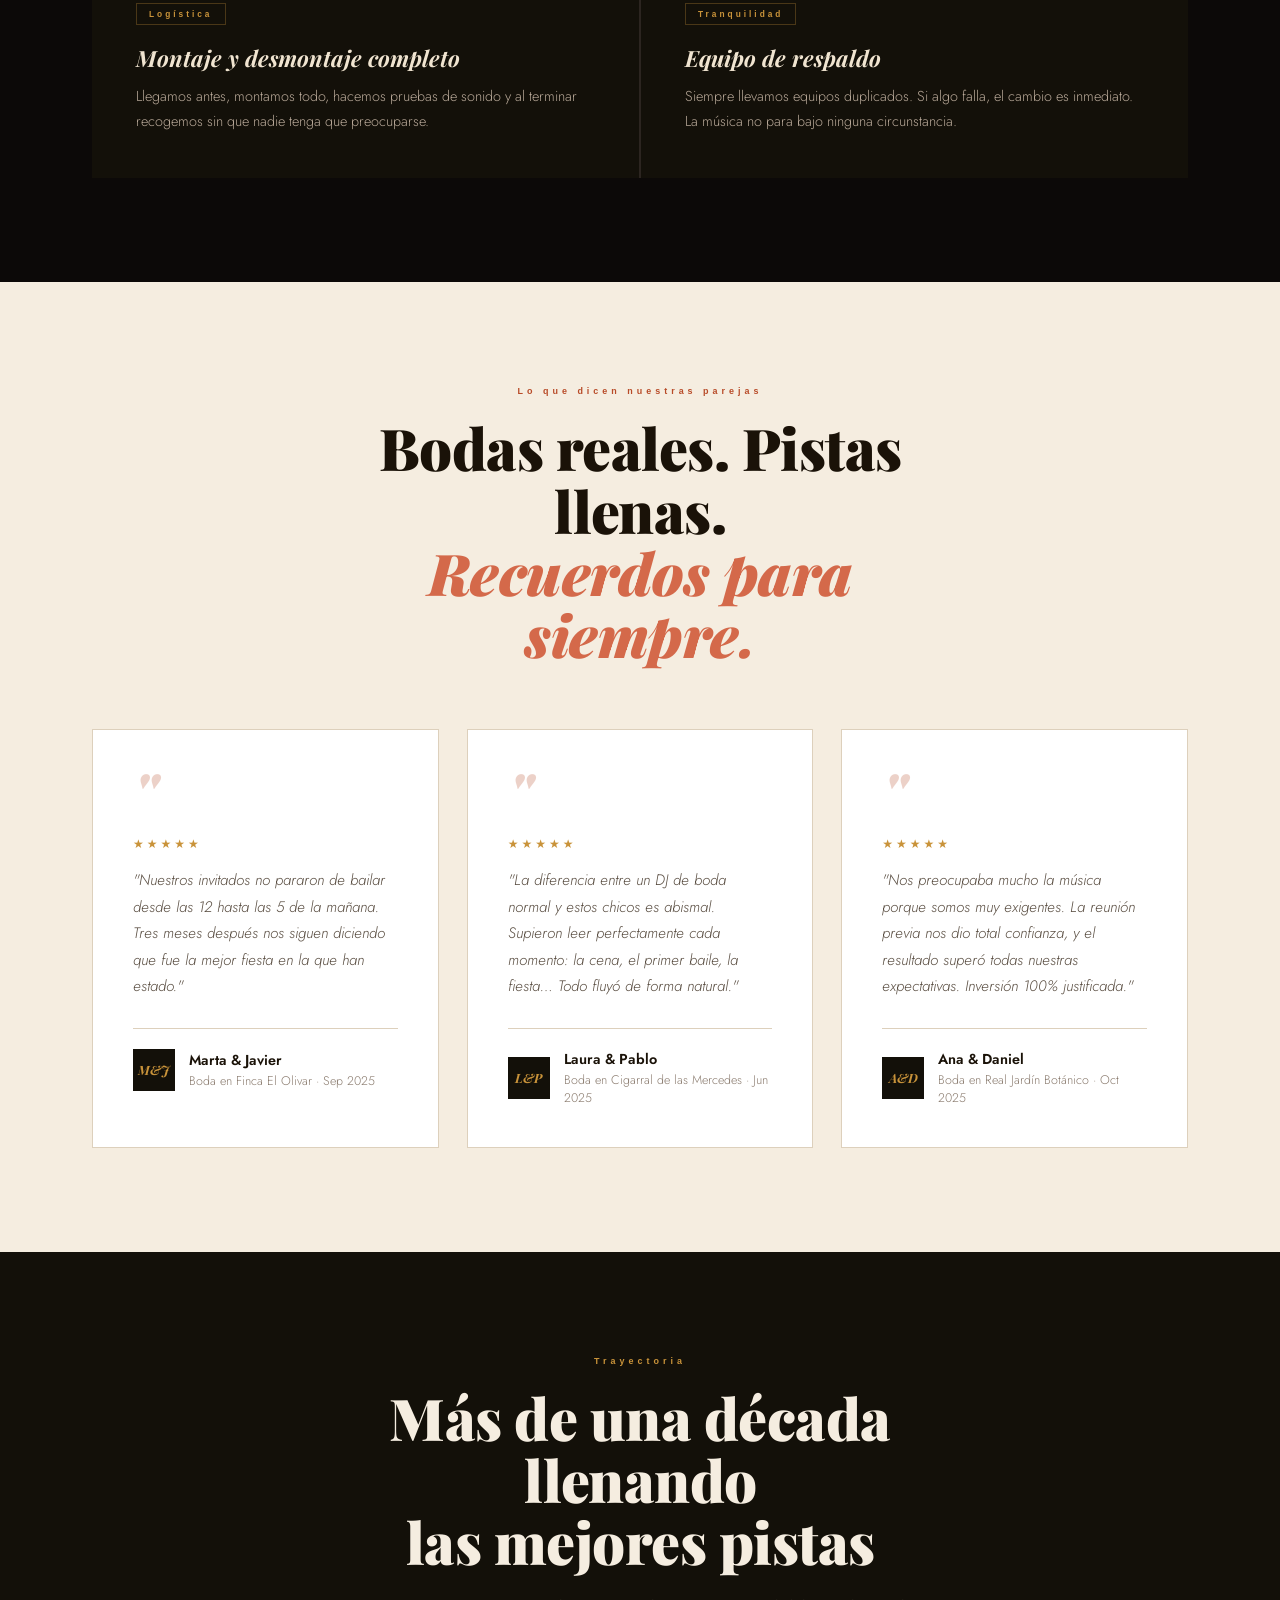
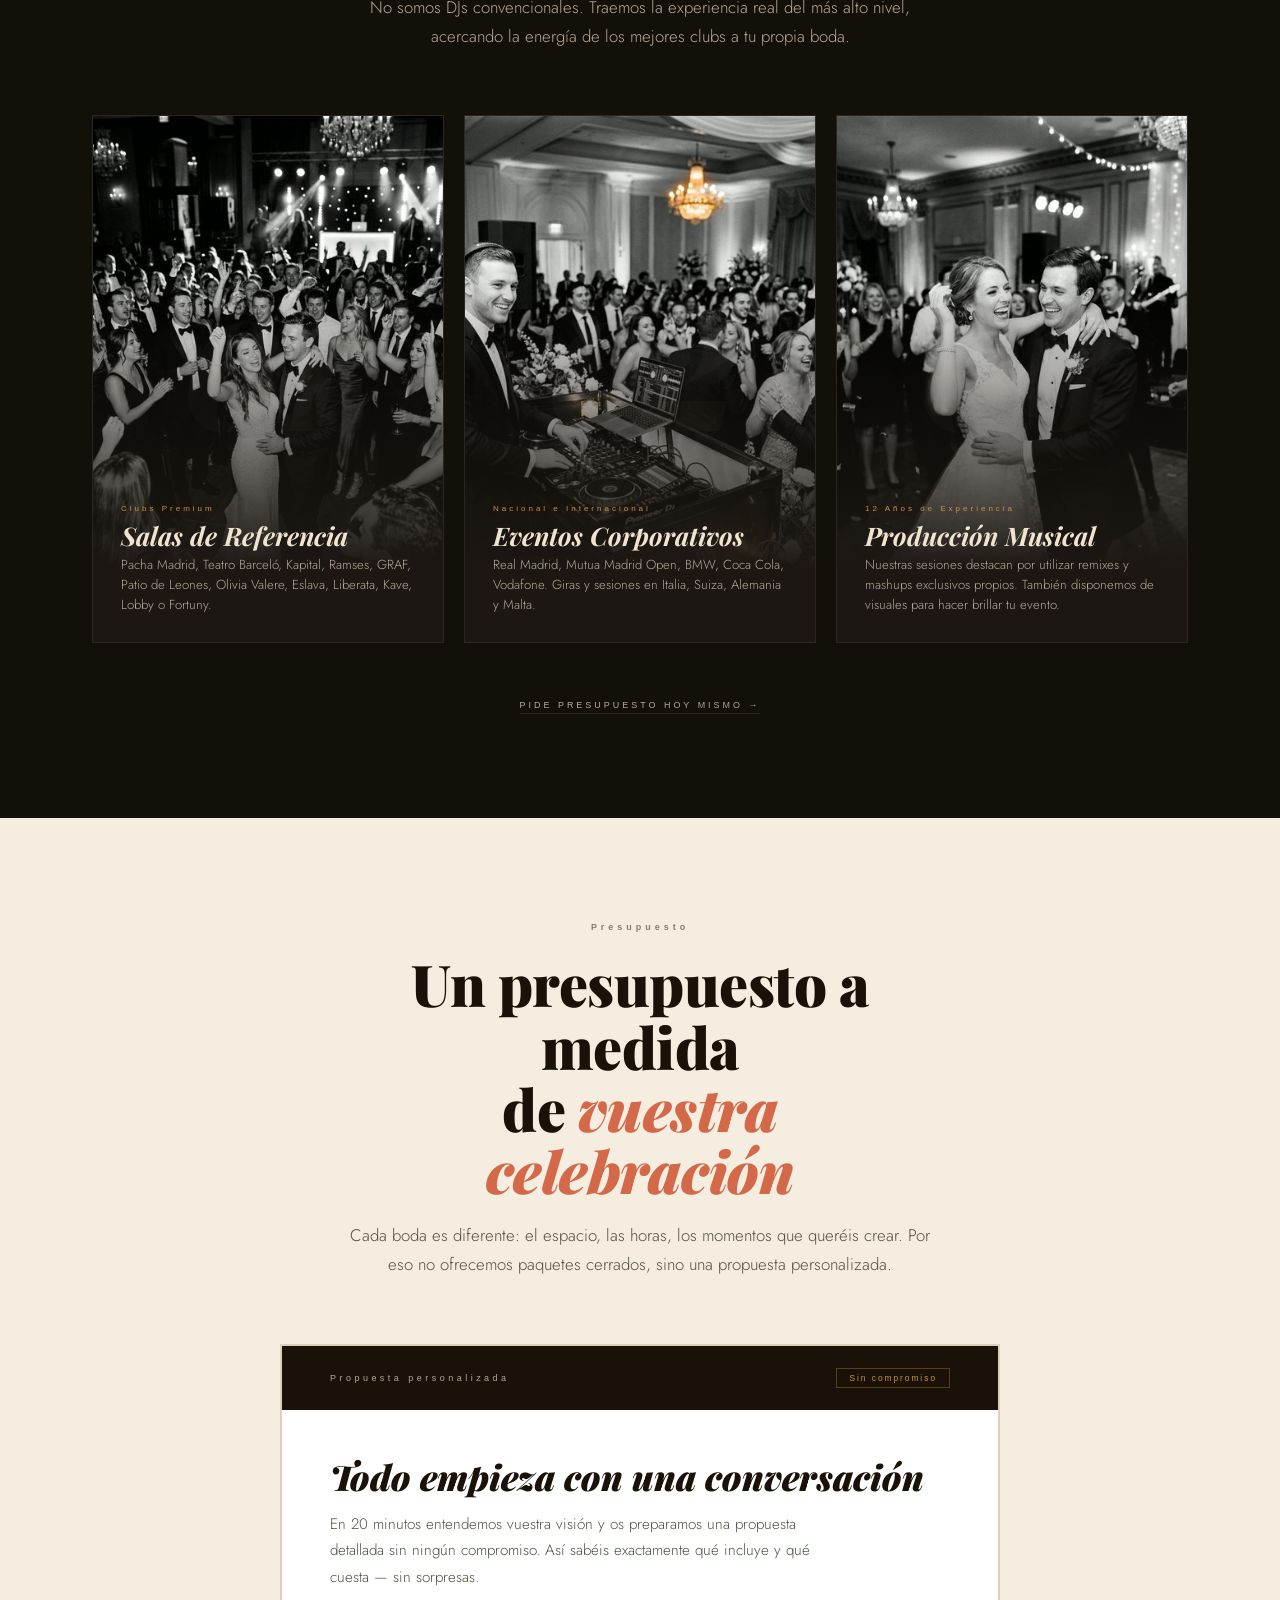
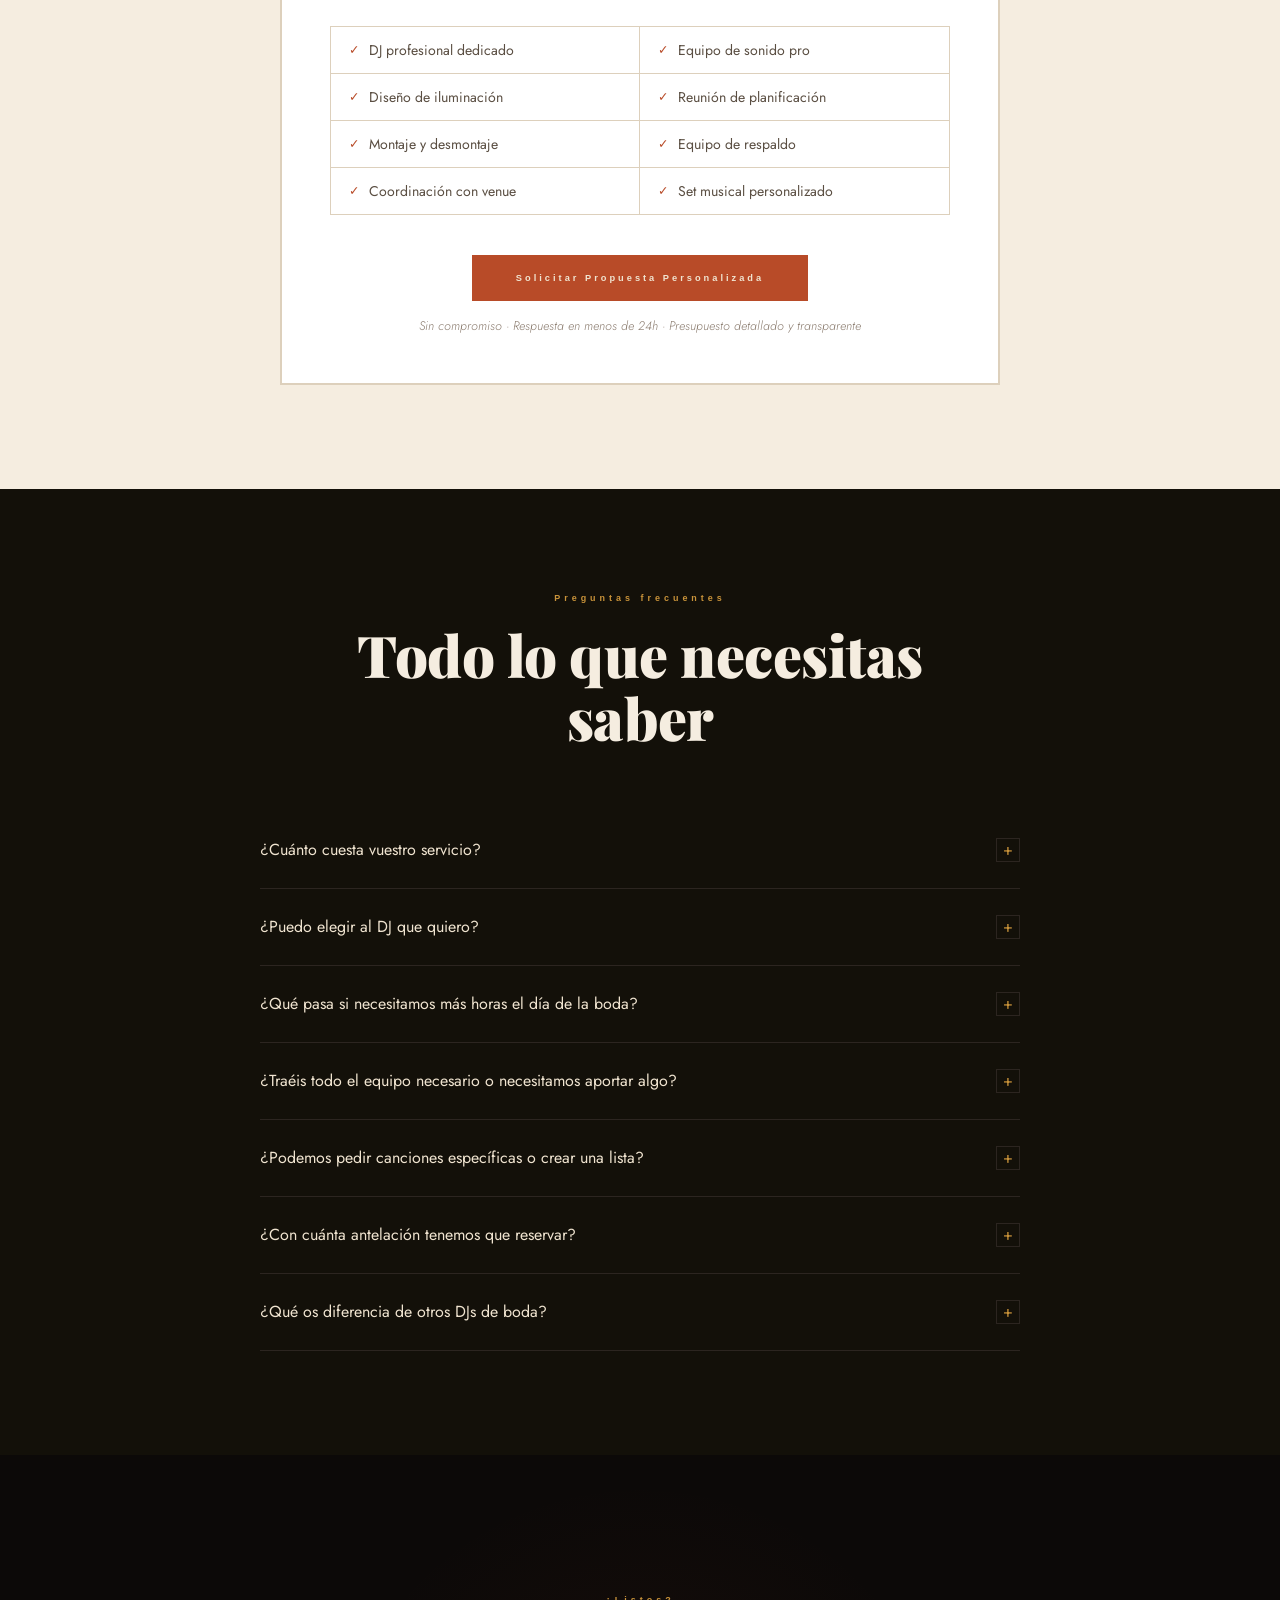
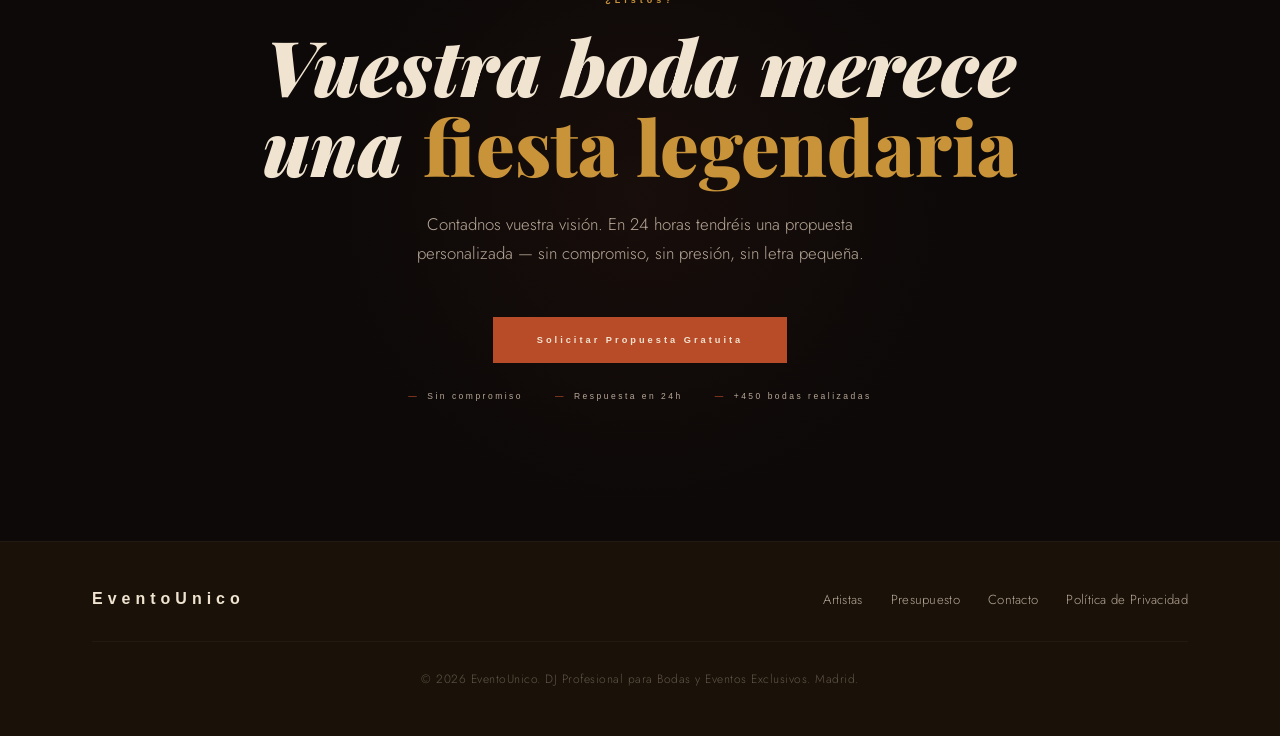
==== commit 8f61dba7: "Remove '100% Pistas llenas' stat block to fix mobile responsiveness" ====
--- a/index.html
+++ b/index.html
@@ -63,10 +63,7 @@
           <div class="hero-stat-num">+450</div>
           <div class="hero-stat-label">Bodas realizadas</div>
         </div>
-        <div class="hero-stat">
-          <div class="hero-stat-num">100%</div>
-          <div class="hero-stat-label">Pistas llenas</div>
-        </div>
+
         <div class="hero-stat">
           <div class="hero-stat-num">4.9 <span style="font-size:1rem;vertical-align:middle;">★★★★★</span></div>
           <div class="hero-stat-label">Valoración media</div>
--- a/assets/css/style.css
+++ b/assets/css/style.css
@@ -222,20 +222,20 @@
   background-size: cover;
   background-position: center;
   opacity: 0;
-  animation: slideFade 36s infinite both;
+  animation: slideFade 27s infinite both;
   z-index: 0;
 }
 
 .bg-slide:nth-child(1) {
-  animation-delay: 5s;
+  animation-delay: 4s;
 }
 
 .bg-slide:nth-child(2) {
-  animation-delay: 17s;
+  animation-delay: 13s;
 }
 
 .bg-slide:nth-child(3) {
-  animation-delay: 29s;
+  animation-delay: 22s;
 }
 
 @keyframes slideFade {
@@ -244,15 +244,15 @@
     transform: scale(1);
   }
 
-  5.5% {
+  5.55% {
     opacity: 1;
   }
 
-  16.6% {
+  16.66% {
     opacity: 1;
   }
 
-  22.2% {
+  22.22% {
     opacity: 0;
     transform: scale(1.05);
   }
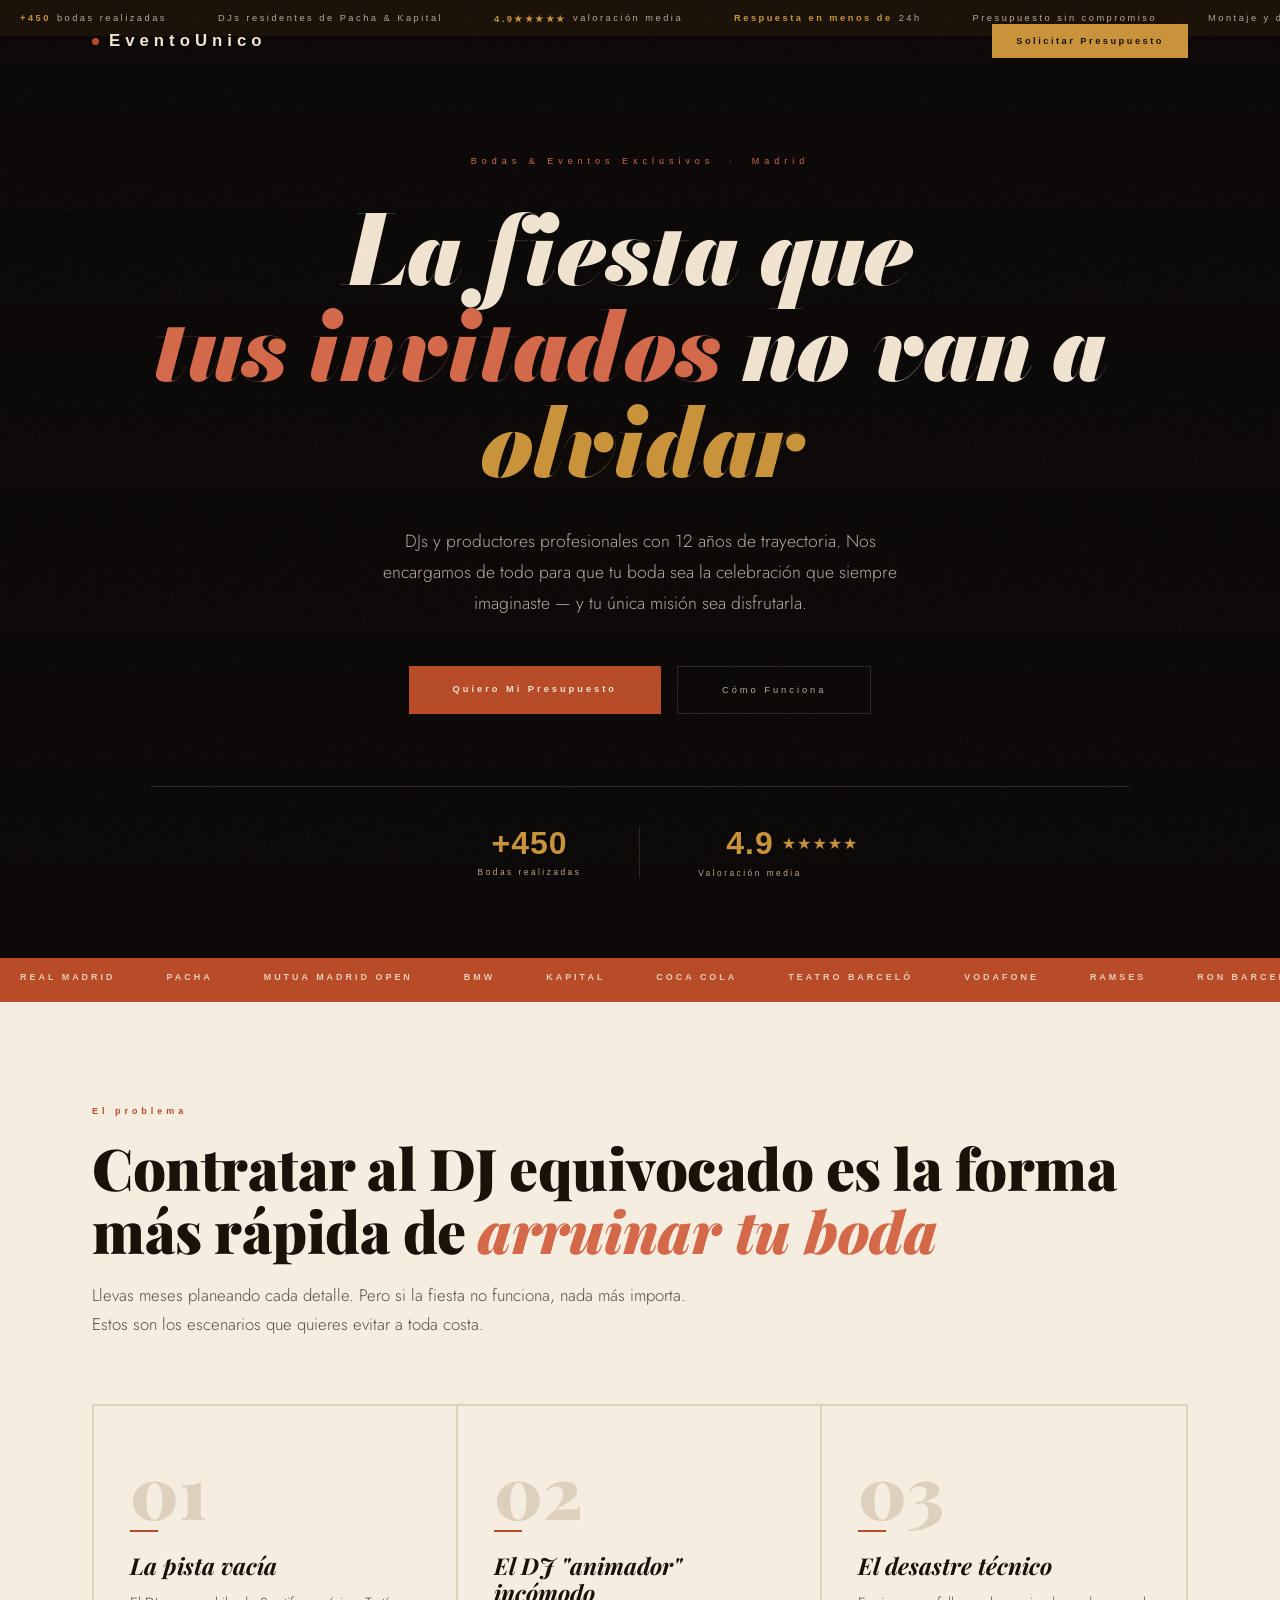
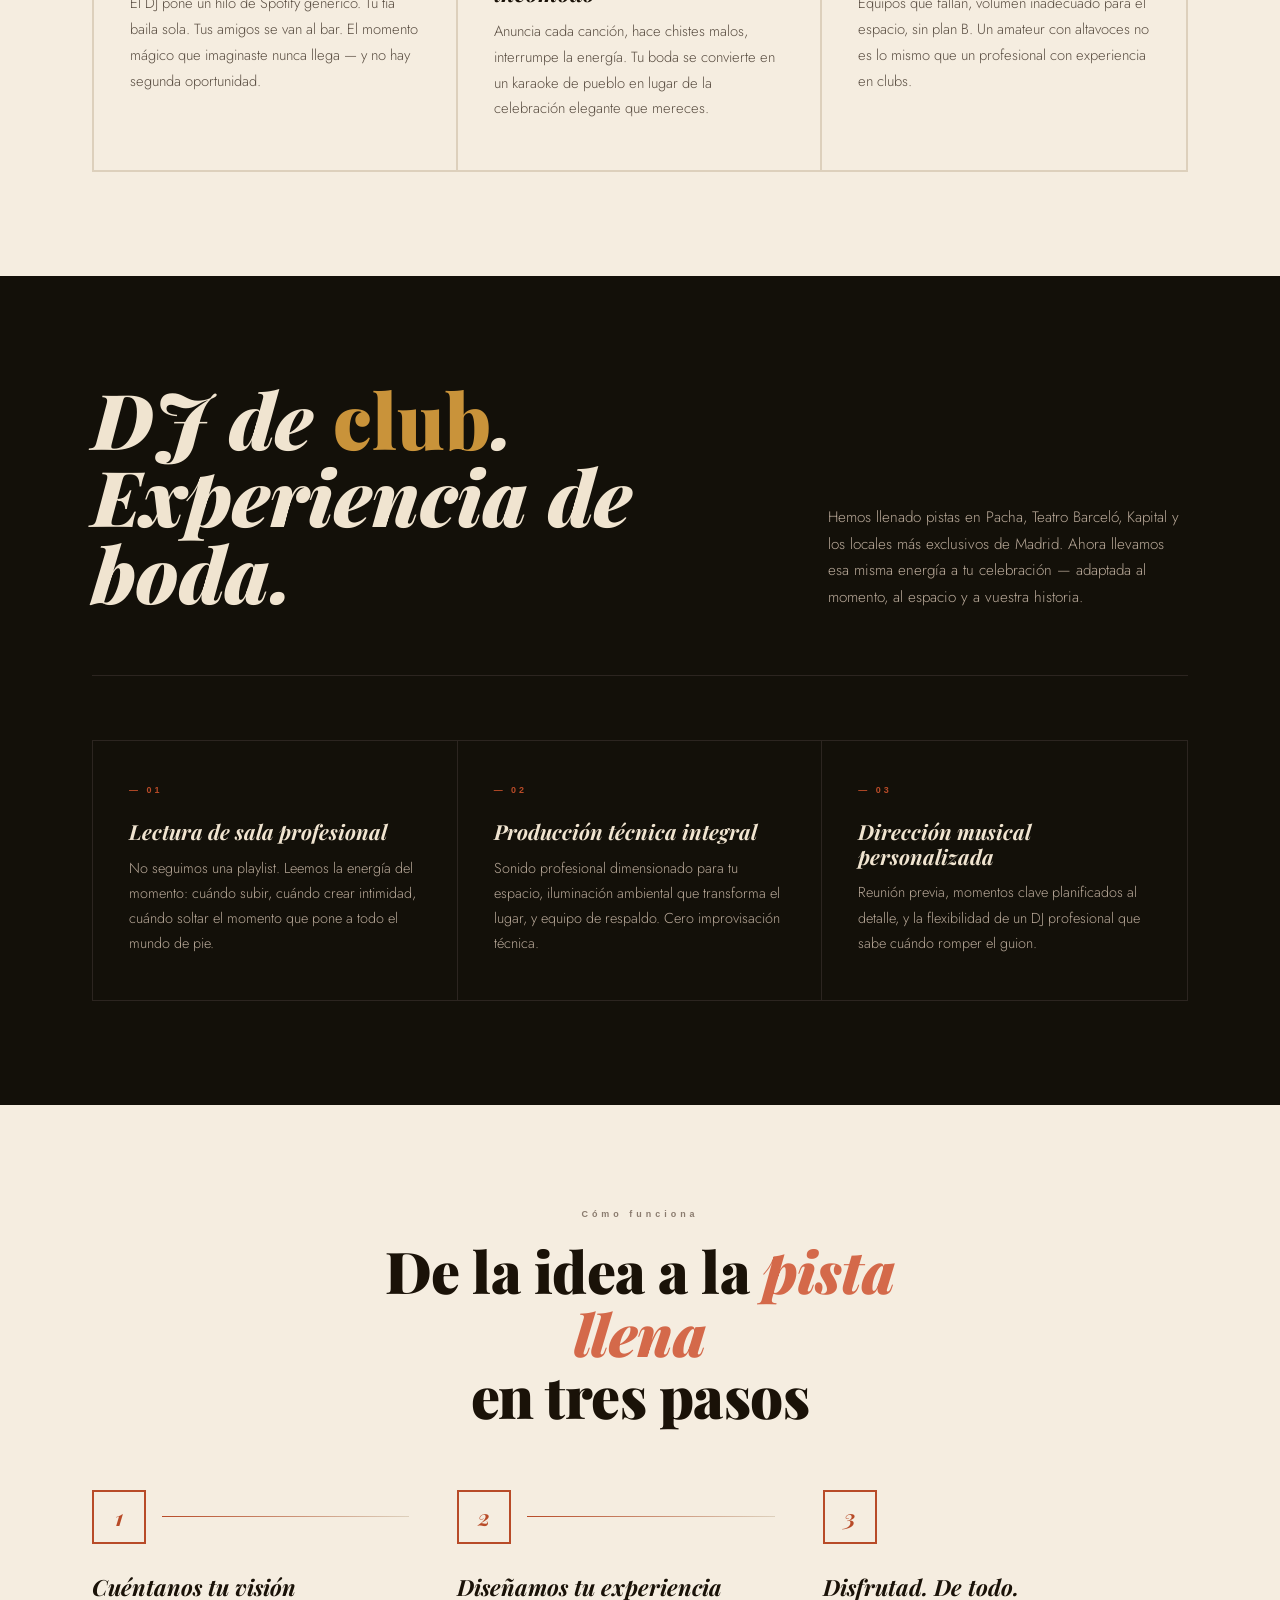
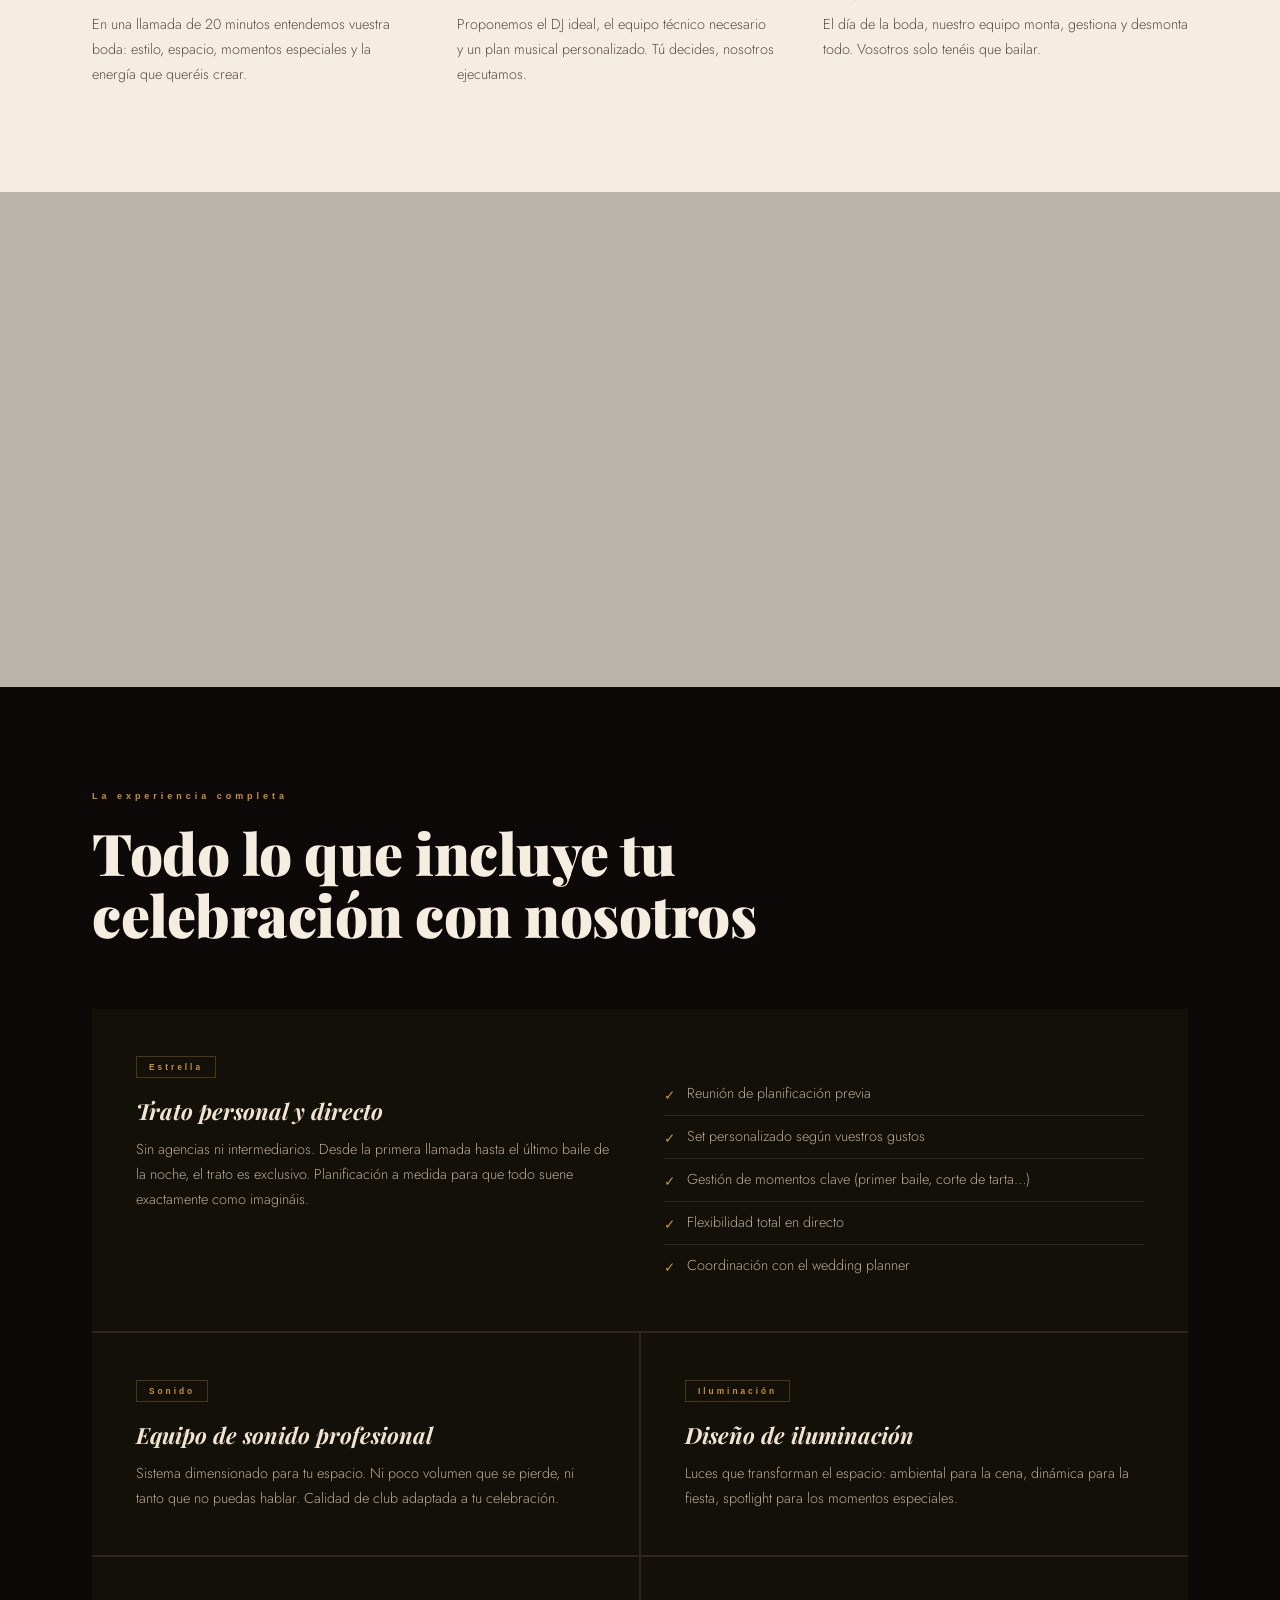
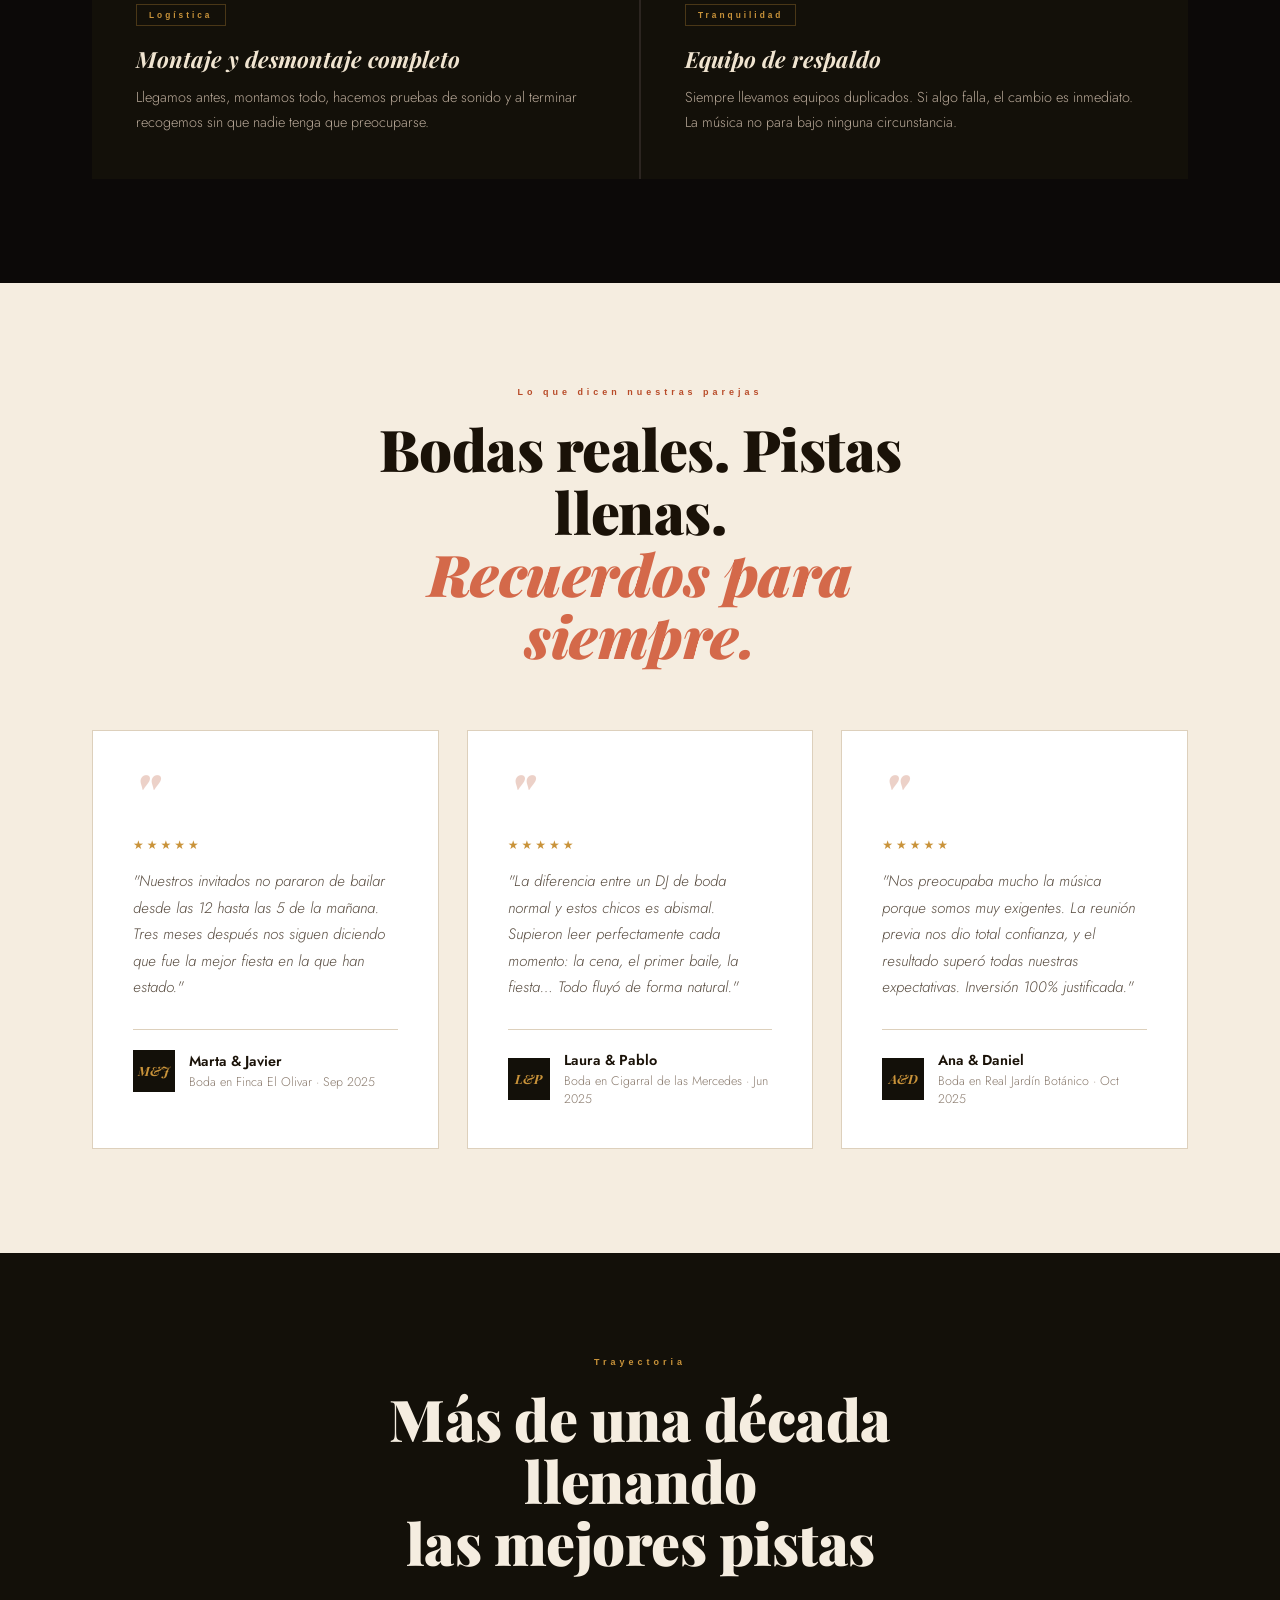
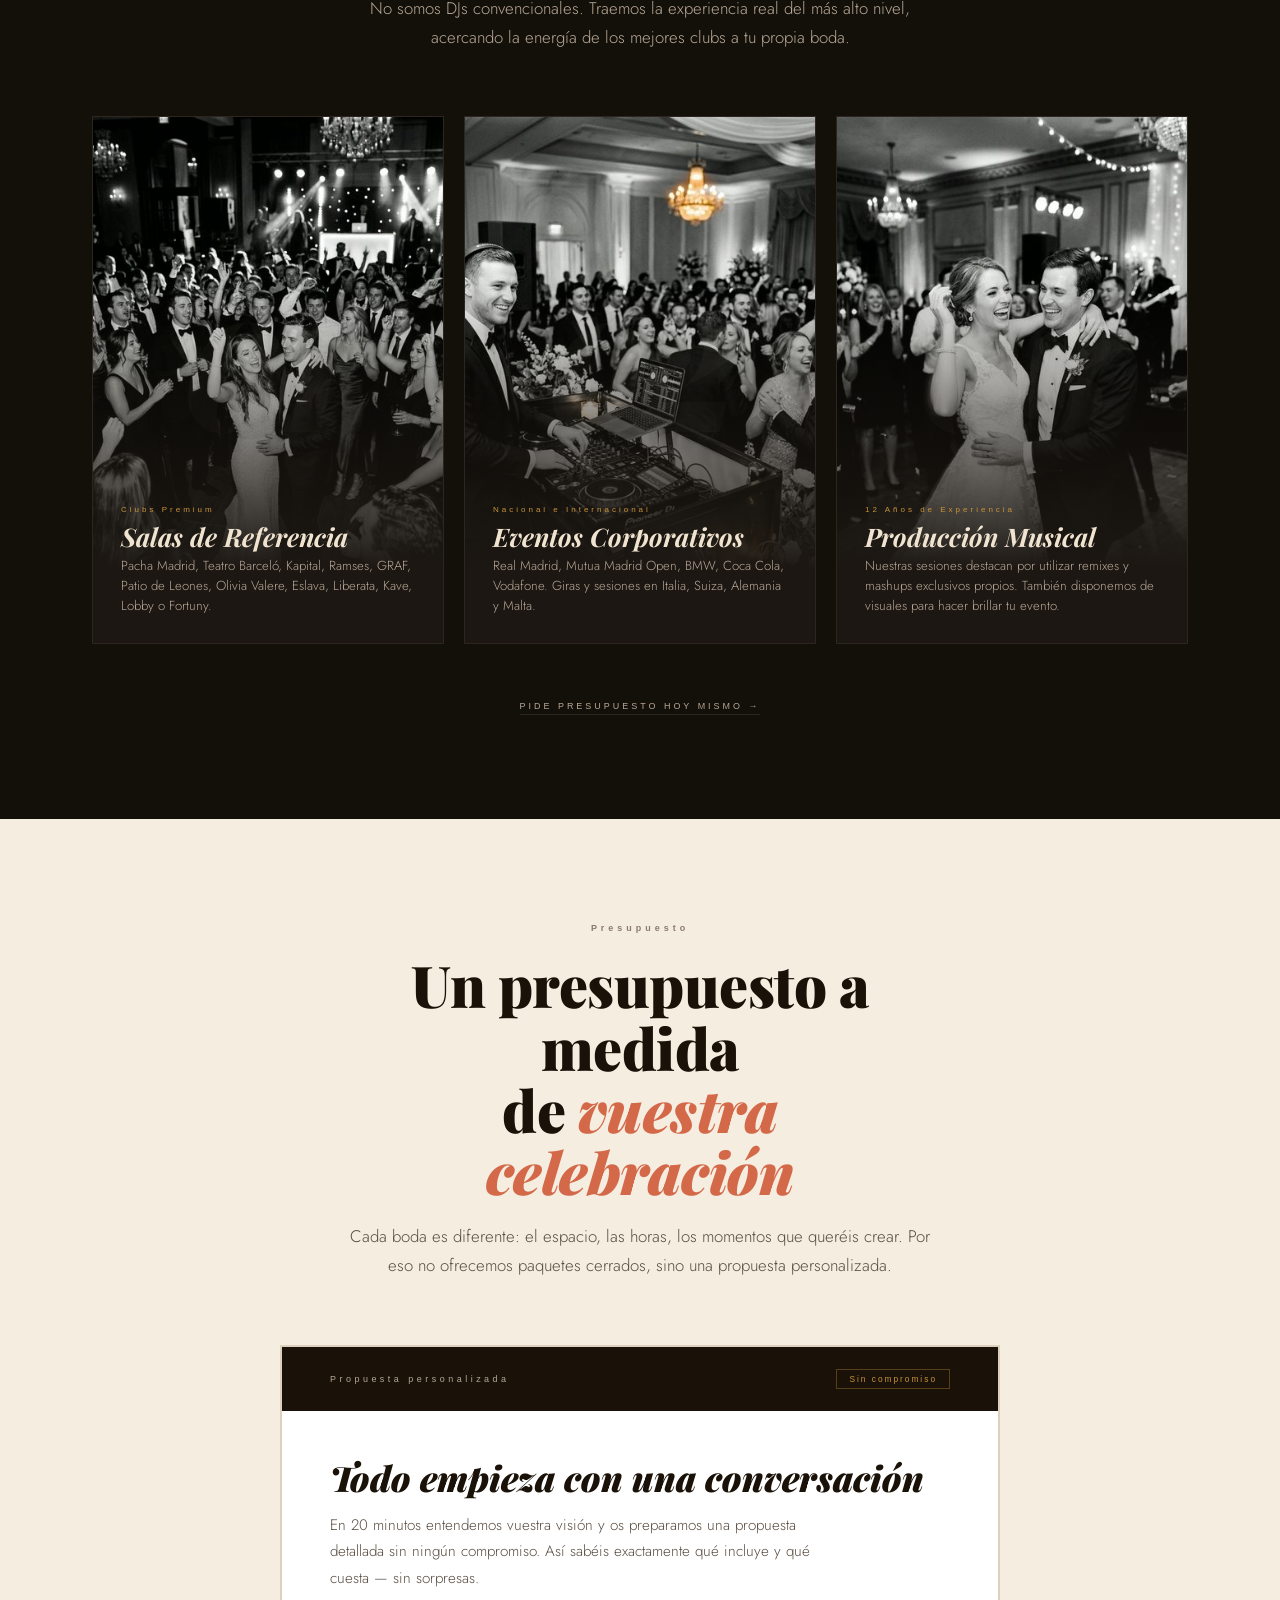
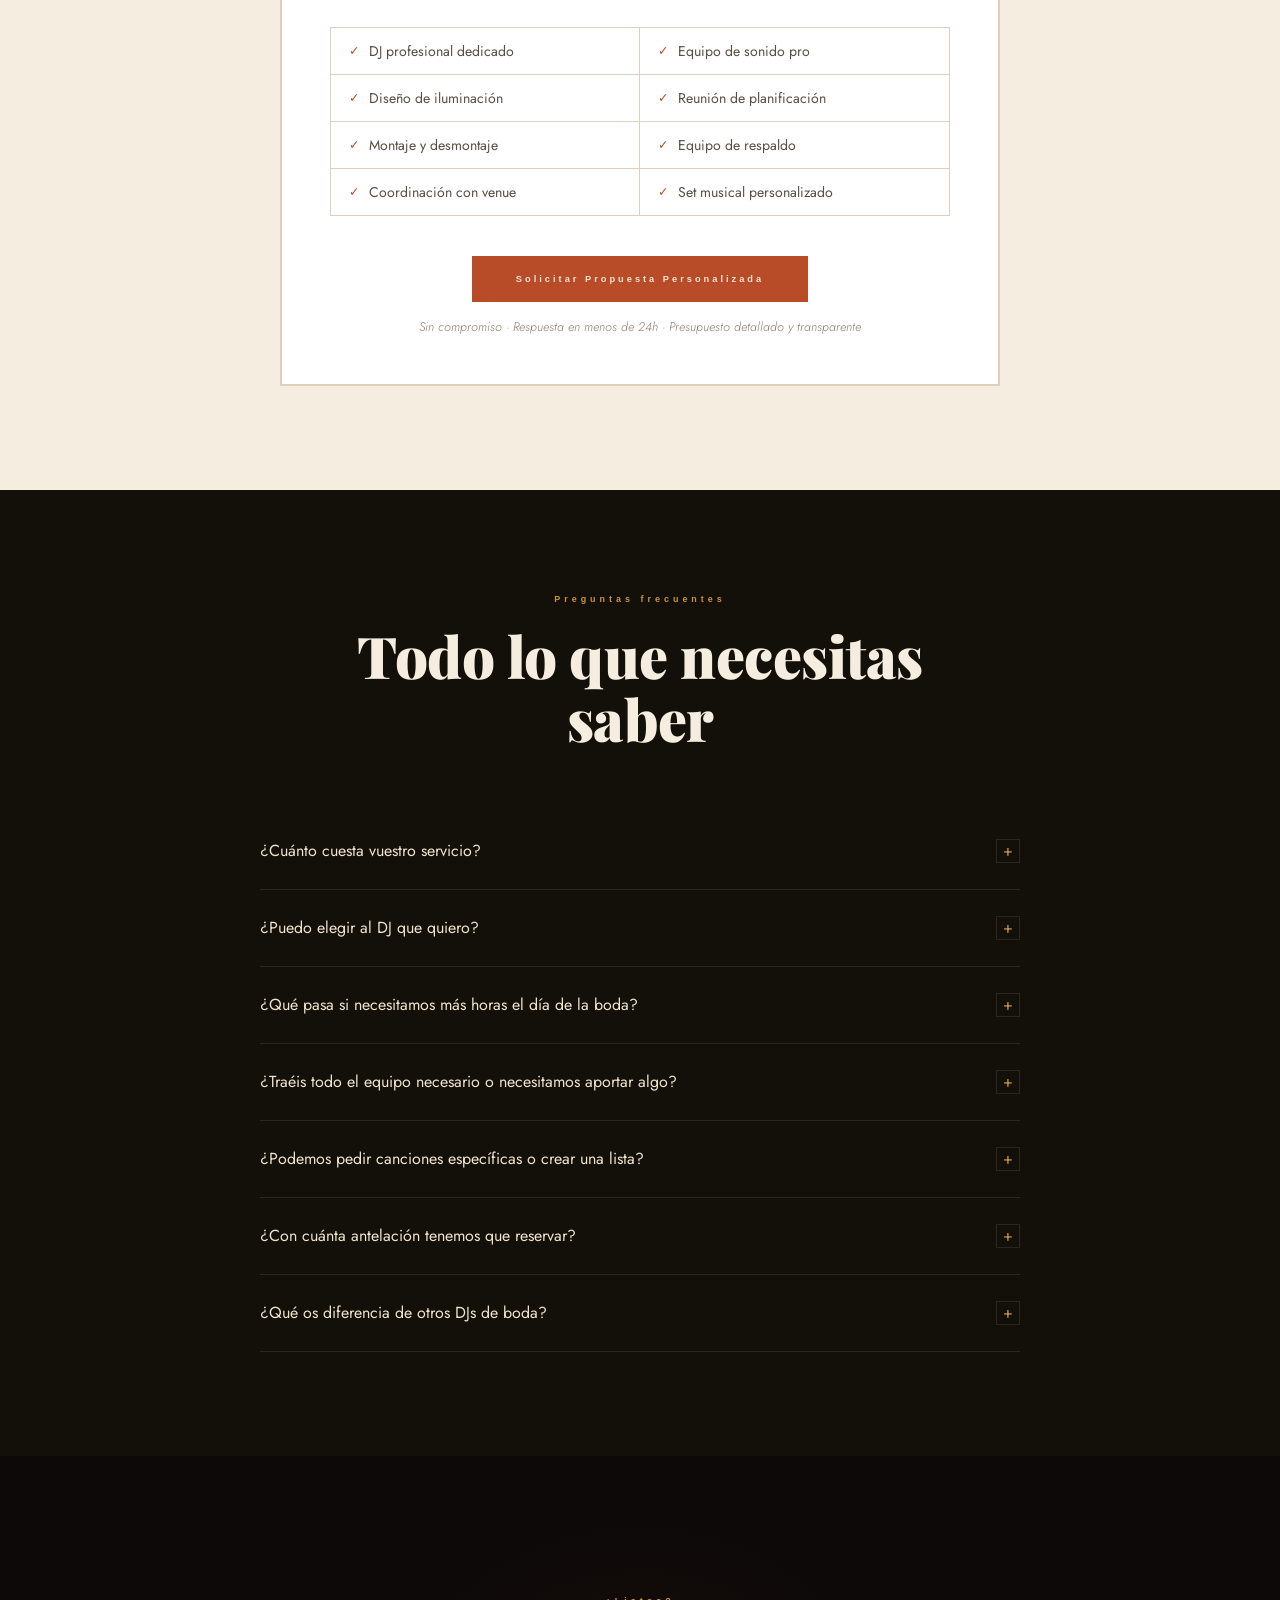
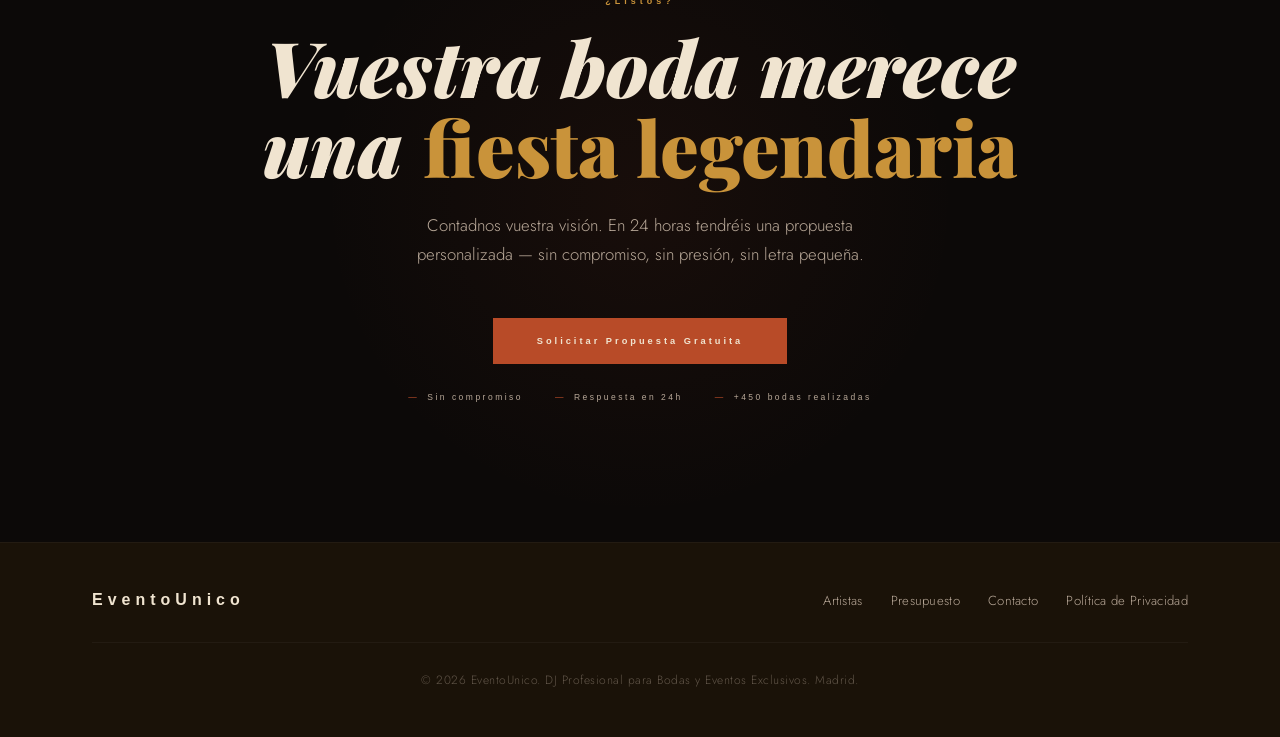
==== commit 90bc2e03: "Align 4.9 and +450 centrally by absolutely positioning the stars" ====
--- a/index.html
+++ b/index.html
@@ -65,7 +65,10 @@
         </div>
 
         <div class="hero-stat">
-          <div class="hero-stat-num">4.9 <span style="font-size:1rem;vertical-align:middle;">★★★★★</span></div>
+          <div style="display:inline-block; position:relative;">
+            <div class="hero-stat-num">4.9</div>
+            <span style="position:absolute; left:100%; top:50%; transform:translateY(-50%); margin-left:8px; font-size:1rem; color:var(--gold); white-space:nowrap; letter-spacing:1px;">★★★★★</span>
+          </div>
           <div class="hero-stat-label">Valoración media</div>
         </div>
       </div>
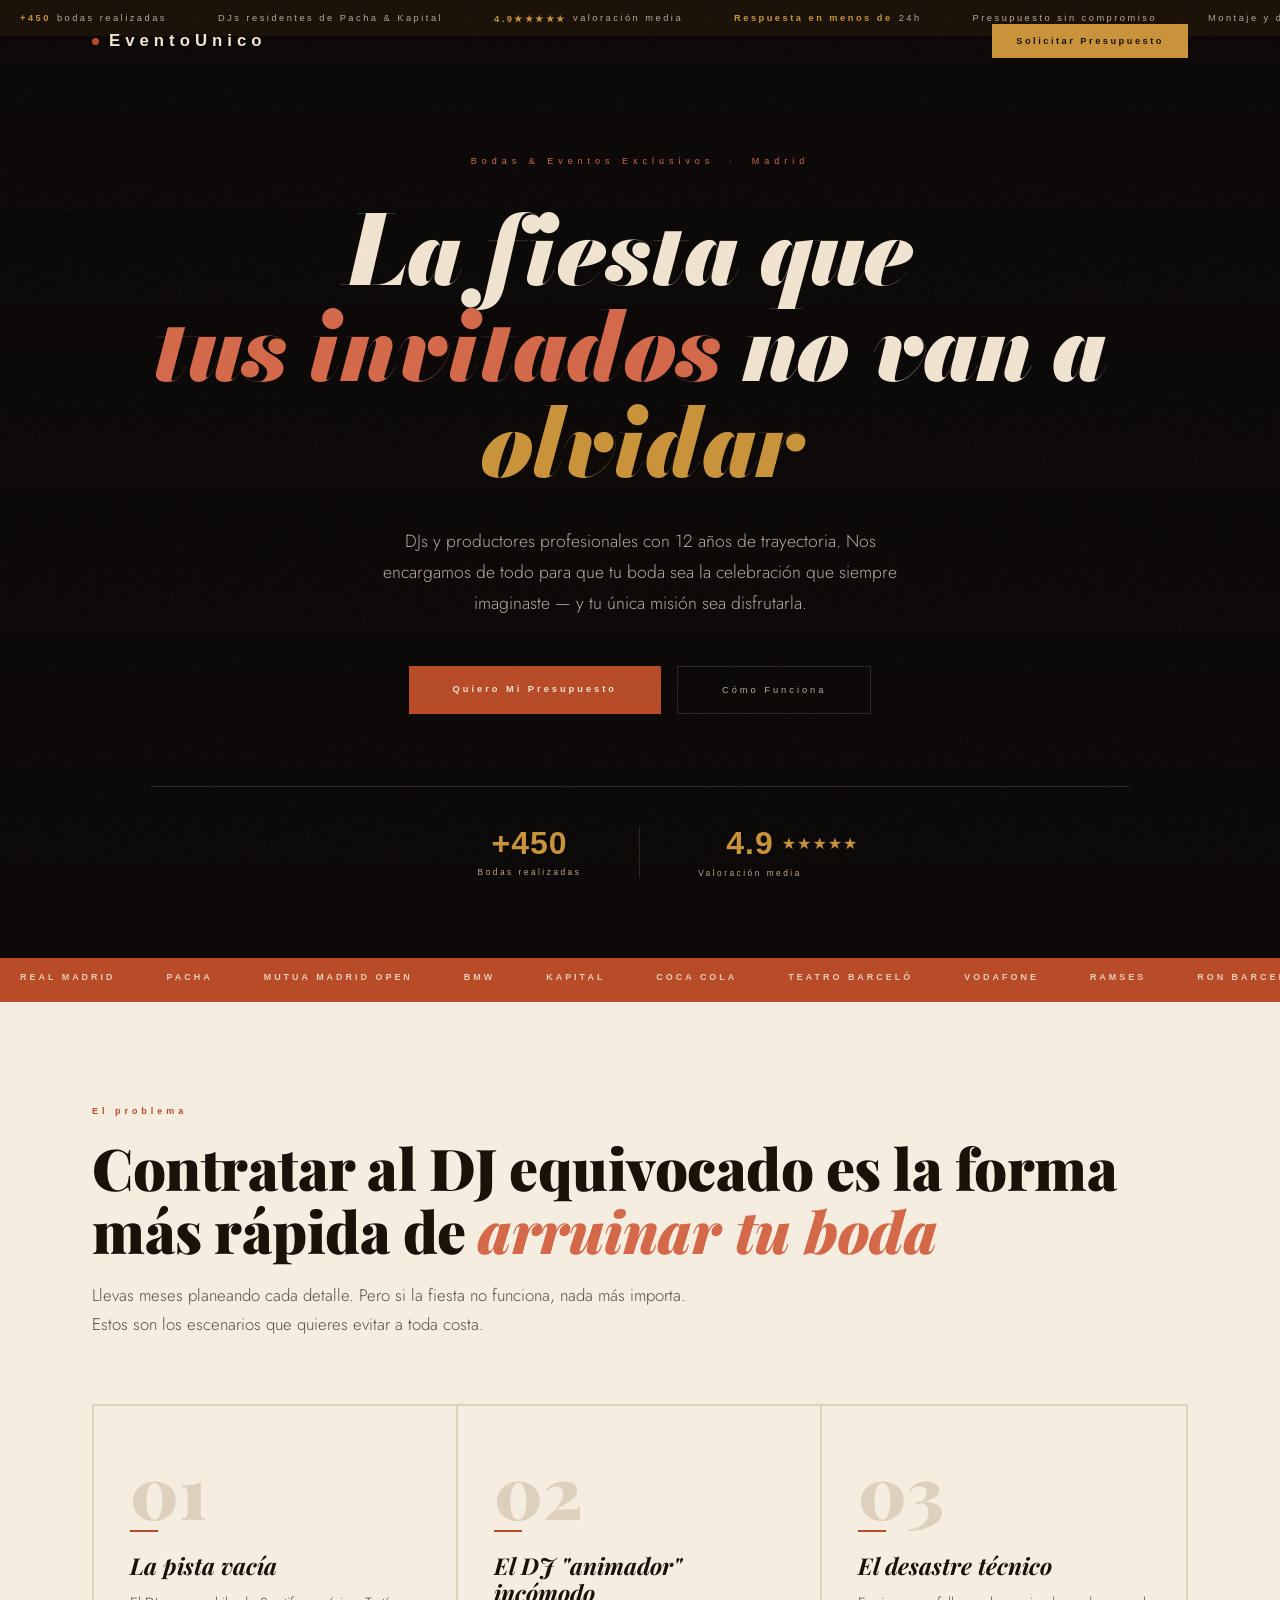
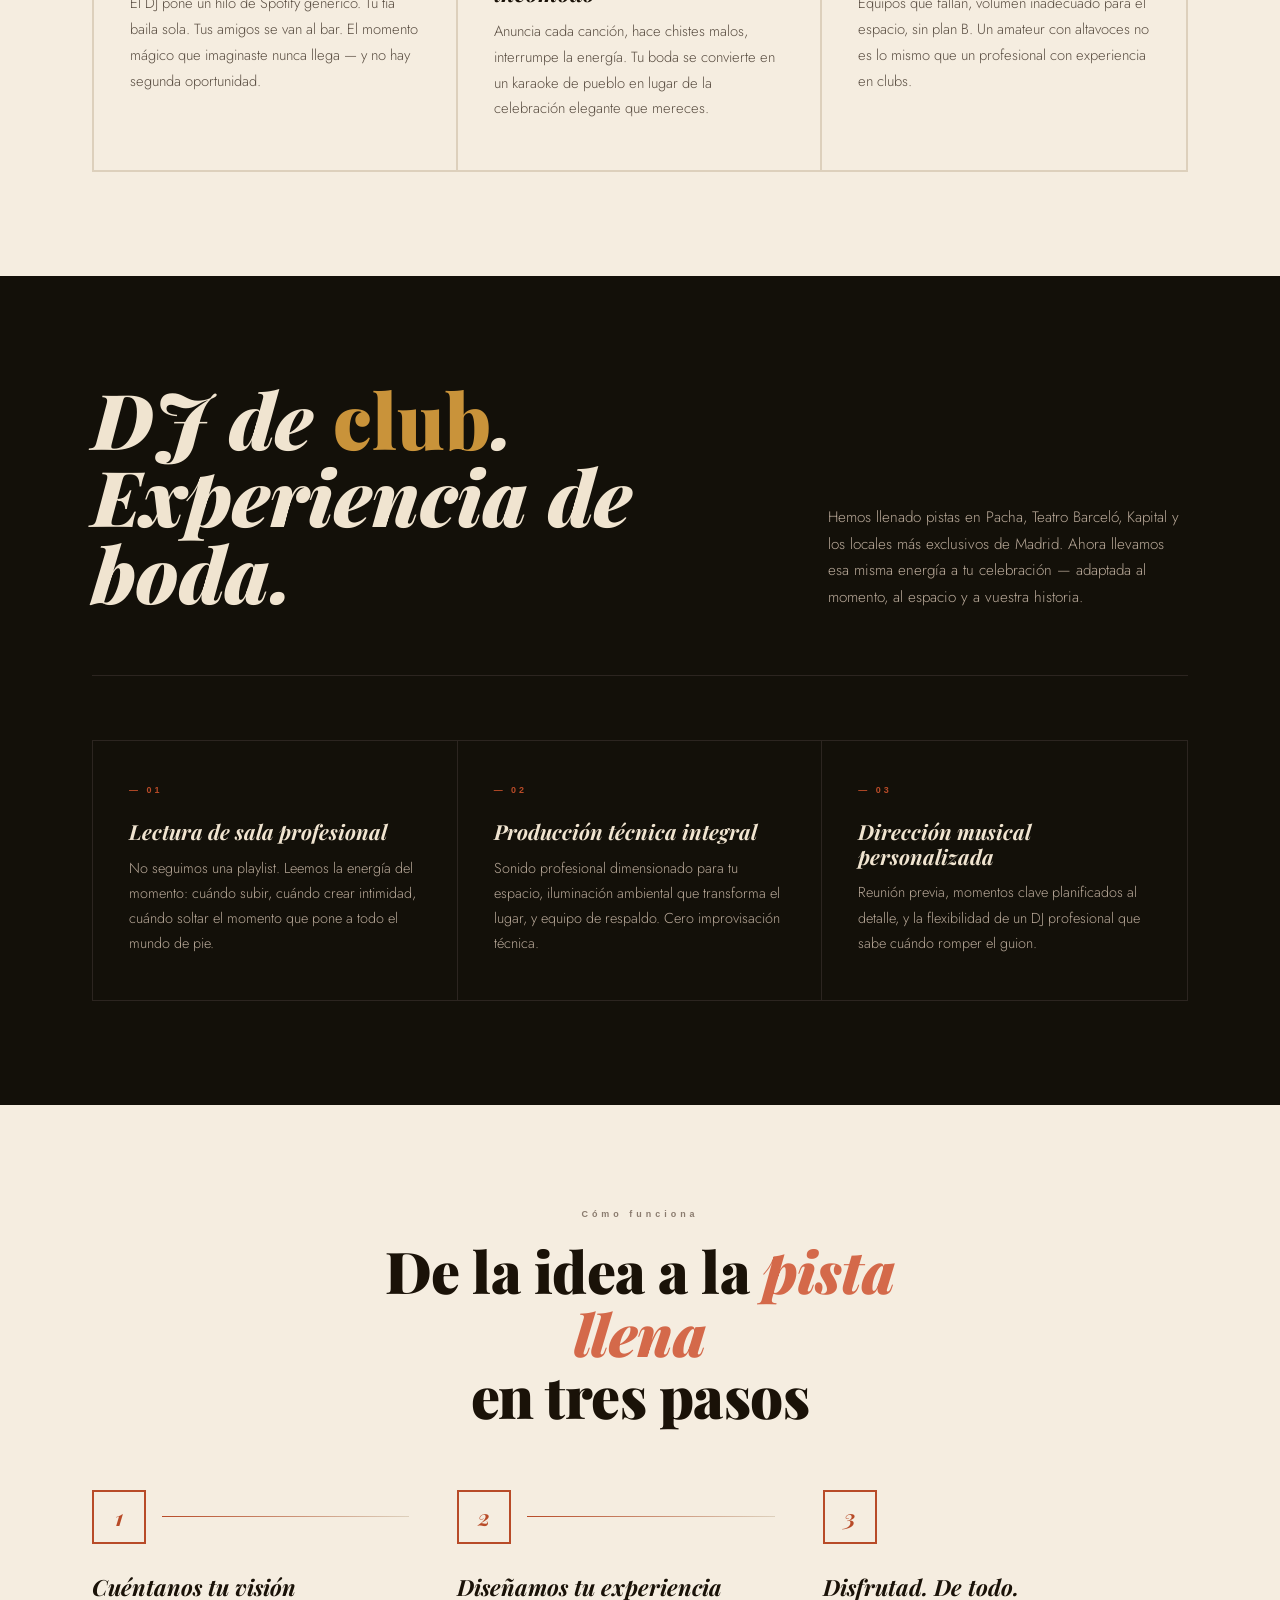
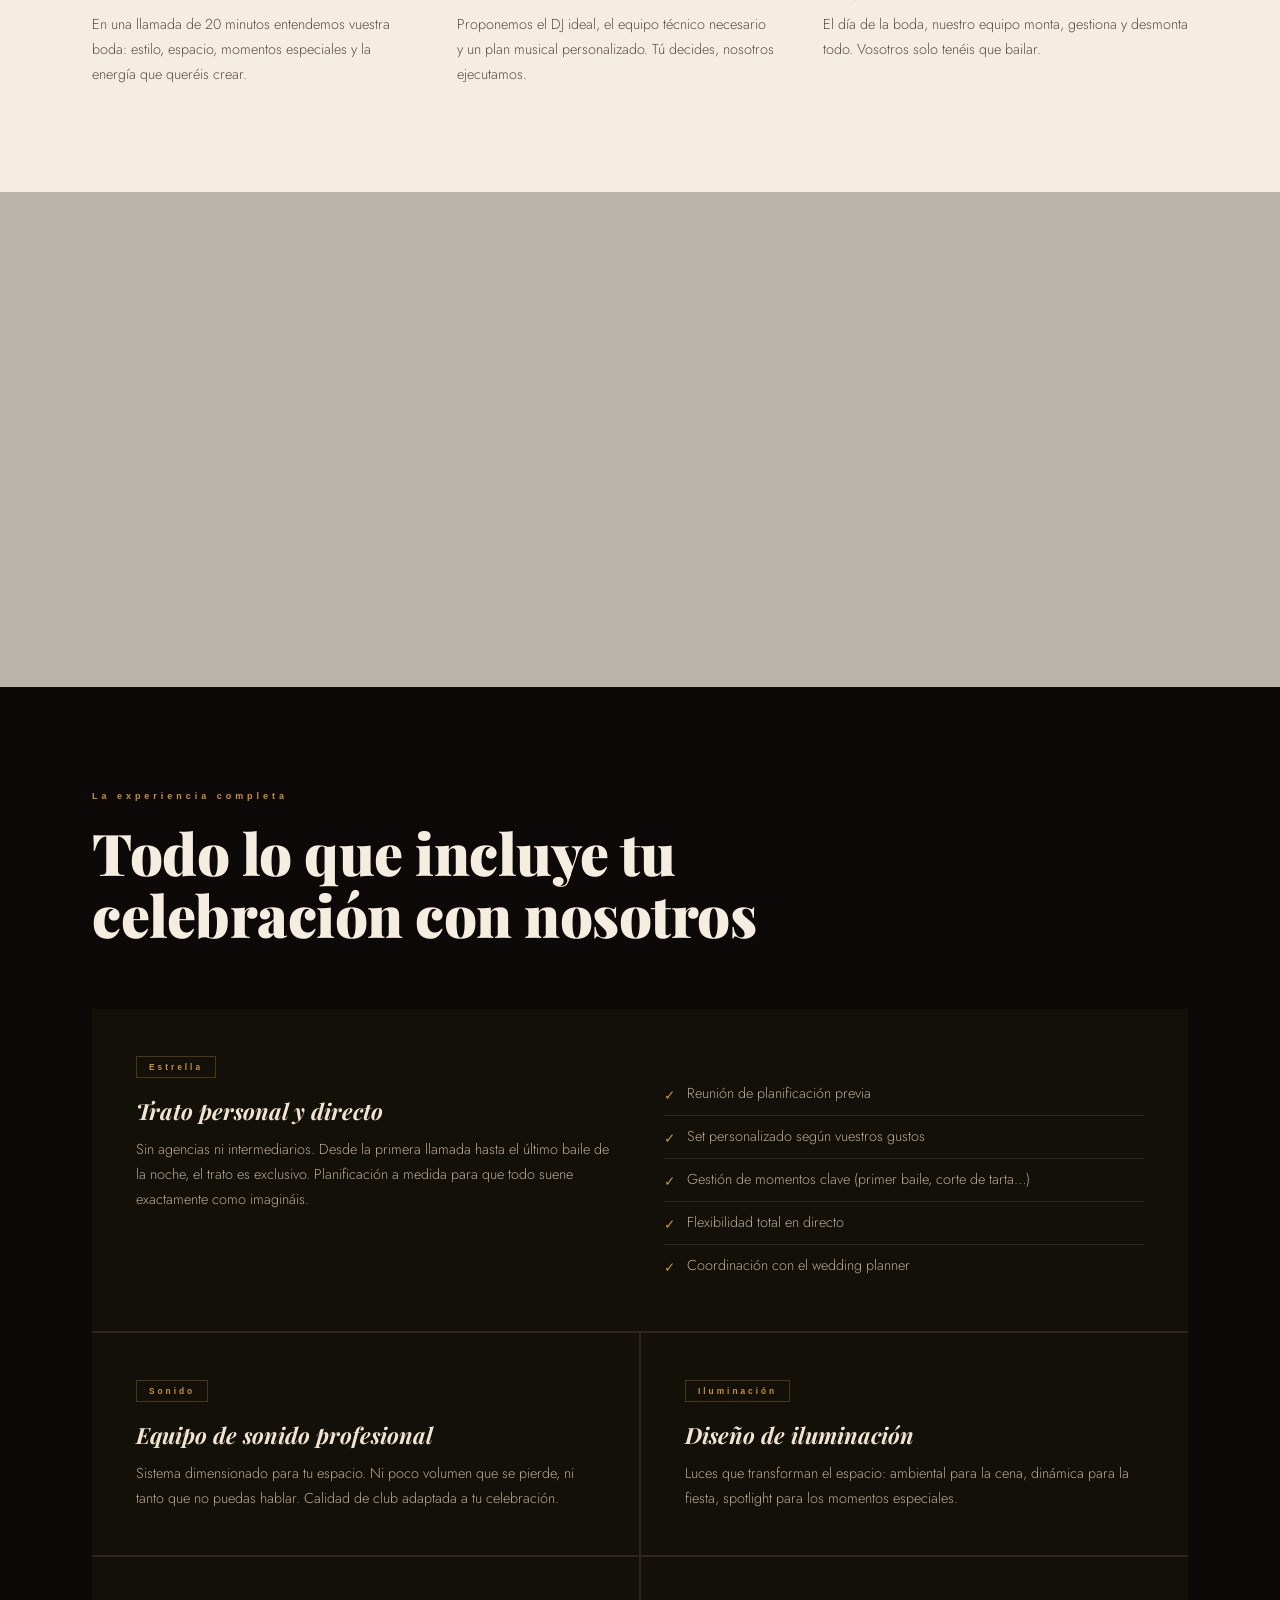
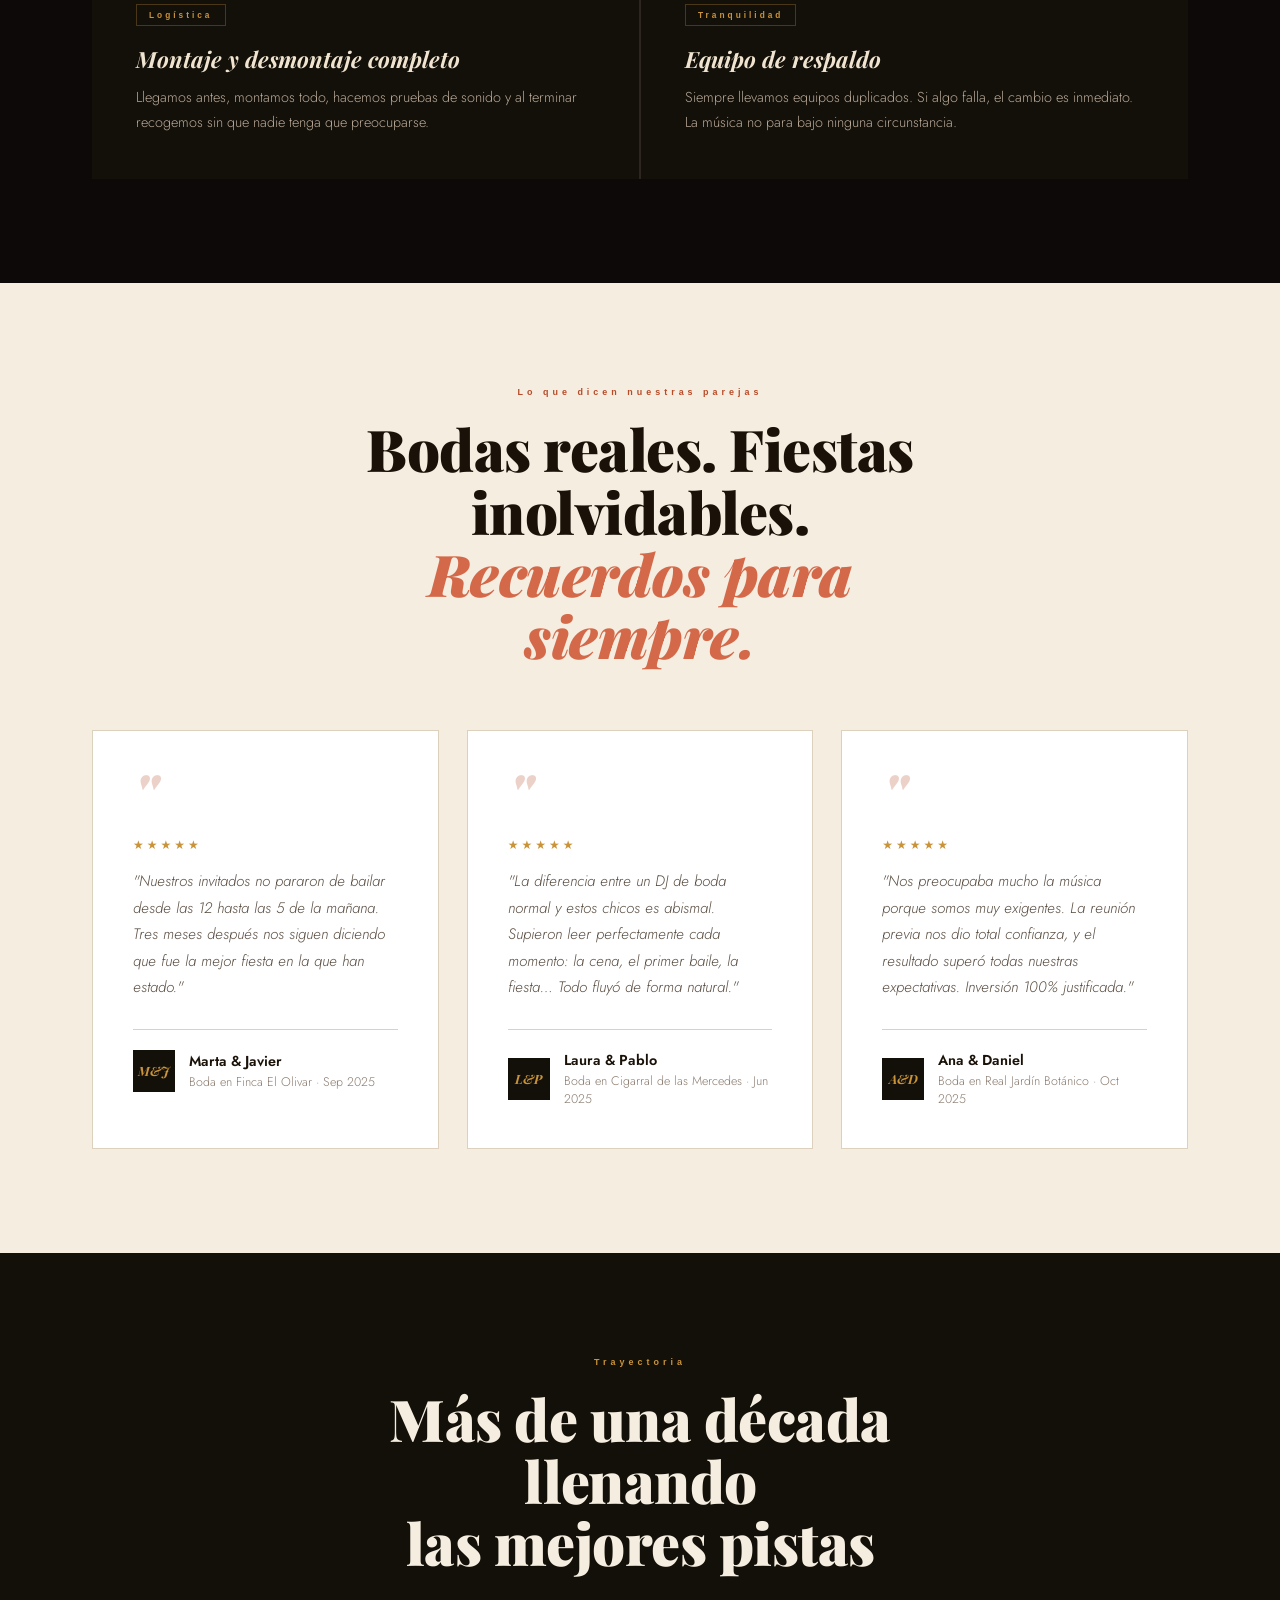
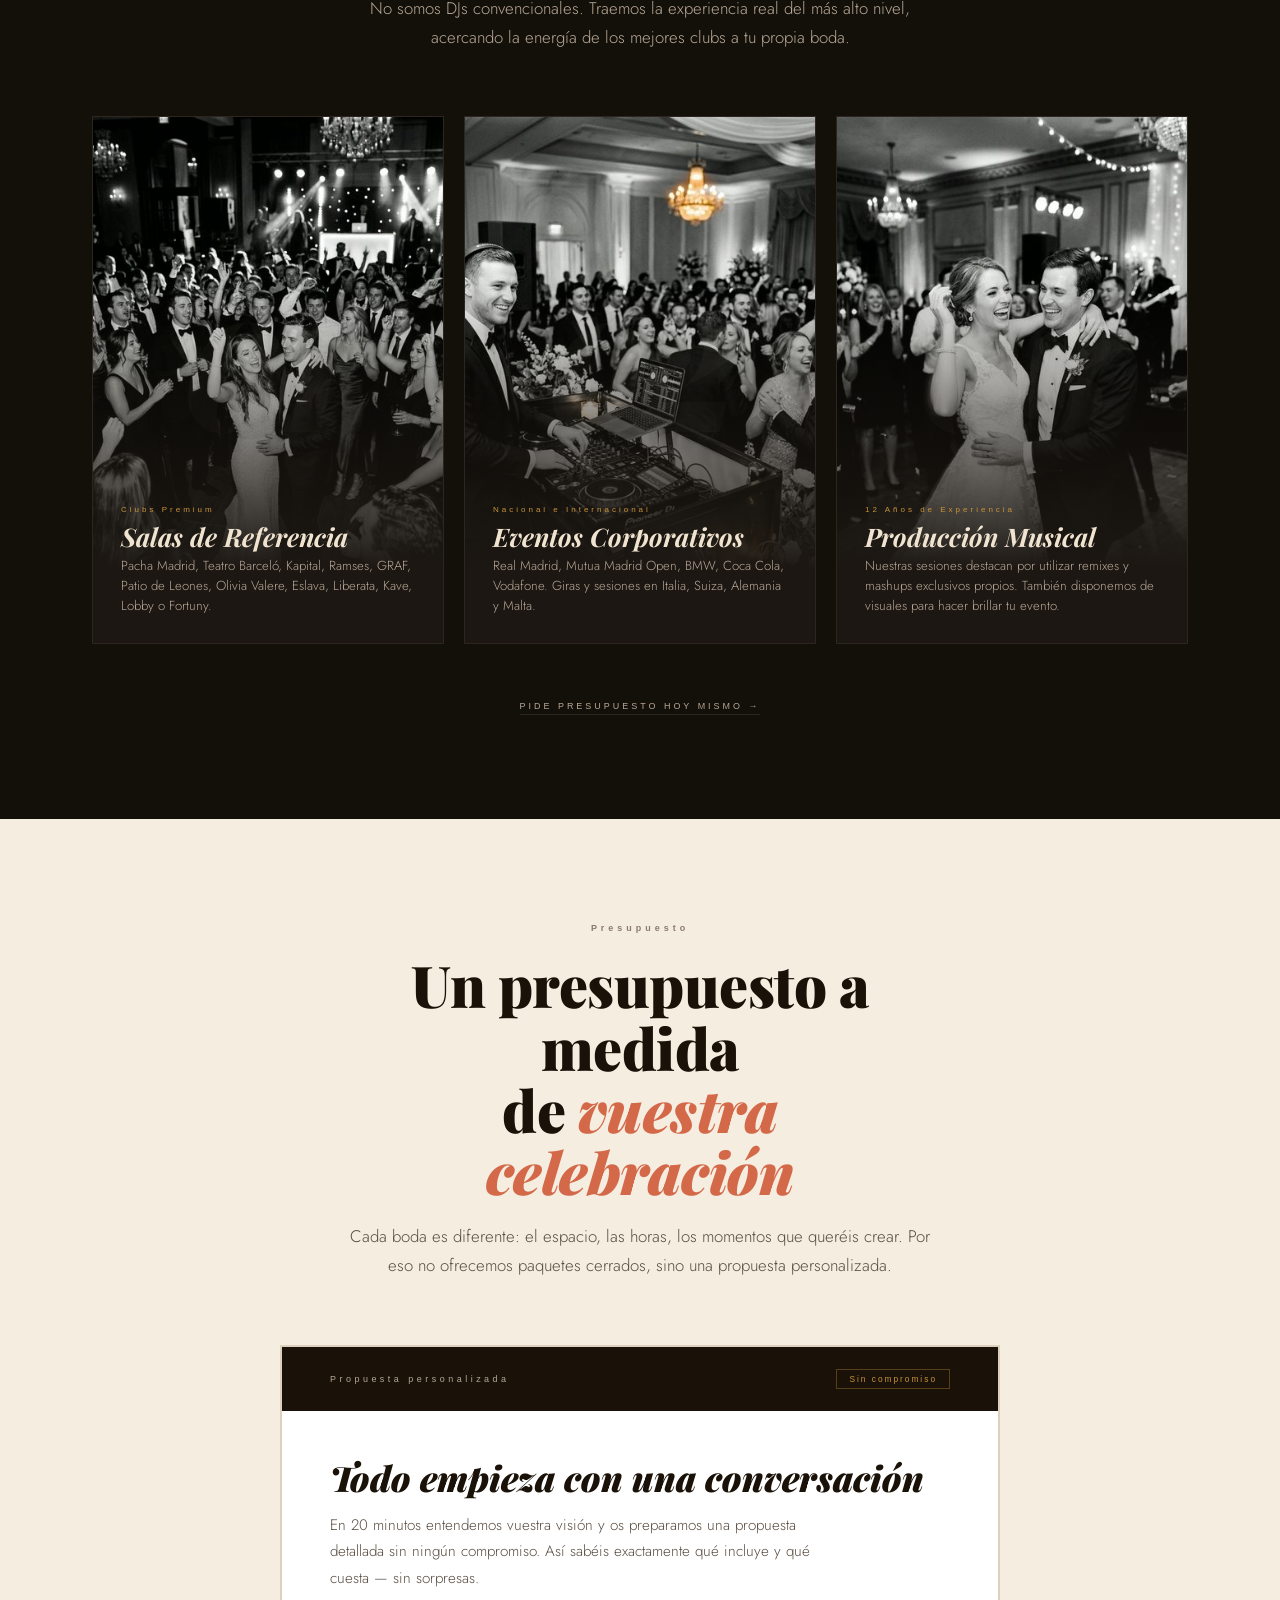
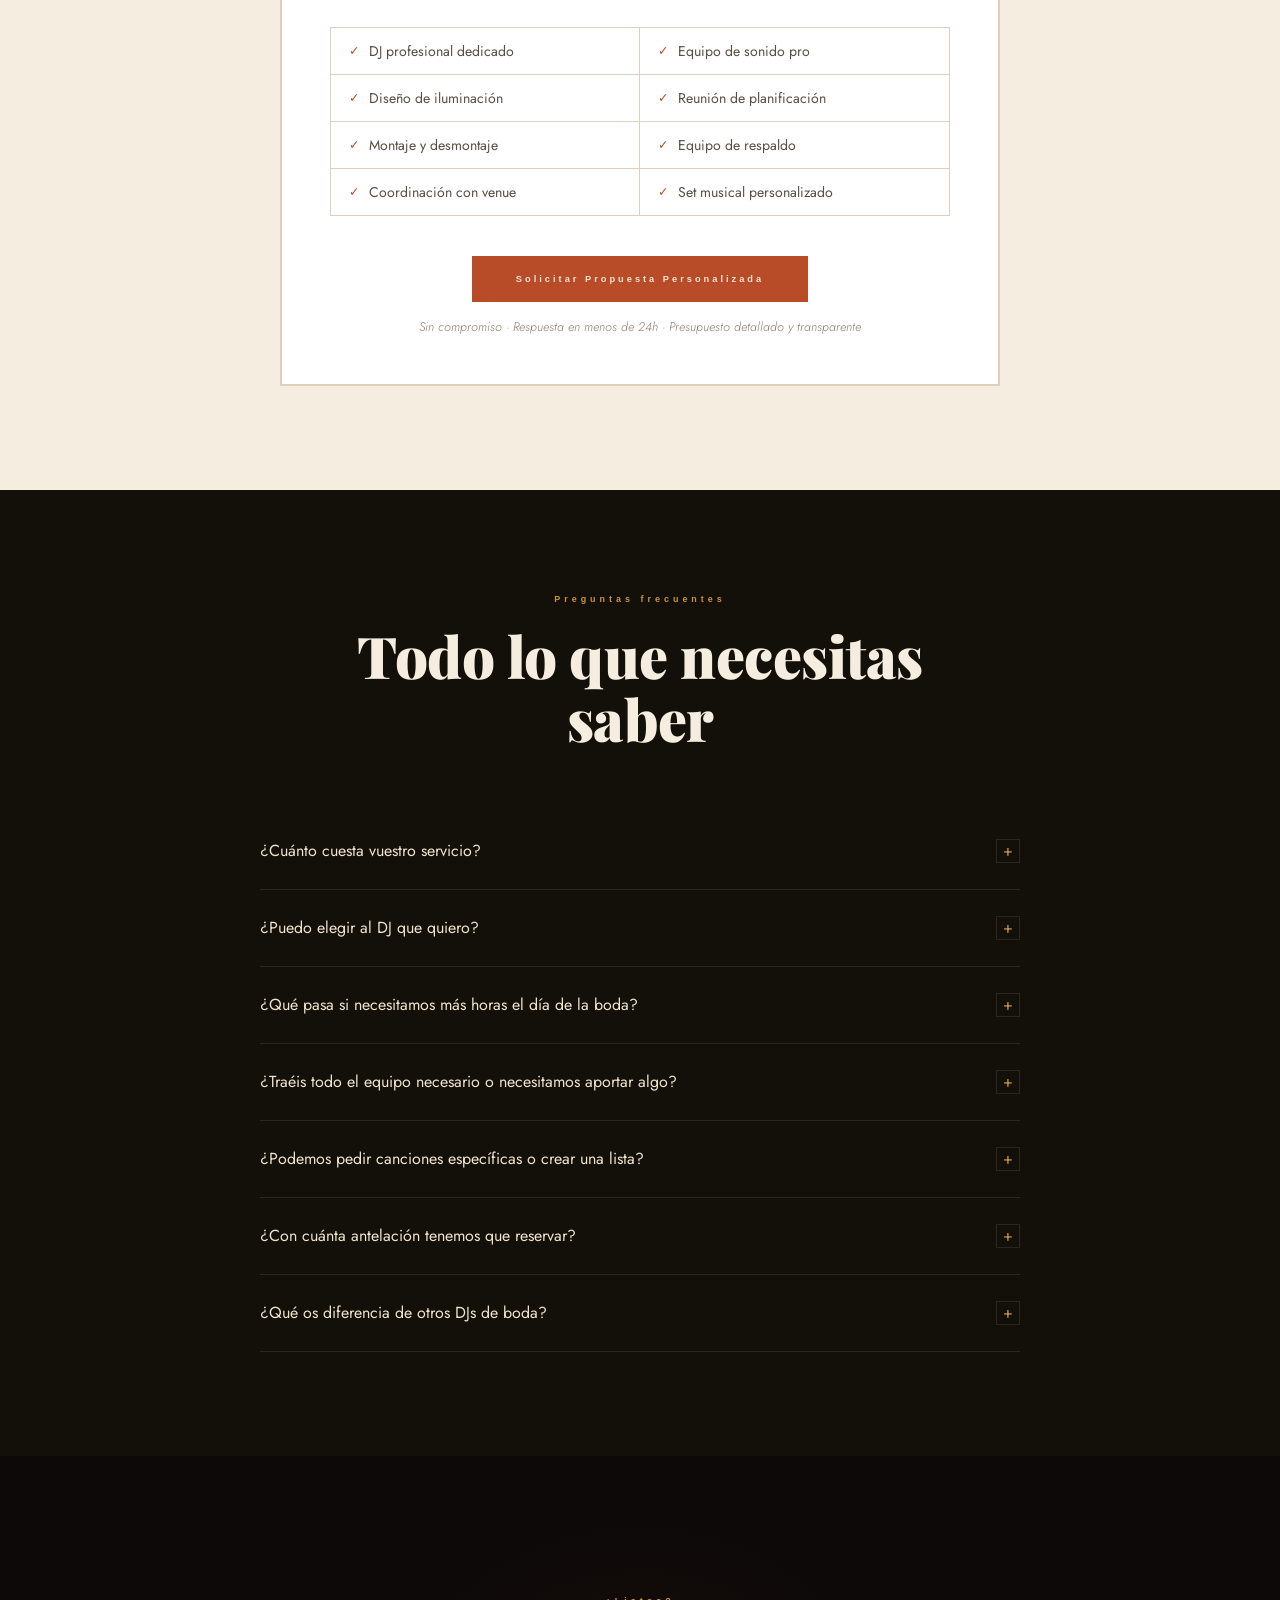
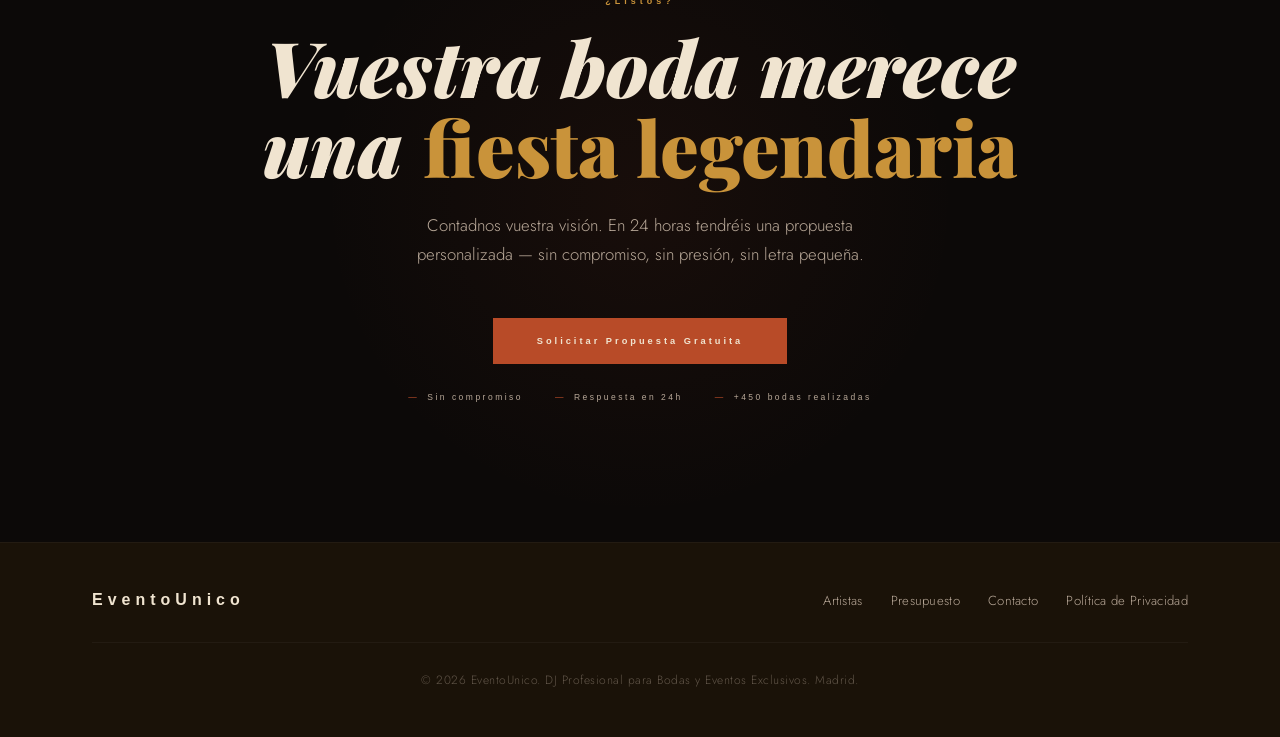
==== commit d6eea2a7: "tx" ====
--- a/index.html
+++ b/index.html
@@ -67,7 +67,8 @@
         <div class="hero-stat">
           <div style="display:inline-block; position:relative;">
             <div class="hero-stat-num">4.9</div>
-            <span style="position:absolute; left:100%; top:50%; transform:translateY(-50%); margin-left:8px; font-size:1rem; color:var(--gold); white-space:nowrap; letter-spacing:1px;">★★★★★</span>
+            <span
+              style="position:absolute; left:100%; top:50%; transform:translateY(-50%); margin-left:8px; font-size:1rem; color:var(--gold); white-space:nowrap; letter-spacing:1px;">★★★★★</span>
           </div>
           <div class="hero-stat-label">Valoración media</div>
         </div>
@@ -246,7 +247,7 @@
     <div class="container">
       <div class="reveal" style="text-align:center; max-width:580px; margin:0 auto;">
         <span class="eyebrow">Lo que dicen nuestras parejas</span>
-        <h2 class="h2 ink">Bodas reales. Pistas llenas.<br><em>Recuerdos para siempre.</em></h2>
+        <h2 class="h2 ink">Bodas reales. Fiestas inolvidables.<br><em>Recuerdos para siempre.</em></h2>
       </div>
       <div class="test-grid">
         <div class="test-card reveal">
